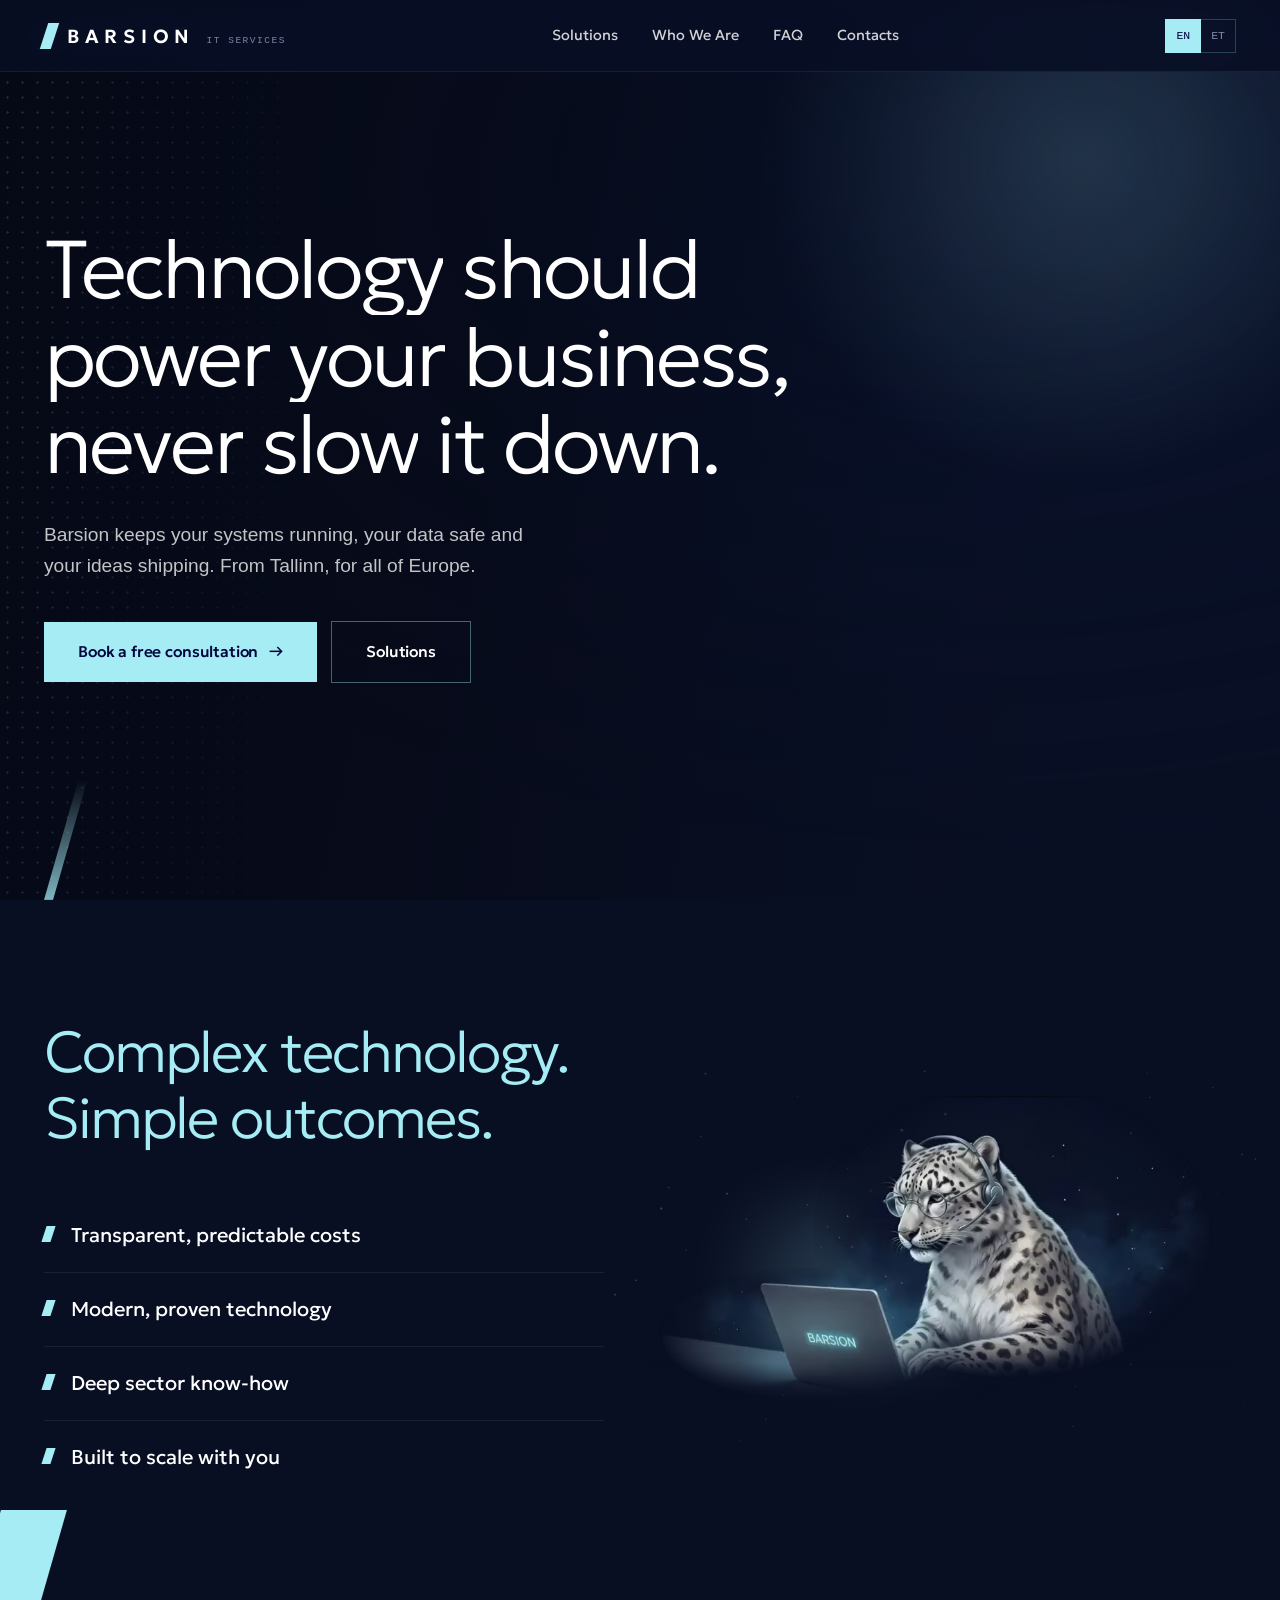
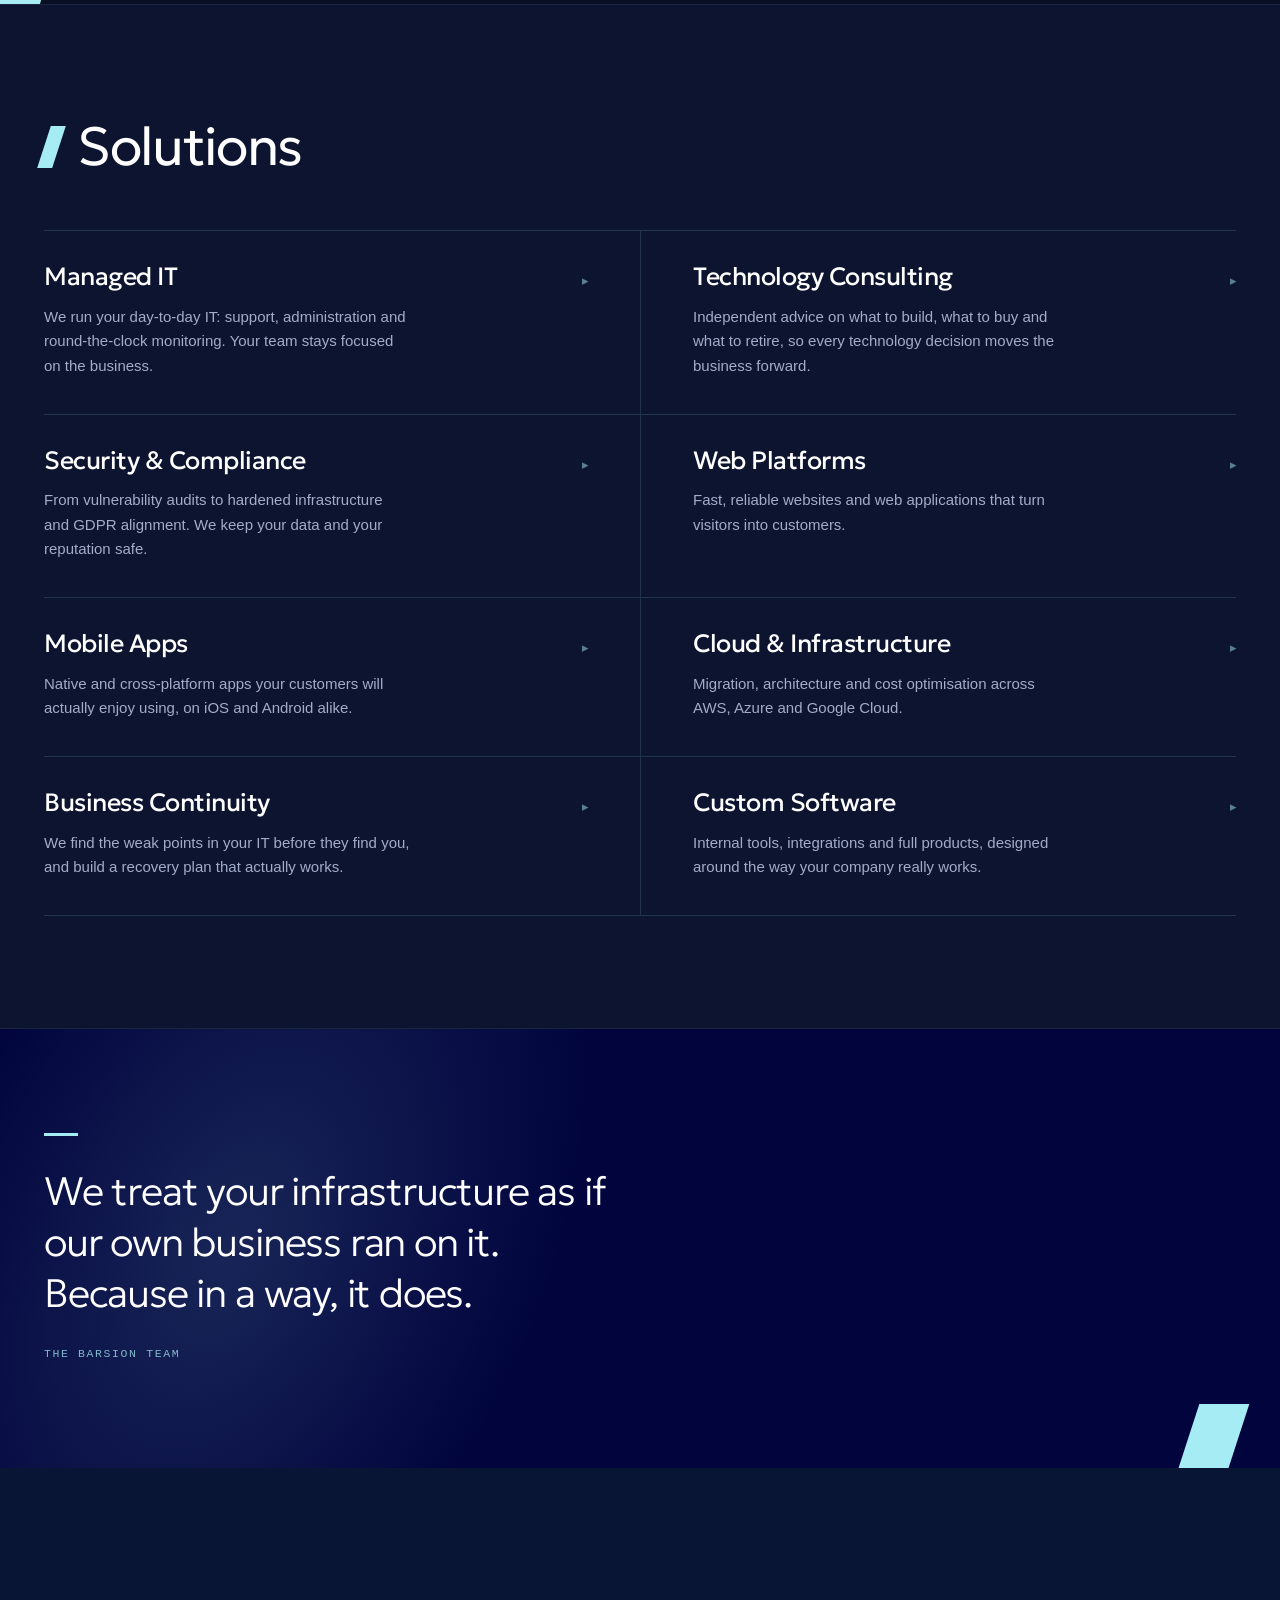
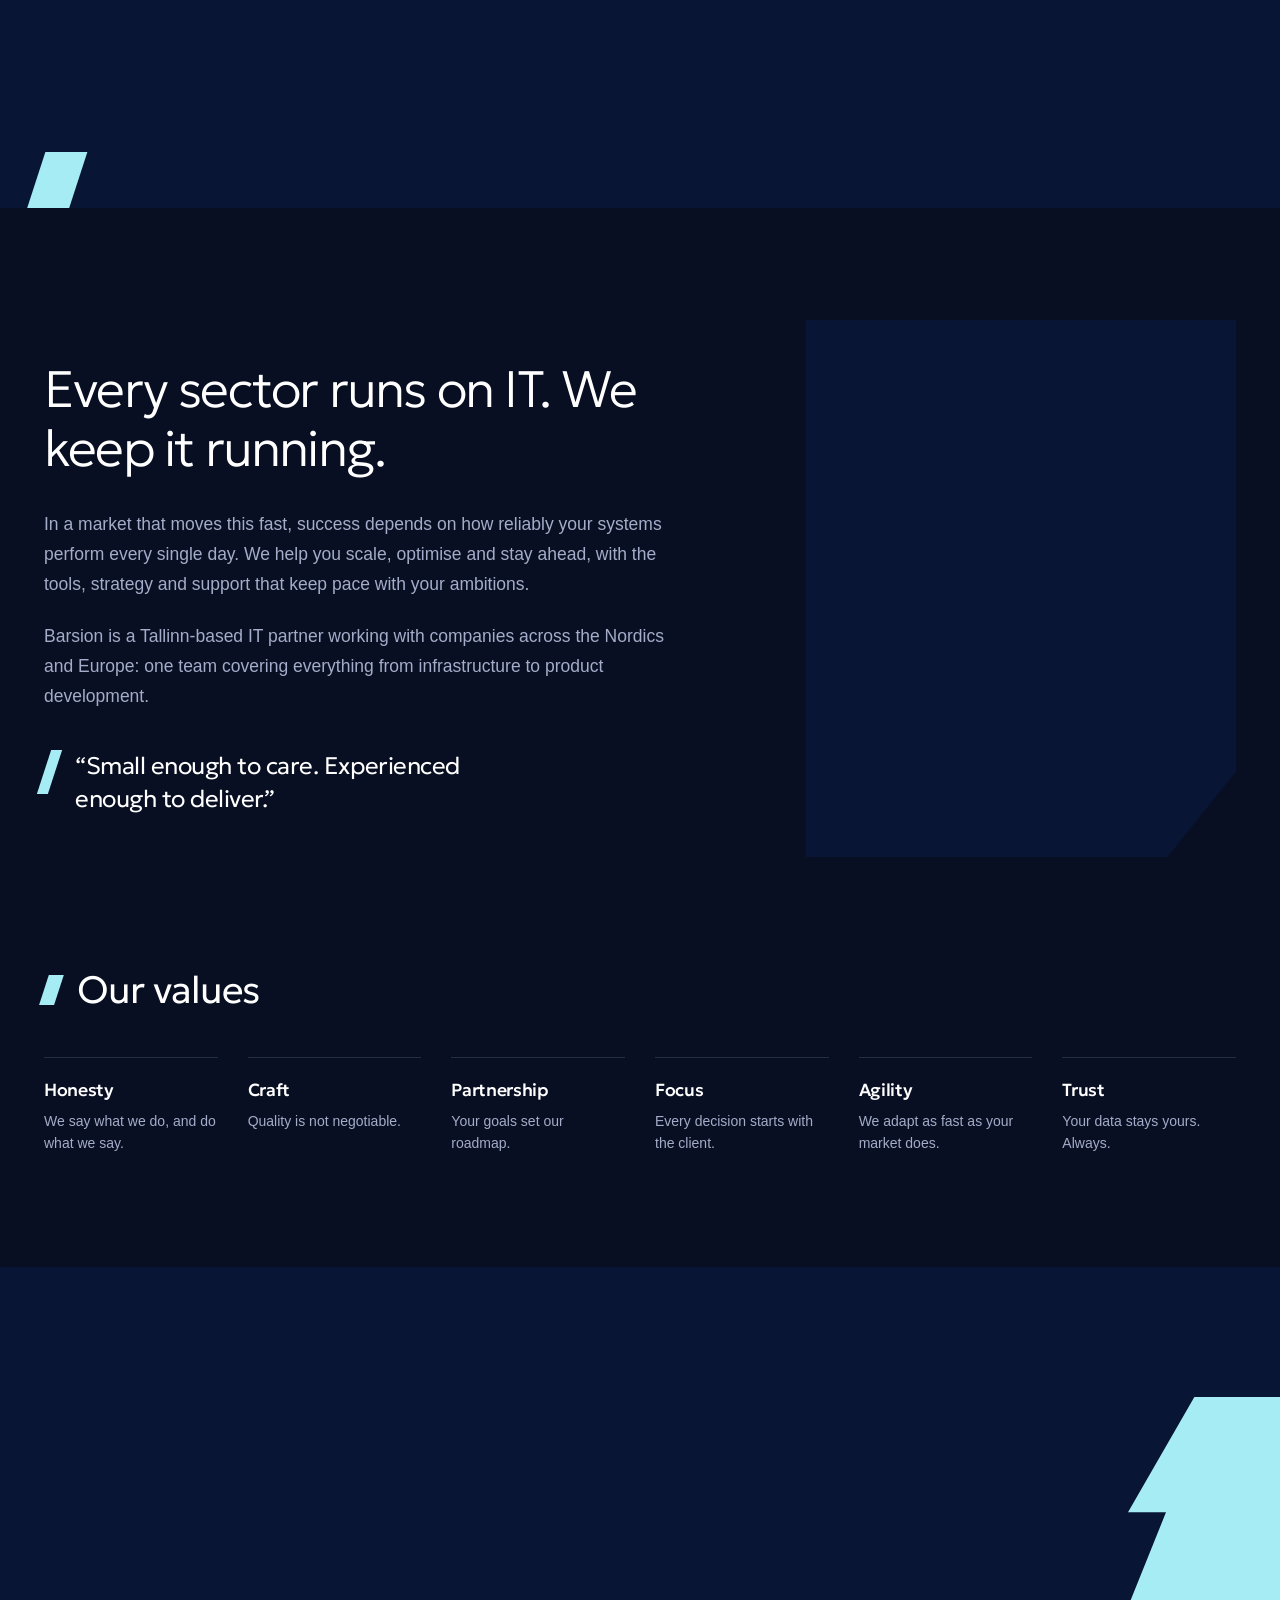
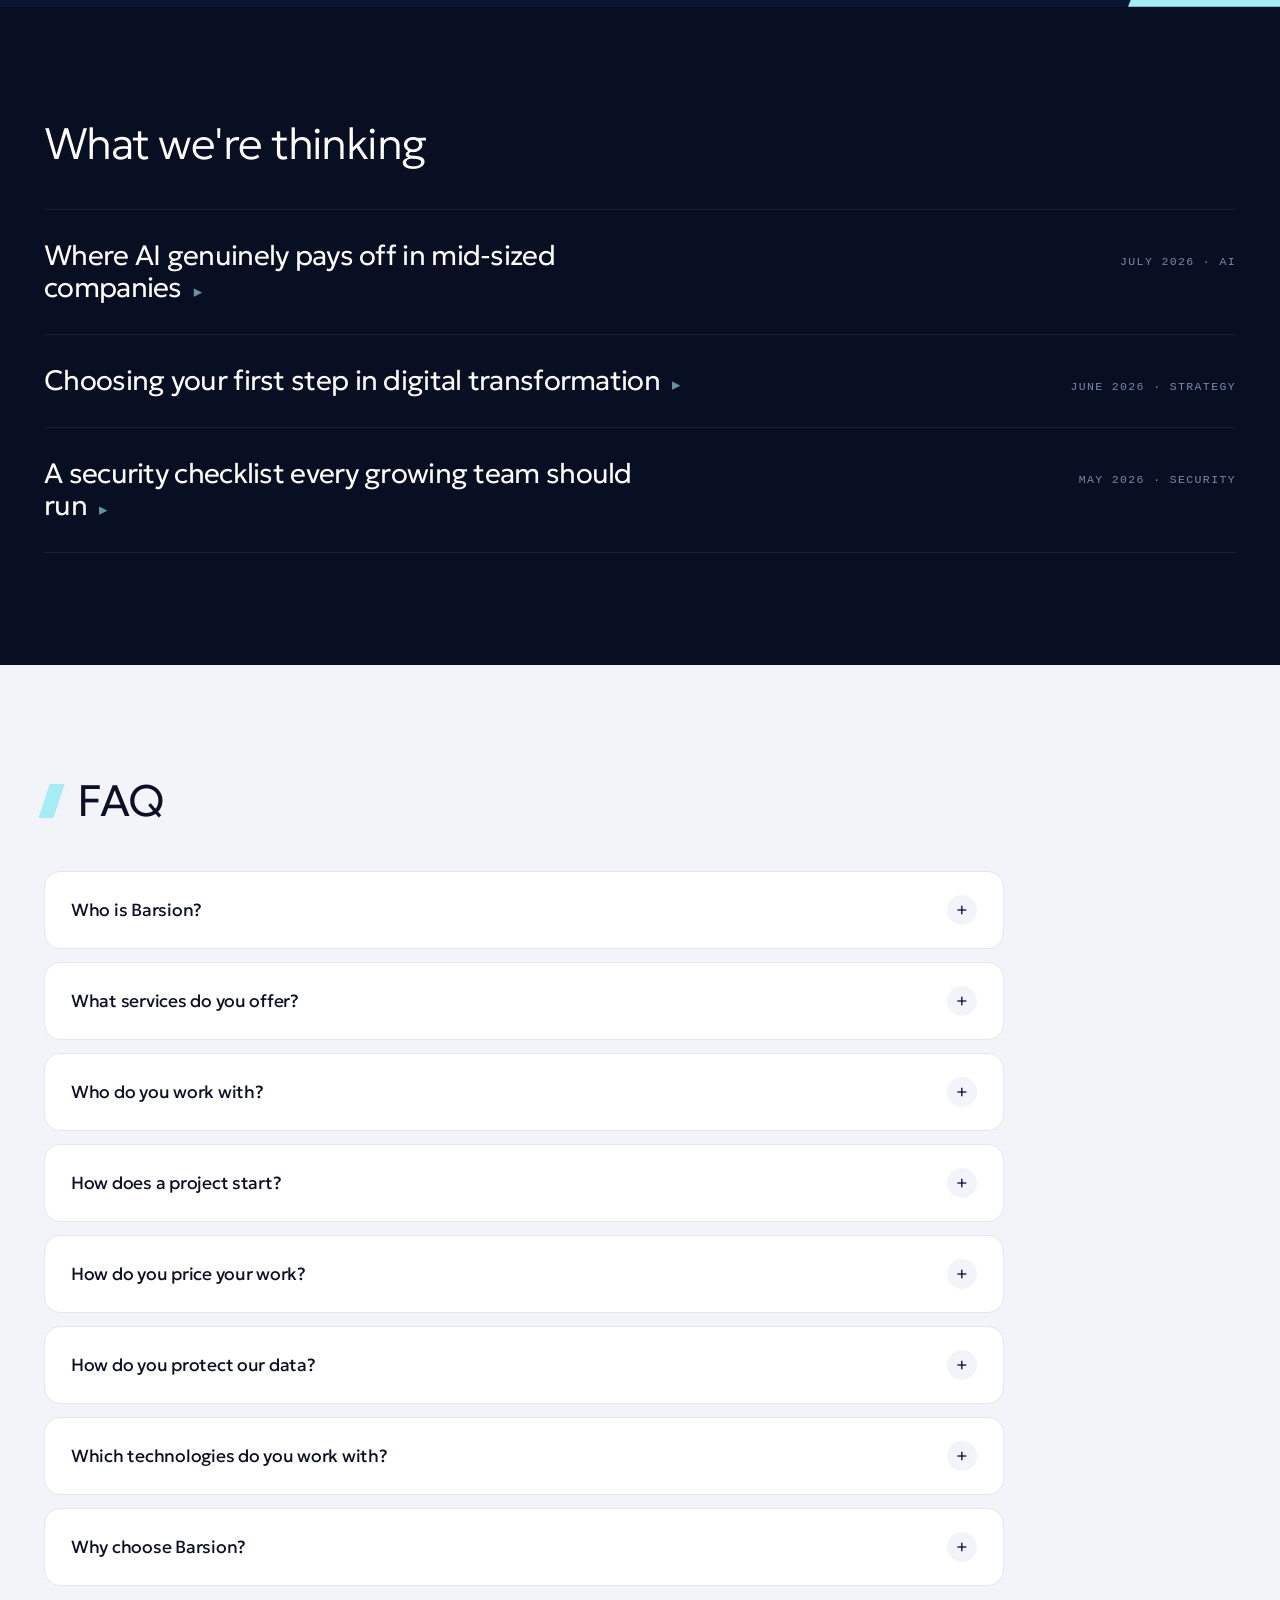
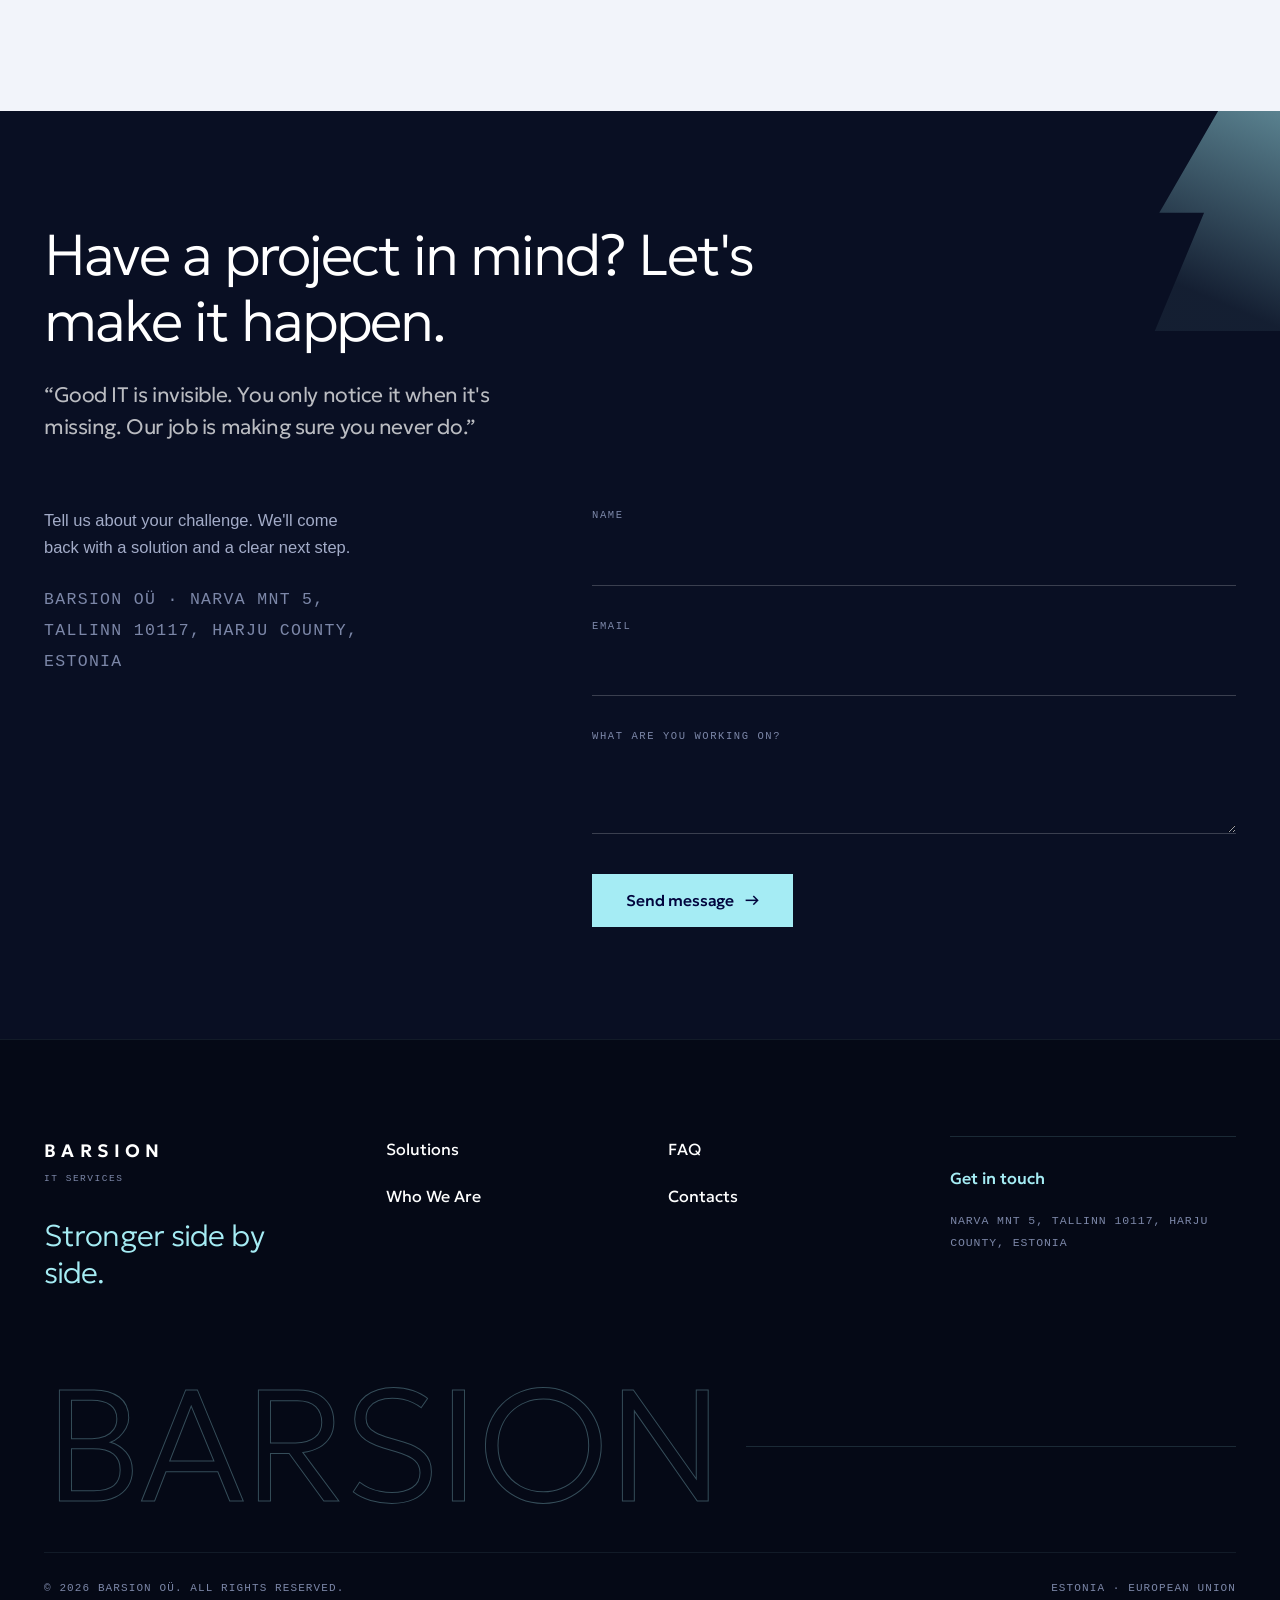
==== index.html @ d5028079 "Mascot becomes a looping clip, masked into the page" ====
<!DOCTYPE html>
<html lang="en">
<head>
<meta charset="UTF-8">
<meta name="viewport" content="width=device-width, initial-scale=1.0">
<title>Barsion | IT Solutions &amp; Services, Estonia</title>
<meta name="description" content="Barsion OÜ is a Tallinn-based IT company: managed IT, technology consulting, security, web & mobile development, cloud and custom software for businesses across Europe.">
<meta name="theme-color" content="#090F23">
<script>document.documentElement.classList.add('js')</script>
<link rel="icon" href="data:image/svg+xml,%3Csvg xmlns='http://www.w3.org/2000/svg' viewBox='0 0 64 64'%3E%3Crect width='64' height='64' fill='%23090F23'/%3E%3Cpath d='M20 12h16l-8 40H12z' fill='%23A5ECF4'/%3E%3C/svg%3E">
<link rel="preconnect" href="https://fonts.googleapis.com">
<link rel="preconnect" href="https://fonts.gstatic.com" crossorigin>
<link href="https://fonts.googleapis.com/css2?family=Geologica:wght@200;300;400;500;600;700&display=swap" rel="stylesheet">
<style>
  :root{
    --void:#050916;
    --bg:#090F23;
    --panel:#0D1430;
    --navy:#01043D;
    --cyan:#A5ECF4;
    --ink:#FFFFFF;
    --text:#A3ACC8;
    --dim:#7C87A8;
    --line:rgba(165,236,244,.14);
    --line-soft:rgba(165,236,244,.08);
    --lite:#F2F4FA;
    --lite-ink:#0B1026;
    --lite-text:#4C5570;
    --ease-out:cubic-bezier(0.23,1,0.32,1);
    --ease-in-out:cubic-bezier(0.77,0,0.175,1);
    --d-press:.16s;
    --d-hover:.24s;
    --d-ui:.28s;
    --d-enter:.8s;
    --fh:'Geologica',system-ui,sans-serif;
    --fb:-apple-system,BlinkMacSystemFont,'Segoe UI',Roboto,Helvetica,Arial,sans-serif;
    --fm:ui-monospace,'SF Mono',SFMono-Regular,Menlo,Consolas,monospace;
    --hh:72px;
  }
  *{margin:0;padding:0;box-sizing:border-box}
  html{scroll-behavior:smooth;background:var(--bg)}
  body{font-family:var(--fb);color:var(--text);background:var(--bg);line-height:1.65;font-size:16.5px;-webkit-font-smoothing:antialiased;overflow-x:hidden}
  img,svg{max-width:100%;display:block}
  a{color:inherit;text-decoration:none}
  ul{list-style:none}
  ::selection{background:var(--cyan);color:var(--navy)}
  :focus-visible{outline:2px solid var(--cyan);outline-offset:3px;border-radius:2px}
  .wrap{max-width:1260px;margin:0 auto;padding:0 34px}
  h1,h2,h3{font-family:var(--fh);color:var(--ink);line-height:1.14;font-weight:500;letter-spacing:-.02em}
  p{max-width:64ch}
  section{padding:112px 0;scroll-margin-top:var(--hh)}

  /* ── the cyan chip: DNA motif, now a light source ───────── */
  .chip{background:var(--cyan);transform:skewX(-18deg)}

  .shead{display:flex;align-items:center;gap:18px;font-family:var(--fh);font-weight:300;color:var(--ink);letter-spacing:-.025em;line-height:1.1}
  .shead::before{content:"";flex:none;width:15px;height:.78em;background:var(--cyan);transform:skewX(-18deg)}

  .btn{display:inline-flex;align-items:center;gap:11px;font-family:var(--fh);font-weight:500;font-size:15.5px;background:var(--cyan);color:var(--navy);padding:17px 34px;border:0;cursor:pointer;letter-spacing:-.01em;
    transition:background var(--d-hover) ease,color var(--d-hover) ease,transform var(--d-press) var(--ease-out)}
  .btn{transform:translateY(0)}
  .btn:hover{background:#C9F5FB}
  .btn:active{transform:translateY(0) scale(.985)}
  .btn .ar{transition:transform var(--d-hover) var(--ease-out)}
  .btn.line{background:transparent;color:var(--ink);border:1px solid rgba(165,236,244,.4)}
  .btn.line:hover{background:rgba(165,236,244,.1);border-color:var(--cyan)}

  /* ── header ─────────────────────────────────────────────── */
  header{position:fixed;top:0;left:0;right:0;z-index:60;height:var(--hh);
    background:rgba(9,15,35,.86);backdrop-filter:blur(20px) saturate(1.5);-webkit-backdrop-filter:blur(20px) saturate(1.5);
    border-bottom:1px solid var(--line-soft)}
  .nav{display:flex;align-items:center;justify-content:space-between;height:var(--hh)}
  .logo{line-height:1;display:flex;align-items:center;gap:12px}
  .logo .mk{width:11px;height:26px;background:var(--cyan);transform:skewX(-18deg);flex:none}
  .logo .b{font-family:var(--fh);font-weight:600;font-size:19px;letter-spacing:.3em;color:#fff}
  .logo .s{font-family:var(--fm);font-size:9.5px;letter-spacing:.16em;text-transform:uppercase;color:var(--dim);margin-left:7px;white-space:nowrap}
  .nav-links{display:flex;gap:34px;font-family:var(--fh);font-size:14.5px;font-weight:400;color:rgba(255,255,255,.82)}
  .nav-links a{position:relative;padding:8px 0;transition:color .25s ease}
  .nav-links a::after{content:"";position:absolute;left:0;right:0;bottom:0;height:1px;background:var(--cyan);transform:scaleX(0);transform-origin:0 50%;transition:transform var(--d-hover) var(--ease-out)}
  .nav-links a:hover{color:#fff}
  .nav-right{display:flex;align-items:center;gap:18px}
  .lang{display:flex;font-family:var(--fm);font-size:11.5px;letter-spacing:.08em}
  .lang button{border:1px solid rgba(165,236,244,.22);background:transparent;padding:7px 10px;cursor:pointer;font:inherit;color:var(--dim);transition:color .25s ease,background .25s ease,border-color .25s ease}
  .lang button+button{border-left:0}
  .lang button:hover{color:#fff}
  .lang button.active{background:var(--cyan);border-color:var(--cyan);color:var(--navy)}
  .burger{display:none;border:0;background:none;cursor:pointer;padding:8px}
  .burger span{display:block;width:22px;height:1.5px;background:#fff;margin:5px 0;transition:transform .3s var(--ease-out),opacity .2s ease}
  .burger[aria-expanded="true"] span:nth-child(1){transform:translateY(6.5px) rotate(45deg)}
  .burger[aria-expanded="true"] span:nth-child(2){opacity:0}
  .burger[aria-expanded="true"] span:nth-child(3){transform:translateY(-6.5px) rotate(-45deg)}
  .prog{position:absolute;left:0;bottom:-1px;height:2px;width:100%;background:var(--cyan);transform:scaleX(0);transform-origin:0 50%}
  @supports (animation-timeline:scroll()){
    .prog{animation:prog linear;animation-timeline:scroll(root)}
  }
  @keyframes prog{from{transform:scaleX(0)}to{transform:scaleX(1)}}

  /* ── duotone image treatment ────────────────────────────── */
  .duo{position:relative;isolation:isolate;overflow:hidden;background:#050A1E}
  .duo .im{position:absolute;inset:0;background-position:center;background-size:cover;background-repeat:no-repeat;filter:grayscale(1) contrast(1.04) brightness(.97);z-index:0}
  .duo .ld{position:absolute;inset:0;background:#0C1838;mix-blend-mode:lighten;z-index:1;pointer-events:none}
  .duo .ll{position:absolute;inset:0;background:#B4DFEB;mix-blend-mode:multiply;z-index:2;pointer-events:none}

  /* ── hero ───────────────────────────────────────────────── */
  .hero{position:relative;min-height:min(940px,100svh);display:flex;align-items:center;padding-top:var(--hh);overflow:hidden;background:var(--bg)}
  .hb{position:absolute;inset:0;z-index:1;opacity:.44;pointer-events:none;
    -webkit-mask-image:radial-gradient(118% 100% at 76% 20%,#000 6%,transparent 74%);
    mask-image:radial-gradient(118% 100% at 76% 20%,#000 6%,transparent 74%)}
  .hb .im{inset:-6% 0 0}
  .hero::before{content:"";position:absolute;inset:0;z-index:3;pointer-events:none;
    background:linear-gradient(102deg,rgba(5,8,20,.88) 0%,rgba(5,8,20,.62) 40%,rgba(5,8,20,.1) 68%,transparent 82%)}
  .hero .grid-l{position:absolute;left:0;top:0;bottom:0;width:290px;z-index:3;
    background-image:radial-gradient(rgba(165,236,244,.5) 1.1px,transparent 1.1px);background-size:15px 15px;
    -webkit-mask-image:linear-gradient(95deg,#000,transparent);mask-image:linear-gradient(95deg,#000,transparent);
    opacity:.3;pointer-events:none}
  .hero .aur{position:absolute;z-index:2;width:720px;height:720px;right:-160px;top:-200px;pointer-events:none;
    background:radial-gradient(circle,rgba(165,236,244,.17),transparent 64%);filter:blur(16px)}
  .hero .sweep{position:absolute;z-index:4;top:-25%;bottom:-25%;left:0;width:34vw;pointer-events:none;
    background:linear-gradient(90deg,transparent,rgba(165,236,244,.13),transparent);
    transform:translateX(-60vw) skewX(-16deg);animation:sweep 1.9s var(--ease-out) .25s both}
  @keyframes sweep{to{transform:translateX(125vw) skewX(-16deg)}}
  .hero .wrap{position:relative;z-index:5;width:100%;padding-top:34px;padding-bottom:96px}
  .hero h1{color:#fff;font-weight:200;font-size:clamp(34px,6.4vw,86px);line-height:1.05;letter-spacing:-.035em;max-width:16ch;margin-bottom:30px}
  .hero .sub{color:rgba(255,255,255,.76);font-size:clamp(16.5px,1.5vw,19.5px);max-width:47ch;margin-bottom:40px;line-height:1.6;
    opacity:0;transform:translateY(16px);animation:rise .7s var(--ease-out) .5s both}
  .hero .cta{opacity:0;transform:translateY(16px);animation:rise .7s var(--ease-out) .62s both;display:flex;flex-wrap:wrap;gap:14px;align-items:center}
  .hero .beam{position:absolute;z-index:4;left:max(34px,calc((100% - 1260px)/2 + 34px));bottom:0;width:9px;height:120px;
    background:linear-gradient(180deg,transparent,var(--cyan));transform-origin:50% 100%;
    animation:beamin 1s var(--ease-out) .75s both}
  @keyframes beamin{from{transform:skewX(-16deg) scaleY(0);opacity:0}to{transform:skewX(-16deg) scaleY(1);opacity:.75}}
  @keyframes rise{to{opacity:1;transform:none}}
  /* word-mask reveal: the one authored moment */
  .w{display:inline-block;overflow:hidden;vertical-align:bottom;padding-bottom:.02em}
  .wi{display:inline-block;transform:translateY(112%);opacity:0;transition:transform .85s var(--ease-out),opacity .55s var(--ease-out)}
  .lit .wi{transform:none;opacity:1}

  /* ── manifesto + mascot ─────────────────────────────────── */
  .mani{background:var(--bg);position:relative;overflow:hidden;padding:120px 0 110px}
  .mani .wrap{display:grid;grid-template-columns:1fr 1.05fr;gap:44px;align-items:center;position:relative;z-index:2}
  .mani h2{color:var(--cyan);font-size:clamp(31px,4.5vw,60px);font-weight:200;letter-spacing:-.035em;margin-bottom:48px;max-width:15ch}
  .m-list li{display:flex;align-items:baseline;gap:18px;font-family:var(--fh);font-weight:400;font-size:clamp(16.5px,1.6vw,20px);color:#fff;padding:20px 0;
    transition:opacity var(--d-enter) var(--ease-out),transform var(--d-enter) var(--ease-out)}
  .js .m-list li{opacity:0;transform:translateX(-14px)}
  .m-list li+li{border-top:1px solid var(--line-soft)}
  .on .m-list li{opacity:1;transform:none}
  .on .m-list li:nth-child(1){transition-delay:.04s}
  .on .m-list li:nth-child(2){transition-delay:.11s}
  .on .m-list li:nth-child(3){transition-delay:.18s}
  .on .m-list li:nth-child(4){transition-delay:.25s}
  .m-list .tick{flex:none;width:9px;height:16px;background:var(--cyan);transform:skewX(-18deg)}
  .mwrap{position:relative;justify-self:end;width:min(640px,100%)}
  /* the page's own night sky: the image boundary disappears because the
     content is continuous across it, not merely because it is masked */
  .sky{position:absolute;inset:-9% -7%;z-index:0;pointer-events:none;opacity:.6;
    background-image:url("data:image/svg+xml,%3Csvg xmlns='http://www.w3.org/2000/svg' viewBox='0 0 1000 700' preserveAspectRatio='none'%3E%3Ccircle cx='69.6%25' cy='94.5%25' r='1.1' fill='%23C6E0F0' opacity='0.65'/%3E%3Ccircle cx='4.3%25' cy='56.1%25' r='1.5' fill='%23C6E0F0' opacity='0.68'/%3E%3Ccircle cx='17.9%25' cy='33.3%25' r='1.5' fill='%23C6E0F0' opacity='0.63'/%3E%3Ccircle cx='81.0%25' cy='8.0%25' r='1.5' fill='%23C6E0F0' opacity='0.48'/%3E%3Ccircle cx='29.9%25' cy='36.2%25' r='1.0' fill='%23C6E0F0' opacity='0.57'/%3E%3Ccircle cx='28.4%25' cy='7.8%25' r='0.9' fill='%23C6E0F0' opacity='0.62'/%3E%3Ccircle cx='39.5%25' cy='41.9%25' r='1.3' fill='%23C6E0F0' opacity='0.73'/%3E%3Ccircle cx='70.6%25' cy='53.5%25' r='1.3' fill='%23C6E0F0' opacity='0.37'/%3E%3Ccircle cx='35.0%25' cy='69.6%25' r='1.0' fill='%23C6E0F0' opacity='0.5'/%3E%3Ccircle cx='26.3%25' cy='58.2%25' r='0.9' fill='%23C6E0F0' opacity='0.45'/%3E%3Ccircle cx='1.2%25' cy='59.9%25' r='1.8' fill='%23C6E0F0' opacity='0.73'/%3E%3Ccircle cx='8.1%25' cy='37.2%25' r='1.8' fill='%23C6E0F0' opacity='0.75'/%3E%3Ccircle cx='9.2%25' cy='31.7%25' r='1.3' fill='%23C6E0F0' opacity='0.56'/%3E%3Ccircle cx='94.8%25' cy='23.0%25' r='1.5' fill='%23C6E0F0' opacity='0.7'/%3E%3Ccircle cx='90.4%25' cy='5.4%25' r='1.5' fill='%23C6E0F0' opacity='0.79'/%3E%3Ccircle cx='79.5%25' cy='27.1%25' r='1.3' fill='%23C6E0F0' opacity='0.79'/%3E%3Ccircle cx='20.8%25' cy='40.0%25' r='1.3' fill='%23C6E0F0' opacity='0.47'/%3E%3Ccircle cx='95.1%25' cy='88.1%25' r='1.1' fill='%23C6E0F0' opacity='0.59'/%3E%3Ccircle cx='62.3%25' cy='92.2%25' r='1.3' fill='%23C6E0F0' opacity='0.39'/%3E%3Ccircle cx='14.7%25' cy='1.8%25' r='1.8' fill='%23C6E0F0' opacity='0.9'/%3E%3Ccircle cx='84.3%25' cy='38.9%25' r='1.5' fill='%23C6E0F0' opacity='0.41'/%3E%3Ccircle cx='11.8%25' cy='48.1%25' r='1.0' fill='%23C6E0F0' opacity='0.69'/%3E%3Ccircle cx='47.4%25' cy='1.2%25' r='1.3' fill='%23C6E0F0' opacity='0.69'/%3E%3Ccircle cx='65.3%25' cy='38.5%25' r='1.3' fill='%23C6E0F0' opacity='0.53'/%3E%3Ccircle cx='78.2%25' cy='78.2%25' r='1.1' fill='%23C6E0F0' opacity='0.5'/%3E%3Ccircle cx='23.7%25' cy='92.6%25' r='1.3' fill='%23C6E0F0' opacity='0.56'/%3E%3Ccircle cx='85.5%25' cy='30.5%25' r='0.9' fill='%23C6E0F0' opacity='0.64'/%3E%3Ccircle cx='10.3%25' cy='90.2%25' r='1.5' fill='%23C6E0F0' opacity='0.35'/%3E%3Ccircle cx='47.1%25' cy='29.4%25' r='0.9' fill='%23C6E0F0' opacity='0.43'/%3E%3Ccircle cx='35.6%25' cy='67.0%25' r='0.9' fill='%23C6E0F0' opacity='0.85'/%3E%3Ccircle cx='32.8%25' cy='73.2%25' r='1.0' fill='%23C6E0F0' opacity='0.88'/%3E%3Ccircle cx='80.6%25' cy='1.6%25' r='1.0' fill='%23C6E0F0' opacity='0.73'/%3E%3Ccircle cx='70.3%25' cy='51.8%25' r='1.5' fill='%23C6E0F0' opacity='0.73'/%3E%3Ccircle cx='59.1%25' cy='45.4%25' r='1.8' fill='%23C6E0F0' opacity='0.53'/%3E%3Ccircle cx='26.3%25' cy='86.2%25' r='1.8' fill='%23C6E0F0' opacity='0.43'/%3E%3Ccircle cx='71.9%25' cy='42.8%25' r='1.0' fill='%23C6E0F0' opacity='0.39'/%3E%3Ccircle cx='91.0%25' cy='33.1%25' r='0.9' fill='%23C6E0F0' opacity='0.37'/%3E%3Ccircle cx='39.4%25' cy='32.6%25' r='1.8' fill='%23C6E0F0' opacity='0.53'/%3E%3Ccircle cx='96.8%25' cy='24.2%25' r='1.3' fill='%23C6E0F0' opacity='0.83'/%3E%3Ccircle cx='19.9%25' cy='98.3%25' r='1.5' fill='%23C6E0F0' opacity='0.39'/%3E%3Ccircle cx='66.8%25' cy='49.2%25' r='1.5' fill='%23C6E0F0' opacity='0.46'/%3E%3Ccircle cx='14.0%25' cy='18.3%25' r='1.1' fill='%23C6E0F0' opacity='0.7'/%3E%3Ccircle cx='60.9%25' cy='41.0%25' r='1.1' fill='%23C6E0F0' opacity='0.55'/%3E%3Ccircle cx='93.7%25' cy='11.7%25' r='1.0' fill='%23C6E0F0' opacity='0.43'/%3E%3Ccircle cx='69.9%25' cy='84.0%25' r='1.0' fill='%23C6E0F0' opacity='0.61'/%3E%3Ccircle cx='19.8%25' cy='15.7%25' r='0.9' fill='%23C6E0F0' opacity='0.39'/%3E%3Ccircle cx='57.7%25' cy='41.1%25' r='2.4' fill='%23DCEEF8' opacity='0.5'/%3E%3Ccircle cx='44.0%25' cy='16.6%25' r='2.4' fill='%23DCEEF8' opacity='0.5'/%3E%3Ccircle cx='50.5%25' cy='12.4%25' r='2.4' fill='%23DCEEF8' opacity='0.5'/%3E%3Ccircle cx='36.6%25' cy='47.3%25' r='2.4' fill='%23DCEEF8' opacity='0.5'/%3E%3Ccircle cx='57.5%25' cy='68.5%25' r='2.4' fill='%23DCEEF8' opacity='0.5'/%3E%3C/svg%3E");
    background-size:100% 100%;background-repeat:no-repeat;
    -webkit-mask-image:radial-gradient(72% 72% at 50% 48%,#000 26%,transparent 100%);
    mask-image:radial-gradient(72% 72% at 50% 48%,#000 26%,transparent 100%)}
  .live .sky{animation:twinkle 7.5s var(--ease-in-out) infinite}
  @keyframes twinkle{50%{opacity:.3}}
  .mwrap::before{content:"";position:absolute;left:2%;bottom:14%;width:66%;height:54%;z-index:0;
    background:radial-gradient(circle,rgba(165,236,244,.26),transparent 66%);filter:blur(28px)}
  .mstage{position:relative;z-index:1;transform:translate3d(0,0,0);
    transition:transform .55s var(--ease-out)}
  /* Mask tuned to the video's framing (the poster is frame 0 of the same clip,
     so still and video share one mask). Layer 1 is the vignette, layer 2 is a
     narrow tall ellipse that pinches the desk's straight far edge out of the
     lower half, layer 3 dissolves the bottom. Verified against frames 20/90/150/215. */
  /* The leopard sits high-right and the laptop low-left, so no single ellipse
     hugs both without also keeping a bright slab of sky between them. The mask
     is therefore the UNION of one ellipse per subject, intersected with a bottom
     dissolve. Layers read bottom-up: laptop, then cat added to it, then the
     bottom fade intersected with that union. Verified frame-by-frame. */
  .mascot{display:block;width:100%;height:auto;
    mask-image:linear-gradient(180deg,#000 82%,rgba(0,0,0,.35) 91%,transparent 100%),radial-gradient(ellipse 34% 46% at 62% 42%,#000 55%,transparent 100%),radial-gradient(ellipse 25% 21% at 27% 74%,#000 44%,transparent 100%);
    mask-composite:intersect,add,add}
  /* -webkit-mask-image without a matching -webkit-mask-composite makes Chromium
     union every layer and the image's box comes straight back, so both prefixed
     properties ship together and only where the standard one is missing. */
  @supports not (mask-composite: intersect){
    .mascot{-webkit-mask-image:linear-gradient(180deg,#000 82%,rgba(0,0,0,.35) 91%,transparent 100%),radial-gradient(ellipse 34% 46% at 62% 42%,#000 55%,transparent 100%),radial-gradient(ellipse 25% 21% at 27% 74%,#000 44%,transparent 100%);-webkit-mask-composite:source-in,source-over}
  }
  video.mascot{position:absolute;inset:0;width:100%;height:100%;z-index:2;object-fit:cover;
    opacity:0;transition:opacity .7s var(--ease-out)}
  video.mascot.on{opacity:1}
  /* the clip carries its own life: stop doubling it with our own motion */
  .playing .mascot,.playing .mglow{animation:none}
  .live .mascot{animation:mfloat 9s var(--ease-in-out) infinite}
  @keyframes mfloat{50%{transform:translateY(-9px)}}
  .mfade{position:absolute;inset:0;z-index:3;pointer-events:none;
    background:linear-gradient(180deg,transparent 74%,rgba(9,15,35,.28) 90%,var(--bg) 100%)}
  .mglow{position:absolute;left:8%;top:56%;width:42%;height:32%;z-index:4;pointer-events:none;opacity:.85;
    background:radial-gradient(closest-side,rgba(165,236,244,.32),transparent 72%);filter:blur(14px)}
  .live .mglow{animation:mbreathe 5.2s var(--ease-in-out) infinite}
  @keyframes mbreathe{50%{opacity:.52;transform:scale(1.07)}}
  .mani .corner{position:absolute;left:-16px;bottom:-24px;width:66px;height:118px;background:var(--cyan);transform:skewX(-16deg);z-index:1}

  /* ── solutions: engineered cage ─────────────────────────── */
  .sol-sec{background:var(--panel);border-top:1px solid var(--line-soft);border-bottom:1px solid var(--line-soft)}
  .sol-sec .shead{font-size:clamp(30px,4.2vw,54px);margin-bottom:54px}
  .cage{position:relative;display:grid;grid-template-columns:1fr 1fr;border-top:1px solid var(--line)}
  .glow{--mx:50%;--my:50%;position:absolute;inset:0;z-index:0;pointer-events:none;opacity:0;transition:opacity var(--d-ui) ease;
    background:radial-gradient(430px circle at var(--mx) var(--my),rgba(165,236,244,.075),transparent 68%)}
  @media (hover:hover) and (pointer:fine){.cage:hover .glow{opacity:1}}
  .cell{position:relative;z-index:1;border-bottom:1px solid var(--line);padding:32px 0 36px}
  .cell:nth-of-type(odd){padding-right:52px}
  .cell:nth-of-type(even){padding-left:52px;border-left:1px solid var(--line)}
  .cell::after{content:"";position:absolute;left:0;right:0;bottom:-1px;height:1px;background:var(--cyan);
    transform:scaleX(0);transform-origin:0 50%;transition:transform var(--d-hover) var(--ease-out)}
  .cell h3{font-size:clamp(19px,2vw,25px);font-weight:400;display:flex;justify-content:space-between;align-items:baseline;gap:14px;margin-bottom:13px;color:#fff;transition:color .25s ease}
  .cell h3 .ar{color:var(--cyan);font-size:13px;flex:none;opacity:.5;transition:transform var(--d-hover) var(--ease-out),opacity var(--d-hover) ease}
  .cell p{font-size:15px;line-height:1.62;max-width:44ch}

  /* ── statement panels ───────────────────────────────────── */
  .stmt{background:var(--navy);position:relative;overflow:hidden}
  .stmt .wrap{padding:104px 34px;position:relative;z-index:2}
  .stmt::before{content:"";position:absolute;z-index:1;left:-8%;top:-60%;width:52%;height:220%;pointer-events:none;
    background:radial-gradient(closest-side,rgba(165,236,244,.14),transparent);transform:skewX(-16deg)}
  .stmt .qm{display:block;width:34px;height:3px;background:var(--cyan);margin-bottom:30px;
    transform-origin:0 50%;transition:transform var(--d-enter) var(--ease-out)}
  .js .stmt .qm{transform:scaleX(0)}
  .on .stmt .qm,.stmt.on .qm{transform:none}
  .stmt p{font-family:var(--fh);font-weight:200;font-size:clamp(23px,3.1vw,42px);line-height:1.28;letter-spacing:-.03em;max-width:22ch;color:#fff;
    transition:opacity var(--d-enter) var(--ease-out),filter var(--d-enter) var(--ease-out),transform var(--d-enter) var(--ease-out)}
  .js .stmt p{opacity:0;filter:blur(9px);transform:translateY(12px)}
  .stmt.on p{opacity:1;filter:blur(0);transform:none}
  .stmt .by{margin-top:26px;font-family:var(--fm);font-size:11.5px;letter-spacing:.14em;text-transform:uppercase;color:rgba(165,236,244,.75)}
  .stmt .chip{position:absolute;right:44px;bottom:-18px;width:50px;height:82px;z-index:2}

  /* ── photo bands ────────────────────────────────────────── */
  .band{height:340px;position:relative}
  .band .im{inset:-13% 0}
  .band .ap,.band .chip{z-index:4}
  @supports (animation-timeline:view()){
    .band .im{animation:bandpar linear both;animation-timeline:view();animation-range:cover}
  }
  @keyframes bandpar{from{transform:translateY(-3.2%)}to{transform:translateY(3.2%)}}
  .band .ap{position:absolute;right:0;bottom:0;width:190px;height:210px;background:var(--cyan);
    clip-path:polygon(55% 0,100% 0,100% 100%,20% 100%,40% 55%,20% 55%)}
  .band .chip{position:absolute;left:34px;bottom:-14px;width:42px;height:70px}

  /* ── who we are ─────────────────────────────────────────── */
  .who-grid{display:grid;grid-template-columns:1.12fr .88fr;gap:66px;align-items:center}
  .who-grid h2{font-size:clamp(29px,4vw,52px);font-weight:200;letter-spacing:-.035em;margin-bottom:32px;max-width:19ch}
  .who-grid p{font-size:17.5px;line-height:1.72}
  .who-ph{position:relative;justify-self:end;width:min(430px,100%);aspect-ratio:4/5;
    clip-path:polygon(0 0,100% 0,100% 84%,84% 100%,0 100%)}
  .who-ph .im{inset:0}
  .pull{margin-top:38px;display:flex;gap:20px;align-items:flex-start}
  .pull::before{content:"";flex:none;width:11px;height:44px;background:var(--cyan);transform:skewX(-18deg)}
  .pull span{font-family:var(--fh);font-weight:300;font-size:clamp(18px,2.1vw,24px);line-height:1.4;letter-spacing:-.02em;color:#fff;max-width:26ch}

  /* ── values ─────────────────────────────────────────────── */
  .values .shead{font-size:clamp(25px,3.1vw,38px);margin-bottom:46px}
  .val-grid{display:grid;grid-template-columns:repeat(6,1fr);gap:30px}
  .val{position:relative;padding-top:24px}
  .val::before{content:"";position:absolute;left:0;right:0;top:0;height:1px;background:var(--line);
    transform-origin:0 50%;transition:transform var(--d-enter) var(--ease-out)}
  .js .val::before{transform:scaleX(0)}
  .val.on::before{transform:none}
  .val h3{font-size:17.5px;font-weight:500;margin-bottom:9px;color:#fff}
  .val p{font-size:14px;line-height:1.6;color:var(--text)}
  .val-grid .val:nth-child(2)::before{transition-delay:.07s}
  .val-grid .val:nth-child(3)::before{transition-delay:.14s}
  .val-grid .val:nth-child(4)::before{transition-delay:.21s}
  .val-grid .val:nth-child(5)::before{transition-delay:.28s}
  .val-grid .val:nth-child(6)::before{transition-delay:.35s}

  /* ── thinking: editorial rows ───────────────────────────── */
  .think h2{font-size:clamp(27px,3.5vw,44px);font-weight:200;letter-spacing:-.035em;margin-bottom:40px;max-width:18ch}
  .row{position:relative;display:flex;justify-content:space-between;align-items:baseline;gap:30px;
    border-top:1px solid var(--line-soft);padding:30px 0;transition:transform var(--d-ui) var(--ease-out)}
  .row:last-child{border-bottom:1px solid var(--line-soft)}
  .row::after{content:"";position:absolute;left:0;right:0;top:-1px;height:1px;background:var(--cyan);
    transform:scaleX(0);transform-origin:0 50%;transition:transform var(--d-hover) var(--ease-out)}
  @media (hover:hover) and (pointer:fine){
    .row:hover{transform:translateX(10px)}
    .row:hover::after{transform:scaleX(1)}
  }
  .row h3{font-size:clamp(18px,2.2vw,28px);font-weight:300;letter-spacing:-.025em;max-width:34ch;color:#fff}
  .row h3 .ar{color:var(--cyan);margin-left:12px;font-size:.6em;opacity:.6}
  .row .meta{font-family:var(--fm);font-size:11.5px;letter-spacing:.12em;text-transform:uppercase;color:var(--dim);flex:none}

  /* ── faq: the light inversion ───────────────────────────── */
  .faq{background:var(--lite);color:var(--lite-text)}
  .faq .shead{color:var(--lite-ink);font-size:clamp(27px,3.5vw,44px);margin-bottom:46px}
  .faq-list{max-width:960px}
  details{background:#fff;border:1px solid #E2E6F0;border-radius:16px;margin-bottom:13px;overflow:hidden;
    transition:border-color .3s ease,box-shadow .35s var(--ease-out)}
  details:hover{border-color:#C9D2E4}
  details[open]{border-color:transparent;box-shadow:0 20px 48px -22px rgba(6,11,32,.42)}
  summary{cursor:pointer;list-style:none;display:flex;justify-content:space-between;align-items:center;gap:22px;
    padding:23px 26px;font-family:var(--fh);font-weight:400;font-size:17.5px;color:var(--lite-ink);letter-spacing:-.015em}
  summary::-webkit-details-marker{display:none}
  summary .plus{flex:none;width:30px;height:30px;border-radius:50%;background:var(--lite);display:grid;place-items:center;
    color:var(--navy);font-size:18px;font-weight:300;line-height:1;transition:transform .4s var(--ease-out),background .3s ease}
  details[open] .plus{transform:rotate(135deg);background:var(--cyan)}
  .faq-body{display:grid;grid-template-rows:1fr;transition:grid-template-rows .35s var(--ease-out)}
  @starting-style{details[open] .faq-body{grid-template-rows:0fr}}
  .faq-a{overflow:hidden;min-height:0;padding:0 26px 25px;max-width:70ch;font-size:15.5px;line-height:1.68;color:var(--lite-text)}

  /* ── contact ────────────────────────────────────────────── */
  .contact{position:relative;overflow:hidden;background:var(--bg)}
  .contact .ap{position:absolute;right:-54px;top:-26px;width:224px;height:246px;
    background:linear-gradient(203deg,rgba(165,236,244,.62),rgba(165,236,244,.07) 78%);
    clip-path:polygon(55% 0,100% 0,100% 100%,20% 100%,42% 52%,22% 52%)}
  .contact h2{font-size:clamp(30px,4.5vw,58px);font-weight:200;letter-spacing:-.035em;max-width:19ch;margin-bottom:26px;position:relative}
  .ct-lead{font-family:var(--fh);font-weight:300;font-size:clamp(17px,1.8vw,21px);line-height:1.5;letter-spacing:-.02em;
    color:rgba(255,255,255,.72);max-width:34ch;margin-bottom:64px;position:relative}
  .ct-grid{display:grid;grid-template-columns:.85fr 1.15fr;gap:72px;align-items:start}
  .ct-left p{font-size:16.5px;max-width:34ch}
  .ct-addr{margin-top:22px;font-family:var(--fm);font-size:11.5px;line-height:1.9;letter-spacing:.08em;color:var(--dim);text-transform:uppercase}
  .form label{display:block;font-family:var(--fm);font-size:10.5px;font-weight:400;letter-spacing:.15em;text-transform:uppercase;color:var(--dim);margin-bottom:9px}
  .form input,.form textarea{width:100%;border:0;border-bottom:1px solid rgba(255,255,255,.2);padding:11px 2px 13px;
    font:inherit;font-size:16.5px;color:#fff;margin-bottom:32px;background:transparent;
    transition:border-color .3s ease,box-shadow .3s var(--ease-out)}
  .form input:focus,.form textarea:focus{outline:none;border-color:var(--cyan);box-shadow:0 1px 0 0 var(--cyan)}
  .form textarea{resize:vertical;min-height:76px}
  .sent{display:none;padding:32px 0}
  .sent.show{display:block;animation:rise2 .6s var(--ease-out) both}
  @keyframes rise2{from{opacity:0;transform:translateY(18px)}to{opacity:1;transform:none}}
  .sent-check{width:58px;height:58px;margin-bottom:18px}
  .sent-check circle{stroke:var(--cyan);stroke-width:2;fill:none;stroke-dasharray:158;stroke-dashoffset:158;animation:dash .55s var(--ease-out) .15s forwards}
  .sent-check path{stroke:#fff;stroke-width:3.5;fill:none;stroke-linecap:round;stroke-linejoin:round;stroke-dasharray:40;stroke-dashoffset:40;animation:dash .35s var(--ease-out) .6s forwards}
  @keyframes dash{to{stroke-dashoffset:0}}
  .sent h3{font-size:25px;font-weight:400;margin-bottom:11px}

  /* ── footer ─────────────────────────────────────────────── */
  footer{background:var(--void);color:var(--text);padding:96px 0 0;font-size:15.5px;border-top:1px solid var(--line-soft)}
  .ft-grid{display:grid;grid-template-columns:1.25fr 1fr 1fr 1.2fr;gap:44px;padding-bottom:78px}
  .ft-logo .b{font-family:var(--fh);font-weight:600;font-size:18px;letter-spacing:.3em;color:#fff}
  .ft-logo .s{font-family:var(--fm);font-size:9.5px;letter-spacing:.16em;text-transform:uppercase;color:var(--dim);margin-top:5px}
  .ft-tag{font-family:var(--fh);font-weight:200;font-size:clamp(22px,2.4vw,30px);line-height:1.24;letter-spacing:-.03em;color:var(--cyan);margin-top:30px;max-width:12ch}
  .ft-col a{display:block;font-family:var(--fh);font-size:16px;font-weight:400;color:#fff;margin-bottom:20px;width:fit-content;position:relative;transition:color .25s ease}
  .ft-col a::after{content:"";position:absolute;left:0;right:0;bottom:-3px;height:1px;background:var(--cyan);transform:scaleX(0);transform-origin:0 50%;transition:transform var(--d-hover) var(--ease-out)}
  .ft-touch{border-top:1px solid var(--line);padding-top:28px}
  .ft-touch .gt{font-family:var(--fh);font-weight:500;font-size:16px;color:var(--cyan);display:inline-block;margin-bottom:18px}
  .ft-touch p{font-family:var(--fm);font-size:11.5px;line-height:1.95;letter-spacing:.08em;text-transform:uppercase;color:var(--dim)}
  .ft-mark{display:flex;align-items:center;gap:clamp(10px,2vw,26px);padding:6px 0 34px;overflow:hidden}
  .ft-mark span{font-family:var(--fh);font-weight:200;font-size:clamp(38px,12.4vw,168px);line-height:.9;letter-spacing:-.02em;
    color:transparent;-webkit-text-stroke:1px rgba(165,236,244,.3);white-space:nowrap}
  .ft-mark i{flex:1;height:1px;background:var(--line);min-width:20px}
  .ft-bottom{border-top:1px solid var(--line-soft);padding:26px 0;display:flex;justify-content:space-between;gap:16px;flex-wrap:wrap;
    font-family:var(--fm);font-size:11px;letter-spacing:.1em;text-transform:uppercase;color:var(--dim)}

  /* ── hover motion: gated so a tap never leaves a stuck state ── */
  @media (hover:hover) and (pointer:fine){
    .btn:hover{transform:translateY(-2px)}
    .btn:hover .ar{transform:translateX(4px)}
    .nav-links a:hover::after{transform:scaleX(1)}
    .cell:hover::after{transform:scaleX(1)}
    .cell:hover h3 .ar{transform:translateX(6px);opacity:1}
    .ft-col a:hover::after{transform:scaleX(1)}
  }

  /* ── entrance families ──────────────────────────────────── */
  .rise{transition:opacity var(--d-enter) var(--ease-out),transform var(--d-enter) var(--ease-out)}
  .js .rise{opacity:0;transform:translateY(20px)}
  .rise.on{opacity:1;transform:none}
  .cell.rise:nth-of-type(2){transition-delay:.07s}
  .cell.rise:nth-of-type(4){transition-delay:.07s}
  .cell.rise:nth-of-type(6){transition-delay:.07s}
  .cell.rise:nth-of-type(8){transition-delay:.07s}

  @media(max-width:1020px){
    .mani .wrap{grid-template-columns:1fr;gap:52px}
    .mwrap{justify-self:center}
    .who-grid,.ct-grid{grid-template-columns:1fr;gap:48px}
    .who-ph{justify-self:start}
    .val-grid{grid-template-columns:repeat(3,1fr)}
    .ft-grid{grid-template-columns:1fr 1fr}
  }
  @media(max-width:760px){
    :root{--hh:64px}
    section{padding:78px 0}
    .wrap{padding:0 22px}
    .nav-links{display:flex;position:fixed;top:var(--hh);left:0;right:0;background:#070C1D;
      flex-direction:column;padding:26px 22px 34px;gap:22px;
      border-bottom:1px solid var(--line);box-shadow:0 28px 64px -22px rgba(0,0,0,.75);font-size:17px;
      opacity:0;transform:translateY(-10px);pointer-events:none;visibility:hidden;
      transition:opacity var(--d-ui) var(--ease-out),transform var(--d-ui) var(--ease-out),visibility 0s linear var(--d-ui)}
    .nav-links.open{opacity:1;transform:none;pointer-events:auto;visibility:visible;
      transition:opacity var(--d-ui) var(--ease-out),transform var(--d-ui) var(--ease-out),visibility 0s}
    .burger{display:block}
    .logo .b{font-size:17px;letter-spacing:.26em}
    .cage{grid-template-columns:1fr}
    .cell,.cell:nth-of-type(odd),.cell:nth-of-type(even){padding:26px 0 28px;border-left:0}
    .mani .corner{left:-20px;bottom:auto;top:-30px;width:52px;height:92px}
    .val-grid{grid-template-columns:1fr 1fr;gap:24px}
    .ft-grid{grid-template-columns:1fr;gap:38px}
    .mani{padding:86px 0 78px}
    .hero{min-height:auto;padding-bottom:0}
    .hero .wrap{padding-top:64px;padding-bottom:80px}
    .hero .grid-l{width:150px}
    .hero::before{background:linear-gradient(176deg,rgba(5,8,20,.7),rgba(5,8,20,.88) 44%,rgba(5,8,20,.95))}
    .hero .beam,.mani .corner{display:none}
    .logo .s{display:none}
    .band{height:220px}
    .band .ap{width:130px;height:150px}
    .contact .ap{width:142px;height:158px;right:-40px;top:-48px}
    .stmt .wrap{padding:76px 22px}
    .row{padding:22px 0;flex-direction:column;align-items:flex-start;gap:9px}
    .row .meta{order:-1}
    .stmt .chip{right:22px;width:38px;height:64px}
    .pull{gap:15px}
    .ft-mark{padding-bottom:26px}
  }
  @media(prefers-reduced-motion:reduce){
    html{scroll-behavior:auto}
    *{animation:none!important;transition-property:color,background-color,border-color,opacity,box-shadow,outline-color!important;transition-duration:.2s!important}
    .rise,.m-list li,.wi,.hero .sub,.hero .cta{opacity:1!important;transform:none!important;filter:none!important}
    .stmt p{opacity:1!important;filter:none!important;transform:none!important}
    .prog,.val::before,.stmt .qm,.cell::after,.row::after,.hero .beam{transform:none!important}
    .hero .beam{opacity:.75!important}
    .sent-check circle,.sent-check path{stroke-dashoffset:0!important}
    .mstage{transform:none!important}
    video.mascot{display:none!important}
    .prog{opacity:0}
    .faq-body{transition:none!important}
  }
</style>
</head>
<body>

<!-- header -->
<header>
  <div class="wrap nav">
    <a class="logo" href="#top">
      <span class="mk" aria-hidden="true"></span>
      <span>
        <span class="b">BARSION</span>
        <span class="s" data-i18n="logo_s">IT services</span>
      </span>
    </a>
    <nav class="nav-links" id="navLinks">
      <a href="#solutions" data-i18n="nav_solutions">Solutions</a>
      <a href="#who" data-i18n="nav_about">Who We Are</a>
      <a href="#faq" data-i18n="nav_faq">FAQ</a>
      <a href="#contact" data-i18n="nav_contact">Contacts</a>
    </nav>
    <div class="nav-right">
      <div class="lang" role="group" aria-label="Language">
        <button id="btnEN" class="active" onclick="setLang('en')">EN</button>
        <button id="btnET" onclick="setLang('et')">ET</button>
      </div>
      <button class="burger" id="burger" aria-label="Menu" aria-expanded="false" aria-controls="navLinks"><span></span><span></span><span></span></button>
    </div>
  </div>
  <div class="prog" aria-hidden="true"></div>
</header>

<!-- hero -->
<div class="hero" id="top">
  <span class="hb duo" aria-hidden="true">
    <span class="im" style="background-image:url('https://images.unsplash.com/photo-1522071820081-009f0129c71c?auto=format&fit=crop&w=2000&q=80')"></span>
    <span class="ld"></span><span class="ll"></span>
  </span>
  <span class="aur" aria-hidden="true"></span>
  <span class="grid-l" aria-hidden="true"></span>
  <span class="sweep" aria-hidden="true"></span>
  <span class="beam" aria-hidden="true"></span>
  <div class="wrap">
    <h1 id="heroH1" data-i18n="hero_h1">Technology should power your business, never slow it down.</h1>
    <p class="sub" data-i18n="hero_sub">Barsion keeps your systems running, your data safe and your ideas shipping. From Tallinn, for all of Europe.</p>
    <div class="cta">
      <a href="#contact" class="btn"><span data-i18n="hero_cta">Book a free consultation</span><span class="ar" aria-hidden="true">&#8594;</span></a>
      <a href="#solutions" class="btn line" data-i18n="nav_solutions">Solutions</a>
    </div>
  </div>
</div>

<!-- manifesto -->
<div class="mani">
  <div class="wrap rise">
    <div>
      <h2 data-i18n="dark_h">Complex technology. Simple outcomes.</h2>
      <ul class="m-list">
        <li><span class="tick" aria-hidden="true"></span><span data-i18n="ben1">Transparent, predictable costs</span></li>
        <li><span class="tick" aria-hidden="true"></span><span data-i18n="ben2">Modern, proven technology</span></li>
        <li><span class="tick" aria-hidden="true"></span><span data-i18n="ben3">Deep sector know-how</span></li>
        <li><span class="tick" aria-hidden="true"></span><span data-i18n="ben4">Built to scale with you</span></li>
      </ul>
    </div>
    <div class="mwrap">
      <span class="sky" aria-hidden="true"></span>
      <div class="mstage">
        <img class="mascot" src="mascot.jpg" width="848" height="464" alt="Barsion snow leopard mascot working at a laptop" loading="lazy">
        <span class="mfade" aria-hidden="true"></span>
        <span class="mglow" aria-hidden="true"></span>
      </div>
    </div>
  </div>
  <div class="corner" aria-hidden="true"></div>
</div>

<!-- solutions -->
<section id="solutions" class="sol-sec">
  <div class="wrap">
    <h2 class="shead rise"><span data-i18n="sol_label">Solutions</span></h2>
    <div class="cage" id="cage">
      <span class="glow" aria-hidden="true"></span>
      <div class="cell rise"><h3><span data-i18n="s1_h">Managed IT</span><span class="ar" aria-hidden="true">&#9656;</span></h3><p data-i18n="s1_p">We run your day-to-day IT: support, administration and round-the-clock monitoring. Your team stays focused on the business.</p></div>
      <div class="cell rise"><h3><span data-i18n="s2_h">Technology Consulting</span><span class="ar" aria-hidden="true">&#9656;</span></h3><p data-i18n="s2_p">Independent advice on what to build, what to buy and what to retire, so every technology decision moves the business forward.</p></div>
      <div class="cell rise"><h3><span data-i18n="s3_h">Security &amp; Compliance</span><span class="ar" aria-hidden="true">&#9656;</span></h3><p data-i18n="s3_p">From vulnerability audits to hardened infrastructure and GDPR alignment. We keep your data and your reputation safe.</p></div>
      <div class="cell rise"><h3><span data-i18n="s4_h">Web Platforms</span><span class="ar" aria-hidden="true">&#9656;</span></h3><p data-i18n="s4_p">Fast, reliable websites and web applications that turn visitors into customers.</p></div>
      <div class="cell rise"><h3><span data-i18n="s5_h">Mobile Apps</span><span class="ar" aria-hidden="true">&#9656;</span></h3><p data-i18n="s5_p">Native and cross-platform apps your customers will actually enjoy using, on iOS and Android alike.</p></div>
      <div class="cell rise"><h3><span data-i18n="s6_h">Cloud &amp; Infrastructure</span><span class="ar" aria-hidden="true">&#9656;</span></h3><p data-i18n="s6_p">Migration, architecture and cost optimisation across AWS, Azure and Google Cloud.</p></div>
      <div class="cell rise"><h3><span data-i18n="s7_h">Business Continuity</span><span class="ar" aria-hidden="true">&#9656;</span></h3><p data-i18n="s7_p">We find the weak points in your IT before they find you, and build a recovery plan that actually works.</p></div>
      <div class="cell rise"><h3><span data-i18n="s8_h">Custom Software</span><span class="ar" aria-hidden="true">&#9656;</span></h3><p data-i18n="s8_p">Internal tools, integrations and full products, designed around the way your company really works.</p></div>
    </div>
  </div>
</section>

<!-- statement -->
<div class="stmt" data-anim="stmt">
  <div class="wrap">
    <span class="qm" aria-hidden="true"></span>
    <p data-i18n="quote1">We treat your infrastructure as if our own business ran on it. Because in a way, it does.</p>
    <div class="by" data-i18n="quote1_by">The Barsion team</div>
  </div>
  <div class="chip" aria-hidden="true"></div>
</div>

<!-- band 1 -->
<div class="band duo">
  <span class="im" style="background-image:url('https://images.unsplash.com/photo-1558494949-ef010cbdcc31?auto=format&fit=crop&w=2000&q=80')"></span>
  <span class="ld" aria-hidden="true"></span><span class="ll" aria-hidden="true"></span>
  <div class="chip" aria-hidden="true"></div>
</div>

<!-- who we are -->
<section id="who">
  <div class="wrap">
    <div class="who-grid">
      <div class="rise">
        <h2 data-i18n="ind_h">Every sector runs on IT. We keep it running.</h2>
        <p data-i18n="ind_p">In a market that moves this fast, success depends on how reliably your systems perform every single day. We help you scale, optimise and stay ahead, with the tools, strategy and support that keep pace with your ambitions.</p>
        <p style="margin-top:22px" data-i18n="who_p">Barsion is a Tallinn-based IT partner working with companies across the Nordics and Europe: one team covering everything from infrastructure to product development.</p>
        <div class="pull"><span data-i18n="quote2">“Small enough to care. Experienced enough to deliver.”</span></div>
      </div>
      <div class="who-ph duo rise">
        <span class="im" style="background-image:url('https://images.unsplash.com/photo-1521737604893-d14cc237f11d?auto=format&fit=crop&w=1200&q=80')"></span>
        <span class="ld" aria-hidden="true"></span><span class="ll" aria-hidden="true"></span>
      </div>
    </div>
  </div>
</section>

<!-- values -->
<section class="values" style="padding-top:0">
  <div class="wrap">
    <h2 class="shead rise"><span data-i18n="val_label">Our values</span></h2>
    <div class="val-grid">
      <div class="val"><h3 data-i18n="v1_h">Honesty</h3><p data-i18n="v1_p">We say what we do, and do what we say.</p></div>
      <div class="val"><h3 data-i18n="v2_h">Craft</h3><p data-i18n="v2_p">Quality is not negotiable.</p></div>
      <div class="val"><h3 data-i18n="v3_h">Partnership</h3><p data-i18n="v3_p">Your goals set our roadmap.</p></div>
      <div class="val"><h3 data-i18n="v4_h">Focus</h3><p data-i18n="v4_p">Every decision starts with the client.</p></div>
      <div class="val"><h3 data-i18n="v5_h">Agility</h3><p data-i18n="v5_p">We adapt as fast as your market does.</p></div>
      <div class="val"><h3 data-i18n="v6_h">Trust</h3><p data-i18n="v6_p">Your data stays yours. Always.</p></div>
    </div>
  </div>
</section>

<!-- band 2 -->
<div class="band duo">
  <span class="im" style="background-image:url('https://images.unsplash.com/photo-1573164713988-8665fc963095?auto=format&fit=crop&w=2000&q=80')"></span>
  <span class="ld" aria-hidden="true"></span><span class="ll" aria-hidden="true"></span>
  <div class="ap" aria-hidden="true"></div>
</div>

<!-- what we're thinking -->
<section class="think">
  <div class="wrap">
    <h2 class="rise" data-i18n="think_h">What we're thinking</h2>
    <div>
      <div class="row rise"><h3><span data-i18n="i1_h">Where AI genuinely pays off in mid-sized companies</span><span class="ar" aria-hidden="true">&#9656;</span></h3><div class="meta" data-i18n="i1_meta">July 2026 · AI</div></div>
      <div class="row rise"><h3><span data-i18n="i2_h">Choosing your first step in digital transformation</span><span class="ar" aria-hidden="true">&#9656;</span></h3><div class="meta" data-i18n="i2_meta">June 2026 · Strategy</div></div>
      <div class="row rise"><h3><span data-i18n="i3_h">A security checklist every growing team should run</span><span class="ar" aria-hidden="true">&#9656;</span></h3><div class="meta" data-i18n="i3_meta">May 2026 · Security</div></div>
    </div>
  </div>
</section>

<!-- faq -->
<section class="faq" id="faq">
  <div class="wrap">
    <h2 class="shead rise"><span>FAQ</span></h2>
    <div class="faq-list">
      <details class="rise"><summary><span data-i18n="q1">Who is Barsion?</span><span class="plus" aria-hidden="true">+</span></summary><div class="faq-body"><p class="faq-a" data-i18n="a1">Barsion OÜ is an Estonian IT company covering the full technology lifecycle: from advisory and infrastructure management to development, cloud and security.</p></div></details>
      <details class="rise"><summary><span data-i18n="q2">What services do you offer?</span><span class="plus" aria-hidden="true">+</span></summary><div class="faq-body"><p class="faq-a" data-i18n="a2">Managed IT with 24/7 monitoring, technology consulting, security &amp; compliance, web and mobile development, cloud services, business continuity and custom software.</p></div></details>
      <details class="rise"><summary><span data-i18n="q3">Who do you work with?</span><span class="plus" aria-hidden="true">+</span></summary><div class="faq-body"><p class="faq-a" data-i18n="a3">Our clients work in finance, healthcare, commerce, manufacturing, logistics and tourism, in Estonia and across Europe.</p></div></details>
      <details class="rise"><summary><span data-i18n="q4">How does a project start?</span><span class="plus" aria-hidden="true">+</span></summary><div class="faq-body"><p class="faq-a" data-i18n="a4">Write to us through the form and we'll set up a free intro call. We then agree on scope, pricing and timeline, and get to work.</p></div></details>
      <details class="rise"><summary><span data-i18n="q5">How do you price your work?</span><span class="plus" aria-hidden="true">+</span></summary><div class="faq-body"><p class="faq-a" data-i18n="a5">Depending on the project: fixed price, time &amp; materials, or a monthly subscription. You always know exactly what you're paying for before we start.</p></div></details>
      <details class="rise"><summary><span data-i18n="q6">How do you protect our data?</span><span class="plus" aria-hidden="true">+</span></summary><div class="faq-body"><p class="faq-a" data-i18n="a6">We work to ISO/IEC 27001 principles and in full compliance with the GDPR. As an EU company, your data stays in Europe, under European rules.</p></div></details>
      <details class="rise"><summary><span data-i18n="q7">Which technologies do you work with?</span><span class="plus" aria-hidden="true">+</span></summary><div class="faq-body"><p class="faq-a" data-i18n="a7">Node.js, Python, Java and .NET; React, Vue and Flutter; AWS, Azure and Google Cloud; PostgreSQL, MongoDB and Redis. The choice always follows your needs.</p></div></details>
      <details class="rise"><summary><span data-i18n="q8">Why choose Barsion?</span><span class="plus" aria-hidden="true">+</span></summary><div class="faq-body"><p class="faq-a" data-i18n="a8">One partner for all of your IT, transparent pricing and the experience of Estonia's digital state, without big-firm bureaucracy.</p></div></details>
    </div>
  </div>
</section>

<!-- contact -->
<section class="contact" id="contact">
  <div class="ap" aria-hidden="true"></div>
  <div class="wrap">
    <h2 class="rise" data-i18n="ct_h">Have a project in mind? Let's make it happen.</h2>
    <p class="ct-lead rise" data-i18n="quote3">“Good IT is invisible. You only notice it when it's missing. Our job is making sure you never do.”</p>
    <div class="ct-grid">
      <div class="ct-left rise">
        <p data-i18n="ct_p">Tell us about your challenge. We'll come back with a solution and a clear next step.</p>
        <p class="ct-addr" data-i18n="ct_addr">Barsion OÜ · Narva mnt 5, Tallinn 10117, Harju County, Estonia</p>
      </div>
      <div class="rise">
        <form class="form" id="contactForm" onsubmit="return sendForm(event)">
          <label for="fName" data-i18n="f_name">Name</label>
          <input id="fName" type="text" autocomplete="name" required>
          <label for="fEmail" data-i18n="f_email">Email</label>
          <input id="fEmail" type="email" autocomplete="email" required>
          <label for="fMsg" data-i18n="f_msg">What are you working on?</label>
          <textarea id="fMsg" required></textarea>
          <button class="btn" type="submit"><span data-i18n="f_send">Send message</span><span class="ar" aria-hidden="true">&#8594;</span></button>
        </form>
        <div class="sent" id="sentBox" role="status">
          <svg class="sent-check" viewBox="0 0 56 56" aria-hidden="true"><circle cx="28" cy="28" r="25"/><path d="M18 29l7 7 14-15"/></svg>
          <h3 data-i18n="f_sent_h">Thank you!</h3>
          <p data-i18n="f_sent_p">Your message is on its way. We'll get back to you within one business day.</p>
        </div>
      </div>
    </div>
  </div>
</section>

<!-- footer -->
<footer>
  <div class="wrap">
    <div class="ft-grid">
      <div class="ft-logo">
        <div class="b">BARSION</div>
        <div class="s" data-i18n="logo_s">IT services</div>
        <div class="ft-tag" data-i18n="ft_tag">Stronger side by side.</div>
      </div>
      <div class="ft-col">
        <a href="#solutions" data-i18n="nav_solutions">Solutions</a>
        <a href="#who" data-i18n="nav_about">Who We Are</a>
      </div>
      <div class="ft-col">
        <a href="#faq" data-i18n="nav_faq">FAQ</a>
        <a href="#contact" data-i18n="nav_contact">Contacts</a>
      </div>
      <div class="ft-touch">
        <span class="gt" data-i18n="ft_touch">Get in touch</span>
        <p data-i18n="ft_addr">Narva mnt 5, Tallinn 10117, Harju County, Estonia</p>
      </div>
    </div>
    <div class="ft-mark" aria-hidden="true"><span>BARSION</span><i></i></div>
    <div class="ft-bottom">
      <span data-i18n="ft_copy">© 2026 Barsion OÜ. All rights reserved.</span>
      <span data-i18n="ft_loc">Estonia · European Union</span>
    </div>
  </div>
</footer>

<script>
const T = {
en:{
  logo_s:"IT services",
  nav_solutions:"Solutions", nav_about:"Who We Are", nav_faq:"FAQ", nav_contact:"Contacts",
  hero_h1:"Technology should power your business, never slow it down.",
  hero_sub:"Barsion keeps your systems running, your data safe and your ideas shipping. From Tallinn, for all of Europe.",
  hero_cta:"Book a free consultation",
  dark_h:"Complex technology. Simple outcomes.",
  ben1:"Transparent, predictable costs", ben2:"Modern, proven technology", ben3:"Deep sector know-how", ben4:"Built to scale with you",
  sol_label:"Solutions",
  s1_h:"Managed IT", s1_p:"We run your day-to-day IT: support, administration and round-the-clock monitoring. Your team stays focused on the business.",
  s2_h:"Technology Consulting", s2_p:"Independent advice on what to build, what to buy and what to retire, so every technology decision moves the business forward.",
  s3_h:"Security & Compliance", s3_p:"From vulnerability audits to hardened infrastructure and GDPR alignment. We keep your data and your reputation safe.",
  s4_h:"Web Platforms", s4_p:"Fast, reliable websites and web applications that turn visitors into customers.",
  s5_h:"Mobile Apps", s5_p:"Native and cross-platform apps your customers will actually enjoy using, on iOS and Android alike.",
  s6_h:"Cloud & Infrastructure", s6_p:"Migration, architecture and cost optimisation across AWS, Azure and Google Cloud.",
  s7_h:"Business Continuity", s7_p:"We find the weak points in your IT before they find you, and build a recovery plan that actually works.",
  s8_h:"Custom Software", s8_p:"Internal tools, integrations and full products, designed around the way your company really works.",
  quote1:"We treat your infrastructure as if our own business ran on it. Because in a way, it does.",
  quote1_by:"The Barsion team",
  ind_h:"Every sector runs on IT. We keep it running.",
  ind_p:"In a market that moves this fast, success depends on how reliably your systems perform every single day. We help you scale, optimise and stay ahead, with the tools, strategy and support that keep pace with your ambitions.",
  who_p:"Barsion is a Tallinn-based IT partner working with companies across the Nordics and Europe: one team covering everything from infrastructure to product development.",
  quote2:"“Small enough to care. Experienced enough to deliver.”",
  val_label:"Our values",
  v1_h:"Honesty", v1_p:"We say what we do, and do what we say.",
  v2_h:"Craft", v2_p:"Quality is not negotiable.",
  v3_h:"Partnership", v3_p:"Your goals set our roadmap.",
  v4_h:"Focus", v4_p:"Every decision starts with the client.",
  v5_h:"Agility", v5_p:"We adapt as fast as your market does.",
  v6_h:"Trust", v6_p:"Your data stays yours. Always.",
  think_h:"What we're thinking",
  i1_h:"Where AI genuinely pays off in mid-sized companies", i1_meta:"July 2026 · AI",
  i2_h:"Choosing your first step in digital transformation", i2_meta:"June 2026 · Strategy",
  i3_h:"A security checklist every growing team should run", i3_meta:"May 2026 · Security",
  q1:"Who is Barsion?",
  a1:"Barsion OÜ is an Estonian IT company covering the full technology lifecycle: from advisory and infrastructure management to development, cloud and security.",
  q2:"What services do you offer?",
  a2:"Managed IT with 24/7 monitoring, technology consulting, security & compliance, web and mobile development, cloud services, business continuity and custom software.",
  q3:"Who do you work with?",
  a3:"Our clients work in finance, healthcare, commerce, manufacturing, logistics and tourism, in Estonia and across Europe.",
  q4:"How does a project start?",
  a4:"Write to us through the form and we'll set up a free intro call. We then agree on scope, pricing and timeline, and get to work.",
  q5:"How do you price your work?",
  a5:"Depending on the project: fixed price, time & materials, or a monthly subscription. You always know exactly what you're paying for before we start.",
  q6:"How do you protect our data?",
  a6:"We work to ISO/IEC 27001 principles and in full compliance with the GDPR. As an EU company, your data stays in Europe, under European rules.",
  q7:"Which technologies do you work with?",
  a7:"Node.js, Python, Java and .NET; React, Vue and Flutter; AWS, Azure and Google Cloud; PostgreSQL, MongoDB and Redis. The choice always follows your needs.",
  q8:"Why choose Barsion?",
  a8:"One partner for all of your IT, transparent pricing and the experience of Estonia's digital state, without big-firm bureaucracy.",
  ct_h:"Have a project in mind? Let's make it happen.",
  quote3:"“Good IT is invisible. You only notice it when it's missing. Our job is making sure you never do.”",
  ct_p:"Tell us about your challenge. We'll come back with a solution and a clear next step.",
  ct_addr:"Barsion OÜ · Narva mnt 5, Tallinn 10117, Harju County, Estonia",
  f_name:"Name", f_email:"Email", f_msg:"What are you working on?", f_send:"Send message",
  f_sent_h:"Thank you!", f_sent_p:"Your message is on its way. We'll get back to you within one business day.",
  ft_tag:"Stronger side by side.", ft_touch:"Get in touch",
  ft_addr:"Narva mnt 5, Tallinn 10117, Harju County, Estonia",
  ft_copy:"© 2026 Barsion OÜ. All rights reserved.", ft_loc:"Estonia · European Union"
},
et:{
  logo_s:"IT-teenused",
  nav_solutions:"Lahendused", nav_about:"Meist", nav_faq:"KKK", nav_contact:"Kontakt",
  hero_h1:"Tehnoloogia peab teie äri edasi viima, mitte pidurdama.",
  hero_sub:"Barsion hoiab teie süsteemid töös, andmed kaitstuna ja ideed liikumas. Tallinnast, kogu Euroopa jaoks.",
  hero_cta:"Broneeri tasuta konsultatsioon",
  dark_h:"Keeruline tehnoloogia. Selged tulemused.",
  ben1:"Läbipaistvad ja prognoositavad kulud", ben2:"Kaasaegne, end tõestanud tehnoloogia", ben3:"Põhjalik valdkonnatundmine", ben4:"Valmis teiega koos kasvama",
  sol_label:"Lahendused",
  s1_h:"IT haldus", s1_p:"Hoolitseme teie igapäevase IT eest: tugi, haldus ja ööpäevaringne seire. Nii saab teie meeskond keskenduda ärile.",
  s2_h:"Tehnoloogianõustamine", s2_p:"Sõltumatu nõu, mida ehitada, mida osta ja millest loobuda, et iga tehnoloogiaotsus viiks äri edasi.",
  s3_h:"Turvalisus ja vastavus", s3_p:"Haavatavusauditist tugevdatud taristu ja GDPR-i vastavuseni. Hoiame teie andmed ja maine kaitstuna.",
  s4_h:"Veebiplatvormid", s4_p:"Kiired ja töökindlad veebilehed ning -rakendused, mis muudavad külastajad klientideks.",
  s5_h:"Mobiilirakendused", s5_p:"Natiivsed ja platvormiülesed rakendused, mida teie kliendid päriselt kasutada tahavad, nii iOS-il kui Androidil.",
  s6_h:"Pilv ja taristu", s6_p:"Migratsioon, arhitektuur ja kulude optimeerimine AWS-is, Azure'is ja Google Cloudis.",
  s7_h:"Äri järjepidevus", s7_p:"Leiame teie IT nõrgad kohad enne, kui need end ise näitavad, ja koostame taasteplaani, mis päriselt toimib.",
  s8_h:"Eritarkvara", s8_p:"Sisetööriistad, liidestused ja terviklikud tooted, loodud selle järgi, kuidas teie ettevõte päriselt töötab.",
  quote1:"Hoolitseme teie taristu eest nii, nagu töötaks sellel meie enda äri. Sest teatud mõttes töötabki.",
  quote1_by:"Barsioni meeskond",
  ind_h:"Iga valdkond töötab IT peal. Meie hoiame selle töös.",
  ind_p:"Nii kiiresti liikuval turul sõltub edu sellest, kui kindlalt teie süsteemid iga päev toimivad. Aitame teil kasvada, optimeerida ja ees püsida, tööriistade, strateegia ja toega, mis käivad teie ambitsioonidega ühte sammu.",
  who_p:"Barsion on Tallinnas asuv IT-partner, kes töötab ettevõtetega üle Põhjamaade ja Euroopa: üks meeskond, mis katab kõik taristust tootearenduseni.",
  quote2:"„Piisavalt väikesed, et hoolida. Piisavalt kogenud, et tulemusi anda.“",
  val_label:"Meie väärtused",
  v1_h:"Ausus", v1_p:"Ütleme, mida teeme, ja teeme, mida ütleme.",
  v2_h:"Meisterlikkus", v2_p:"Kvaliteedis me ei kauple.",
  v3_h:"Partnerlus", v3_p:"Teie eesmärgid on meie teekaart.",
  v4_h:"Fookus", v4_p:"Iga otsus algab kliendist.",
  v5_h:"Paindlikkus", v5_p:"Kohandume sama kiiresti kui teie turg.",
  v6_h:"Usaldus", v6_p:"Teie andmed jäävad teie omaks. Alati.",
  think_h:"Millest me mõtleme",
  i1_h:"Kus tehisintellekt end keskmise suurusega ettevõttes päriselt ära tasub", i1_meta:"Juuli 2026 · AI",
  i2_h:"Kuidas valida digipöörde esimest sammu", i2_meta:"Juuni 2026 · Strateegia",
  i3_h:"Turvakontrollnimekiri, mille iga kasvav meeskond peaks läbi käima", i3_meta:"Mai 2026 · Turvalisus",
  q1:"Kes on Barsion?",
  a1:"Barsion OÜ on Eesti IT-ettevõte, mis katab kogu tehnoloogia elukaare: nõustamisest ja taristu haldusest kuni arenduse, pilve ja turvalisuseni.",
  q2:"Milliseid teenuseid pakute?",
  a2:"IT haldus ööpäevaringse seirega, tehnoloogianõustamine, turvalisus ja vastavus, veebi- ja mobiiliarendus, pilveteenused, äri järjepidevus ning eritarkvara.",
  q3:"Kellega te töötate?",
  a3:"Meie kliendid tegutsevad rahanduses, tervishoius, kaubanduses, tootmises, logistikas ja turismis, nii Eestis kui mujal Euroopas.",
  q4:"Kuidas koostöö algab?",
  a4:"Kirjutage meile vormi kaudu ja lepime kokku tasuta tutvumiskõne. Seejärel täpsustame töömahu, hinna ja ajakava ning asume tööle.",
  q5:"Kuidas te oma tööd hinnastate?",
  a5:"Sõltuvalt projektist: fikseeritud hind, tunnipõhine arveldus või kuutasu. Enne alustamist teate alati täpselt, mille eest maksate.",
  q6:"Kuidas te meie andmeid kaitsete?",
  a6:"Töötame ISO/IEC 27001 põhimõtete järgi ja täies vastavuses GDPR-iga. EL-i ettevõttena püsivad teie andmed Euroopas, Euroopa reeglite järgi.",
  q7:"Milliste tehnoloogiatega te töötate?",
  a7:"Node.js, Python, Java ja .NET; React, Vue ja Flutter; AWS, Azure ja Google Cloud; PostgreSQL, MongoDB ja Redis. Valik lähtub alati teie vajadustest.",
  q8:"Miks valida just Barsion?",
  a8:"Üks partner kogu teie IT jaoks, läbipaistev hinnastus ja Eesti digiriigi kogemus, ilma suurfirma bürokraatiata.",
  ct_h:"On teil projekt mõttes? Viime selle ellu.",
  quote3:"„Hea IT on nähtamatu. Seda märkad alles siis, kui see puudub. Meie töö on hoolitseda, et te seda kunagi ei märkaks.“",
  ct_p:"Kirjeldage oma väljakutset. Pakume välja lahenduse ja selge järgmise sammu.",
  ct_addr:"Barsion OÜ · Narva mnt 5, Tallinn 10117, Harju maakond, Eesti",
  f_name:"Nimi", f_email:"E-post", f_msg:"Millega te parasjagu tegelete?", f_send:"Saada sõnum",
  f_sent_h:"Aitäh!", f_sent_p:"Teie sõnum on teel. Vastame ühe tööpäeva jooksul.",
  ft_tag:"Üheskoos tugevamad.", ft_touch:"Võta ühendust",
  ft_addr:"Narva mnt 5, Tallinn 10117, Harju maakond, Eesti",
  ft_copy:"© 2026 Barsion OÜ. Kõik õigused kaitstud.", ft_loc:"Eesti · Euroopa Liit"
}
};

/* ── the authored moment: word-mask reveal on the hero line ── */
const h1 = document.getElementById('heroH1');
function splitWords(el, step, lead){
  const text = el.textContent;
  el.textContent = '';
  let i = 0;
  text.split(/(\s+)/).forEach(part=>{
    if(part === '') return;
    if(/^\s+$/.test(part)){ el.appendChild(document.createTextNode(' ')); return; }
    const outer = document.createElement('span'); outer.className = 'w';
    const inner = document.createElement('span'); inner.className = 'wi';
    inner.textContent = part;
    inner.style.transitionDelay = (lead + step*i) + 's';
    outer.appendChild(inner); el.appendChild(outer);
    i++;
  });
  el.classList.remove('lit');
  const light=()=>el.classList.add('lit');
  // rAF gives a frame-accurate start; the timer guarantees the words appear even
  // when the page loads in a background tab, where rAF never fires.
  requestAnimationFrame(()=>requestAnimationFrame(light));
  setTimeout(light,260);
}
splitWords(h1, .055, .25);

/* ── language ─────────────────────────────────────────────── */
let lang = 'en';
function setLang(l){
  lang = l;
  document.documentElement.lang = l;
  document.getElementById('btnEN').classList.toggle('active', l === 'en');
  document.getElementById('btnET').classList.toggle('active', l === 'et');
  const d = T[l];
  document.querySelectorAll('[data-i18n]').forEach(el=>{
    const k = el.getAttribute('data-i18n');
    if(d[k] !== undefined) el.textContent = d[k];
  });
  splitWords(h1, .022, 0);
}

function sendForm(e){
  e.preventDefault();
  document.getElementById('contactForm').style.display = 'none';
  document.getElementById('sentBox').classList.add('show');
  return false;
}

/* ── entrances ────────────────────────────────────────────── */
const io = new IntersectionObserver(es=>{
  es.forEach(en=>{
    if(en.isIntersecting){ en.target.classList.add('on'); io.unobserve(en.target); }
  });
},{threshold:.12, rootMargin:'0px 0px -6% 0px'});
document.querySelectorAll('.rise,.val,[data-anim="stmt"]').forEach(el=>io.observe(el));

/* ── menu ─────────────────────────────────────────────────── */
const burger = document.getElementById('burger'), navLinks = document.getElementById('navLinks');
burger.addEventListener('click',()=>{
  const open = navLinks.classList.toggle('open');
  burger.setAttribute('aria-expanded', open ? 'true' : 'false');
});
navLinks.querySelectorAll('a').forEach(a=>a.addEventListener('click',()=>{
  navLinks.classList.remove('open');
  burger.setAttribute('aria-expanded','false');
}));

/* ── cursor light on the solutions cage (fine pointers only) ─ */
const cage = document.getElementById('cage');
const glow = cage && cage.querySelector('.glow');
const fine = window.matchMedia('(hover:hover) and (pointer:fine)').matches;
const calm = window.matchMedia('(prefers-reduced-motion:reduce)').matches;
if(cage && glow && fine){
  let raf = 0, mx = 0, my = 0;
  cage.addEventListener('pointermove', e=>{
    const r = cage.getBoundingClientRect();
    mx = e.clientX - r.left; my = e.clientY - r.top;
    // written on .glow, not .cage: a variable on the parent would recalc
    // style for all eight cells and their children on every pointer frame
    if(!raf) raf = requestAnimationFrame(()=>{
      glow.style.setProperty('--mx', mx + 'px');
      glow.style.setProperty('--my', my + 'px');
      raf = 0;
    });
  });
}

/* ── the mascot: alive only while it is on screen ─────────── */
const mwrap = document.querySelector('.mwrap');
const mstage = document.querySelector('.mstage');
if(mwrap){
  // toggles, never unobserves: the float and the breathing glow must stop
  // when the section leaves the viewport
  new IntersectionObserver(es=>{
    es.forEach(en=>en.target.classList.toggle('live', en.isIntersecting));
  },{threshold:0}).observe(mwrap);

  if(mstage && fine && !calm){
    let mraf = 0, tx = 0, ty = 0, rx = 0, ry = 0;
    mwrap.addEventListener('pointermove', e=>{
      const r = mwrap.getBoundingClientRect();
      const px = (e.clientX - r.left) / r.width - .5;
      const py = (e.clientY - r.top) / r.height - .5;
      tx = px * 20; ty = py * 12; ry = px * 6.4; rx = -py * 4.4;
      if(!mraf) mraf = requestAnimationFrame(()=>{
        mstage.style.transform =
          'perspective(1000px) translate3d(' + tx.toFixed(2) + 'px,' + ty.toFixed(2) + 'px,0)' +
          ' rotateX(' + rx.toFixed(2) + 'deg) rotateY(' + ry.toFixed(2) + 'deg)';
        mraf = 0;
      });
    });
    mwrap.addEventListener('pointerleave', ()=>{ mstage.style.transform = ''; });
  }

  /* The looping clip is an enhancement layered over the poster, never a
     dependency: the markup ships the still, and the video is only built when
     the visitor has not opted out and the section is nearly in view. If any
     of it fails, the still is already on screen and nothing looks broken. */
  const conn = navigator.connection || {};
  const thrifty = conn.saveData === true || /(^|-)2g$/.test(conn.effectiveType || '');
  if(mstage && !calm && !thrifty){
    new IntersectionObserver((es, obs)=>{
      if(!es.some(e=>e.isIntersecting)) return;
      obs.disconnect();
      const v = document.createElement('video');
      v.className = 'mascot';
      v.muted = true; v.defaultMuted = true; v.loop = true; v.autoplay = true;
      v.playsInline = true;
      v.setAttribute('muted',''); v.setAttribute('playsinline',''); v.setAttribute('webkit-playsinline','');
      v.setAttribute('aria-hidden','true'); v.tabIndex = -1;
      v.preload = 'auto'; v.poster = 'mascot.jpg'; v.width = 848; v.height = 464;
      [['mascot.webm','video/webm'],['mascot.mp4','video/mp4']].forEach(([src,type])=>{
        const so = document.createElement('source'); so.src = src; so.type = type; v.appendChild(so);
      });
      v.addEventListener('playing', ()=>{
        v.classList.add('on'); mstage.classList.add('playing');
      }, {once:true});
      mstage.insertBefore(v, mstage.querySelector('.mfade'));
      const tryPlay = ()=>{ const pr = v.play(); if(pr && pr.catch) pr.catch(()=>{}); };
      tryPlay();
      // never burn frames or battery on a section nobody is looking at
      new IntersectionObserver(vs=>{
        vs.forEach(e=>{ if(e.isIntersecting) tryPlay(); else v.pause(); });
      },{threshold:0}).observe(mwrap);
    },{rootMargin:'600px 0px'}).observe(mwrap);
  }
}
</script>
</body>
</html>
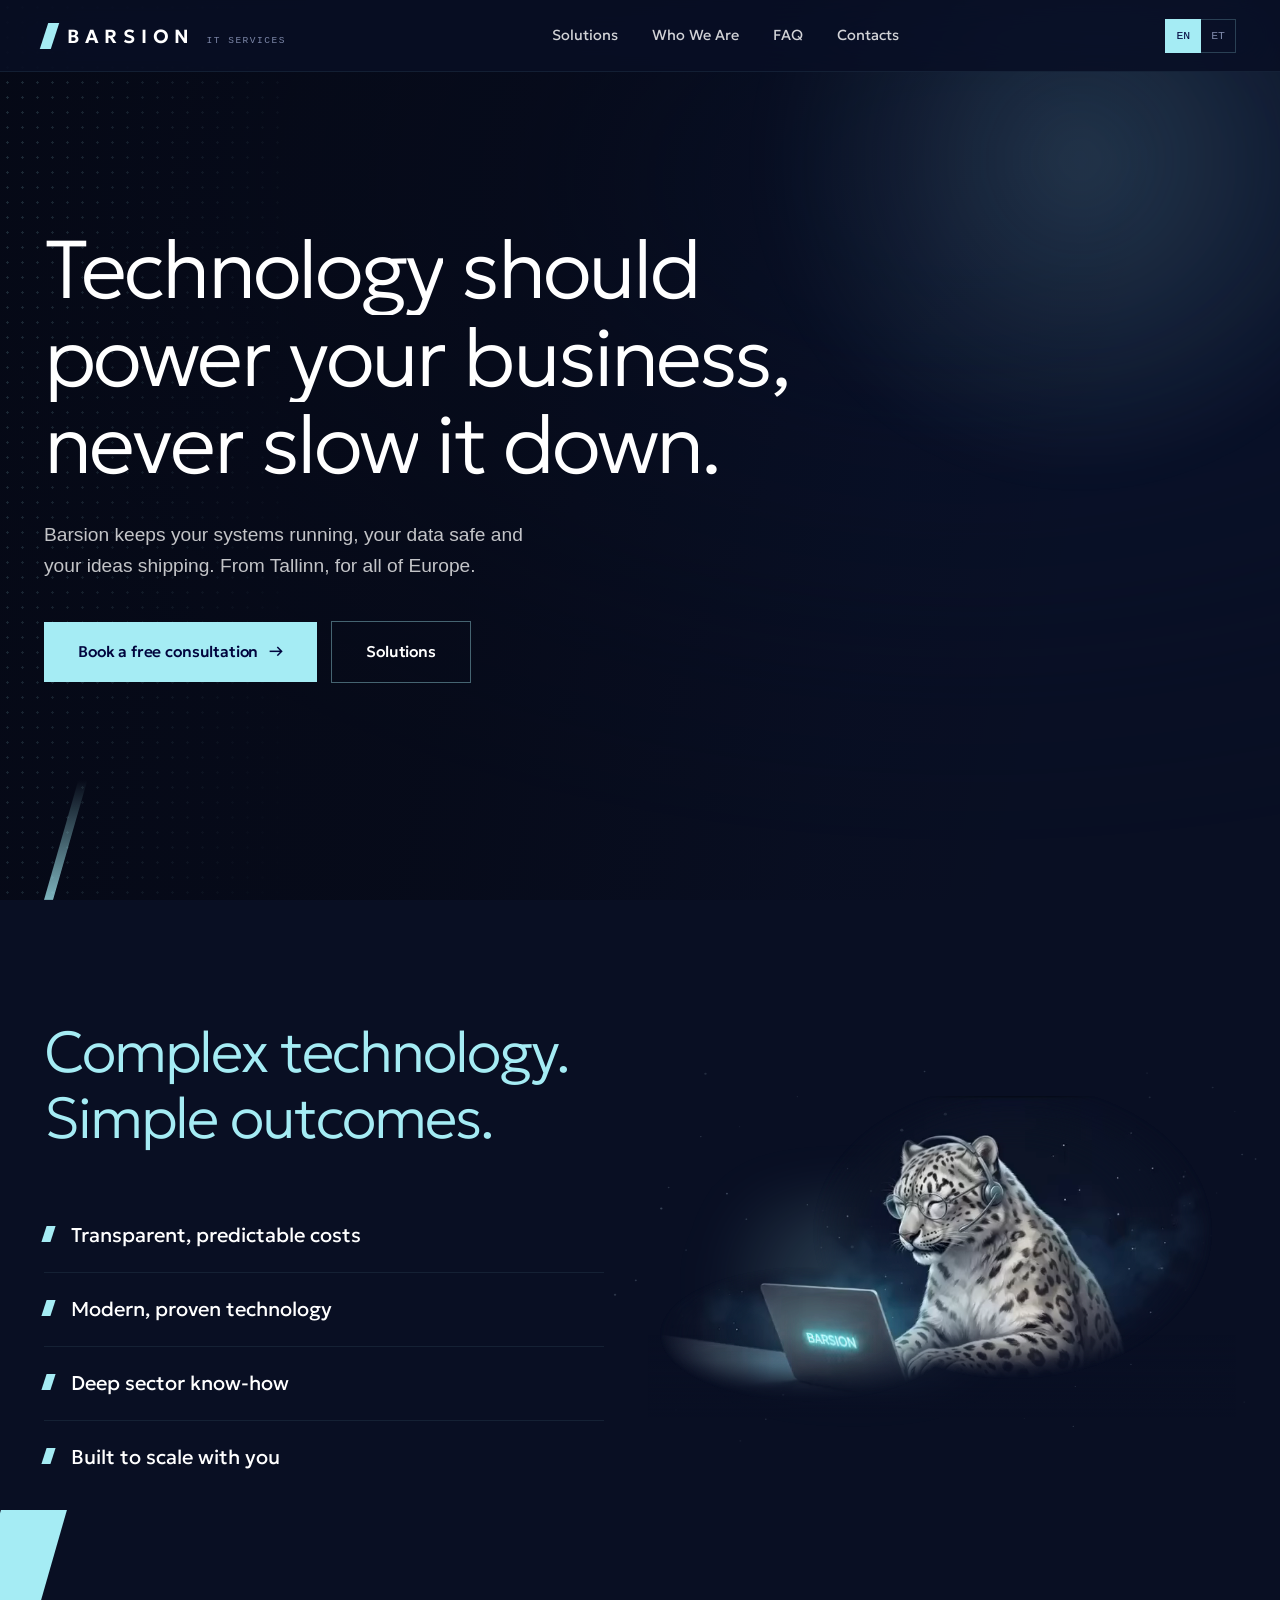
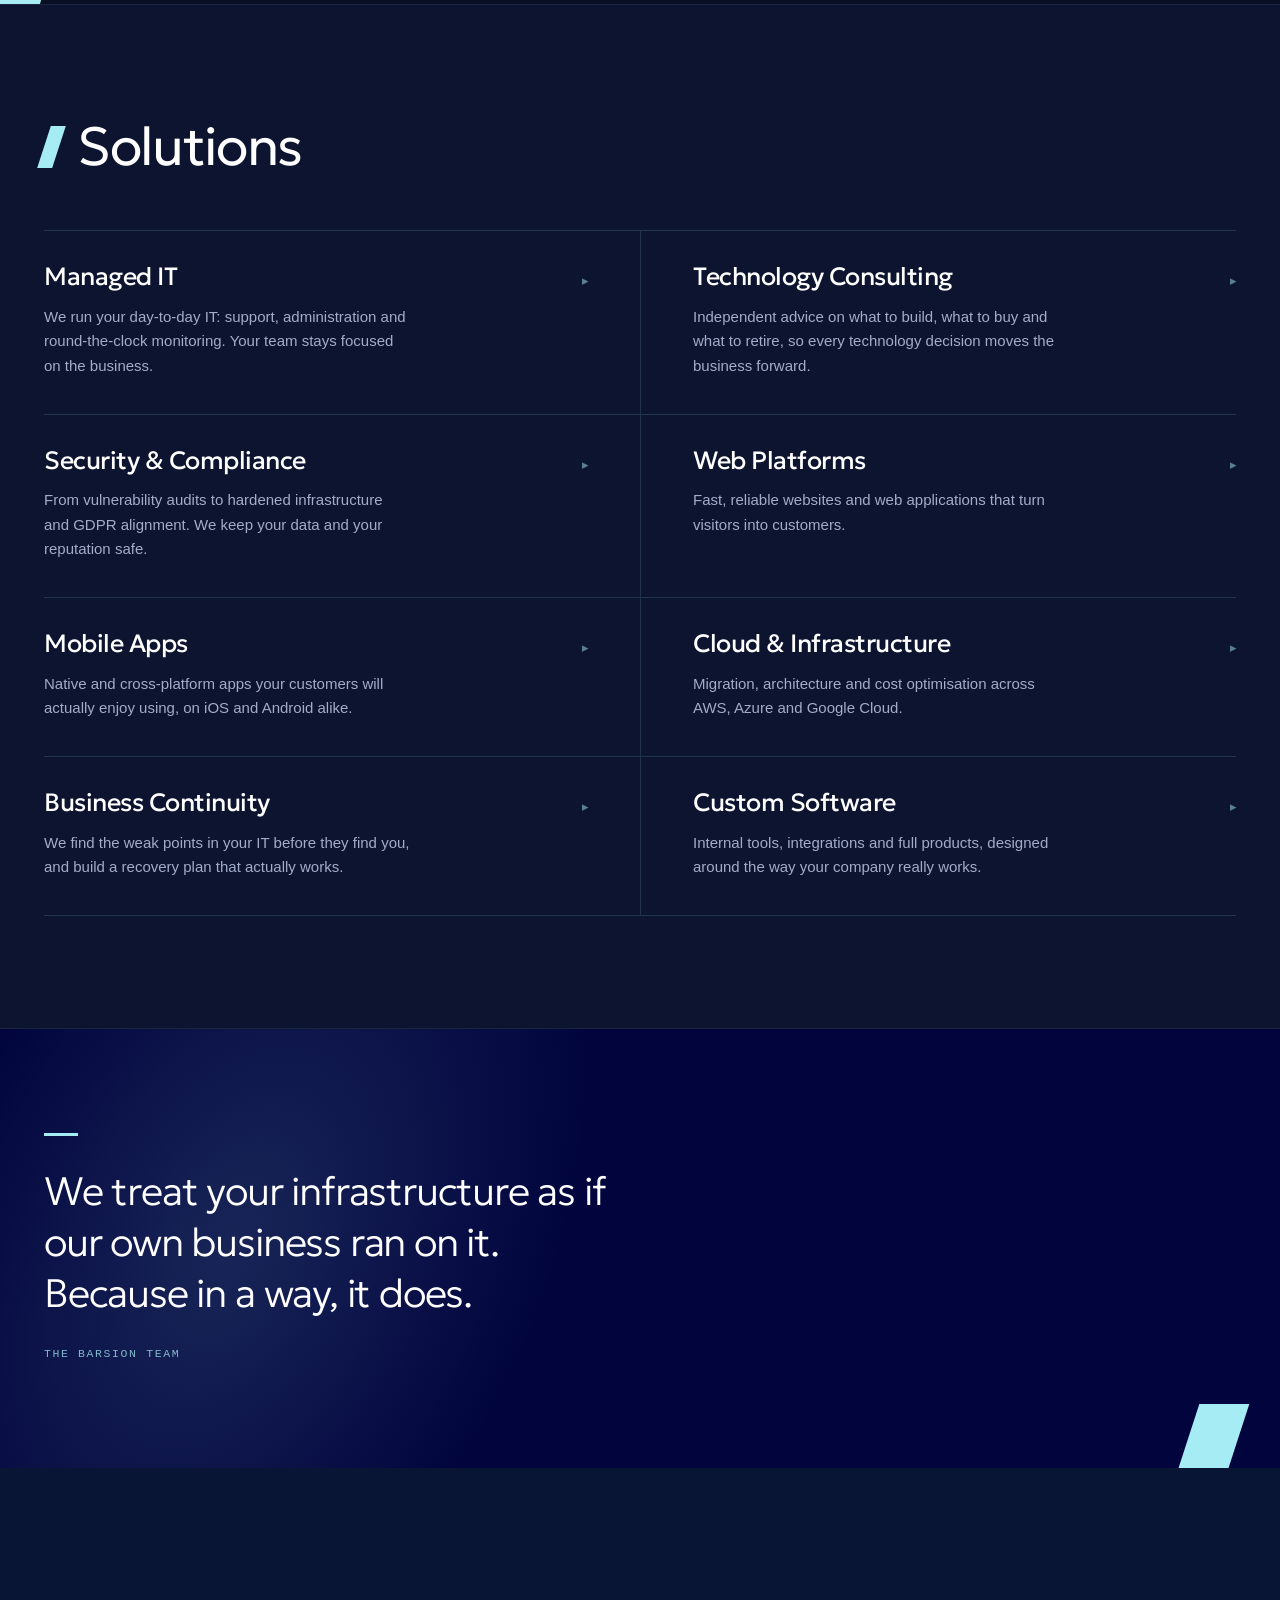
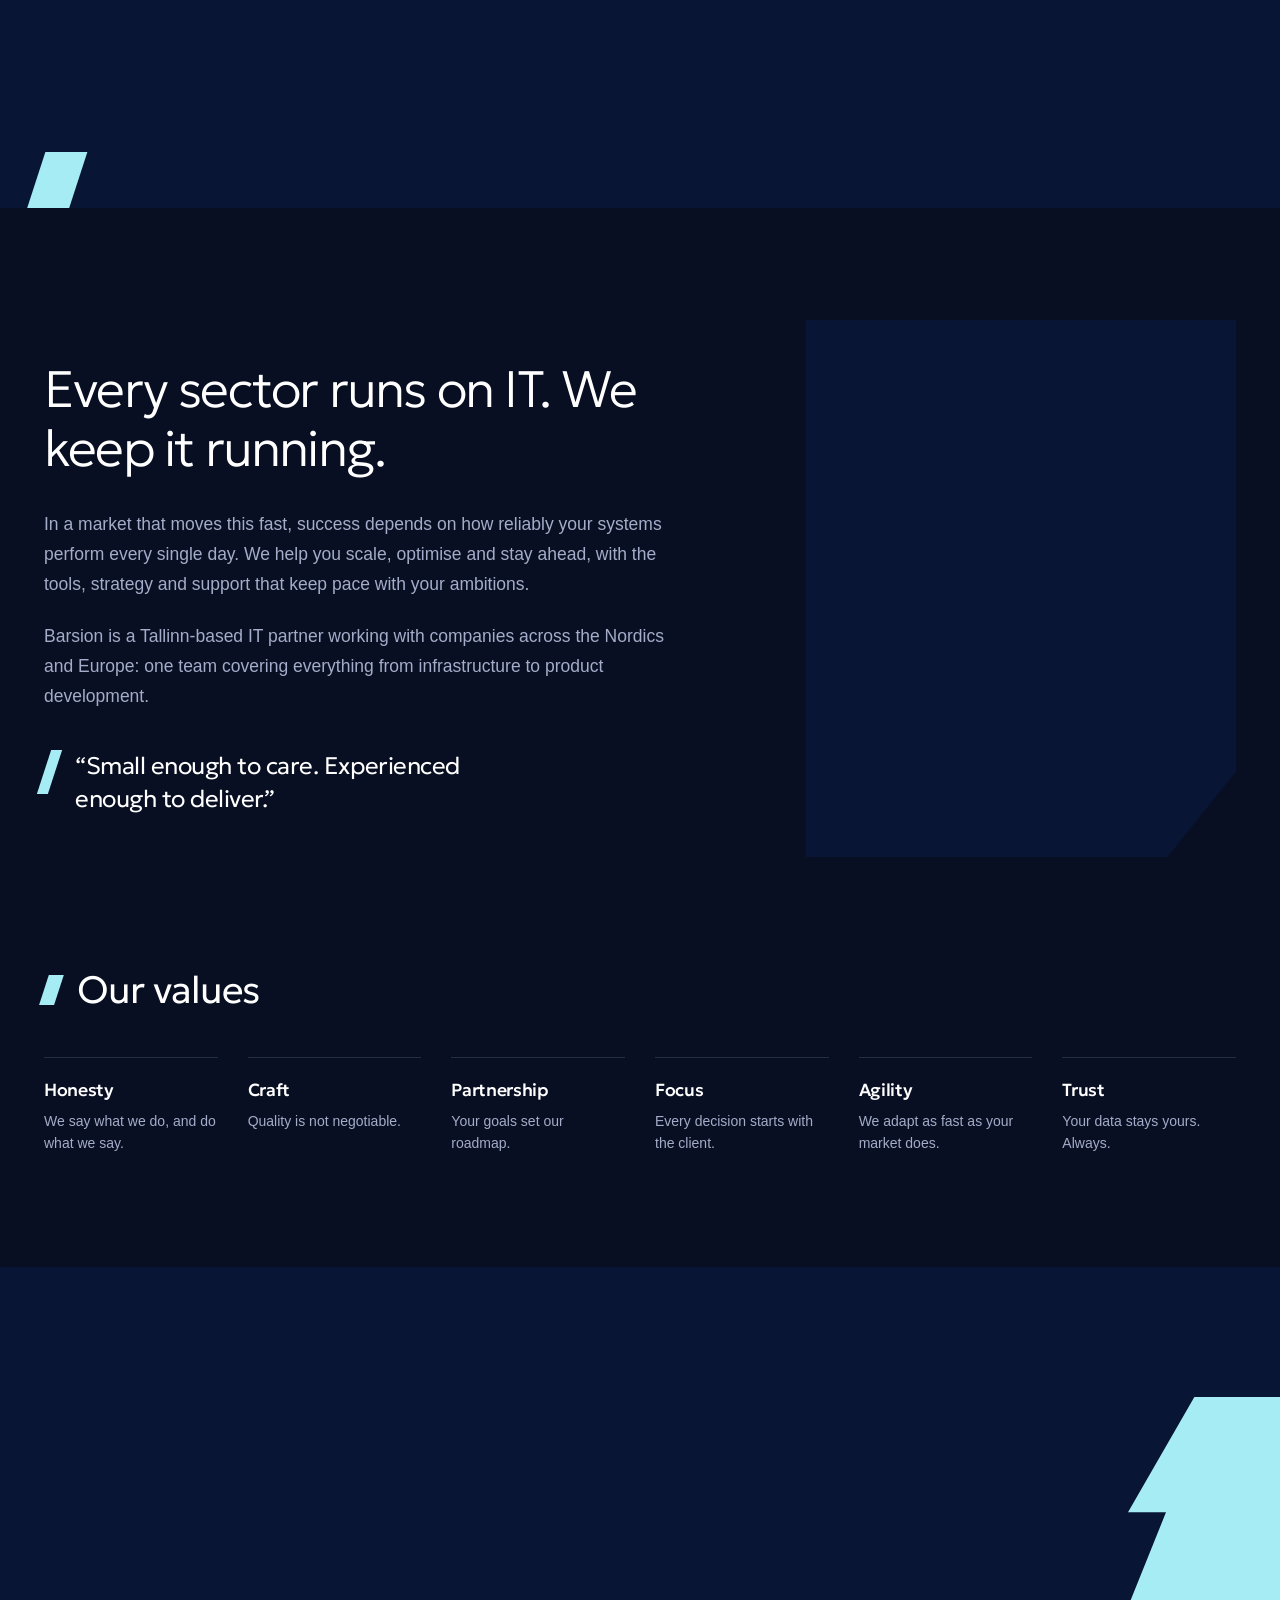
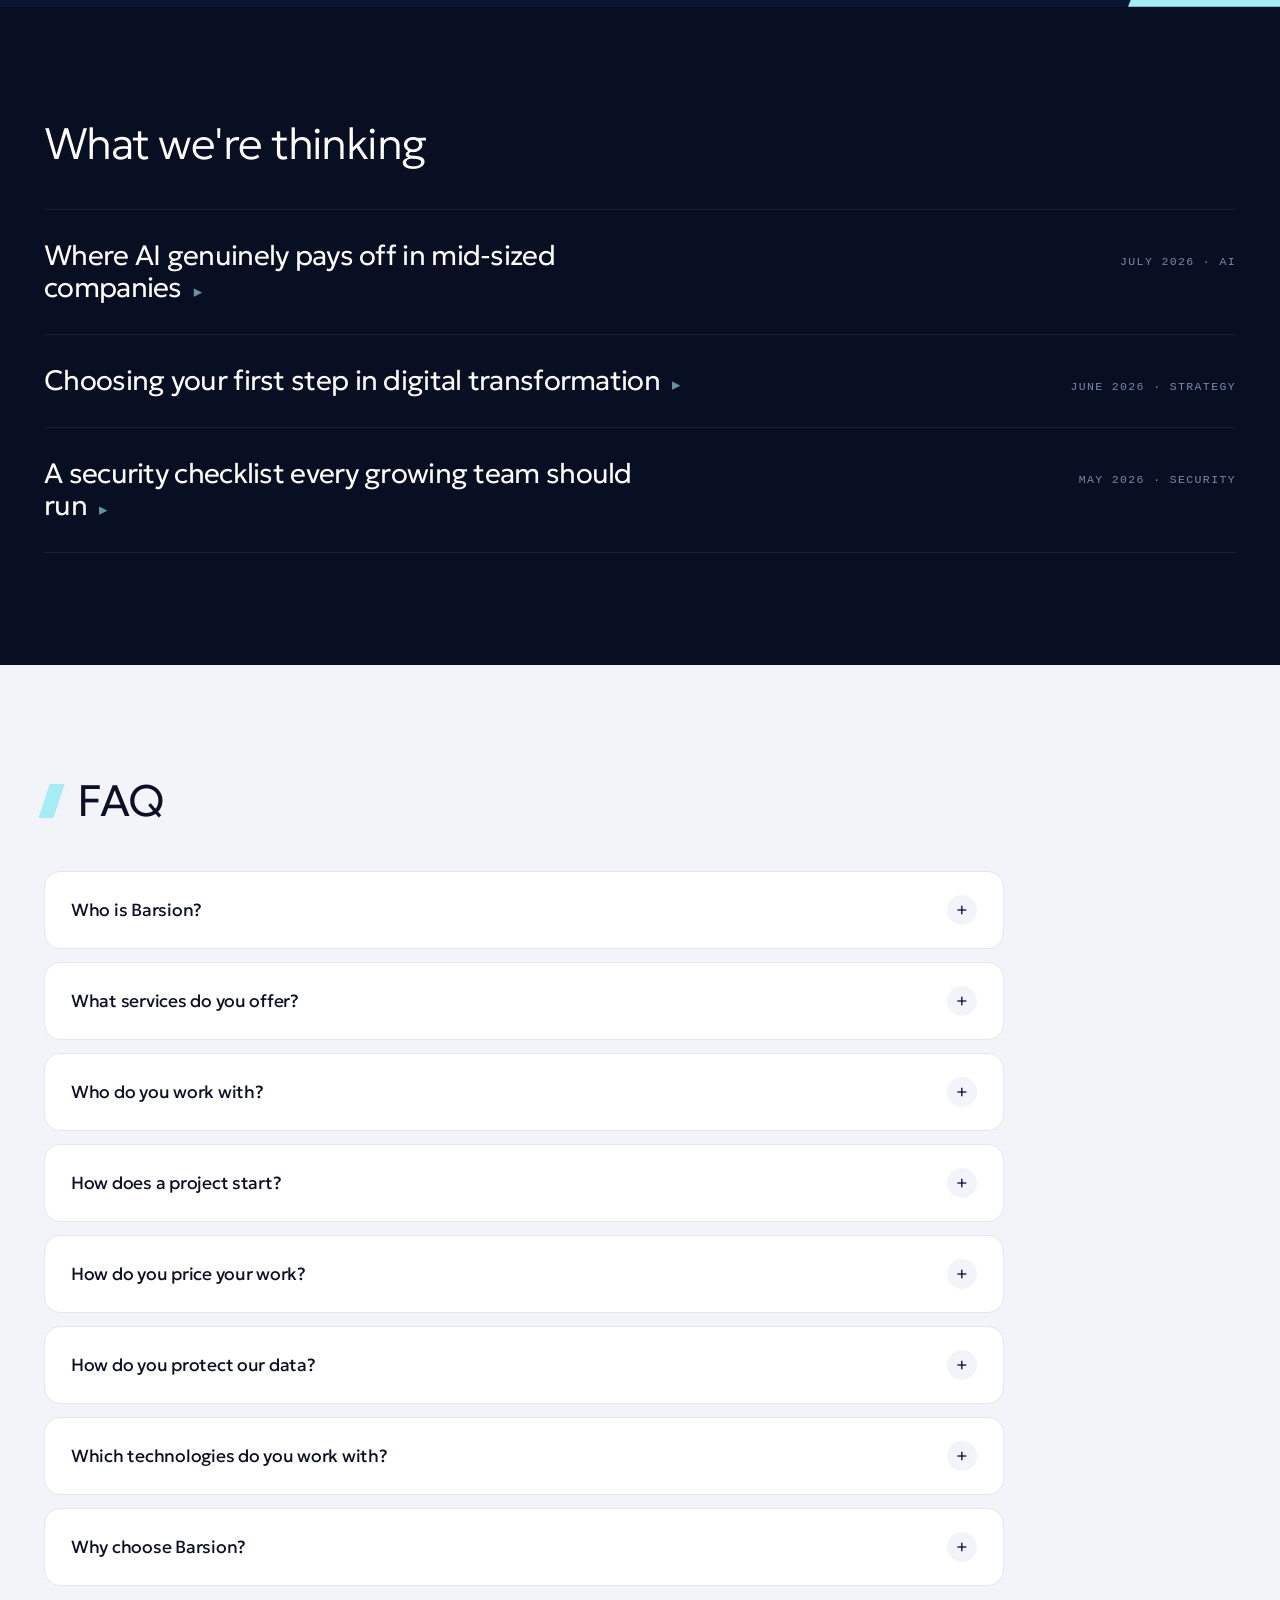
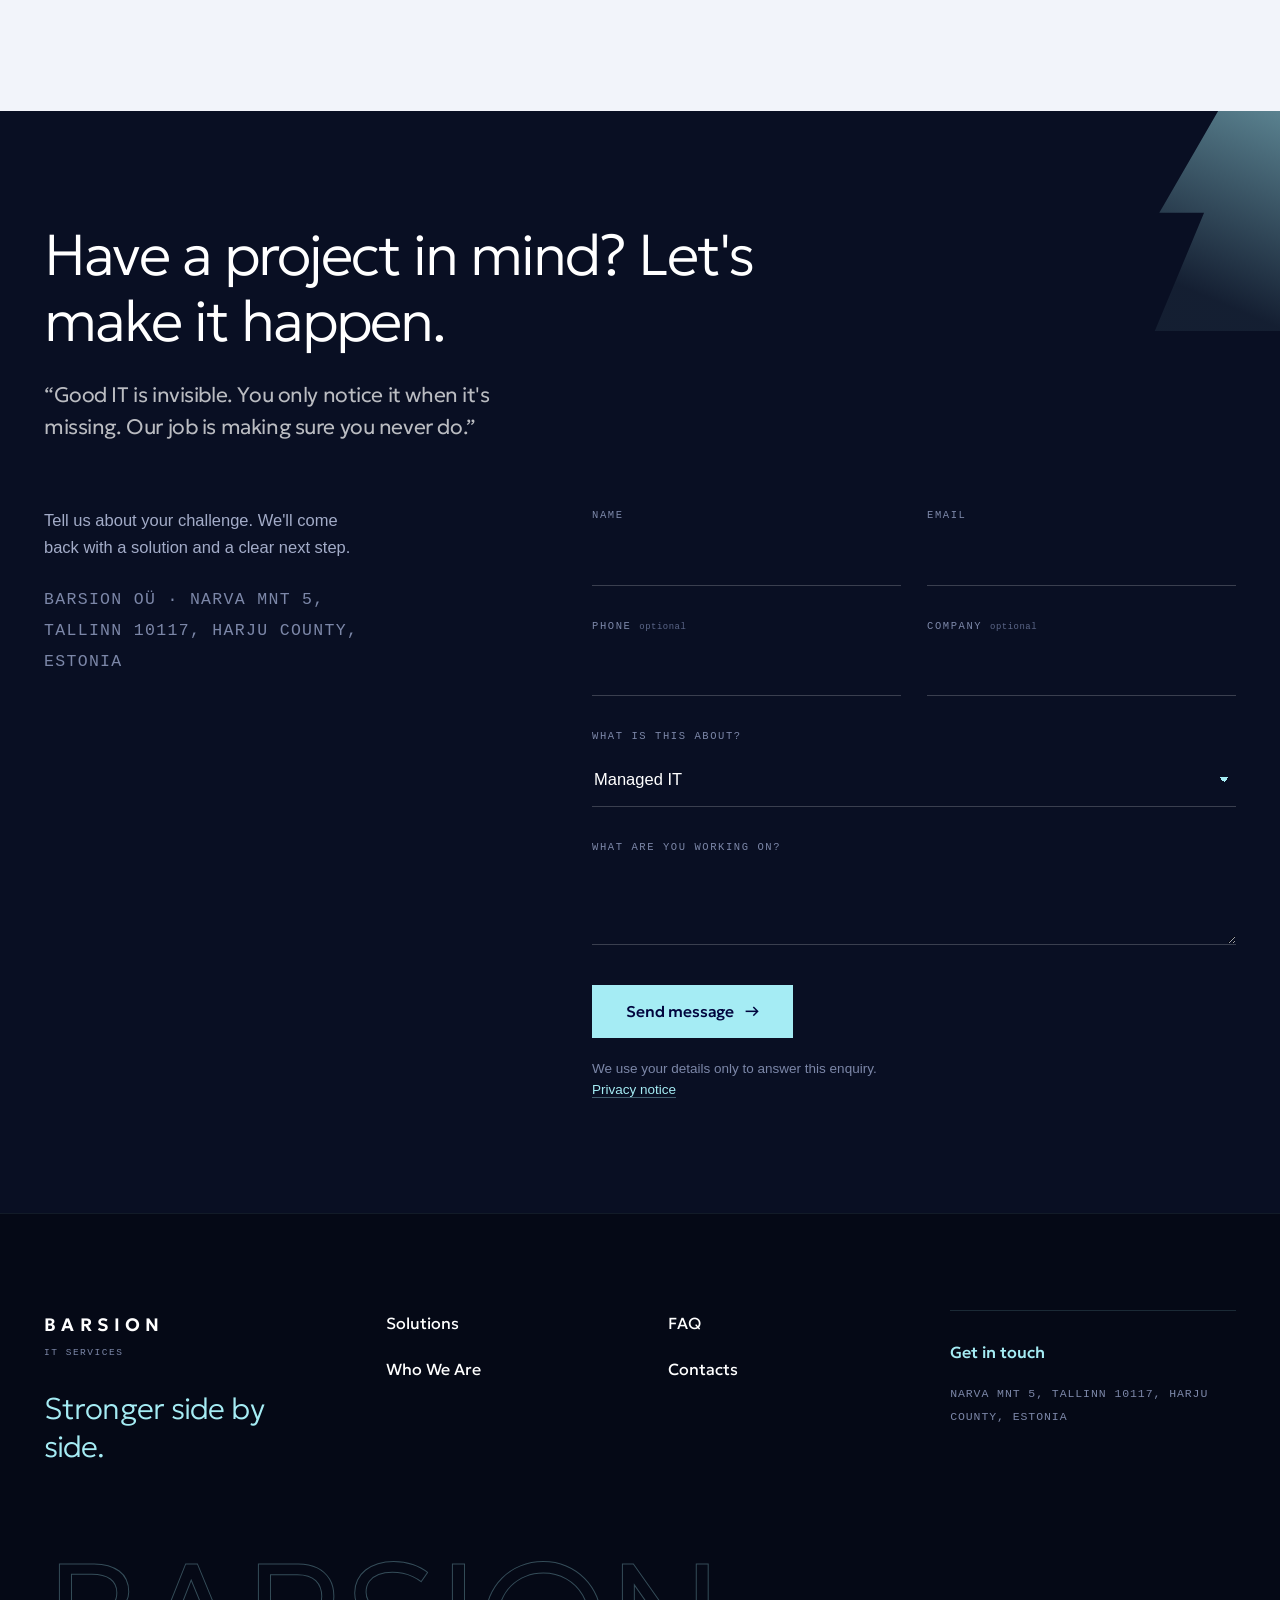
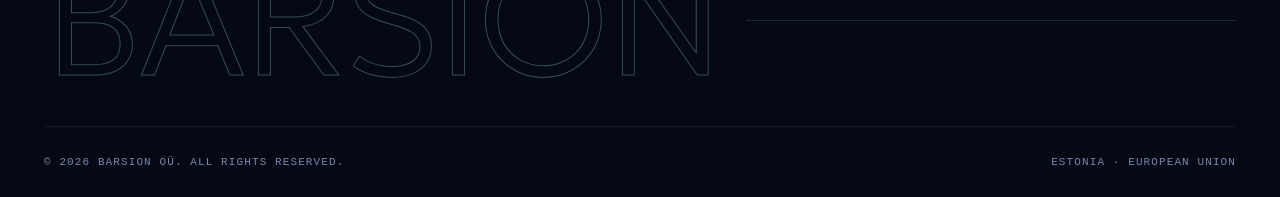
==== commit c810dbcb: "Real contact form, privacy notice, split CSS/JS, SEO basics" ====
--- a/index.html
+++ b/index.html
@@ -6,419 +6,47 @@
 <title>Barsion | IT Solutions &amp; Services, Estonia</title>
 <meta name="description" content="Barsion OÜ is a Tallinn-based IT company: managed IT, technology consulting, security, web & mobile development, cloud and custom software for businesses across Europe.">
 <meta name="theme-color" content="#090F23">
+<link rel="canonical" href="https://akela1308.github.io/barsiko/">
+<meta property="og:type" content="website">
+<meta property="og:site_name" content="Barsion OÜ">
+<meta property="og:title" content="Barsion | IT Solutions &amp; Services, Estonia">
+<meta property="og:description" content="Managed IT, technology consulting, security, development and cloud for businesses across Europe. From Tallinn.">
+<meta property="og:url" content="https://akela1308.github.io/barsiko/">
+<meta property="og:image" content="https://akela1308.github.io/barsiko/mascot.jpg">
+<meta property="og:image:width" content="848">
+<meta property="og:image:height" content="464">
+<meta property="og:locale" content="en">
+<meta property="og:locale:alternate" content="et">
+<meta name="twitter:card" content="summary_large_image">
+<meta name="twitter:title" content="Barsion | IT Solutions &amp; Services, Estonia">
+<meta name="twitter:description" content="Managed IT, technology consulting, security, development and cloud for businesses across Europe. From Tallinn.">
+<meta name="twitter:image" content="https://akela1308.github.io/barsiko/mascot.jpg">
+<script type="application/ld+json">
+{
+  "@context": "https://schema.org",
+  "@type": "Organization",
+  "name": "Barsion OÜ",
+  "url": "https://akela1308.github.io/barsiko/",
+  "logo": "https://akela1308.github.io/barsiko/mascot.jpg",
+  "description": "Tallinn-based IT company: managed IT, technology consulting, security, web and mobile development, cloud and custom software.",
+  "address": {
+    "@type": "PostalAddress",
+    "streetAddress": "Narva mnt 5",
+    "addressLocality": "Tallinn",
+    "postalCode": "10117",
+    "addressRegion": "Harju maakond",
+    "addressCountry": "EE"
+  },
+  "areaServed": "EU",
+  "knowsLanguage": ["en", "et"]
+}
+</script>
 <script>document.documentElement.classList.add('js')</script>
 <link rel="icon" href="data:image/svg+xml,%3Csvg xmlns='http://www.w3.org/2000/svg' viewBox='0 0 64 64'%3E%3Crect width='64' height='64' fill='%23090F23'/%3E%3Cpath d='M20 12h16l-8 40H12z' fill='%23A5ECF4'/%3E%3C/svg%3E">
 <link rel="preconnect" href="https://fonts.googleapis.com">
 <link rel="preconnect" href="https://fonts.gstatic.com" crossorigin>
 <link href="https://fonts.googleapis.com/css2?family=Geologica:wght@200;300;400;500;600;700&display=swap" rel="stylesheet">
-<style>
-  :root{
-    --void:#050916;
-    --bg:#090F23;
-    --panel:#0D1430;
-    --navy:#01043D;
-    --cyan:#A5ECF4;
-    --ink:#FFFFFF;
-    --text:#A3ACC8;
-    --dim:#7C87A8;
-    --line:rgba(165,236,244,.14);
-    --line-soft:rgba(165,236,244,.08);
-    --lite:#F2F4FA;
-    --lite-ink:#0B1026;
-    --lite-text:#4C5570;
-    --ease-out:cubic-bezier(0.23,1,0.32,1);
-    --ease-in-out:cubic-bezier(0.77,0,0.175,1);
-    --d-press:.16s;
-    --d-hover:.24s;
-    --d-ui:.28s;
-    --d-enter:.8s;
-    --fh:'Geologica',system-ui,sans-serif;
-    --fb:-apple-system,BlinkMacSystemFont,'Segoe UI',Roboto,Helvetica,Arial,sans-serif;
-    --fm:ui-monospace,'SF Mono',SFMono-Regular,Menlo,Consolas,monospace;
-    --hh:72px;
-  }
-  *{margin:0;padding:0;box-sizing:border-box}
-  html{scroll-behavior:smooth;background:var(--bg)}
-  body{font-family:var(--fb);color:var(--text);background:var(--bg);line-height:1.65;font-size:16.5px;-webkit-font-smoothing:antialiased;overflow-x:hidden}
-  img,svg{max-width:100%;display:block}
-  a{color:inherit;text-decoration:none}
-  ul{list-style:none}
-  ::selection{background:var(--cyan);color:var(--navy)}
-  :focus-visible{outline:2px solid var(--cyan);outline-offset:3px;border-radius:2px}
-  .wrap{max-width:1260px;margin:0 auto;padding:0 34px}
-  h1,h2,h3{font-family:var(--fh);color:var(--ink);line-height:1.14;font-weight:500;letter-spacing:-.02em}
-  p{max-width:64ch}
-  section{padding:112px 0;scroll-margin-top:var(--hh)}
-
-  /* ── the cyan chip: DNA motif, now a light source ───────── */
-  .chip{background:var(--cyan);transform:skewX(-18deg)}
-
-  .shead{display:flex;align-items:center;gap:18px;font-family:var(--fh);font-weight:300;color:var(--ink);letter-spacing:-.025em;line-height:1.1}
-  .shead::before{content:"";flex:none;width:15px;height:.78em;background:var(--cyan);transform:skewX(-18deg)}
-
-  .btn{display:inline-flex;align-items:center;gap:11px;font-family:var(--fh);font-weight:500;font-size:15.5px;background:var(--cyan);color:var(--navy);padding:17px 34px;border:0;cursor:pointer;letter-spacing:-.01em;
-    transition:background var(--d-hover) ease,color var(--d-hover) ease,transform var(--d-press) var(--ease-out)}
-  .btn{transform:translateY(0)}
-  .btn:hover{background:#C9F5FB}
-  .btn:active{transform:translateY(0) scale(.985)}
-  .btn .ar{transition:transform var(--d-hover) var(--ease-out)}
-  .btn.line{background:transparent;color:var(--ink);border:1px solid rgba(165,236,244,.4)}
-  .btn.line:hover{background:rgba(165,236,244,.1);border-color:var(--cyan)}
-
-  /* ── header ─────────────────────────────────────────────── */
-  header{position:fixed;top:0;left:0;right:0;z-index:60;height:var(--hh);
-    background:rgba(9,15,35,.86);backdrop-filter:blur(20px) saturate(1.5);-webkit-backdrop-filter:blur(20px) saturate(1.5);
-    border-bottom:1px solid var(--line-soft)}
-  .nav{display:flex;align-items:center;justify-content:space-between;height:var(--hh)}
-  .logo{line-height:1;display:flex;align-items:center;gap:12px}
-  .logo .mk{width:11px;height:26px;background:var(--cyan);transform:skewX(-18deg);flex:none}
-  .logo .b{font-family:var(--fh);font-weight:600;font-size:19px;letter-spacing:.3em;color:#fff}
-  .logo .s{font-family:var(--fm);font-size:9.5px;letter-spacing:.16em;text-transform:uppercase;color:var(--dim);margin-left:7px;white-space:nowrap}
-  .nav-links{display:flex;gap:34px;font-family:var(--fh);font-size:14.5px;font-weight:400;color:rgba(255,255,255,.82)}
-  .nav-links a{position:relative;padding:8px 0;transition:color .25s ease}
-  .nav-links a::after{content:"";position:absolute;left:0;right:0;bottom:0;height:1px;background:var(--cyan);transform:scaleX(0);transform-origin:0 50%;transition:transform var(--d-hover) var(--ease-out)}
-  .nav-links a:hover{color:#fff}
-  .nav-right{display:flex;align-items:center;gap:18px}
-  .lang{display:flex;font-family:var(--fm);font-size:11.5px;letter-spacing:.08em}
-  .lang button{border:1px solid rgba(165,236,244,.22);background:transparent;padding:7px 10px;cursor:pointer;font:inherit;color:var(--dim);transition:color .25s ease,background .25s ease,border-color .25s ease}
-  .lang button+button{border-left:0}
-  .lang button:hover{color:#fff}
-  .lang button.active{background:var(--cyan);border-color:var(--cyan);color:var(--navy)}
-  .burger{display:none;border:0;background:none;cursor:pointer;padding:8px}
-  .burger span{display:block;width:22px;height:1.5px;background:#fff;margin:5px 0;transition:transform .3s var(--ease-out),opacity .2s ease}
-  .burger[aria-expanded="true"] span:nth-child(1){transform:translateY(6.5px) rotate(45deg)}
-  .burger[aria-expanded="true"] span:nth-child(2){opacity:0}
-  .burger[aria-expanded="true"] span:nth-child(3){transform:translateY(-6.5px) rotate(-45deg)}
-  .prog{position:absolute;left:0;bottom:-1px;height:2px;width:100%;background:var(--cyan);transform:scaleX(0);transform-origin:0 50%}
-  @supports (animation-timeline:scroll()){
-    .prog{animation:prog linear;animation-timeline:scroll(root)}
-  }
-  @keyframes prog{from{transform:scaleX(0)}to{transform:scaleX(1)}}
-
-  /* ── duotone image treatment ────────────────────────────── */
-  .duo{position:relative;isolation:isolate;overflow:hidden;background:#050A1E}
-  .duo .im{position:absolute;inset:0;background-position:center;background-size:cover;background-repeat:no-repeat;filter:grayscale(1) contrast(1.04) brightness(.97);z-index:0}
-  .duo .ld{position:absolute;inset:0;background:#0C1838;mix-blend-mode:lighten;z-index:1;pointer-events:none}
-  .duo .ll{position:absolute;inset:0;background:#B4DFEB;mix-blend-mode:multiply;z-index:2;pointer-events:none}
-
-  /* ── hero ───────────────────────────────────────────────── */
-  .hero{position:relative;min-height:min(940px,100svh);display:flex;align-items:center;padding-top:var(--hh);overflow:hidden;background:var(--bg)}
-  .hb{position:absolute;inset:0;z-index:1;opacity:.44;pointer-events:none;
-    -webkit-mask-image:radial-gradient(118% 100% at 76% 20%,#000 6%,transparent 74%);
-    mask-image:radial-gradient(118% 100% at 76% 20%,#000 6%,transparent 74%)}
-  .hb .im{inset:-6% 0 0}
-  .hero::before{content:"";position:absolute;inset:0;z-index:3;pointer-events:none;
-    background:linear-gradient(102deg,rgba(5,8,20,.88) 0%,rgba(5,8,20,.62) 40%,rgba(5,8,20,.1) 68%,transparent 82%)}
-  .hero .grid-l{position:absolute;left:0;top:0;bottom:0;width:290px;z-index:3;
-    background-image:radial-gradient(rgba(165,236,244,.5) 1.1px,transparent 1.1px);background-size:15px 15px;
-    -webkit-mask-image:linear-gradient(95deg,#000,transparent);mask-image:linear-gradient(95deg,#000,transparent);
-    opacity:.3;pointer-events:none}
-  .hero .aur{position:absolute;z-index:2;width:720px;height:720px;right:-160px;top:-200px;pointer-events:none;
-    background:radial-gradient(circle,rgba(165,236,244,.17),transparent 64%);filter:blur(16px)}
-  .hero .sweep{position:absolute;z-index:4;top:-25%;bottom:-25%;left:0;width:34vw;pointer-events:none;
-    background:linear-gradient(90deg,transparent,rgba(165,236,244,.13),transparent);
-    transform:translateX(-60vw) skewX(-16deg);animation:sweep 1.9s var(--ease-out) .25s both}
-  @keyframes sweep{to{transform:translateX(125vw) skewX(-16deg)}}
-  .hero .wrap{position:relative;z-index:5;width:100%;padding-top:34px;padding-bottom:96px}
-  .hero h1{color:#fff;font-weight:200;font-size:clamp(34px,6.4vw,86px);line-height:1.05;letter-spacing:-.035em;max-width:16ch;margin-bottom:30px}
-  .hero .sub{color:rgba(255,255,255,.76);font-size:clamp(16.5px,1.5vw,19.5px);max-width:47ch;margin-bottom:40px;line-height:1.6;
-    opacity:0;transform:translateY(16px);animation:rise .7s var(--ease-out) .5s both}
-  .hero .cta{opacity:0;transform:translateY(16px);animation:rise .7s var(--ease-out) .62s both;display:flex;flex-wrap:wrap;gap:14px;align-items:center}
-  .hero .beam{position:absolute;z-index:4;left:max(34px,calc((100% - 1260px)/2 + 34px));bottom:0;width:9px;height:120px;
-    background:linear-gradient(180deg,transparent,var(--cyan));transform-origin:50% 100%;
-    animation:beamin 1s var(--ease-out) .75s both}
-  @keyframes beamin{from{transform:skewX(-16deg) scaleY(0);opacity:0}to{transform:skewX(-16deg) scaleY(1);opacity:.75}}
-  @keyframes rise{to{opacity:1;transform:none}}
-  /* word-mask reveal: the one authored moment */
-  .w{display:inline-block;overflow:hidden;vertical-align:bottom;padding-bottom:.02em}
-  .wi{display:inline-block;transform:translateY(112%);opacity:0;transition:transform .85s var(--ease-out),opacity .55s var(--ease-out)}
-  .lit .wi{transform:none;opacity:1}
-
-  /* ── manifesto + mascot ─────────────────────────────────── */
-  .mani{background:var(--bg);position:relative;overflow:hidden;padding:120px 0 110px}
-  .mani .wrap{display:grid;grid-template-columns:1fr 1.05fr;gap:44px;align-items:center;position:relative;z-index:2}
-  .mani h2{color:var(--cyan);font-size:clamp(31px,4.5vw,60px);font-weight:200;letter-spacing:-.035em;margin-bottom:48px;max-width:15ch}
-  .m-list li{display:flex;align-items:baseline;gap:18px;font-family:var(--fh);font-weight:400;font-size:clamp(16.5px,1.6vw,20px);color:#fff;padding:20px 0;
-    transition:opacity var(--d-enter) var(--ease-out),transform var(--d-enter) var(--ease-out)}
-  .js .m-list li{opacity:0;transform:translateX(-14px)}
-  .m-list li+li{border-top:1px solid var(--line-soft)}
-  .on .m-list li{opacity:1;transform:none}
-  .on .m-list li:nth-child(1){transition-delay:.04s}
-  .on .m-list li:nth-child(2){transition-delay:.11s}
-  .on .m-list li:nth-child(3){transition-delay:.18s}
-  .on .m-list li:nth-child(4){transition-delay:.25s}
-  .m-list .tick{flex:none;width:9px;height:16px;background:var(--cyan);transform:skewX(-18deg)}
-  .mwrap{position:relative;justify-self:end;width:min(640px,100%)}
-  /* the page's own night sky: the image boundary disappears because the
-     content is continuous across it, not merely because it is masked */
-  .sky{position:absolute;inset:-9% -7%;z-index:0;pointer-events:none;opacity:.6;
-    background-image:url("data:image/svg+xml,%3Csvg xmlns='http://www.w3.org/2000/svg' viewBox='0 0 1000 700' preserveAspectRatio='none'%3E%3Ccircle cx='69.6%25' cy='94.5%25' r='1.1' fill='%23C6E0F0' opacity='0.65'/%3E%3Ccircle cx='4.3%25' cy='56.1%25' r='1.5' fill='%23C6E0F0' opacity='0.68'/%3E%3Ccircle cx='17.9%25' cy='33.3%25' r='1.5' fill='%23C6E0F0' opacity='0.63'/%3E%3Ccircle cx='81.0%25' cy='8.0%25' r='1.5' fill='%23C6E0F0' opacity='0.48'/%3E%3Ccircle cx='29.9%25' cy='36.2%25' r='1.0' fill='%23C6E0F0' opacity='0.57'/%3E%3Ccircle cx='28.4%25' cy='7.8%25' r='0.9' fill='%23C6E0F0' opacity='0.62'/%3E%3Ccircle cx='39.5%25' cy='41.9%25' r='1.3' fill='%23C6E0F0' opacity='0.73'/%3E%3Ccircle cx='70.6%25' cy='53.5%25' r='1.3' fill='%23C6E0F0' opacity='0.37'/%3E%3Ccircle cx='35.0%25' cy='69.6%25' r='1.0' fill='%23C6E0F0' opacity='0.5'/%3E%3Ccircle cx='26.3%25' cy='58.2%25' r='0.9' fill='%23C6E0F0' opacity='0.45'/%3E%3Ccircle cx='1.2%25' cy='59.9%25' r='1.8' fill='%23C6E0F0' opacity='0.73'/%3E%3Ccircle cx='8.1%25' cy='37.2%25' r='1.8' fill='%23C6E0F0' opacity='0.75'/%3E%3Ccircle cx='9.2%25' cy='31.7%25' r='1.3' fill='%23C6E0F0' opacity='0.56'/%3E%3Ccircle cx='94.8%25' cy='23.0%25' r='1.5' fill='%23C6E0F0' opacity='0.7'/%3E%3Ccircle cx='90.4%25' cy='5.4%25' r='1.5' fill='%23C6E0F0' opacity='0.79'/%3E%3Ccircle cx='79.5%25' cy='27.1%25' r='1.3' fill='%23C6E0F0' opacity='0.79'/%3E%3Ccircle cx='20.8%25' cy='40.0%25' r='1.3' fill='%23C6E0F0' opacity='0.47'/%3E%3Ccircle cx='95.1%25' cy='88.1%25' r='1.1' fill='%23C6E0F0' opacity='0.59'/%3E%3Ccircle cx='62.3%25' cy='92.2%25' r='1.3' fill='%23C6E0F0' opacity='0.39'/%3E%3Ccircle cx='14.7%25' cy='1.8%25' r='1.8' fill='%23C6E0F0' opacity='0.9'/%3E%3Ccircle cx='84.3%25' cy='38.9%25' r='1.5' fill='%23C6E0F0' opacity='0.41'/%3E%3Ccircle cx='11.8%25' cy='48.1%25' r='1.0' fill='%23C6E0F0' opacity='0.69'/%3E%3Ccircle cx='47.4%25' cy='1.2%25' r='1.3' fill='%23C6E0F0' opacity='0.69'/%3E%3Ccircle cx='65.3%25' cy='38.5%25' r='1.3' fill='%23C6E0F0' opacity='0.53'/%3E%3Ccircle cx='78.2%25' cy='78.2%25' r='1.1' fill='%23C6E0F0' opacity='0.5'/%3E%3Ccircle cx='23.7%25' cy='92.6%25' r='1.3' fill='%23C6E0F0' opacity='0.56'/%3E%3Ccircle cx='85.5%25' cy='30.5%25' r='0.9' fill='%23C6E0F0' opacity='0.64'/%3E%3Ccircle cx='10.3%25' cy='90.2%25' r='1.5' fill='%23C6E0F0' opacity='0.35'/%3E%3Ccircle cx='47.1%25' cy='29.4%25' r='0.9' fill='%23C6E0F0' opacity='0.43'/%3E%3Ccircle cx='35.6%25' cy='67.0%25' r='0.9' fill='%23C6E0F0' opacity='0.85'/%3E%3Ccircle cx='32.8%25' cy='73.2%25' r='1.0' fill='%23C6E0F0' opacity='0.88'/%3E%3Ccircle cx='80.6%25' cy='1.6%25' r='1.0' fill='%23C6E0F0' opacity='0.73'/%3E%3Ccircle cx='70.3%25' cy='51.8%25' r='1.5' fill='%23C6E0F0' opacity='0.73'/%3E%3Ccircle cx='59.1%25' cy='45.4%25' r='1.8' fill='%23C6E0F0' opacity='0.53'/%3E%3Ccircle cx='26.3%25' cy='86.2%25' r='1.8' fill='%23C6E0F0' opacity='0.43'/%3E%3Ccircle cx='71.9%25' cy='42.8%25' r='1.0' fill='%23C6E0F0' opacity='0.39'/%3E%3Ccircle cx='91.0%25' cy='33.1%25' r='0.9' fill='%23C6E0F0' opacity='0.37'/%3E%3Ccircle cx='39.4%25' cy='32.6%25' r='1.8' fill='%23C6E0F0' opacity='0.53'/%3E%3Ccircle cx='96.8%25' cy='24.2%25' r='1.3' fill='%23C6E0F0' opacity='0.83'/%3E%3Ccircle cx='19.9%25' cy='98.3%25' r='1.5' fill='%23C6E0F0' opacity='0.39'/%3E%3Ccircle cx='66.8%25' cy='49.2%25' r='1.5' fill='%23C6E0F0' opacity='0.46'/%3E%3Ccircle cx='14.0%25' cy='18.3%25' r='1.1' fill='%23C6E0F0' opacity='0.7'/%3E%3Ccircle cx='60.9%25' cy='41.0%25' r='1.1' fill='%23C6E0F0' opacity='0.55'/%3E%3Ccircle cx='93.7%25' cy='11.7%25' r='1.0' fill='%23C6E0F0' opacity='0.43'/%3E%3Ccircle cx='69.9%25' cy='84.0%25' r='1.0' fill='%23C6E0F0' opacity='0.61'/%3E%3Ccircle cx='19.8%25' cy='15.7%25' r='0.9' fill='%23C6E0F0' opacity='0.39'/%3E%3Ccircle cx='57.7%25' cy='41.1%25' r='2.4' fill='%23DCEEF8' opacity='0.5'/%3E%3Ccircle cx='44.0%25' cy='16.6%25' r='2.4' fill='%23DCEEF8' opacity='0.5'/%3E%3Ccircle cx='50.5%25' cy='12.4%25' r='2.4' fill='%23DCEEF8' opacity='0.5'/%3E%3Ccircle cx='36.6%25' cy='47.3%25' r='2.4' fill='%23DCEEF8' opacity='0.5'/%3E%3Ccircle cx='57.5%25' cy='68.5%25' r='2.4' fill='%23DCEEF8' opacity='0.5'/%3E%3C/svg%3E");
-    background-size:100% 100%;background-repeat:no-repeat;
-    -webkit-mask-image:radial-gradient(72% 72% at 50% 48%,#000 26%,transparent 100%);
-    mask-image:radial-gradient(72% 72% at 50% 48%,#000 26%,transparent 100%)}
-  .live .sky{animation:twinkle 7.5s var(--ease-in-out) infinite}
-  @keyframes twinkle{50%{opacity:.3}}
-  .mwrap::before{content:"";position:absolute;left:2%;bottom:14%;width:66%;height:54%;z-index:0;
-    background:radial-gradient(circle,rgba(165,236,244,.26),transparent 66%);filter:blur(28px)}
-  .mstage{position:relative;z-index:1;transform:translate3d(0,0,0);
-    transition:transform .55s var(--ease-out)}
-  /* Mask tuned to the video's framing (the poster is frame 0 of the same clip,
-     so still and video share one mask). Layer 1 is the vignette, layer 2 is a
-     narrow tall ellipse that pinches the desk's straight far edge out of the
-     lower half, layer 3 dissolves the bottom. Verified against frames 20/90/150/215. */
-  /* The leopard sits high-right and the laptop low-left, so no single ellipse
-     hugs both without also keeping a bright slab of sky between them. The mask
-     is therefore the UNION of one ellipse per subject, intersected with a bottom
-     dissolve. Layers read bottom-up: laptop, then cat added to it, then the
-     bottom fade intersected with that union. Verified frame-by-frame. */
-  .mascot{display:block;width:100%;height:auto;
-    mask-image:linear-gradient(180deg,#000 82%,rgba(0,0,0,.35) 91%,transparent 100%),radial-gradient(ellipse 34% 46% at 62% 42%,#000 55%,transparent 100%),radial-gradient(ellipse 25% 21% at 27% 74%,#000 44%,transparent 100%);
-    mask-composite:intersect,add,add}
-  /* -webkit-mask-image without a matching -webkit-mask-composite makes Chromium
-     union every layer and the image's box comes straight back, so both prefixed
-     properties ship together and only where the standard one is missing. */
-  @supports not (mask-composite: intersect){
-    .mascot{-webkit-mask-image:linear-gradient(180deg,#000 82%,rgba(0,0,0,.35) 91%,transparent 100%),radial-gradient(ellipse 34% 46% at 62% 42%,#000 55%,transparent 100%),radial-gradient(ellipse 25% 21% at 27% 74%,#000 44%,transparent 100%);-webkit-mask-composite:source-in,source-over}
-  }
-  video.mascot{position:absolute;inset:0;width:100%;height:100%;z-index:2;object-fit:cover;
-    opacity:0;transition:opacity .7s var(--ease-out)}
-  video.mascot.on{opacity:1}
-  /* the clip carries its own life: stop doubling it with our own motion */
-  .playing .mascot,.playing .mglow{animation:none}
-  .live .mascot{animation:mfloat 9s var(--ease-in-out) infinite}
-  @keyframes mfloat{50%{transform:translateY(-9px)}}
-  .mfade{position:absolute;inset:0;z-index:3;pointer-events:none;
-    background:linear-gradient(180deg,transparent 74%,rgba(9,15,35,.28) 90%,var(--bg) 100%)}
-  .mglow{position:absolute;left:8%;top:56%;width:42%;height:32%;z-index:4;pointer-events:none;opacity:.85;
-    background:radial-gradient(closest-side,rgba(165,236,244,.32),transparent 72%);filter:blur(14px)}
-  .live .mglow{animation:mbreathe 5.2s var(--ease-in-out) infinite}
-  @keyframes mbreathe{50%{opacity:.52;transform:scale(1.07)}}
-  .mani .corner{position:absolute;left:-16px;bottom:-24px;width:66px;height:118px;background:var(--cyan);transform:skewX(-16deg);z-index:1}
-
-  /* ── solutions: engineered cage ─────────────────────────── */
-  .sol-sec{background:var(--panel);border-top:1px solid var(--line-soft);border-bottom:1px solid var(--line-soft)}
-  .sol-sec .shead{font-size:clamp(30px,4.2vw,54px);margin-bottom:54px}
-  .cage{position:relative;display:grid;grid-template-columns:1fr 1fr;border-top:1px solid var(--line)}
-  .glow{--mx:50%;--my:50%;position:absolute;inset:0;z-index:0;pointer-events:none;opacity:0;transition:opacity var(--d-ui) ease;
-    background:radial-gradient(430px circle at var(--mx) var(--my),rgba(165,236,244,.075),transparent 68%)}
-  @media (hover:hover) and (pointer:fine){.cage:hover .glow{opacity:1}}
-  .cell{position:relative;z-index:1;border-bottom:1px solid var(--line);padding:32px 0 36px}
-  .cell:nth-of-type(odd){padding-right:52px}
-  .cell:nth-of-type(even){padding-left:52px;border-left:1px solid var(--line)}
-  .cell::after{content:"";position:absolute;left:0;right:0;bottom:-1px;height:1px;background:var(--cyan);
-    transform:scaleX(0);transform-origin:0 50%;transition:transform var(--d-hover) var(--ease-out)}
-  .cell h3{font-size:clamp(19px,2vw,25px);font-weight:400;display:flex;justify-content:space-between;align-items:baseline;gap:14px;margin-bottom:13px;color:#fff;transition:color .25s ease}
-  .cell h3 .ar{color:var(--cyan);font-size:13px;flex:none;opacity:.5;transition:transform var(--d-hover) var(--ease-out),opacity var(--d-hover) ease}
-  .cell p{font-size:15px;line-height:1.62;max-width:44ch}
-
-  /* ── statement panels ───────────────────────────────────── */
-  .stmt{background:var(--navy);position:relative;overflow:hidden}
-  .stmt .wrap{padding:104px 34px;position:relative;z-index:2}
-  .stmt::before{content:"";position:absolute;z-index:1;left:-8%;top:-60%;width:52%;height:220%;pointer-events:none;
-    background:radial-gradient(closest-side,rgba(165,236,244,.14),transparent);transform:skewX(-16deg)}
-  .stmt .qm{display:block;width:34px;height:3px;background:var(--cyan);margin-bottom:30px;
-    transform-origin:0 50%;transition:transform var(--d-enter) var(--ease-out)}
-  .js .stmt .qm{transform:scaleX(0)}
-  .on .stmt .qm,.stmt.on .qm{transform:none}
-  .stmt p{font-family:var(--fh);font-weight:200;font-size:clamp(23px,3.1vw,42px);line-height:1.28;letter-spacing:-.03em;max-width:22ch;color:#fff;
-    transition:opacity var(--d-enter) var(--ease-out),filter var(--d-enter) var(--ease-out),transform var(--d-enter) var(--ease-out)}
-  .js .stmt p{opacity:0;filter:blur(9px);transform:translateY(12px)}
-  .stmt.on p{opacity:1;filter:blur(0);transform:none}
-  .stmt .by{margin-top:26px;font-family:var(--fm);font-size:11.5px;letter-spacing:.14em;text-transform:uppercase;color:rgba(165,236,244,.75)}
-  .stmt .chip{position:absolute;right:44px;bottom:-18px;width:50px;height:82px;z-index:2}
-
-  /* ── photo bands ────────────────────────────────────────── */
-  .band{height:340px;position:relative}
-  .band .im{inset:-13% 0}
-  .band .ap,.band .chip{z-index:4}
-  @supports (animation-timeline:view()){
-    .band .im{animation:bandpar linear both;animation-timeline:view();animation-range:cover}
-  }
-  @keyframes bandpar{from{transform:translateY(-3.2%)}to{transform:translateY(3.2%)}}
-  .band .ap{position:absolute;right:0;bottom:0;width:190px;height:210px;background:var(--cyan);
-    clip-path:polygon(55% 0,100% 0,100% 100%,20% 100%,40% 55%,20% 55%)}
-  .band .chip{position:absolute;left:34px;bottom:-14px;width:42px;height:70px}
-
-  /* ── who we are ─────────────────────────────────────────── */
-  .who-grid{display:grid;grid-template-columns:1.12fr .88fr;gap:66px;align-items:center}
-  .who-grid h2{font-size:clamp(29px,4vw,52px);font-weight:200;letter-spacing:-.035em;margin-bottom:32px;max-width:19ch}
-  .who-grid p{font-size:17.5px;line-height:1.72}
-  .who-ph{position:relative;justify-self:end;width:min(430px,100%);aspect-ratio:4/5;
-    clip-path:polygon(0 0,100% 0,100% 84%,84% 100%,0 100%)}
-  .who-ph .im{inset:0}
-  .pull{margin-top:38px;display:flex;gap:20px;align-items:flex-start}
-  .pull::before{content:"";flex:none;width:11px;height:44px;background:var(--cyan);transform:skewX(-18deg)}
-  .pull span{font-family:var(--fh);font-weight:300;font-size:clamp(18px,2.1vw,24px);line-height:1.4;letter-spacing:-.02em;color:#fff;max-width:26ch}
-
-  /* ── values ─────────────────────────────────────────────── */
-  .values .shead{font-size:clamp(25px,3.1vw,38px);margin-bottom:46px}
-  .val-grid{display:grid;grid-template-columns:repeat(6,1fr);gap:30px}
-  .val{position:relative;padding-top:24px}
-  .val::before{content:"";position:absolute;left:0;right:0;top:0;height:1px;background:var(--line);
-    transform-origin:0 50%;transition:transform var(--d-enter) var(--ease-out)}
-  .js .val::before{transform:scaleX(0)}
-  .val.on::before{transform:none}
-  .val h3{font-size:17.5px;font-weight:500;margin-bottom:9px;color:#fff}
-  .val p{font-size:14px;line-height:1.6;color:var(--text)}
-  .val-grid .val:nth-child(2)::before{transition-delay:.07s}
-  .val-grid .val:nth-child(3)::before{transition-delay:.14s}
-  .val-grid .val:nth-child(4)::before{transition-delay:.21s}
-  .val-grid .val:nth-child(5)::before{transition-delay:.28s}
-  .val-grid .val:nth-child(6)::before{transition-delay:.35s}
-
-  /* ── thinking: editorial rows ───────────────────────────── */
-  .think h2{font-size:clamp(27px,3.5vw,44px);font-weight:200;letter-spacing:-.035em;margin-bottom:40px;max-width:18ch}
-  .row{position:relative;display:flex;justify-content:space-between;align-items:baseline;gap:30px;
-    border-top:1px solid var(--line-soft);padding:30px 0;transition:transform var(--d-ui) var(--ease-out)}
-  .row:last-child{border-bottom:1px solid var(--line-soft)}
-  .row::after{content:"";position:absolute;left:0;right:0;top:-1px;height:1px;background:var(--cyan);
-    transform:scaleX(0);transform-origin:0 50%;transition:transform var(--d-hover) var(--ease-out)}
-  @media (hover:hover) and (pointer:fine){
-    .row:hover{transform:translateX(10px)}
-    .row:hover::after{transform:scaleX(1)}
-  }
-  .row h3{font-size:clamp(18px,2.2vw,28px);font-weight:300;letter-spacing:-.025em;max-width:34ch;color:#fff}
-  .row h3 .ar{color:var(--cyan);margin-left:12px;font-size:.6em;opacity:.6}
-  .row .meta{font-family:var(--fm);font-size:11.5px;letter-spacing:.12em;text-transform:uppercase;color:var(--dim);flex:none}
-
-  /* ── faq: the light inversion ───────────────────────────── */
-  .faq{background:var(--lite);color:var(--lite-text)}
-  .faq .shead{color:var(--lite-ink);font-size:clamp(27px,3.5vw,44px);margin-bottom:46px}
-  .faq-list{max-width:960px}
-  details{background:#fff;border:1px solid #E2E6F0;border-radius:16px;margin-bottom:13px;overflow:hidden;
-    transition:border-color .3s ease,box-shadow .35s var(--ease-out)}
-  details:hover{border-color:#C9D2E4}
-  details[open]{border-color:transparent;box-shadow:0 20px 48px -22px rgba(6,11,32,.42)}
-  summary{cursor:pointer;list-style:none;display:flex;justify-content:space-between;align-items:center;gap:22px;
-    padding:23px 26px;font-family:var(--fh);font-weight:400;font-size:17.5px;color:var(--lite-ink);letter-spacing:-.015em}
-  summary::-webkit-details-marker{display:none}
-  summary .plus{flex:none;width:30px;height:30px;border-radius:50%;background:var(--lite);display:grid;place-items:center;
-    color:var(--navy);font-size:18px;font-weight:300;line-height:1;transition:transform .4s var(--ease-out),background .3s ease}
-  details[open] .plus{transform:rotate(135deg);background:var(--cyan)}
-  .faq-body{display:grid;grid-template-rows:1fr;transition:grid-template-rows .35s var(--ease-out)}
-  @starting-style{details[open] .faq-body{grid-template-rows:0fr}}
-  .faq-a{overflow:hidden;min-height:0;padding:0 26px 25px;max-width:70ch;font-size:15.5px;line-height:1.68;color:var(--lite-text)}
-
-  /* ── contact ────────────────────────────────────────────── */
-  .contact{position:relative;overflow:hidden;background:var(--bg)}
-  .contact .ap{position:absolute;right:-54px;top:-26px;width:224px;height:246px;
-    background:linear-gradient(203deg,rgba(165,236,244,.62),rgba(165,236,244,.07) 78%);
-    clip-path:polygon(55% 0,100% 0,100% 100%,20% 100%,42% 52%,22% 52%)}
-  .contact h2{font-size:clamp(30px,4.5vw,58px);font-weight:200;letter-spacing:-.035em;max-width:19ch;margin-bottom:26px;position:relative}
-  .ct-lead{font-family:var(--fh);font-weight:300;font-size:clamp(17px,1.8vw,21px);line-height:1.5;letter-spacing:-.02em;
-    color:rgba(255,255,255,.72);max-width:34ch;margin-bottom:64px;position:relative}
-  .ct-grid{display:grid;grid-template-columns:.85fr 1.15fr;gap:72px;align-items:start}
-  .ct-left p{font-size:16.5px;max-width:34ch}
-  .ct-addr{margin-top:22px;font-family:var(--fm);font-size:11.5px;line-height:1.9;letter-spacing:.08em;color:var(--dim);text-transform:uppercase}
-  .form label{display:block;font-family:var(--fm);font-size:10.5px;font-weight:400;letter-spacing:.15em;text-transform:uppercase;color:var(--dim);margin-bottom:9px}
-  .form input,.form textarea{width:100%;border:0;border-bottom:1px solid rgba(255,255,255,.2);padding:11px 2px 13px;
-    font:inherit;font-size:16.5px;color:#fff;margin-bottom:32px;background:transparent;
-    transition:border-color .3s ease,box-shadow .3s var(--ease-out)}
-  .form input:focus,.form textarea:focus{outline:none;border-color:var(--cyan);box-shadow:0 1px 0 0 var(--cyan)}
-  .form textarea{resize:vertical;min-height:76px}
-  .sent{display:none;padding:32px 0}
-  .sent.show{display:block;animation:rise2 .6s var(--ease-out) both}
-  @keyframes rise2{from{opacity:0;transform:translateY(18px)}to{opacity:1;transform:none}}
-  .sent-check{width:58px;height:58px;margin-bottom:18px}
-  .sent-check circle{stroke:var(--cyan);stroke-width:2;fill:none;stroke-dasharray:158;stroke-dashoffset:158;animation:dash .55s var(--ease-out) .15s forwards}
-  .sent-check path{stroke:#fff;stroke-width:3.5;fill:none;stroke-linecap:round;stroke-linejoin:round;stroke-dasharray:40;stroke-dashoffset:40;animation:dash .35s var(--ease-out) .6s forwards}
-  @keyframes dash{to{stroke-dashoffset:0}}
-  .sent h3{font-size:25px;font-weight:400;margin-bottom:11px}
-
-  /* ── footer ─────────────────────────────────────────────── */
-  footer{background:var(--void);color:var(--text);padding:96px 0 0;font-size:15.5px;border-top:1px solid var(--line-soft)}
-  .ft-grid{display:grid;grid-template-columns:1.25fr 1fr 1fr 1.2fr;gap:44px;padding-bottom:78px}
-  .ft-logo .b{font-family:var(--fh);font-weight:600;font-size:18px;letter-spacing:.3em;color:#fff}
-  .ft-logo .s{font-family:var(--fm);font-size:9.5px;letter-spacing:.16em;text-transform:uppercase;color:var(--dim);margin-top:5px}
-  .ft-tag{font-family:var(--fh);font-weight:200;font-size:clamp(22px,2.4vw,30px);line-height:1.24;letter-spacing:-.03em;color:var(--cyan);margin-top:30px;max-width:12ch}
-  .ft-col a{display:block;font-family:var(--fh);font-size:16px;font-weight:400;color:#fff;margin-bottom:20px;width:fit-content;position:relative;transition:color .25s ease}
-  .ft-col a::after{content:"";position:absolute;left:0;right:0;bottom:-3px;height:1px;background:var(--cyan);transform:scaleX(0);transform-origin:0 50%;transition:transform var(--d-hover) var(--ease-out)}
-  .ft-touch{border-top:1px solid var(--line);padding-top:28px}
-  .ft-touch .gt{font-family:var(--fh);font-weight:500;font-size:16px;color:var(--cyan);display:inline-block;margin-bottom:18px}
-  .ft-touch p{font-family:var(--fm);font-size:11.5px;line-height:1.95;letter-spacing:.08em;text-transform:uppercase;color:var(--dim)}
-  .ft-mark{display:flex;align-items:center;gap:clamp(10px,2vw,26px);padding:6px 0 34px;overflow:hidden}
-  .ft-mark span{font-family:var(--fh);font-weight:200;font-size:clamp(38px,12.4vw,168px);line-height:.9;letter-spacing:-.02em;
-    color:transparent;-webkit-text-stroke:1px rgba(165,236,244,.3);white-space:nowrap}
-  .ft-mark i{flex:1;height:1px;background:var(--line);min-width:20px}
-  .ft-bottom{border-top:1px solid var(--line-soft);padding:26px 0;display:flex;justify-content:space-between;gap:16px;flex-wrap:wrap;
-    font-family:var(--fm);font-size:11px;letter-spacing:.1em;text-transform:uppercase;color:var(--dim)}
-
-  /* ── hover motion: gated so a tap never leaves a stuck state ── */
-  @media (hover:hover) and (pointer:fine){
-    .btn:hover{transform:translateY(-2px)}
-    .btn:hover .ar{transform:translateX(4px)}
-    .nav-links a:hover::after{transform:scaleX(1)}
-    .cell:hover::after{transform:scaleX(1)}
-    .cell:hover h3 .ar{transform:translateX(6px);opacity:1}
-    .ft-col a:hover::after{transform:scaleX(1)}
-  }
-
-  /* ── entrance families ──────────────────────────────────── */
-  .rise{transition:opacity var(--d-enter) var(--ease-out),transform var(--d-enter) var(--ease-out)}
-  .js .rise{opacity:0;transform:translateY(20px)}
-  .rise.on{opacity:1;transform:none}
-  .cell.rise:nth-of-type(2){transition-delay:.07s}
-  .cell.rise:nth-of-type(4){transition-delay:.07s}
-  .cell.rise:nth-of-type(6){transition-delay:.07s}
-  .cell.rise:nth-of-type(8){transition-delay:.07s}
-
-  @media(max-width:1020px){
-    .mani .wrap{grid-template-columns:1fr;gap:52px}
-    .mwrap{justify-self:center}
-    .who-grid,.ct-grid{grid-template-columns:1fr;gap:48px}
-    .who-ph{justify-self:start}
-    .val-grid{grid-template-columns:repeat(3,1fr)}
-    .ft-grid{grid-template-columns:1fr 1fr}
-  }
-  @media(max-width:760px){
-    :root{--hh:64px}
-    section{padding:78px 0}
-    .wrap{padding:0 22px}
-    .nav-links{display:flex;position:fixed;top:var(--hh);left:0;right:0;background:#070C1D;
-      flex-direction:column;padding:26px 22px 34px;gap:22px;
-      border-bottom:1px solid var(--line);box-shadow:0 28px 64px -22px rgba(0,0,0,.75);font-size:17px;
-      opacity:0;transform:translateY(-10px);pointer-events:none;visibility:hidden;
-      transition:opacity var(--d-ui) var(--ease-out),transform var(--d-ui) var(--ease-out),visibility 0s linear var(--d-ui)}
-    .nav-links.open{opacity:1;transform:none;pointer-events:auto;visibility:visible;
-      transition:opacity var(--d-ui) var(--ease-out),transform var(--d-ui) var(--ease-out),visibility 0s}
-    .burger{display:block}
-    .logo .b{font-size:17px;letter-spacing:.26em}
-    .cage{grid-template-columns:1fr}
-    .cell,.cell:nth-of-type(odd),.cell:nth-of-type(even){padding:26px 0 28px;border-left:0}
-    .mani .corner{left:-20px;bottom:auto;top:-30px;width:52px;height:92px}
-    .val-grid{grid-template-columns:1fr 1fr;gap:24px}
-    .ft-grid{grid-template-columns:1fr;gap:38px}
-    .mani{padding:86px 0 78px}
-    .hero{min-height:auto;padding-bottom:0}
-    .hero .wrap{padding-top:64px;padding-bottom:80px}
-    .hero .grid-l{width:150px}
-    .hero::before{background:linear-gradient(176deg,rgba(5,8,20,.7),rgba(5,8,20,.88) 44%,rgba(5,8,20,.95))}
-    .hero .beam,.mani .corner{display:none}
-    .logo .s{display:none}
-    .band{height:220px}
-    .band .ap{width:130px;height:150px}
-    .contact .ap{width:142px;height:158px;right:-40px;top:-48px}
-    .stmt .wrap{padding:76px 22px}
-    .row{padding:22px 0;flex-direction:column;align-items:flex-start;gap:9px}
-    .row .meta{order:-1}
-    .stmt .chip{right:22px;width:38px;height:64px}
-    .pull{gap:15px}
-    .ft-mark{padding-bottom:26px}
-  }
-  @media(prefers-reduced-motion:reduce){
-    html{scroll-behavior:auto}
-    *{animation:none!important;transition-property:color,background-color,border-color,opacity,box-shadow,outline-color!important;transition-duration:.2s!important}
-    .rise,.m-list li,.wi,.hero .sub,.hero .cta{opacity:1!important;transform:none!important;filter:none!important}
-    .stmt p{opacity:1!important;filter:none!important;transform:none!important}
-    .prog,.val::before,.stmt .qm,.cell::after,.row::after,.hero .beam{transform:none!important}
-    .hero .beam{opacity:.75!important}
-    .sent-check circle,.sent-check path{stroke-dashoffset:0!important}
-    .mstage{transform:none!important}
-    video.mascot{display:none!important}
-    .prog{opacity:0}
-    .faq-body{transition:none!important}
-  }
-</style>
+<link rel="stylesheet" href="styles.css">
 </head>
 <body>
 
@@ -609,20 +237,57 @@
         <p class="ct-addr" data-i18n="ct_addr">Barsion OÜ · Narva mnt 5, Tallinn 10117, Harju County, Estonia</p>
       </div>
       <div class="rise">
-        <form class="form" id="contactForm" onsubmit="return sendForm(event)">
-          <label for="fName" data-i18n="f_name">Name</label>
-          <input id="fName" type="text" autocomplete="name" required>
-          <label for="fEmail" data-i18n="f_email">Email</label>
-          <input id="fEmail" type="email" autocomplete="email" required>
+        <form class="form" id="contactForm" novalidate>
+          <div class="f-row">
+            <div class="f-field">
+              <label for="fName" data-i18n="f_name">Name</label>
+              <input id="fName" name="name" type="text" autocomplete="name" required aria-describedby="eName">
+              <p class="f-err" id="eName" data-i18n="e_name">Please tell us your name.</p>
+            </div>
+            <div class="f-field">
+              <label for="fEmail" data-i18n="f_email">Email</label>
+              <input id="fEmail" name="email" type="email" autocomplete="email" required aria-describedby="eEmail">
+              <p class="f-err" id="eEmail" data-i18n="e_email">Please enter a valid email address.</p>
+            </div>
+          </div>
+          <div class="f-row">
+            <div class="f-field">
+              <label for="fPhone" data-i18n="f_phone">Phone <span class="f-opt" data-i18n="f_optional">optional</span></label>
+              <input id="fPhone" name="phone" type="tel" autocomplete="tel">
+            </div>
+            <div class="f-field">
+              <label for="fCompany" data-i18n="f_company">Company <span class="f-opt" data-i18n="f_optional">optional</span></label>
+              <input id="fCompany" name="company" type="text" autocomplete="organization">
+            </div>
+          </div>
+          <label for="fTopic" data-i18n="f_topic">What is this about?</label>
+          <select id="fTopic" name="topic">
+            <option value="managed" data-i18n="t_managed">Managed IT</option>
+            <option value="consulting" data-i18n="t_consulting">Technology consulting</option>
+            <option value="security" data-i18n="t_security">Security &amp; compliance</option>
+            <option value="development" data-i18n="t_development">Web, mobile or custom software</option>
+            <option value="cloud" data-i18n="t_cloud">Cloud &amp; infrastructure</option>
+            <option value="other" data-i18n="t_other">Something else</option>
+          </select>
           <label for="fMsg" data-i18n="f_msg">What are you working on?</label>
-          <textarea id="fMsg" required></textarea>
-          <button class="btn" type="submit"><span data-i18n="f_send">Send message</span><span class="ar" aria-hidden="true">&#8594;</span></button>
+          <textarea id="fMsg" name="message" required aria-describedby="eMsg"></textarea>
+          <p class="f-err" id="eMsg" data-i18n="e_msg">Please tell us a little about your project.</p>
+          <div class="f-hp" aria-hidden="true">
+            <label for="fWebsite">Leave this field empty</label>
+            <input id="fWebsite" name="website" type="text" tabindex="-1" autocomplete="off">
+          </div>
+          <button class="btn" type="submit" id="fSubmit">
+            <span data-i18n="f_send">Send message</span><span class="ar" aria-hidden="true">&#8594;</span>
+          </button>
+          <p class="f-note"><span data-i18n="f_privacy_note">We use your details only to answer this enquiry.</span> <a href="privacy.html" data-i18n="f_privacy_link">Privacy notice</a></p>
+          <p class="f-fail" id="fFail" role="alert"></p>
         </form>
         <div class="sent" id="sentBox" role="status">
           <svg class="sent-check" viewBox="0 0 56 56" aria-hidden="true"><circle cx="28" cy="28" r="25"/><path d="M18 29l7 7 14-15"/></svg>
           <h3 data-i18n="f_sent_h">Thank you!</h3>
           <p data-i18n="f_sent_p">Your message is on its way. We'll get back to you within one business day.</p>
         </div>
+        </div>
       </div>
     </div>
   </div>
@@ -658,276 +323,6 @@
   </div>
 </footer>
 
-<script>
-const T = {
-en:{
-  logo_s:"IT services",
-  nav_solutions:"Solutions", nav_about:"Who We Are", nav_faq:"FAQ", nav_contact:"Contacts",
-  hero_h1:"Technology should power your business, never slow it down.",
-  hero_sub:"Barsion keeps your systems running, your data safe and your ideas shipping. From Tallinn, for all of Europe.",
-  hero_cta:"Book a free consultation",
-  dark_h:"Complex technology. Simple outcomes.",
-  ben1:"Transparent, predictable costs", ben2:"Modern, proven technology", ben3:"Deep sector know-how", ben4:"Built to scale with you",
-  sol_label:"Solutions",
-  s1_h:"Managed IT", s1_p:"We run your day-to-day IT: support, administration and round-the-clock monitoring. Your team stays focused on the business.",
-  s2_h:"Technology Consulting", s2_p:"Independent advice on what to build, what to buy and what to retire, so every technology decision moves the business forward.",
-  s3_h:"Security & Compliance", s3_p:"From vulnerability audits to hardened infrastructure and GDPR alignment. We keep your data and your reputation safe.",
-  s4_h:"Web Platforms", s4_p:"Fast, reliable websites and web applications that turn visitors into customers.",
-  s5_h:"Mobile Apps", s5_p:"Native and cross-platform apps your customers will actually enjoy using, on iOS and Android alike.",
-  s6_h:"Cloud & Infrastructure", s6_p:"Migration, architecture and cost optimisation across AWS, Azure and Google Cloud.",
-  s7_h:"Business Continuity", s7_p:"We find the weak points in your IT before they find you, and build a recovery plan that actually works.",
-  s8_h:"Custom Software", s8_p:"Internal tools, integrations and full products, designed around the way your company really works.",
-  quote1:"We treat your infrastructure as if our own business ran on it. Because in a way, it does.",
-  quote1_by:"The Barsion team",
-  ind_h:"Every sector runs on IT. We keep it running.",
-  ind_p:"In a market that moves this fast, success depends on how reliably your systems perform every single day. We help you scale, optimise and stay ahead, with the tools, strategy and support that keep pace with your ambitions.",
-  who_p:"Barsion is a Tallinn-based IT partner working with companies across the Nordics and Europe: one team covering everything from infrastructure to product development.",
-  quote2:"“Small enough to care. Experienced enough to deliver.”",
-  val_label:"Our values",
-  v1_h:"Honesty", v1_p:"We say what we do, and do what we say.",
-  v2_h:"Craft", v2_p:"Quality is not negotiable.",
-  v3_h:"Partnership", v3_p:"Your goals set our roadmap.",
-  v4_h:"Focus", v4_p:"Every decision starts with the client.",
-  v5_h:"Agility", v5_p:"We adapt as fast as your market does.",
-  v6_h:"Trust", v6_p:"Your data stays yours. Always.",
-  think_h:"What we're thinking",
-  i1_h:"Where AI genuinely pays off in mid-sized companies", i1_meta:"July 2026 · AI",
-  i2_h:"Choosing your first step in digital transformation", i2_meta:"June 2026 · Strategy",
-  i3_h:"A security checklist every growing team should run", i3_meta:"May 2026 · Security",
-  q1:"Who is Barsion?",
-  a1:"Barsion OÜ is an Estonian IT company covering the full technology lifecycle: from advisory and infrastructure management to development, cloud and security.",
-  q2:"What services do you offer?",
-  a2:"Managed IT with 24/7 monitoring, technology consulting, security & compliance, web and mobile development, cloud services, business continuity and custom software.",
-  q3:"Who do you work with?",
-  a3:"Our clients work in finance, healthcare, commerce, manufacturing, logistics and tourism, in Estonia and across Europe.",
-  q4:"How does a project start?",
-  a4:"Write to us through the form and we'll set up a free intro call. We then agree on scope, pricing and timeline, and get to work.",
-  q5:"How do you price your work?",
-  a5:"Depending on the project: fixed price, time & materials, or a monthly subscription. You always know exactly what you're paying for before we start.",
-  q6:"How do you protect our data?",
-  a6:"We work to ISO/IEC 27001 principles and in full compliance with the GDPR. As an EU company, your data stays in Europe, under European rules.",
-  q7:"Which technologies do you work with?",
-  a7:"Node.js, Python, Java and .NET; React, Vue and Flutter; AWS, Azure and Google Cloud; PostgreSQL, MongoDB and Redis. The choice always follows your needs.",
-  q8:"Why choose Barsion?",
-  a8:"One partner for all of your IT, transparent pricing and the experience of Estonia's digital state, without big-firm bureaucracy.",
-  ct_h:"Have a project in mind? Let's make it happen.",
-  quote3:"“Good IT is invisible. You only notice it when it's missing. Our job is making sure you never do.”",
-  ct_p:"Tell us about your challenge. We'll come back with a solution and a clear next step.",
-  ct_addr:"Barsion OÜ · Narva mnt 5, Tallinn 10117, Harju County, Estonia",
-  f_name:"Name", f_email:"Email", f_msg:"What are you working on?", f_send:"Send message",
-  f_sent_h:"Thank you!", f_sent_p:"Your message is on its way. We'll get back to you within one business day.",
-  ft_tag:"Stronger side by side.", ft_touch:"Get in touch",
-  ft_addr:"Narva mnt 5, Tallinn 10117, Harju County, Estonia",
-  ft_copy:"© 2026 Barsion OÜ. All rights reserved.", ft_loc:"Estonia · European Union"
-},
-et:{
-  logo_s:"IT-teenused",
-  nav_solutions:"Lahendused", nav_about:"Meist", nav_faq:"KKK", nav_contact:"Kontakt",
-  hero_h1:"Tehnoloogia peab teie äri edasi viima, mitte pidurdama.",
-  hero_sub:"Barsion hoiab teie süsteemid töös, andmed kaitstuna ja ideed liikumas. Tallinnast, kogu Euroopa jaoks.",
-  hero_cta:"Broneeri tasuta konsultatsioon",
-  dark_h:"Keeruline tehnoloogia. Selged tulemused.",
-  ben1:"Läbipaistvad ja prognoositavad kulud", ben2:"Kaasaegne, end tõestanud tehnoloogia", ben3:"Põhjalik valdkonnatundmine", ben4:"Valmis teiega koos kasvama",
-  sol_label:"Lahendused",
-  s1_h:"IT haldus", s1_p:"Hoolitseme teie igapäevase IT eest: tugi, haldus ja ööpäevaringne seire. Nii saab teie meeskond keskenduda ärile.",
-  s2_h:"Tehnoloogianõustamine", s2_p:"Sõltumatu nõu, mida ehitada, mida osta ja millest loobuda, et iga tehnoloogiaotsus viiks äri edasi.",
-  s3_h:"Turvalisus ja vastavus", s3_p:"Haavatavusauditist tugevdatud taristu ja GDPR-i vastavuseni. Hoiame teie andmed ja maine kaitstuna.",
-  s4_h:"Veebiplatvormid", s4_p:"Kiired ja töökindlad veebilehed ning -rakendused, mis muudavad külastajad klientideks.",
-  s5_h:"Mobiilirakendused", s5_p:"Natiivsed ja platvormiülesed rakendused, mida teie kliendid päriselt kasutada tahavad, nii iOS-il kui Androidil.",
-  s6_h:"Pilv ja taristu", s6_p:"Migratsioon, arhitektuur ja kulude optimeerimine AWS-is, Azure'is ja Google Cloudis.",
-  s7_h:"Äri järjepidevus", s7_p:"Leiame teie IT nõrgad kohad enne, kui need end ise näitavad, ja koostame taasteplaani, mis päriselt toimib.",
-  s8_h:"Eritarkvara", s8_p:"Sisetööriistad, liidestused ja terviklikud tooted, loodud selle järgi, kuidas teie ettevõte päriselt töötab.",
-  quote1:"Hoolitseme teie taristu eest nii, nagu töötaks sellel meie enda äri. Sest teatud mõttes töötabki.",
-  quote1_by:"Barsioni meeskond",
-  ind_h:"Iga valdkond töötab IT peal. Meie hoiame selle töös.",
-  ind_p:"Nii kiiresti liikuval turul sõltub edu sellest, kui kindlalt teie süsteemid iga päev toimivad. Aitame teil kasvada, optimeerida ja ees püsida, tööriistade, strateegia ja toega, mis käivad teie ambitsioonidega ühte sammu.",
-  who_p:"Barsion on Tallinnas asuv IT-partner, kes töötab ettevõtetega üle Põhjamaade ja Euroopa: üks meeskond, mis katab kõik taristust tootearenduseni.",
-  quote2:"„Piisavalt väikesed, et hoolida. Piisavalt kogenud, et tulemusi anda.“",
-  val_label:"Meie väärtused",
-  v1_h:"Ausus", v1_p:"Ütleme, mida teeme, ja teeme, mida ütleme.",
-  v2_h:"Meisterlikkus", v2_p:"Kvaliteedis me ei kauple.",
-  v3_h:"Partnerlus", v3_p:"Teie eesmärgid on meie teekaart.",
-  v4_h:"Fookus", v4_p:"Iga otsus algab kliendist.",
-  v5_h:"Paindlikkus", v5_p:"Kohandume sama kiiresti kui teie turg.",
-  v6_h:"Usaldus", v6_p:"Teie andmed jäävad teie omaks. Alati.",
-  think_h:"Millest me mõtleme",
-  i1_h:"Kus tehisintellekt end keskmise suurusega ettevõttes päriselt ära tasub", i1_meta:"Juuli 2026 · AI",
-  i2_h:"Kuidas valida digipöörde esimest sammu", i2_meta:"Juuni 2026 · Strateegia",
-  i3_h:"Turvakontrollnimekiri, mille iga kasvav meeskond peaks läbi käima", i3_meta:"Mai 2026 · Turvalisus",
-  q1:"Kes on Barsion?",
-  a1:"Barsion OÜ on Eesti IT-ettevõte, mis katab kogu tehnoloogia elukaare: nõustamisest ja taristu haldusest kuni arenduse, pilve ja turvalisuseni.",
-  q2:"Milliseid teenuseid pakute?",
-  a2:"IT haldus ööpäevaringse seirega, tehnoloogianõustamine, turvalisus ja vastavus, veebi- ja mobiiliarendus, pilveteenused, äri järjepidevus ning eritarkvara.",
-  q3:"Kellega te töötate?",
-  a3:"Meie kliendid tegutsevad rahanduses, tervishoius, kaubanduses, tootmises, logistikas ja turismis, nii Eestis kui mujal Euroopas.",
-  q4:"Kuidas koostöö algab?",
-  a4:"Kirjutage meile vormi kaudu ja lepime kokku tasuta tutvumiskõne. Seejärel täpsustame töömahu, hinna ja ajakava ning asume tööle.",
-  q5:"Kuidas te oma tööd hinnastate?",
-  a5:"Sõltuvalt projektist: fikseeritud hind, tunnipõhine arveldus või kuutasu. Enne alustamist teate alati täpselt, mille eest maksate.",
-  q6:"Kuidas te meie andmeid kaitsete?",
-  a6:"Töötame ISO/IEC 27001 põhimõtete järgi ja täies vastavuses GDPR-iga. EL-i ettevõttena püsivad teie andmed Euroopas, Euroopa reeglite järgi.",
-  q7:"Milliste tehnoloogiatega te töötate?",
-  a7:"Node.js, Python, Java ja .NET; React, Vue ja Flutter; AWS, Azure ja Google Cloud; PostgreSQL, MongoDB ja Redis. Valik lähtub alati teie vajadustest.",
-  q8:"Miks valida just Barsion?",
-  a8:"Üks partner kogu teie IT jaoks, läbipaistev hinnastus ja Eesti digiriigi kogemus, ilma suurfirma bürokraatiata.",
-  ct_h:"On teil projekt mõttes? Viime selle ellu.",
-  quote3:"„Hea IT on nähtamatu. Seda märkad alles siis, kui see puudub. Meie töö on hoolitseda, et te seda kunagi ei märkaks.“",
-  ct_p:"Kirjeldage oma väljakutset. Pakume välja lahenduse ja selge järgmise sammu.",
-  ct_addr:"Barsion OÜ · Narva mnt 5, Tallinn 10117, Harju maakond, Eesti",
-  f_name:"Nimi", f_email:"E-post", f_msg:"Millega te parasjagu tegelete?", f_send:"Saada sõnum",
-  f_sent_h:"Aitäh!", f_sent_p:"Teie sõnum on teel. Vastame ühe tööpäeva jooksul.",
-  ft_tag:"Üheskoos tugevamad.", ft_touch:"Võta ühendust",
-  ft_addr:"Narva mnt 5, Tallinn 10117, Harju maakond, Eesti",
-  ft_copy:"© 2026 Barsion OÜ. Kõik õigused kaitstud.", ft_loc:"Eesti · Euroopa Liit"
-}
-};
-
-/* ── the authored moment: word-mask reveal on the hero line ── */
-const h1 = document.getElementById('heroH1');
-function splitWords(el, step, lead){
-  const text = el.textContent;
-  el.textContent = '';
-  let i = 0;
-  text.split(/(\s+)/).forEach(part=>{
-    if(part === '') return;
-    if(/^\s+$/.test(part)){ el.appendChild(document.createTextNode(' ')); return; }
-    const outer = document.createElement('span'); outer.className = 'w';
-    const inner = document.createElement('span'); inner.className = 'wi';
-    inner.textContent = part;
-    inner.style.transitionDelay = (lead + step*i) + 's';
-    outer.appendChild(inner); el.appendChild(outer);
-    i++;
-  });
-  el.classList.remove('lit');
-  const light=()=>el.classList.add('lit');
-  // rAF gives a frame-accurate start; the timer guarantees the words appear even
-  // when the page loads in a background tab, where rAF never fires.
-  requestAnimationFrame(()=>requestAnimationFrame(light));
-  setTimeout(light,260);
-}
-splitWords(h1, .055, .25);
-
-/* ── language ─────────────────────────────────────────────── */
-let lang = 'en';
-function setLang(l){
-  lang = l;
-  document.documentElement.lang = l;
-  document.getElementById('btnEN').classList.toggle('active', l === 'en');
-  document.getElementById('btnET').classList.toggle('active', l === 'et');
-  const d = T[l];
-  document.querySelectorAll('[data-i18n]').forEach(el=>{
-    const k = el.getAttribute('data-i18n');
-    if(d[k] !== undefined) el.textContent = d[k];
-  });
-  splitWords(h1, .022, 0);
-}
-
-function sendForm(e){
-  e.preventDefault();
-  document.getElementById('contactForm').style.display = 'none';
-  document.getElementById('sentBox').classList.add('show');
-  return false;
-}
-
-/* ── entrances ────────────────────────────────────────────── */
-const io = new IntersectionObserver(es=>{
-  es.forEach(en=>{
-    if(en.isIntersecting){ en.target.classList.add('on'); io.unobserve(en.target); }
-  });
-},{threshold:.12, rootMargin:'0px 0px -6% 0px'});
-document.querySelectorAll('.rise,.val,[data-anim="stmt"]').forEach(el=>io.observe(el));
-
-/* ── menu ─────────────────────────────────────────────────── */
-const burger = document.getElementById('burger'), navLinks = document.getElementById('navLinks');
-burger.addEventListener('click',()=>{
-  const open = navLinks.classList.toggle('open');
-  burger.setAttribute('aria-expanded', open ? 'true' : 'false');
-});
-navLinks.querySelectorAll('a').forEach(a=>a.addEventListener('click',()=>{
-  navLinks.classList.remove('open');
-  burger.setAttribute('aria-expanded','false');
-}));
-
-/* ── cursor light on the solutions cage (fine pointers only) ─ */
-const cage = document.getElementById('cage');
-const glow = cage && cage.querySelector('.glow');
-const fine = window.matchMedia('(hover:hover) and (pointer:fine)').matches;
-const calm = window.matchMedia('(prefers-reduced-motion:reduce)').matches;
-if(cage && glow && fine){
-  let raf = 0, mx = 0, my = 0;
-  cage.addEventListener('pointermove', e=>{
-    const r = cage.getBoundingClientRect();
-    mx = e.clientX - r.left; my = e.clientY - r.top;
-    // written on .glow, not .cage: a variable on the parent would recalc
-    // style for all eight cells and their children on every pointer frame
-    if(!raf) raf = requestAnimationFrame(()=>{
-      glow.style.setProperty('--mx', mx + 'px');
-      glow.style.setProperty('--my', my + 'px');
-      raf = 0;
-    });
-  });
-}
-
-/* ── the mascot: alive only while it is on screen ─────────── */
-const mwrap = document.querySelector('.mwrap');
-const mstage = document.querySelector('.mstage');
-if(mwrap){
-  // toggles, never unobserves: the float and the breathing glow must stop
-  // when the section leaves the viewport
-  new IntersectionObserver(es=>{
-    es.forEach(en=>en.target.classList.toggle('live', en.isIntersecting));
-  },{threshold:0}).observe(mwrap);
-
-  if(mstage && fine && !calm){
-    let mraf = 0, tx = 0, ty = 0, rx = 0, ry = 0;
-    mwrap.addEventListener('pointermove', e=>{
-      const r = mwrap.getBoundingClientRect();
-      const px = (e.clientX - r.left) / r.width - .5;
-      const py = (e.clientY - r.top) / r.height - .5;
-      tx = px * 20; ty = py * 12; ry = px * 6.4; rx = -py * 4.4;
-      if(!mraf) mraf = requestAnimationFrame(()=>{
-        mstage.style.transform =
-          'perspective(1000px) translate3d(' + tx.toFixed(2) + 'px,' + ty.toFixed(2) + 'px,0)' +
-          ' rotateX(' + rx.toFixed(2) + 'deg) rotateY(' + ry.toFixed(2) + 'deg)';
-        mraf = 0;
-      });
-    });
-    mwrap.addEventListener('pointerleave', ()=>{ mstage.style.transform = ''; });
-  }
-
-  /* The looping clip is an enhancement layered over the poster, never a
-     dependency: the markup ships the still, and the video is only built when
-     the visitor has not opted out and the section is nearly in view. If any
-     of it fails, the still is already on screen and nothing looks broken. */
-  const conn = navigator.connection || {};
-  const thrifty = conn.saveData === true || /(^|-)2g$/.test(conn.effectiveType || '');
-  if(mstage && !calm && !thrifty){
-    new IntersectionObserver((es, obs)=>{
-      if(!es.some(e=>e.isIntersecting)) return;
-      obs.disconnect();
-      const v = document.createElement('video');
-      v.className = 'mascot';
-      v.muted = true; v.defaultMuted = true; v.loop = true; v.autoplay = true;
-      v.playsInline = true;
-      v.setAttribute('muted',''); v.setAttribute('playsinline',''); v.setAttribute('webkit-playsinline','');
-      v.setAttribute('aria-hidden','true'); v.tabIndex = -1;
-      v.preload = 'auto'; v.poster = 'mascot.jpg'; v.width = 848; v.height = 464;
-      [['mascot.webm','video/webm'],['mascot.mp4','video/mp4']].forEach(([src,type])=>{
-        const so = document.createElement('source'); so.src = src; so.type = type; v.appendChild(so);
-      });
-      v.addEventListener('playing', ()=>{
-        v.classList.add('on'); mstage.classList.add('playing');
-      }, {once:true});
-      mstage.insertBefore(v, mstage.querySelector('.mfade'));
-      const tryPlay = ()=>{ const pr = v.play(); if(pr && pr.catch) pr.catch(()=>{}); };
-      tryPlay();
-      // never burn frames or battery on a section nobody is looking at
-      new IntersectionObserver(vs=>{
-        vs.forEach(e=>{ if(e.isIntersecting) tryPlay(); else v.pause(); });
-      },{threshold:0}).observe(mwrap);
-    },{rootMargin:'600px 0px'}).observe(mwrap);
-  }
-}
-</script>
+<script src="app.js" defer></script>
 </body>
 </html>
--- a/styles.css
+++ b/styles.css
@@ -0,0 +1,432 @@
+  :root{
+  --void:#050916;
+  --bg:#090F23;
+  --panel:#0D1430;
+  --navy:#01043D;
+  --cyan:#A5ECF4;
+  --ink:#FFFFFF;
+  --text:#A3ACC8;
+  --dim:#7C87A8;
+  --line:rgba(165,236,244,.14);
+  --line-soft:rgba(165,236,244,.08);
+  --lite:#F2F4FA;
+  --lite-ink:#0B1026;
+  --lite-text:#4C5570;
+  --ease-out:cubic-bezier(0.23,1,0.32,1);
+  --ease-in-out:cubic-bezier(0.77,0,0.175,1);
+  --d-press:.16s;
+  --d-hover:.24s;
+  --d-ui:.28s;
+  --d-enter:.8s;
+  --fh:'Geologica',system-ui,sans-serif;
+  --fb:-apple-system,BlinkMacSystemFont,'Segoe UI',Roboto,Helvetica,Arial,sans-serif;
+  --fm:ui-monospace,'SF Mono',SFMono-Regular,Menlo,Consolas,monospace;
+  --hh:72px;
+}
+*{margin:0;padding:0;box-sizing:border-box}
+html{scroll-behavior:smooth;background:var(--bg)}
+body{font-family:var(--fb);color:var(--text);background:var(--bg);line-height:1.65;font-size:16.5px;-webkit-font-smoothing:antialiased;overflow-x:hidden}
+img,svg{max-width:100%;display:block}
+a{color:inherit;text-decoration:none}
+ul{list-style:none}
+::selection{background:var(--cyan);color:var(--navy)}
+:focus-visible{outline:2px solid var(--cyan);outline-offset:3px;border-radius:2px}
+.wrap{max-width:1260px;margin:0 auto;padding:0 34px}
+h1,h2,h3{font-family:var(--fh);color:var(--ink);line-height:1.14;font-weight:500;letter-spacing:-.02em}
+p{max-width:64ch}
+section{padding:112px 0;scroll-margin-top:var(--hh)}
+
+/* ── the cyan chip: DNA motif, now a light source ───────── */
+.chip{background:var(--cyan);transform:skewX(-18deg)}
+
+.shead{display:flex;align-items:center;gap:18px;font-family:var(--fh);font-weight:300;color:var(--ink);letter-spacing:-.025em;line-height:1.1}
+.shead::before{content:"";flex:none;width:15px;height:.78em;background:var(--cyan);transform:skewX(-18deg)}
+
+.btn{display:inline-flex;align-items:center;gap:11px;font-family:var(--fh);font-weight:500;font-size:15.5px;background:var(--cyan);color:var(--navy);padding:17px 34px;border:0;cursor:pointer;letter-spacing:-.01em;
+  transition:background var(--d-hover) ease,color var(--d-hover) ease,transform var(--d-press) var(--ease-out)}
+.btn{transform:translateY(0)}
+.btn:hover{background:#C9F5FB}
+.btn:active{transform:translateY(0) scale(.985)}
+.btn .ar{transition:transform var(--d-hover) var(--ease-out)}
+.btn.line{background:transparent;color:var(--ink);border:1px solid rgba(165,236,244,.4)}
+.btn.line:hover{background:rgba(165,236,244,.1);border-color:var(--cyan)}
+
+/* ── header ─────────────────────────────────────────────── */
+header{position:fixed;top:0;left:0;right:0;z-index:60;height:var(--hh);
+  background:rgba(9,15,35,.86);backdrop-filter:blur(20px) saturate(1.5);-webkit-backdrop-filter:blur(20px) saturate(1.5);
+  border-bottom:1px solid var(--line-soft)}
+.nav{display:flex;align-items:center;justify-content:space-between;height:var(--hh)}
+.logo{line-height:1;display:flex;align-items:center;gap:12px}
+.logo .mk{width:11px;height:26px;background:var(--cyan);transform:skewX(-18deg);flex:none}
+.logo .b{font-family:var(--fh);font-weight:600;font-size:19px;letter-spacing:.3em;color:#fff}
+.logo .s{font-family:var(--fm);font-size:9.5px;letter-spacing:.16em;text-transform:uppercase;color:var(--dim);margin-left:7px;white-space:nowrap}
+.nav-links{display:flex;gap:34px;font-family:var(--fh);font-size:14.5px;font-weight:400;color:rgba(255,255,255,.82)}
+.nav-links a{position:relative;padding:8px 0;transition:color .25s ease}
+.nav-links a::after{content:"";position:absolute;left:0;right:0;bottom:0;height:1px;background:var(--cyan);transform:scaleX(0);transform-origin:0 50%;transition:transform var(--d-hover) var(--ease-out)}
+.nav-links a:hover{color:#fff}
+.nav-right{display:flex;align-items:center;gap:18px}
+.lang{display:flex;font-family:var(--fm);font-size:11.5px;letter-spacing:.08em}
+.lang button{border:1px solid rgba(165,236,244,.22);background:transparent;padding:7px 10px;cursor:pointer;font:inherit;color:var(--dim);transition:color .25s ease,background .25s ease,border-color .25s ease}
+.lang button+button{border-left:0}
+.lang button:hover{color:#fff}
+.lang button.active{background:var(--cyan);border-color:var(--cyan);color:var(--navy)}
+.burger{display:none;border:0;background:none;cursor:pointer;padding:8px}
+.burger span{display:block;width:22px;height:1.5px;background:#fff;margin:5px 0;transition:transform .3s var(--ease-out),opacity .2s ease}
+.burger[aria-expanded="true"] span:nth-child(1){transform:translateY(6.5px) rotate(45deg)}
+.burger[aria-expanded="true"] span:nth-child(2){opacity:0}
+.burger[aria-expanded="true"] span:nth-child(3){transform:translateY(-6.5px) rotate(-45deg)}
+.prog{position:absolute;left:0;bottom:-1px;height:2px;width:100%;background:var(--cyan);transform:scaleX(0);transform-origin:0 50%}
+@supports (animation-timeline:scroll()){
+  .prog{animation:prog linear;animation-timeline:scroll(root)}
+}
+@keyframes prog{from{transform:scaleX(0)}to{transform:scaleX(1)}}
+
+/* ── duotone image treatment ────────────────────────────── */
+.duo{position:relative;isolation:isolate;overflow:hidden;background:#050A1E}
+.duo .im{position:absolute;inset:0;background-position:center;background-size:cover;background-repeat:no-repeat;filter:grayscale(1) contrast(1.04) brightness(.97);z-index:0}
+.duo .ld{position:absolute;inset:0;background:#0C1838;mix-blend-mode:lighten;z-index:1;pointer-events:none}
+.duo .ll{position:absolute;inset:0;background:#B4DFEB;mix-blend-mode:multiply;z-index:2;pointer-events:none}
+
+/* ── hero ───────────────────────────────────────────────── */
+.hero{position:relative;min-height:min(940px,100svh);display:flex;align-items:center;padding-top:var(--hh);overflow:hidden;background:var(--bg)}
+.hb{position:absolute;inset:0;z-index:1;opacity:.44;pointer-events:none;
+  -webkit-mask-image:radial-gradient(118% 100% at 76% 20%,#000 6%,transparent 74%);
+  mask-image:radial-gradient(118% 100% at 76% 20%,#000 6%,transparent 74%)}
+.hb .im{inset:-6% 0 0}
+.hero::before{content:"";position:absolute;inset:0;z-index:3;pointer-events:none;
+  background:linear-gradient(102deg,rgba(5,8,20,.88) 0%,rgba(5,8,20,.62) 40%,rgba(5,8,20,.1) 68%,transparent 82%)}
+.hero .grid-l{position:absolute;left:0;top:0;bottom:0;width:290px;z-index:3;
+  background-image:radial-gradient(rgba(165,236,244,.5) 1.1px,transparent 1.1px);background-size:15px 15px;
+  -webkit-mask-image:linear-gradient(95deg,#000,transparent);mask-image:linear-gradient(95deg,#000,transparent);
+  opacity:.3;pointer-events:none}
+.hero .aur{position:absolute;z-index:2;width:720px;height:720px;right:-160px;top:-200px;pointer-events:none;
+  background:radial-gradient(circle,rgba(165,236,244,.17),transparent 64%);filter:blur(16px)}
+.hero .sweep{position:absolute;z-index:4;top:-25%;bottom:-25%;left:0;width:34vw;pointer-events:none;
+  background:linear-gradient(90deg,transparent,rgba(165,236,244,.13),transparent);
+  transform:translateX(-60vw) skewX(-16deg);animation:sweep 1.9s var(--ease-out) .25s both}
+@keyframes sweep{to{transform:translateX(125vw) skewX(-16deg)}}
+.hero .wrap{position:relative;z-index:5;width:100%;padding-top:34px;padding-bottom:96px}
+.hero h1{color:#fff;font-weight:200;font-size:clamp(34px,6.4vw,86px);line-height:1.05;letter-spacing:-.035em;max-width:16ch;margin-bottom:30px}
+.hero .sub{color:rgba(255,255,255,.76);font-size:clamp(16.5px,1.5vw,19.5px);max-width:47ch;margin-bottom:40px;line-height:1.6;
+  opacity:0;transform:translateY(16px);animation:rise .7s var(--ease-out) .5s both}
+.hero .cta{opacity:0;transform:translateY(16px);animation:rise .7s var(--ease-out) .62s both;display:flex;flex-wrap:wrap;gap:14px;align-items:center}
+.hero .beam{position:absolute;z-index:4;left:max(34px,calc((100% - 1260px)/2 + 34px));bottom:0;width:9px;height:120px;
+  background:linear-gradient(180deg,transparent,var(--cyan));transform-origin:50% 100%;
+  animation:beamin 1s var(--ease-out) .75s both}
+@keyframes beamin{from{transform:skewX(-16deg) scaleY(0);opacity:0}to{transform:skewX(-16deg) scaleY(1);opacity:.75}}
+@keyframes rise{to{opacity:1;transform:none}}
+/* word-mask reveal: the one authored moment */
+.w{display:inline-block;overflow:hidden;vertical-align:bottom;padding-bottom:.02em}
+.wi{display:inline-block;transform:translateY(112%);opacity:0;transition:transform .85s var(--ease-out),opacity .55s var(--ease-out)}
+.lit .wi{transform:none;opacity:1}
+
+/* ── manifesto + mascot ─────────────────────────────────── */
+.mani{background:var(--bg);position:relative;overflow:hidden;padding:120px 0 110px}
+.mani .wrap{display:grid;grid-template-columns:1fr 1.05fr;gap:44px;align-items:center;position:relative;z-index:2}
+.mani h2{color:var(--cyan);font-size:clamp(31px,4.5vw,60px);font-weight:200;letter-spacing:-.035em;margin-bottom:48px;max-width:15ch}
+.m-list li{display:flex;align-items:baseline;gap:18px;font-family:var(--fh);font-weight:400;font-size:clamp(16.5px,1.6vw,20px);color:#fff;padding:20px 0;
+  transition:opacity var(--d-enter) var(--ease-out),transform var(--d-enter) var(--ease-out)}
+.js .m-list li{opacity:0;transform:translateX(-14px)}
+.m-list li+li{border-top:1px solid var(--line-soft)}
+.on .m-list li{opacity:1;transform:none}
+.on .m-list li:nth-child(1){transition-delay:.04s}
+.on .m-list li:nth-child(2){transition-delay:.11s}
+.on .m-list li:nth-child(3){transition-delay:.18s}
+.on .m-list li:nth-child(4){transition-delay:.25s}
+.m-list .tick{flex:none;width:9px;height:16px;background:var(--cyan);transform:skewX(-18deg)}
+.mwrap{position:relative;justify-self:end;width:min(640px,100%)}
+/* the page's own night sky: the image boundary disappears because the
+   content is continuous across it, not merely because it is masked */
+.sky{position:absolute;inset:-9% -7%;z-index:0;pointer-events:none;opacity:.6;
+  background-image:url("data:image/svg+xml,%3Csvg xmlns='http://www.w3.org/2000/svg' viewBox='0 0 1000 700' preserveAspectRatio='none'%3E%3Ccircle cx='69.6%25' cy='94.5%25' r='1.1' fill='%23C6E0F0' opacity='0.65'/%3E%3Ccircle cx='4.3%25' cy='56.1%25' r='1.5' fill='%23C6E0F0' opacity='0.68'/%3E%3Ccircle cx='17.9%25' cy='33.3%25' r='1.5' fill='%23C6E0F0' opacity='0.63'/%3E%3Ccircle cx='81.0%25' cy='8.0%25' r='1.5' fill='%23C6E0F0' opacity='0.48'/%3E%3Ccircle cx='29.9%25' cy='36.2%25' r='1.0' fill='%23C6E0F0' opacity='0.57'/%3E%3Ccircle cx='28.4%25' cy='7.8%25' r='0.9' fill='%23C6E0F0' opacity='0.62'/%3E%3Ccircle cx='39.5%25' cy='41.9%25' r='1.3' fill='%23C6E0F0' opacity='0.73'/%3E%3Ccircle cx='70.6%25' cy='53.5%25' r='1.3' fill='%23C6E0F0' opacity='0.37'/%3E%3Ccircle cx='35.0%25' cy='69.6%25' r='1.0' fill='%23C6E0F0' opacity='0.5'/%3E%3Ccircle cx='26.3%25' cy='58.2%25' r='0.9' fill='%23C6E0F0' opacity='0.45'/%3E%3Ccircle cx='1.2%25' cy='59.9%25' r='1.8' fill='%23C6E0F0' opacity='0.73'/%3E%3Ccircle cx='8.1%25' cy='37.2%25' r='1.8' fill='%23C6E0F0' opacity='0.75'/%3E%3Ccircle cx='9.2%25' cy='31.7%25' r='1.3' fill='%23C6E0F0' opacity='0.56'/%3E%3Ccircle cx='94.8%25' cy='23.0%25' r='1.5' fill='%23C6E0F0' opacity='0.7'/%3E%3Ccircle cx='90.4%25' cy='5.4%25' r='1.5' fill='%23C6E0F0' opacity='0.79'/%3E%3Ccircle cx='79.5%25' cy='27.1%25' r='1.3' fill='%23C6E0F0' opacity='0.79'/%3E%3Ccircle cx='20.8%25' cy='40.0%25' r='1.3' fill='%23C6E0F0' opacity='0.47'/%3E%3Ccircle cx='95.1%25' cy='88.1%25' r='1.1' fill='%23C6E0F0' opacity='0.59'/%3E%3Ccircle cx='62.3%25' cy='92.2%25' r='1.3' fill='%23C6E0F0' opacity='0.39'/%3E%3Ccircle cx='14.7%25' cy='1.8%25' r='1.8' fill='%23C6E0F0' opacity='0.9'/%3E%3Ccircle cx='84.3%25' cy='38.9%25' r='1.5' fill='%23C6E0F0' opacity='0.41'/%3E%3Ccircle cx='11.8%25' cy='48.1%25' r='1.0' fill='%23C6E0F0' opacity='0.69'/%3E%3Ccircle cx='47.4%25' cy='1.2%25' r='1.3' fill='%23C6E0F0' opacity='0.69'/%3E%3Ccircle cx='65.3%25' cy='38.5%25' r='1.3' fill='%23C6E0F0' opacity='0.53'/%3E%3Ccircle cx='78.2%25' cy='78.2%25' r='1.1' fill='%23C6E0F0' opacity='0.5'/%3E%3Ccircle cx='23.7%25' cy='92.6%25' r='1.3' fill='%23C6E0F0' opacity='0.56'/%3E%3Ccircle cx='85.5%25' cy='30.5%25' r='0.9' fill='%23C6E0F0' opacity='0.64'/%3E%3Ccircle cx='10.3%25' cy='90.2%25' r='1.5' fill='%23C6E0F0' opacity='0.35'/%3E%3Ccircle cx='47.1%25' cy='29.4%25' r='0.9' fill='%23C6E0F0' opacity='0.43'/%3E%3Ccircle cx='35.6%25' cy='67.0%25' r='0.9' fill='%23C6E0F0' opacity='0.85'/%3E%3Ccircle cx='32.8%25' cy='73.2%25' r='1.0' fill='%23C6E0F0' opacity='0.88'/%3E%3Ccircle cx='80.6%25' cy='1.6%25' r='1.0' fill='%23C6E0F0' opacity='0.73'/%3E%3Ccircle cx='70.3%25' cy='51.8%25' r='1.5' fill='%23C6E0F0' opacity='0.73'/%3E%3Ccircle cx='59.1%25' cy='45.4%25' r='1.8' fill='%23C6E0F0' opacity='0.53'/%3E%3Ccircle cx='26.3%25' cy='86.2%25' r='1.8' fill='%23C6E0F0' opacity='0.43'/%3E%3Ccircle cx='71.9%25' cy='42.8%25' r='1.0' fill='%23C6E0F0' opacity='0.39'/%3E%3Ccircle cx='91.0%25' cy='33.1%25' r='0.9' fill='%23C6E0F0' opacity='0.37'/%3E%3Ccircle cx='39.4%25' cy='32.6%25' r='1.8' fill='%23C6E0F0' opacity='0.53'/%3E%3Ccircle cx='96.8%25' cy='24.2%25' r='1.3' fill='%23C6E0F0' opacity='0.83'/%3E%3Ccircle cx='19.9%25' cy='98.3%25' r='1.5' fill='%23C6E0F0' opacity='0.39'/%3E%3Ccircle cx='66.8%25' cy='49.2%25' r='1.5' fill='%23C6E0F0' opacity='0.46'/%3E%3Ccircle cx='14.0%25' cy='18.3%25' r='1.1' fill='%23C6E0F0' opacity='0.7'/%3E%3Ccircle cx='60.9%25' cy='41.0%25' r='1.1' fill='%23C6E0F0' opacity='0.55'/%3E%3Ccircle cx='93.7%25' cy='11.7%25' r='1.0' fill='%23C6E0F0' opacity='0.43'/%3E%3Ccircle cx='69.9%25' cy='84.0%25' r='1.0' fill='%23C6E0F0' opacity='0.61'/%3E%3Ccircle cx='19.8%25' cy='15.7%25' r='0.9' fill='%23C6E0F0' opacity='0.39'/%3E%3Ccircle cx='57.7%25' cy='41.1%25' r='2.4' fill='%23DCEEF8' opacity='0.5'/%3E%3Ccircle cx='44.0%25' cy='16.6%25' r='2.4' fill='%23DCEEF8' opacity='0.5'/%3E%3Ccircle cx='50.5%25' cy='12.4%25' r='2.4' fill='%23DCEEF8' opacity='0.5'/%3E%3Ccircle cx='36.6%25' cy='47.3%25' r='2.4' fill='%23DCEEF8' opacity='0.5'/%3E%3Ccircle cx='57.5%25' cy='68.5%25' r='2.4' fill='%23DCEEF8' opacity='0.5'/%3E%3C/svg%3E");
+  background-size:100% 100%;background-repeat:no-repeat;
+  -webkit-mask-image:radial-gradient(72% 72% at 50% 48%,#000 26%,transparent 100%);
+  mask-image:radial-gradient(72% 72% at 50% 48%,#000 26%,transparent 100%)}
+.live .sky{animation:twinkle 7.5s var(--ease-in-out) infinite}
+@keyframes twinkle{50%{opacity:.3}}
+.mwrap::before{content:"";position:absolute;left:2%;bottom:14%;width:66%;height:54%;z-index:0;
+  background:radial-gradient(circle,rgba(165,236,244,.26),transparent 66%);filter:blur(28px)}
+.mstage{position:relative;z-index:1;transform:translate3d(0,0,0);
+  transition:transform .55s var(--ease-out)}
+/* Mask tuned to the video's framing (the poster is frame 0 of the same clip,
+   so still and video share one mask). Layer 1 is the vignette, layer 2 is a
+   narrow tall ellipse that pinches the desk's straight far edge out of the
+   lower half, layer 3 dissolves the bottom. Verified against frames 20/90/150/215. */
+/* The leopard sits high-right and the laptop low-left, so no single ellipse
+   hugs both without also keeping a bright slab of sky between them. The mask
+   is therefore the UNION of one ellipse per subject, intersected with a bottom
+   dissolve. Layers read bottom-up: laptop, then cat added to it, then the
+   bottom fade intersected with that union. Verified frame-by-frame. */
+.mascot{display:block;width:100%;height:auto;
+  mask-image:linear-gradient(180deg,#000 82%,rgba(0,0,0,.35) 91%,transparent 100%),radial-gradient(ellipse 34% 46% at 62% 42%,#000 55%,transparent 100%),radial-gradient(ellipse 25% 21% at 27% 74%,#000 44%,transparent 100%);
+  mask-composite:intersect,add,add}
+/* -webkit-mask-image without a matching -webkit-mask-composite makes Chromium
+   union every layer and the image's box comes straight back, so both prefixed
+   properties ship together and only where the standard one is missing. */
+@supports not (mask-composite: intersect){
+  .mascot{-webkit-mask-image:linear-gradient(180deg,#000 82%,rgba(0,0,0,.35) 91%,transparent 100%),radial-gradient(ellipse 34% 46% at 62% 42%,#000 55%,transparent 100%),radial-gradient(ellipse 25% 21% at 27% 74%,#000 44%,transparent 100%);-webkit-mask-composite:source-in,source-over}
+}
+video.mascot{position:absolute;inset:0;width:100%;height:100%;z-index:2;object-fit:cover;
+  opacity:0;transition:opacity .7s var(--ease-out)}
+video.mascot.on{opacity:1}
+/* the clip carries its own life: stop doubling it with our own motion */
+.playing .mascot,.playing .mglow{animation:none}
+.live .mascot{animation:mfloat 9s var(--ease-in-out) infinite}
+@keyframes mfloat{50%{transform:translateY(-9px)}}
+.mfade{position:absolute;inset:0;z-index:3;pointer-events:none;
+  background:linear-gradient(180deg,transparent 74%,rgba(9,15,35,.28) 90%,var(--bg) 100%)}
+.mglow{position:absolute;left:8%;top:56%;width:42%;height:32%;z-index:4;pointer-events:none;opacity:.85;
+  background:radial-gradient(closest-side,rgba(165,236,244,.32),transparent 72%);filter:blur(14px)}
+.live .mglow{animation:mbreathe 5.2s var(--ease-in-out) infinite}
+@keyframes mbreathe{50%{opacity:.52;transform:scale(1.07)}}
+.mani .corner{position:absolute;left:-16px;bottom:-24px;width:66px;height:118px;background:var(--cyan);transform:skewX(-16deg);z-index:1}
+
+/* ── solutions: engineered cage ─────────────────────────── */
+.sol-sec{background:var(--panel);border-top:1px solid var(--line-soft);border-bottom:1px solid var(--line-soft)}
+.sol-sec .shead{font-size:clamp(30px,4.2vw,54px);margin-bottom:54px}
+.cage{position:relative;display:grid;grid-template-columns:1fr 1fr;border-top:1px solid var(--line)}
+.glow{--mx:50%;--my:50%;position:absolute;inset:0;z-index:0;pointer-events:none;opacity:0;transition:opacity var(--d-ui) ease;
+  background:radial-gradient(430px circle at var(--mx) var(--my),rgba(165,236,244,.075),transparent 68%)}
+@media (hover:hover) and (pointer:fine){.cage:hover .glow{opacity:1}}
+.cell{position:relative;z-index:1;border-bottom:1px solid var(--line);padding:32px 0 36px}
+.cell:nth-of-type(odd){padding-right:52px}
+.cell:nth-of-type(even){padding-left:52px;border-left:1px solid var(--line)}
+.cell::after{content:"";position:absolute;left:0;right:0;bottom:-1px;height:1px;background:var(--cyan);
+  transform:scaleX(0);transform-origin:0 50%;transition:transform var(--d-hover) var(--ease-out)}
+.cell h3{font-size:clamp(19px,2vw,25px);font-weight:400;display:flex;justify-content:space-between;align-items:baseline;gap:14px;margin-bottom:13px;color:#fff;transition:color .25s ease}
+.cell h3 .ar{color:var(--cyan);font-size:13px;flex:none;opacity:.5;transition:transform var(--d-hover) var(--ease-out),opacity var(--d-hover) ease}
+.cell p{font-size:15px;line-height:1.62;max-width:44ch}
+
+/* ── statement panels ───────────────────────────────────── */
+.stmt{background:var(--navy);position:relative;overflow:hidden}
+.stmt .wrap{padding:104px 34px;position:relative;z-index:2}
+.stmt::before{content:"";position:absolute;z-index:1;left:-8%;top:-60%;width:52%;height:220%;pointer-events:none;
+  background:radial-gradient(closest-side,rgba(165,236,244,.14),transparent);transform:skewX(-16deg)}
+.stmt .qm{display:block;width:34px;height:3px;background:var(--cyan);margin-bottom:30px;
+  transform-origin:0 50%;transition:transform var(--d-enter) var(--ease-out)}
+.js .stmt .qm{transform:scaleX(0)}
+.on .stmt .qm,.stmt.on .qm{transform:none}
+.stmt p{font-family:var(--fh);font-weight:200;font-size:clamp(23px,3.1vw,42px);line-height:1.28;letter-spacing:-.03em;max-width:22ch;color:#fff;
+  transition:opacity var(--d-enter) var(--ease-out),filter var(--d-enter) var(--ease-out),transform var(--d-enter) var(--ease-out)}
+.js .stmt p{opacity:0;filter:blur(9px);transform:translateY(12px)}
+.stmt.on p{opacity:1;filter:blur(0);transform:none}
+.stmt .by{margin-top:26px;font-family:var(--fm);font-size:11.5px;letter-spacing:.14em;text-transform:uppercase;color:rgba(165,236,244,.75)}
+.stmt .chip{position:absolute;right:44px;bottom:-18px;width:50px;height:82px;z-index:2}
+
+/* ── photo bands ────────────────────────────────────────── */
+.band{height:340px;position:relative}
+.band .im{inset:-13% 0}
+.band .ap,.band .chip{z-index:4}
+@supports (animation-timeline:view()){
+  .band .im{animation:bandpar linear both;animation-timeline:view();animation-range:cover}
+}
+@keyframes bandpar{from{transform:translateY(-3.2%)}to{transform:translateY(3.2%)}}
+.band .ap{position:absolute;right:0;bottom:0;width:190px;height:210px;background:var(--cyan);
+  clip-path:polygon(55% 0,100% 0,100% 100%,20% 100%,40% 55%,20% 55%)}
+.band .chip{position:absolute;left:34px;bottom:-14px;width:42px;height:70px}
+
+/* ── who we are ─────────────────────────────────────────── */
+.who-grid{display:grid;grid-template-columns:1.12fr .88fr;gap:66px;align-items:center}
+.who-grid h2{font-size:clamp(29px,4vw,52px);font-weight:200;letter-spacing:-.035em;margin-bottom:32px;max-width:19ch}
+.who-grid p{font-size:17.5px;line-height:1.72}
+.who-ph{position:relative;justify-self:end;width:min(430px,100%);aspect-ratio:4/5;
+  clip-path:polygon(0 0,100% 0,100% 84%,84% 100%,0 100%)}
+.who-ph .im{inset:0}
+.pull{margin-top:38px;display:flex;gap:20px;align-items:flex-start}
+.pull::before{content:"";flex:none;width:11px;height:44px;background:var(--cyan);transform:skewX(-18deg)}
+.pull span{font-family:var(--fh);font-weight:300;font-size:clamp(18px,2.1vw,24px);line-height:1.4;letter-spacing:-.02em;color:#fff;max-width:26ch}
+
+/* ── values ─────────────────────────────────────────────── */
+.values .shead{font-size:clamp(25px,3.1vw,38px);margin-bottom:46px}
+.val-grid{display:grid;grid-template-columns:repeat(6,1fr);gap:30px}
+.val{position:relative;padding-top:24px}
+.val::before{content:"";position:absolute;left:0;right:0;top:0;height:1px;background:var(--line);
+  transform-origin:0 50%;transition:transform var(--d-enter) var(--ease-out)}
+.js .val::before{transform:scaleX(0)}
+.val.on::before{transform:none}
+.val h3{font-size:17.5px;font-weight:500;margin-bottom:9px;color:#fff}
+.val p{font-size:14px;line-height:1.6;color:var(--text)}
+.val-grid .val:nth-child(2)::before{transition-delay:.07s}
+.val-grid .val:nth-child(3)::before{transition-delay:.14s}
+.val-grid .val:nth-child(4)::before{transition-delay:.21s}
+.val-grid .val:nth-child(5)::before{transition-delay:.28s}
+.val-grid .val:nth-child(6)::before{transition-delay:.35s}
+
+/* ── thinking: editorial rows ───────────────────────────── */
+.think h2{font-size:clamp(27px,3.5vw,44px);font-weight:200;letter-spacing:-.035em;margin-bottom:40px;max-width:18ch}
+.row{position:relative;display:flex;justify-content:space-between;align-items:baseline;gap:30px;
+  border-top:1px solid var(--line-soft);padding:30px 0;transition:transform var(--d-ui) var(--ease-out)}
+.row:last-child{border-bottom:1px solid var(--line-soft)}
+.row::after{content:"";position:absolute;left:0;right:0;top:-1px;height:1px;background:var(--cyan);
+  transform:scaleX(0);transform-origin:0 50%;transition:transform var(--d-hover) var(--ease-out)}
+@media (hover:hover) and (pointer:fine){
+  .row:hover{transform:translateX(10px)}
+  .row:hover::after{transform:scaleX(1)}
+}
+.row h3{font-size:clamp(18px,2.2vw,28px);font-weight:300;letter-spacing:-.025em;max-width:34ch;color:#fff}
+.row h3 .ar{color:var(--cyan);margin-left:12px;font-size:.6em;opacity:.6}
+.row .meta{font-family:var(--fm);font-size:11.5px;letter-spacing:.12em;text-transform:uppercase;color:var(--dim);flex:none}
+
+/* ── faq: the light inversion ───────────────────────────── */
+.faq{background:var(--lite);color:var(--lite-text)}
+.faq .shead{color:var(--lite-ink);font-size:clamp(27px,3.5vw,44px);margin-bottom:46px}
+.faq-list{max-width:960px}
+details{background:#fff;border:1px solid #E2E6F0;border-radius:16px;margin-bottom:13px;overflow:hidden;
+  transition:border-color .3s ease,box-shadow .35s var(--ease-out)}
+details:hover{border-color:#C9D2E4}
+details[open]{border-color:transparent;box-shadow:0 20px 48px -22px rgba(6,11,32,.42)}
+summary{cursor:pointer;list-style:none;display:flex;justify-content:space-between;align-items:center;gap:22px;
+  padding:23px 26px;font-family:var(--fh);font-weight:400;font-size:17.5px;color:var(--lite-ink);letter-spacing:-.015em}
+summary::-webkit-details-marker{display:none}
+summary .plus{flex:none;width:30px;height:30px;border-radius:50%;background:var(--lite);display:grid;place-items:center;
+  color:var(--navy);font-size:18px;font-weight:300;line-height:1;transition:transform .4s var(--ease-out),background .3s ease}
+details[open] .plus{transform:rotate(135deg);background:var(--cyan)}
+.faq-body{display:grid;grid-template-rows:1fr;transition:grid-template-rows .35s var(--ease-out)}
+@starting-style{details[open] .faq-body{grid-template-rows:0fr}}
+.faq-a{overflow:hidden;min-height:0;padding:0 26px 25px;max-width:70ch;font-size:15.5px;line-height:1.68;color:var(--lite-text)}
+
+/* ── contact ────────────────────────────────────────────── */
+.contact{position:relative;overflow:hidden;background:var(--bg)}
+.contact .ap{position:absolute;right:-54px;top:-26px;width:224px;height:246px;
+  background:linear-gradient(203deg,rgba(165,236,244,.62),rgba(165,236,244,.07) 78%);
+  clip-path:polygon(55% 0,100% 0,100% 100%,20% 100%,42% 52%,22% 52%)}
+.contact h2{font-size:clamp(30px,4.5vw,58px);font-weight:200;letter-spacing:-.035em;max-width:19ch;margin-bottom:26px;position:relative}
+.ct-lead{font-family:var(--fh);font-weight:300;font-size:clamp(17px,1.8vw,21px);line-height:1.5;letter-spacing:-.02em;
+  color:rgba(255,255,255,.72);max-width:34ch;margin-bottom:64px;position:relative}
+.ct-grid{display:grid;grid-template-columns:.85fr 1.15fr;gap:72px;align-items:start}
+.ct-left p{font-size:16.5px;max-width:34ch}
+.ct-addr{margin-top:22px;font-family:var(--fm);font-size:11.5px;line-height:1.9;letter-spacing:.08em;color:var(--dim);text-transform:uppercase}
+.form label{display:block;font-family:var(--fm);font-size:10.5px;font-weight:400;letter-spacing:.15em;text-transform:uppercase;color:var(--dim);margin-bottom:9px}
+.form input,.form textarea{width:100%;border:0;border-bottom:1px solid rgba(255,255,255,.2);padding:11px 2px 13px;
+  font:inherit;font-size:16.5px;color:#fff;margin-bottom:32px;background:transparent;
+  transition:border-color .3s ease,box-shadow .3s var(--ease-out)}
+.form input:focus,.form textarea:focus{outline:none;border-color:var(--cyan);box-shadow:0 1px 0 0 var(--cyan)}
+.form textarea{resize:vertical;min-height:76px}
+/* form: real fields, real validation, honest states */
+.f-row{display:grid;grid-template-columns:1fr 1fr;gap:0 26px}
+.f-field{min-width:0}
+.f-opt{font-size:.85em;letter-spacing:.06em;color:#5C6789;text-transform:none}
+.form select{width:100%;border:0;border-bottom:1px solid rgba(255,255,255,.2);padding:11px 2px 13px;
+  font:inherit;font-size:16.5px;color:#fff;margin-bottom:32px;background:transparent;cursor:pointer;
+  appearance:none;-webkit-appearance:none;
+  background-image:linear-gradient(45deg,transparent 50%,var(--cyan) 50%),linear-gradient(135deg,var(--cyan) 50%,transparent 50%);
+  background-position:calc(100% - 12px) 22px,calc(100% - 7px) 22px;background-size:5px 5px;background-repeat:no-repeat;
+  transition:border-color .3s ease,box-shadow .3s var(--ease-out)}
+.form select:focus{outline:none;border-color:var(--cyan);box-shadow:0 1px 0 0 var(--cyan)}
+.form select option{background:var(--panel);color:#fff}
+.f-err{font-family:var(--fm);font-size:11.5px;letter-spacing:.06em;color:#FF9B9B;
+  margin:-26px 0 22px;max-width:none;display:none}
+.f-field .f-err{margin:-26px 0 22px}
+.invalid .f-err,.f-err.show{display:block}
+.form .invalid input,.form .invalid textarea,.form input.invalid,.form textarea.invalid{border-bottom-color:#FF9B9B}
+.f-hp{position:absolute;left:-9999px;width:1px;height:1px;overflow:hidden}
+.f-note{font-size:13.5px;line-height:1.6;color:var(--dim);max-width:46ch;margin-top:20px}
+.f-note a{white-space:nowrap;color:var(--cyan);border-bottom:1px solid rgba(165,236,244,.35);transition:border-color .24s ease}
+.f-note a:hover{border-color:var(--cyan)}
+.f-fail{display:none;margin-top:20px;padding:14px 16px;border:1px solid rgba(255,155,155,.4);
+  font-size:14.5px;line-height:1.55;color:#FFC9C9;max-width:46ch}
+.f-fail.show{display:block}
+.btn[aria-busy="true"]{opacity:.7;pointer-events:none}
+.sent{display:none;padding:32px 0}
+.sent.show{display:block;animation:rise2 .6s var(--ease-out) both}
+@keyframes rise2{from{opacity:0;transform:translateY(18px)}to{opacity:1;transform:none}}
+.sent-check{width:58px;height:58px;margin-bottom:18px}
+.sent-check circle{stroke:var(--cyan);stroke-width:2;fill:none;stroke-dasharray:158;stroke-dashoffset:158;animation:dash .55s var(--ease-out) .15s forwards}
+.sent-check path{stroke:#fff;stroke-width:3.5;fill:none;stroke-linecap:round;stroke-linejoin:round;stroke-dasharray:40;stroke-dashoffset:40;animation:dash .35s var(--ease-out) .6s forwards}
+@keyframes dash{to{stroke-dashoffset:0}}
+.sent h3{font-size:25px;font-weight:400;margin-bottom:11px}
+
+/* ── footer ─────────────────────────────────────────────── */
+footer{background:var(--void);color:var(--text);padding:96px 0 0;font-size:15.5px;border-top:1px solid var(--line-soft)}
+.ft-grid{display:grid;grid-template-columns:1.25fr 1fr 1fr 1.2fr;gap:44px;padding-bottom:78px}
+.ft-logo .b{font-family:var(--fh);font-weight:600;font-size:18px;letter-spacing:.3em;color:#fff}
+.ft-logo .s{font-family:var(--fm);font-size:9.5px;letter-spacing:.16em;text-transform:uppercase;color:var(--dim);margin-top:5px}
+.ft-tag{font-family:var(--fh);font-weight:200;font-size:clamp(22px,2.4vw,30px);line-height:1.24;letter-spacing:-.03em;color:var(--cyan);margin-top:30px;max-width:12ch}
+.ft-col a{display:block;font-family:var(--fh);font-size:16px;font-weight:400;color:#fff;margin-bottom:20px;width:fit-content;position:relative;transition:color .25s ease}
+.ft-col a::after{content:"";position:absolute;left:0;right:0;bottom:-3px;height:1px;background:var(--cyan);transform:scaleX(0);transform-origin:0 50%;transition:transform var(--d-hover) var(--ease-out)}
+.ft-touch{border-top:1px solid var(--line);padding-top:28px}
+.ft-touch .gt{font-family:var(--fh);font-weight:500;font-size:16px;color:var(--cyan);display:inline-block;margin-bottom:18px}
+.ft-touch p{font-family:var(--fm);font-size:11.5px;line-height:1.95;letter-spacing:.08em;text-transform:uppercase;color:var(--dim)}
+.ft-mark{display:flex;align-items:center;gap:clamp(10px,2vw,26px);padding:6px 0 34px;overflow:hidden}
+.ft-mark span{font-family:var(--fh);font-weight:200;font-size:clamp(38px,12.4vw,168px);line-height:.9;letter-spacing:-.02em;
+  color:transparent;-webkit-text-stroke:1px rgba(165,236,244,.3);white-space:nowrap}
+.ft-mark i{flex:1;height:1px;background:var(--line);min-width:20px}
+.ft-bottom{border-top:1px solid var(--line-soft);padding:26px 0;display:flex;justify-content:space-between;gap:16px;flex-wrap:wrap;
+  font-family:var(--fm);font-size:11px;letter-spacing:.1em;text-transform:uppercase;color:var(--dim)}
+
+/* ── hover motion: gated so a tap never leaves a stuck state ── */
+@media (hover:hover) and (pointer:fine){
+  .btn:hover{transform:translateY(-2px)}
+  .btn:hover .ar{transform:translateX(4px)}
+  .nav-links a:hover::after{transform:scaleX(1)}
+  .cell:hover::after{transform:scaleX(1)}
+  .cell:hover h3 .ar{transform:translateX(6px);opacity:1}
+  .ft-col a:hover::after{transform:scaleX(1)}
+}
+
+/* ── entrance families ──────────────────────────────────── */
+.rise{transition:opacity var(--d-enter) var(--ease-out),transform var(--d-enter) var(--ease-out)}
+.js .rise{opacity:0;transform:translateY(20px)}
+.rise.on{opacity:1;transform:none}
+.cell.rise:nth-of-type(2){transition-delay:.07s}
+.cell.rise:nth-of-type(4){transition-delay:.07s}
+.cell.rise:nth-of-type(6){transition-delay:.07s}
+.cell.rise:nth-of-type(8){transition-delay:.07s}
+
+@media(max-width:1020px){
+  .mani .wrap{grid-template-columns:1fr;gap:52px}
+  .mwrap{justify-self:center}
+  .who-grid,.ct-grid{grid-template-columns:1fr;gap:48px}
+  .who-ph{justify-self:start}
+  .val-grid{grid-template-columns:repeat(3,1fr)}
+  .ft-grid{grid-template-columns:1fr 1fr}
+}
+@media(max-width:760px){
+.f-row{grid-template-columns:1fr;gap:0}
+  :root{--hh:64px}
+  section{padding:78px 0}
+  .wrap{padding:0 22px}
+  .nav-links{display:flex;position:fixed;top:var(--hh);left:0;right:0;background:#070C1D;
+    flex-direction:column;padding:26px 22px 34px;gap:22px;
+    border-bottom:1px solid var(--line);box-shadow:0 28px 64px -22px rgba(0,0,0,.75);font-size:17px;
+    opacity:0;transform:translateY(-10px);pointer-events:none;visibility:hidden;
+    transition:opacity var(--d-ui) var(--ease-out),transform var(--d-ui) var(--ease-out),visibility 0s linear var(--d-ui)}
+  .nav-links.open{opacity:1;transform:none;pointer-events:auto;visibility:visible;
+    transition:opacity var(--d-ui) var(--ease-out),transform var(--d-ui) var(--ease-out),visibility 0s}
+  .burger{display:block}
+  .logo .b{font-size:17px;letter-spacing:.26em}
+  .cage{grid-template-columns:1fr}
+  .cell,.cell:nth-of-type(odd),.cell:nth-of-type(even){padding:26px 0 28px;border-left:0}
+  .mani .corner{left:-20px;bottom:auto;top:-30px;width:52px;height:92px}
+  .val-grid{grid-template-columns:1fr 1fr;gap:24px}
+  .ft-grid{grid-template-columns:1fr;gap:38px}
+  .mani{padding:86px 0 78px}
+  .hero{min-height:auto;padding-bottom:0}
+  .hero .wrap{padding-top:64px;padding-bottom:80px}
+  .hero .grid-l{width:150px}
+  .hero::before{background:linear-gradient(176deg,rgba(5,8,20,.7),rgba(5,8,20,.88) 44%,rgba(5,8,20,.95))}
+  .hero .beam,.mani .corner{display:none}
+  .logo .s{display:none}
+  .band{height:220px}
+  .band .ap{width:130px;height:150px}
+  .contact .ap{width:142px;height:158px;right:-40px;top:-48px}
+  .stmt .wrap{padding:76px 22px}
+  .row{padding:22px 0;flex-direction:column;align-items:flex-start;gap:9px}
+  .row .meta{order:-1}
+  .stmt .chip{right:22px;width:38px;height:64px}
+  .pull{gap:15px}
+  .ft-mark{padding-bottom:26px}
+}
+@media(prefers-reduced-motion:reduce){
+  html{scroll-behavior:auto}
+  *{animation:none!important;transition-property:color,background-color,border-color,opacity,box-shadow,outline-color!important;transition-duration:.2s!important}
+  .rise,.m-list li,.wi,.hero .sub,.hero .cta{opacity:1!important;transform:none!important;filter:none!important}
+  .stmt p{opacity:1!important;filter:none!important;transform:none!important}
+  .prog,.val::before,.stmt .qm,.cell::after,.row::after,.hero .beam{transform:none!important}
+  .hero .beam{opacity:.75!important}
+  .sent-check circle,.sent-check path{stroke-dashoffset:0!important}
+  .mstage{transform:none!important}
+  video.mascot{display:none!important}
+  .prog{opacity:0}
+  .faq-body{transition:none!important}
+}
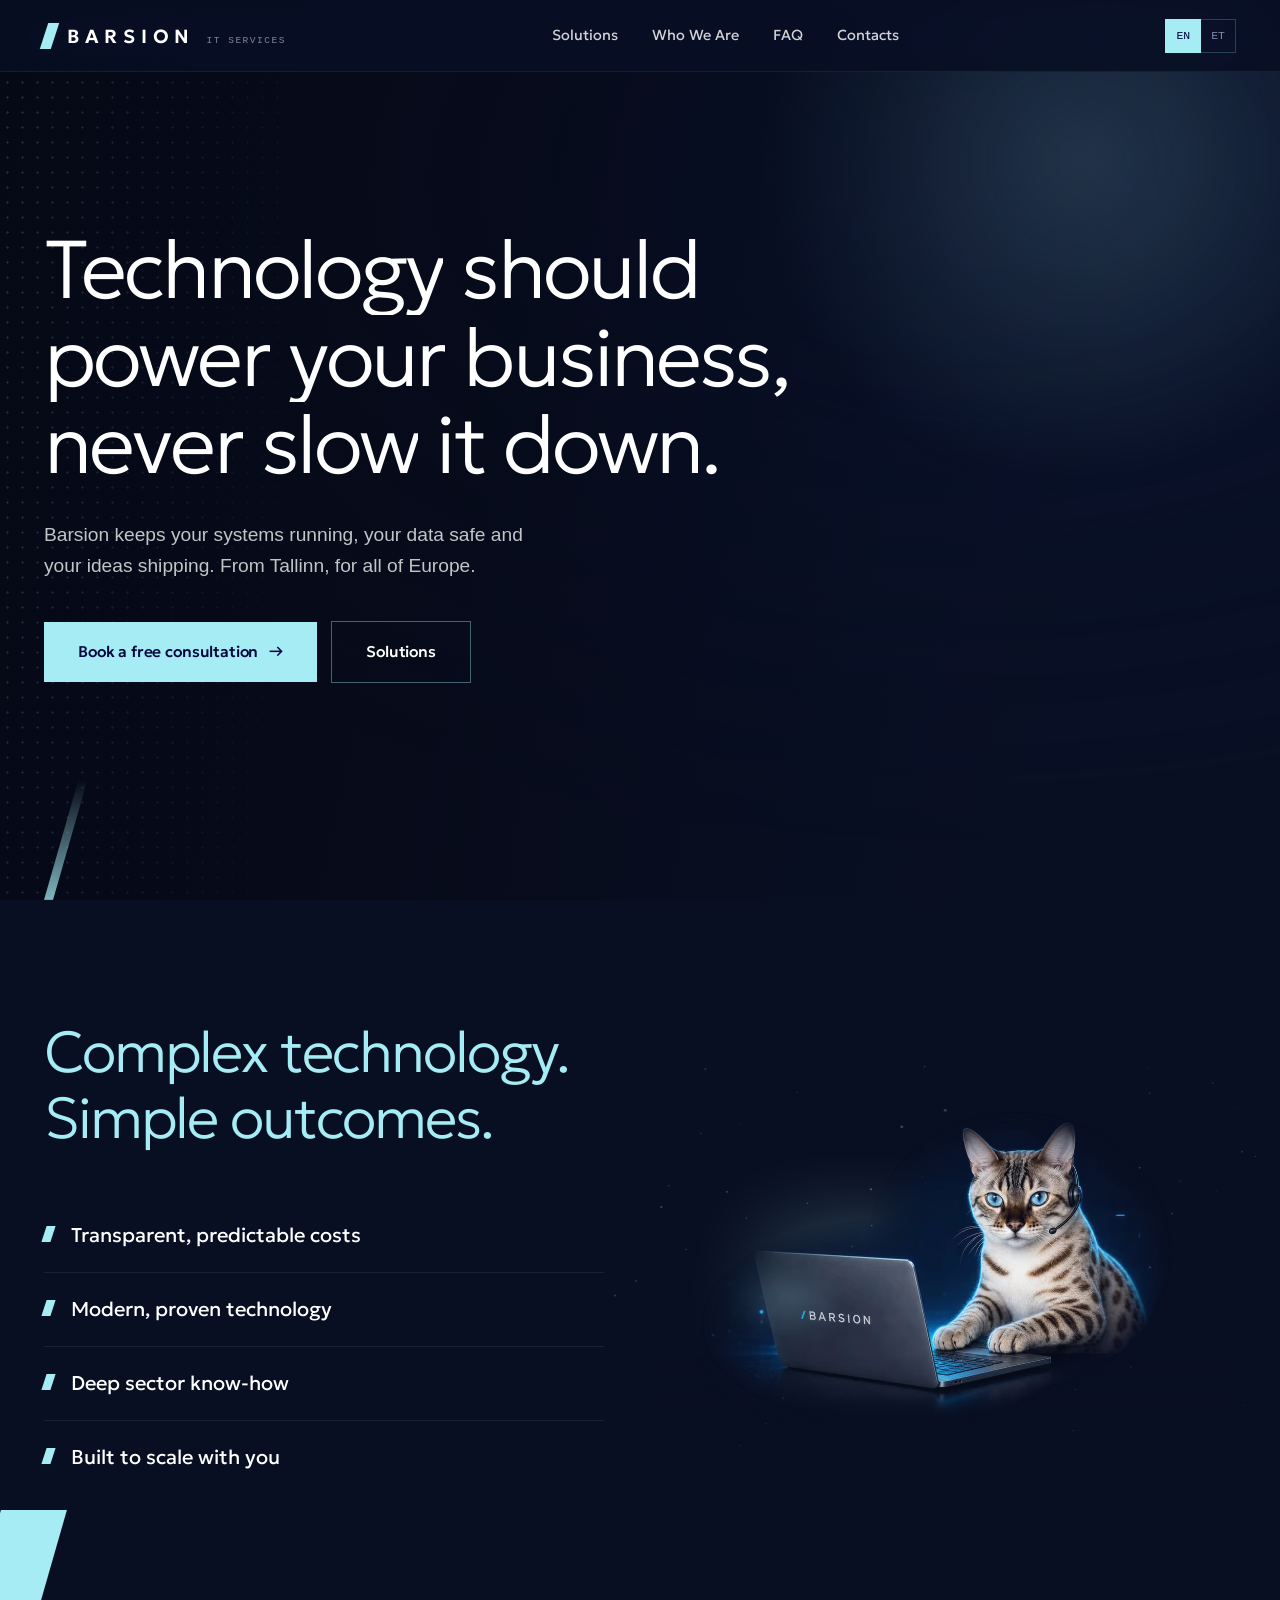
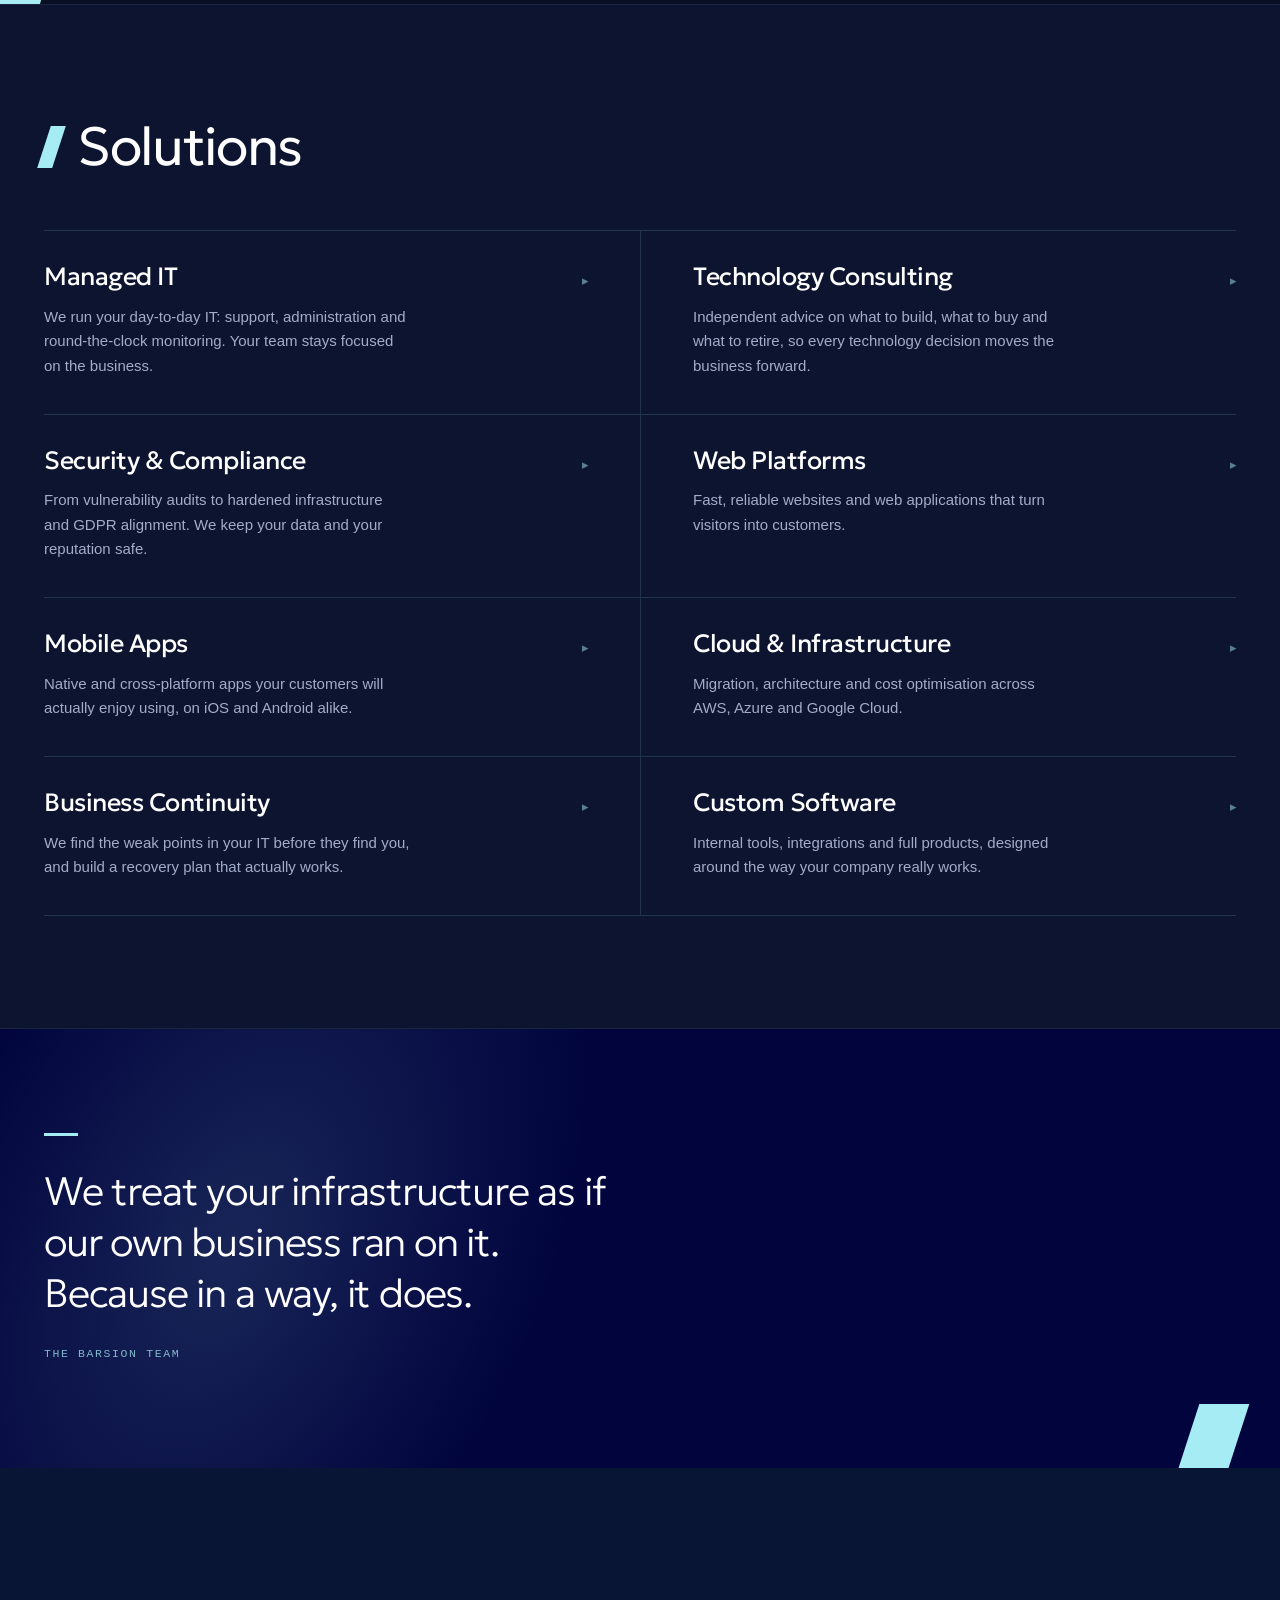
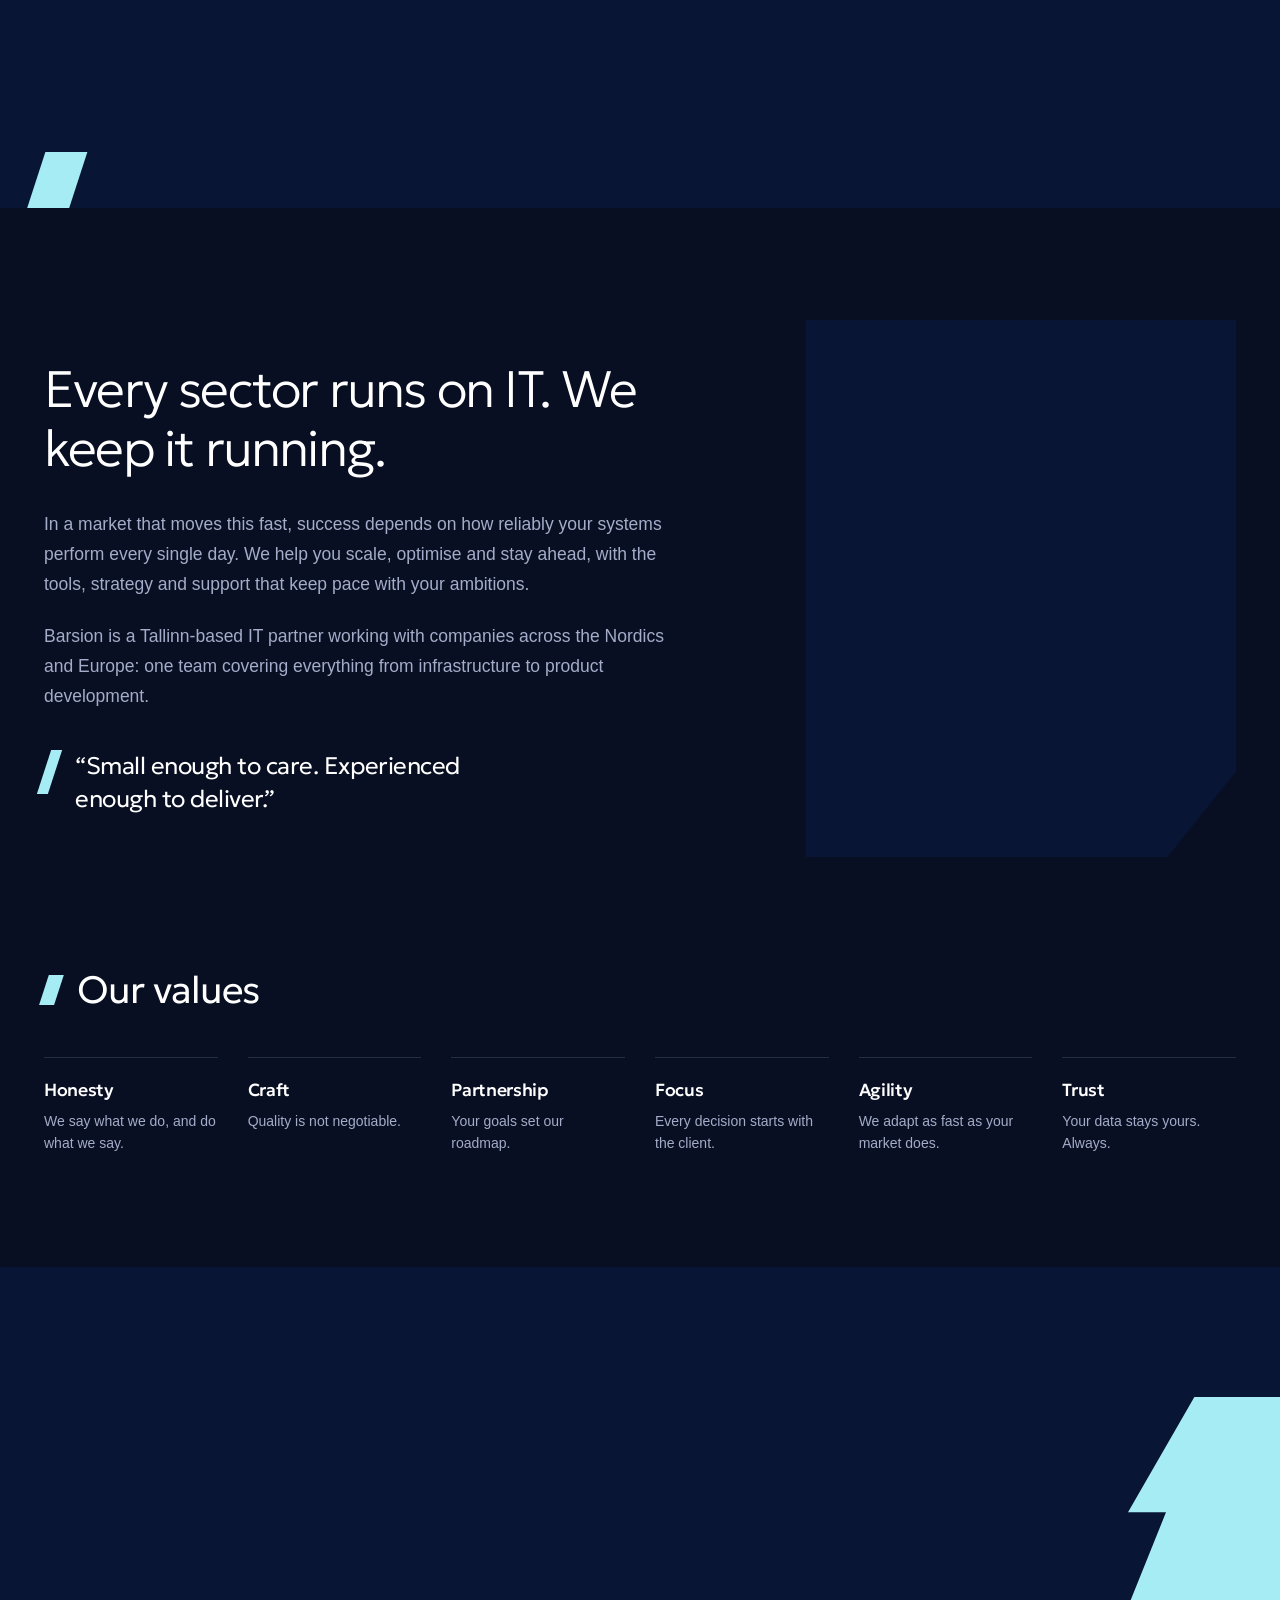
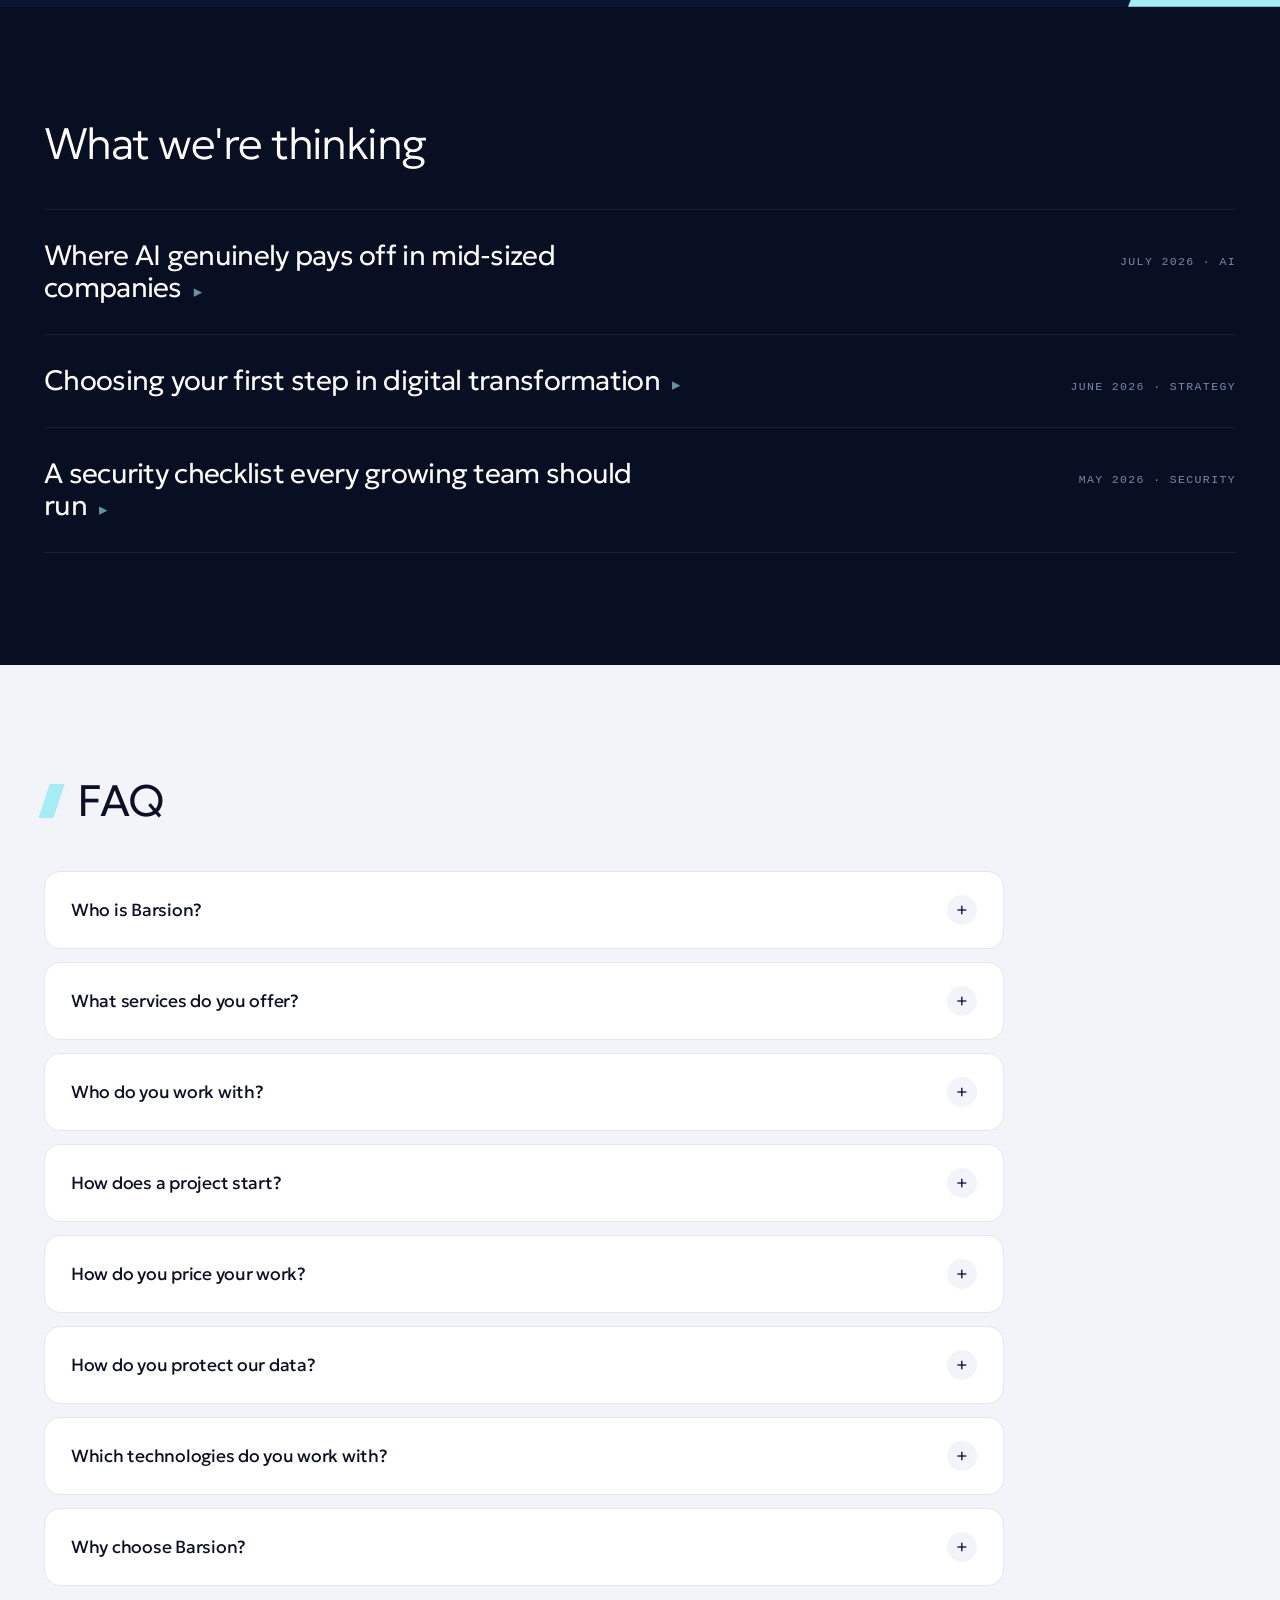
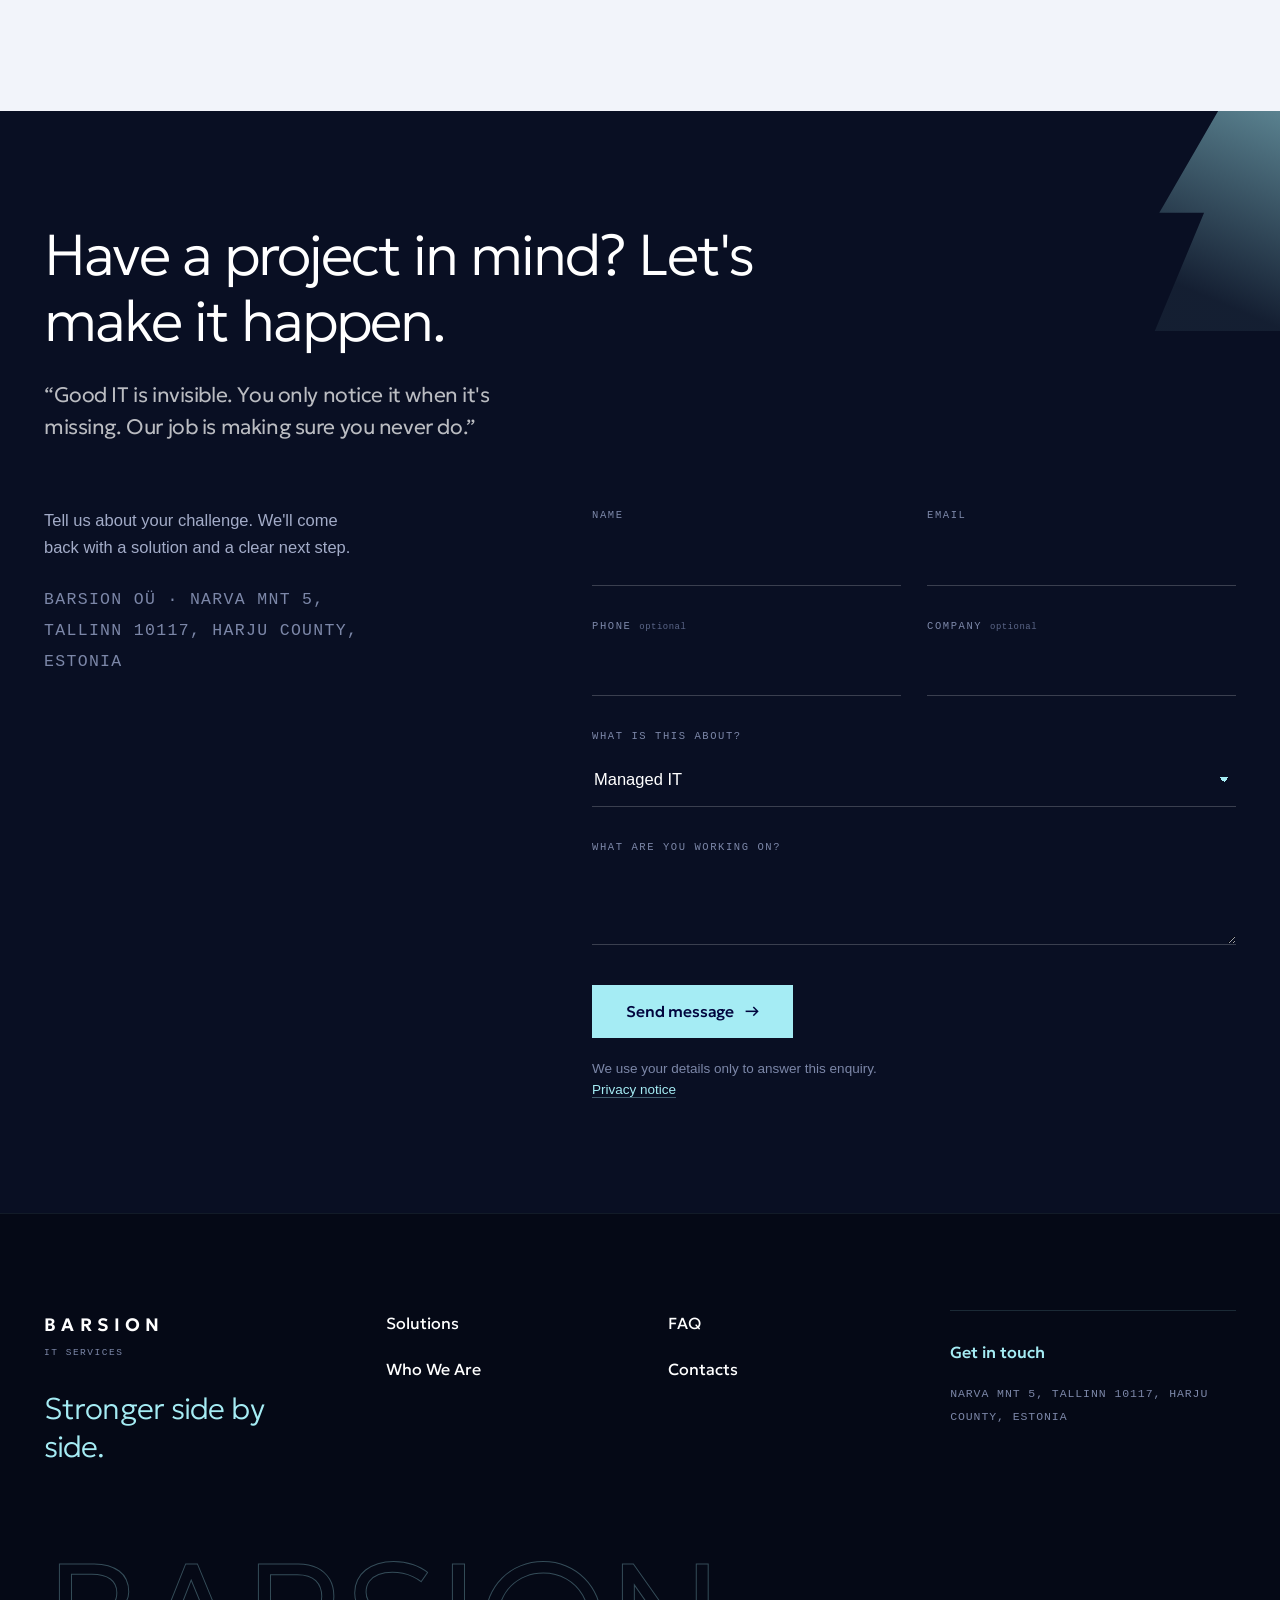
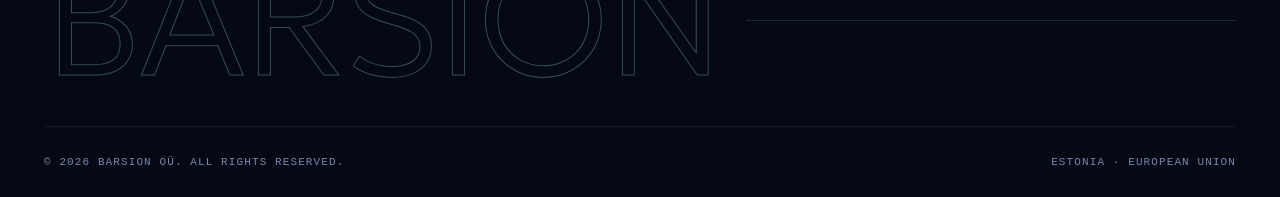
==== commit cde35aee: "New mascot: Bengal cat clip, black point matched to the page" ====
--- a/index.html
+++ b/index.html
@@ -112,7 +112,7 @@
     <div class="mwrap">
       <span class="sky" aria-hidden="true"></span>
       <div class="mstage">
-        <img class="mascot" src="mascot.jpg" width="848" height="464" alt="Barsion snow leopard mascot working at a laptop" loading="lazy">
+        <img class="mascot" src="mascot.jpg" width="1152" height="648" alt="Barsion mascot, a Bengal cat in a headset working at a laptop" loading="lazy">
         <span class="mfade" aria-hidden="true"></span>
         <span class="mglow" aria-hidden="true"></span>
       </div>
--- a/styles.css
+++ b/styles.css
@@ -152,19 +152,21 @@
    so still and video share one mask). Layer 1 is the vignette, layer 2 is a
    narrow tall ellipse that pinches the desk's straight far edge out of the
    lower half, layer 3 dissolves the bottom. Verified against frames 20/90/150/215. */
-/* The leopard sits high-right and the laptop low-left, so no single ellipse
-   hugs both without also keeping a bright slab of sky between them. The mask
-   is therefore the UNION of one ellipse per subject, intersected with a bottom
-   dissolve. Layers read bottom-up: laptop, then cat added to it, then the
-   bottom fade intersected with that union. Verified frame-by-frame. */
+/* The cat sits right-of-centre and the laptop low-left, so no single ellipse
+hugs both without keeping a slab of background between them. The mask is the
+UNION of one ellipse per subject, intersected with a bottom dissolve. Layers
+read bottom-up: laptop, cat added to it, bottom fade intersected with the union.
+The clip's black point was raised at encode time to match --bg, so the edges
+already agree with the page and the mask only has to hide the desk and glow.
+Values verified frame-by-frame against the encoded video, not guessed. */
 .mascot{display:block;width:100%;height:auto;
-  mask-image:linear-gradient(180deg,#000 82%,rgba(0,0,0,.35) 91%,transparent 100%),radial-gradient(ellipse 34% 46% at 62% 42%,#000 55%,transparent 100%),radial-gradient(ellipse 25% 21% at 27% 74%,#000 44%,transparent 100%);
-  mask-composite:intersect,add,add}
+mask-image:linear-gradient(180deg,#000 88%,rgba(0,0,0,.35) 94%,transparent 100%),radial-gradient(ellipse 26% 42% at 63% 48%,#000 52%,transparent 100%),radial-gradient(ellipse 33% 32% at 42% 70%,#000 50%,transparent 100%);
+mask-composite:intersect,add,add}
 /* -webkit-mask-image without a matching -webkit-mask-composite makes Chromium
-   union every layer and the image's box comes straight back, so both prefixed
-   properties ship together and only where the standard one is missing. */
+union every layer and the video's box comes straight back, so both prefixed
+properties ship together and only where the standard one is missing. */
 @supports not (mask-composite: intersect){
-  .mascot{-webkit-mask-image:linear-gradient(180deg,#000 82%,rgba(0,0,0,.35) 91%,transparent 100%),radial-gradient(ellipse 34% 46% at 62% 42%,#000 55%,transparent 100%),radial-gradient(ellipse 25% 21% at 27% 74%,#000 44%,transparent 100%);-webkit-mask-composite:source-in,source-over}
+.mascot{-webkit-mask-image:linear-gradient(180deg,#000 88%,rgba(0,0,0,.35) 94%,transparent 100%),radial-gradient(ellipse 26% 42% at 63% 48%,#000 52%,transparent 100%),radial-gradient(ellipse 33% 32% at 42% 70%,#000 50%,transparent 100%);-webkit-mask-composite:source-in,source-over}
 }
 video.mascot{position:absolute;inset:0;width:100%;height:100%;z-index:2;object-fit:cover;
   opacity:0;transition:opacity .7s var(--ease-out)}
@@ -174,8 +176,8 @@
 .live .mascot{animation:mfloat 9s var(--ease-in-out) infinite}
 @keyframes mfloat{50%{transform:translateY(-9px)}}
 .mfade{position:absolute;inset:0;z-index:3;pointer-events:none;
-  background:linear-gradient(180deg,transparent 74%,rgba(9,15,35,.28) 90%,var(--bg) 100%)}
-.mglow{position:absolute;left:8%;top:56%;width:42%;height:32%;z-index:4;pointer-events:none;opacity:.85;
+  background:linear-gradient(180deg,transparent 80%,rgba(9,15,35,.22) 92%,var(--bg) 100%)}
+.mglow{position:absolute;left:10%;top:48%;width:28%;height:30%;z-index:4;pointer-events:none;opacity:.85;
   background:radial-gradient(closest-side,rgba(165,236,244,.32),transparent 72%);filter:blur(14px)}
 .live .mglow{animation:mbreathe 5.2s var(--ease-in-out) infinite}
 @keyframes mbreathe{50%{opacity:.52;transform:scale(1.07)}}
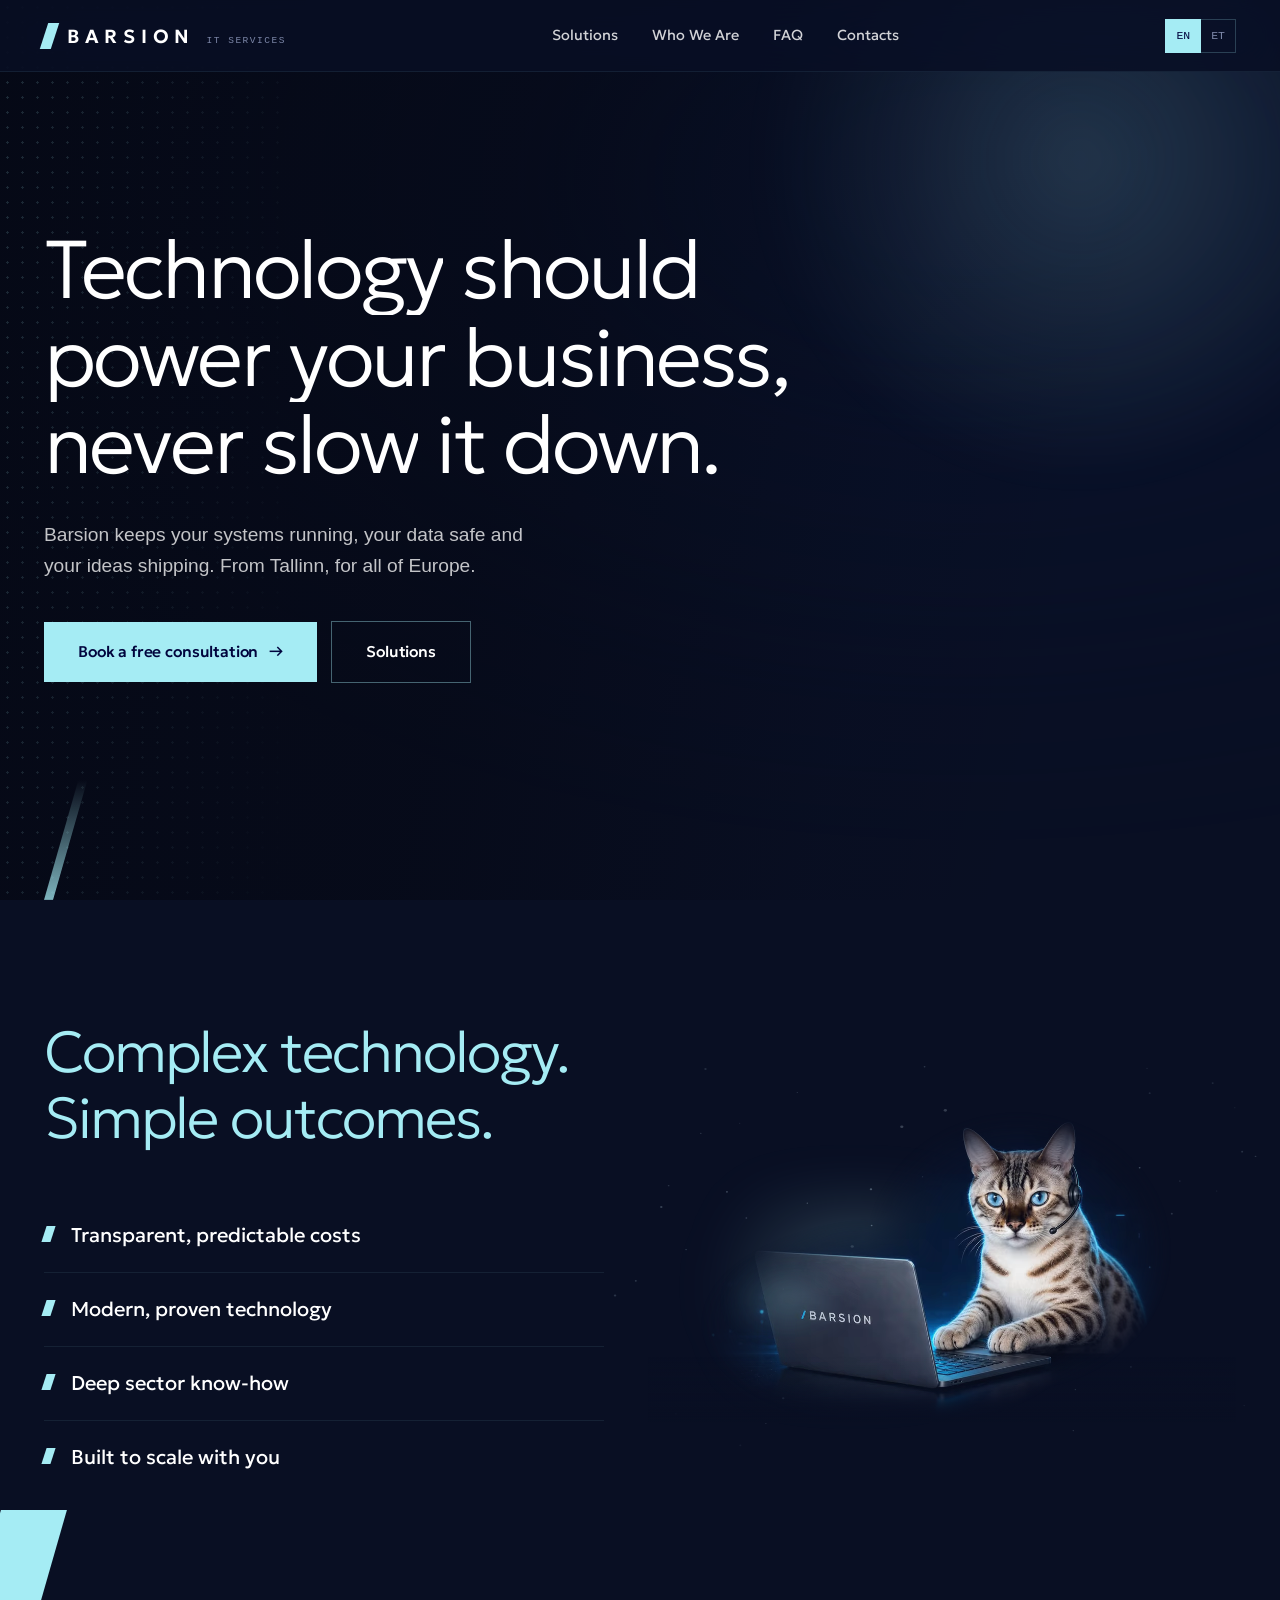
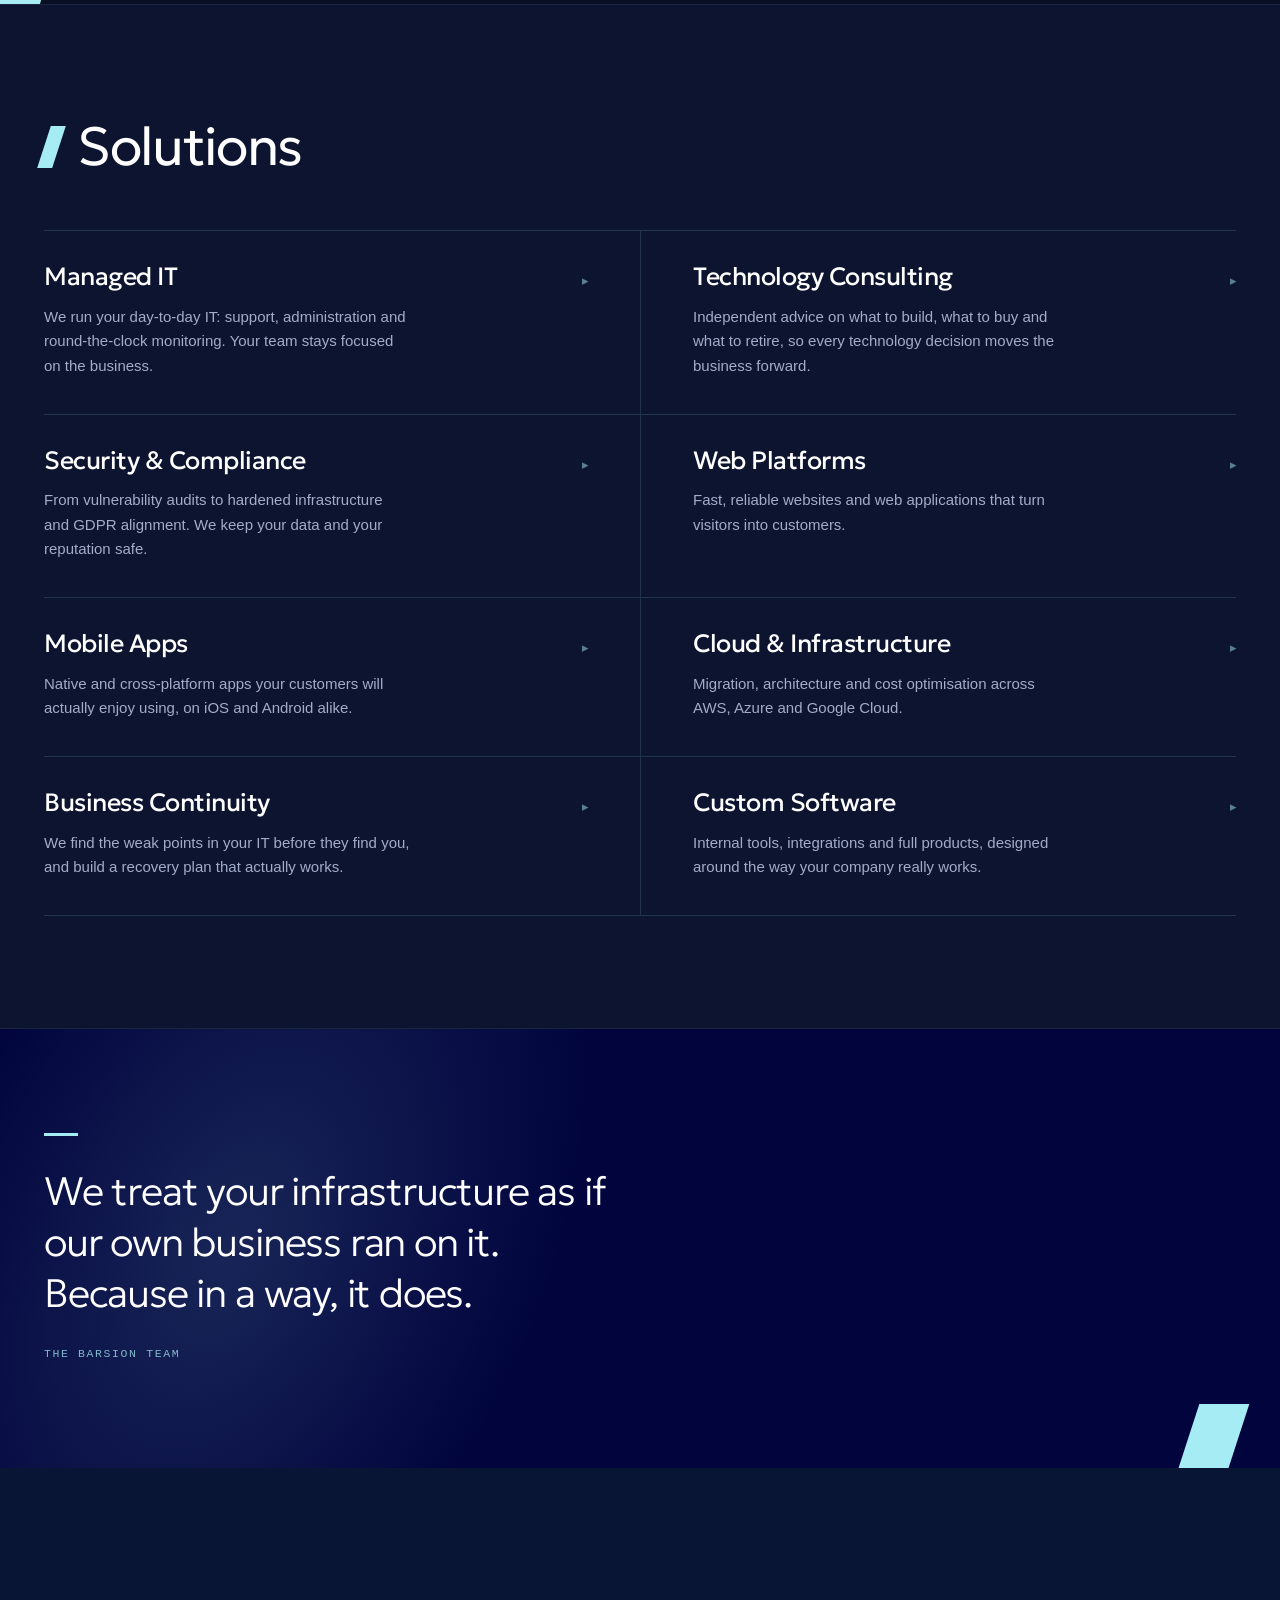
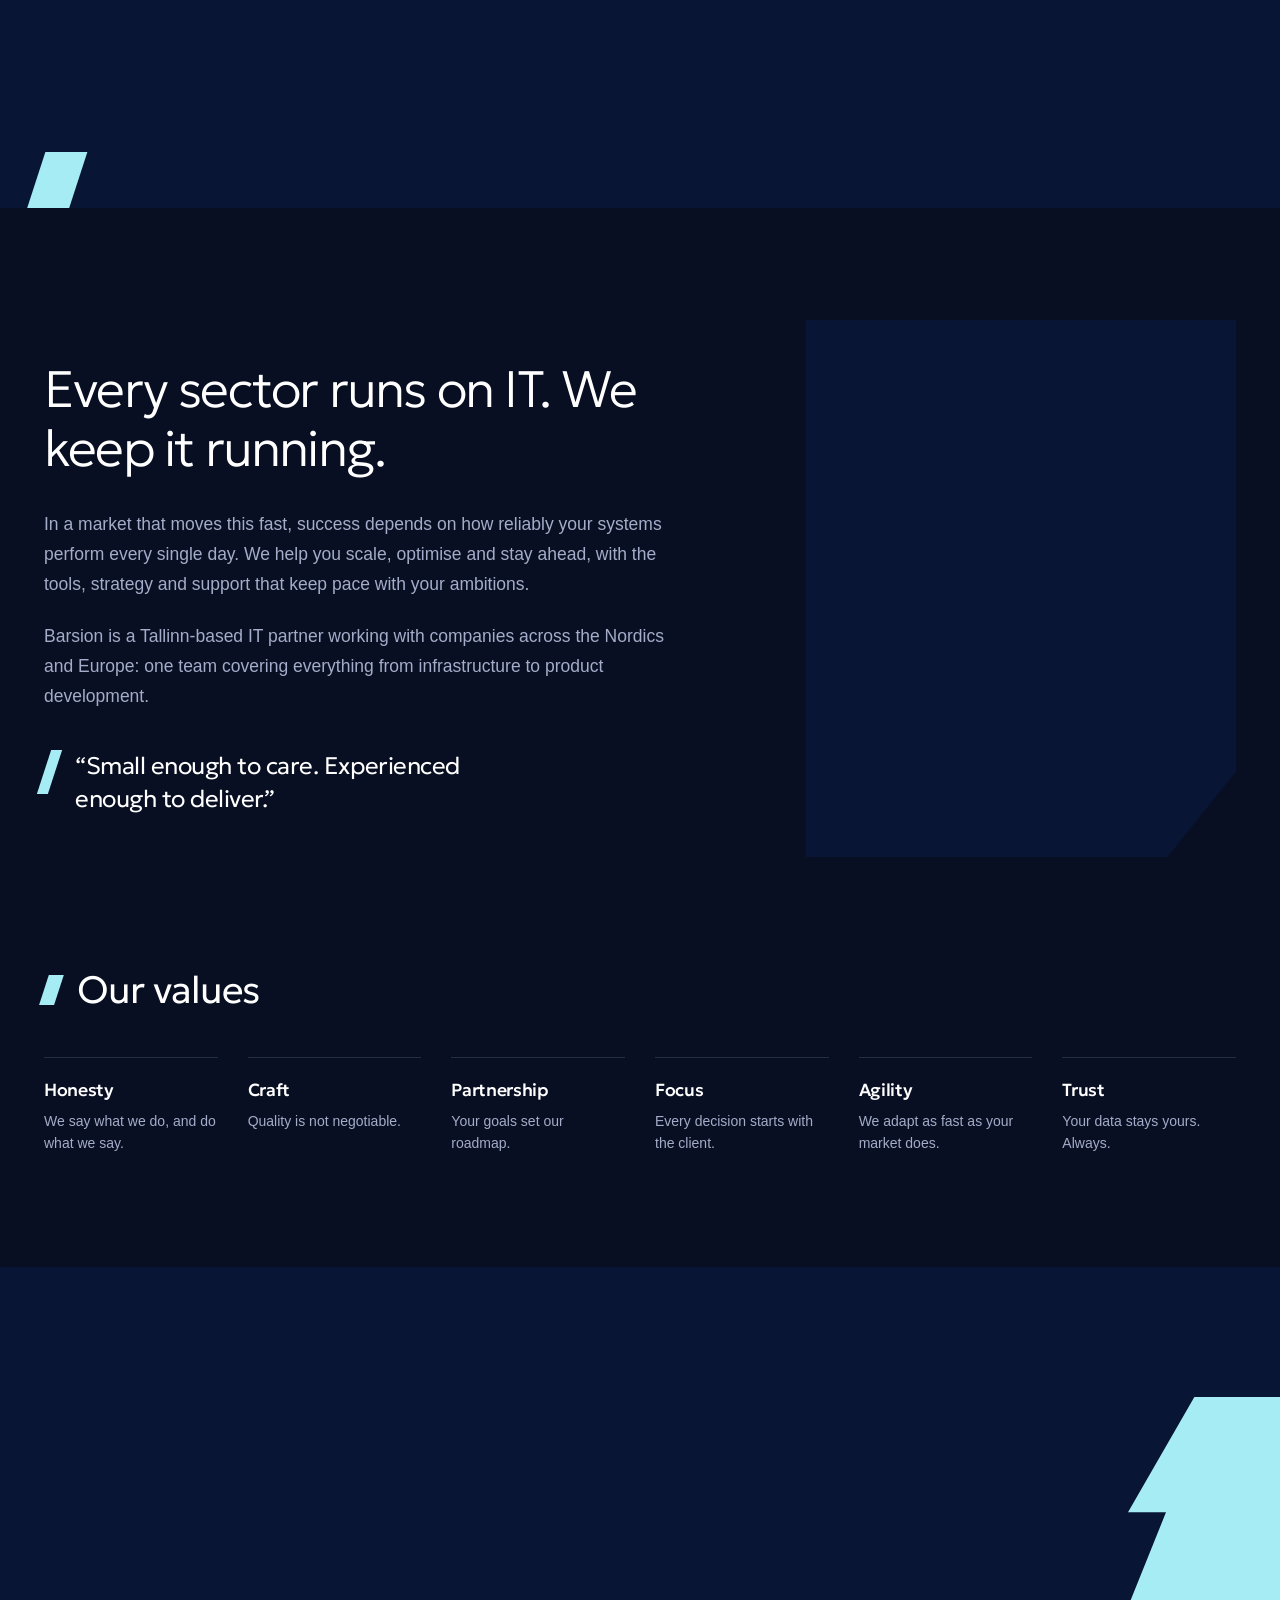
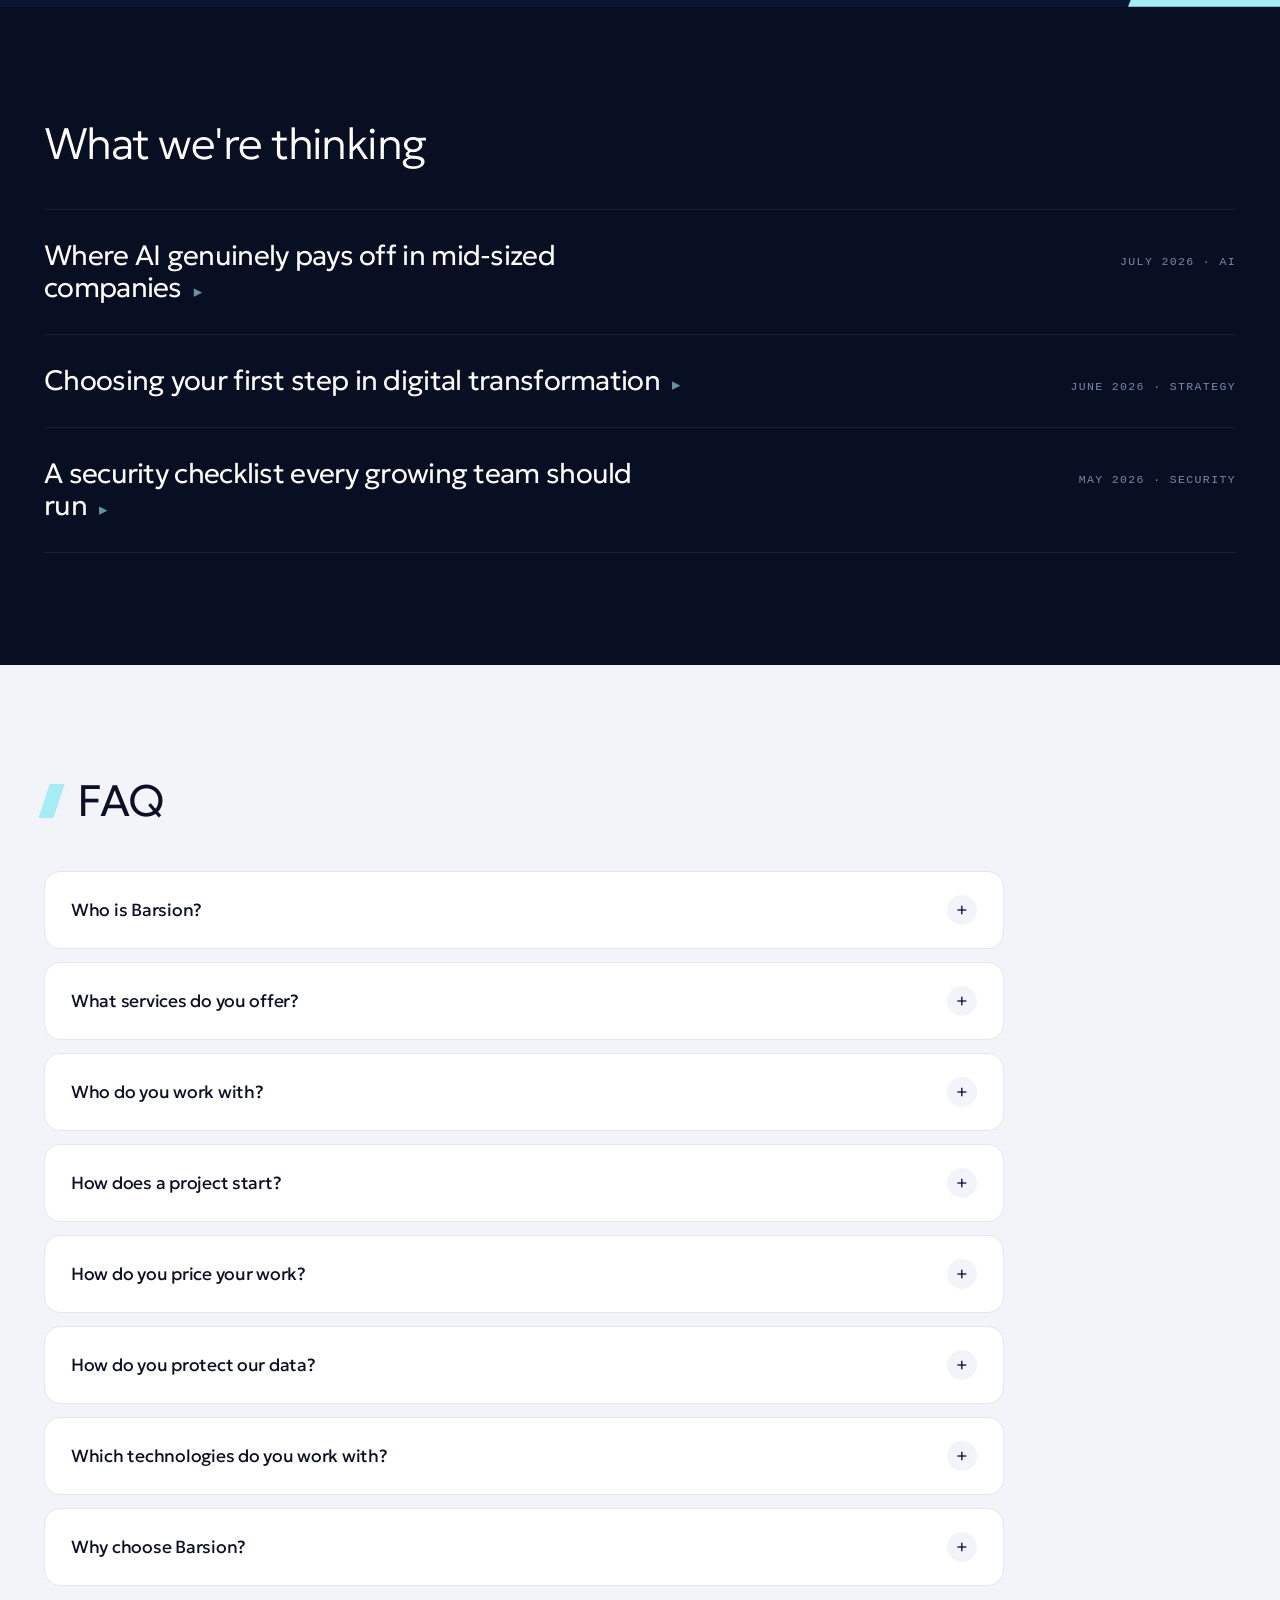
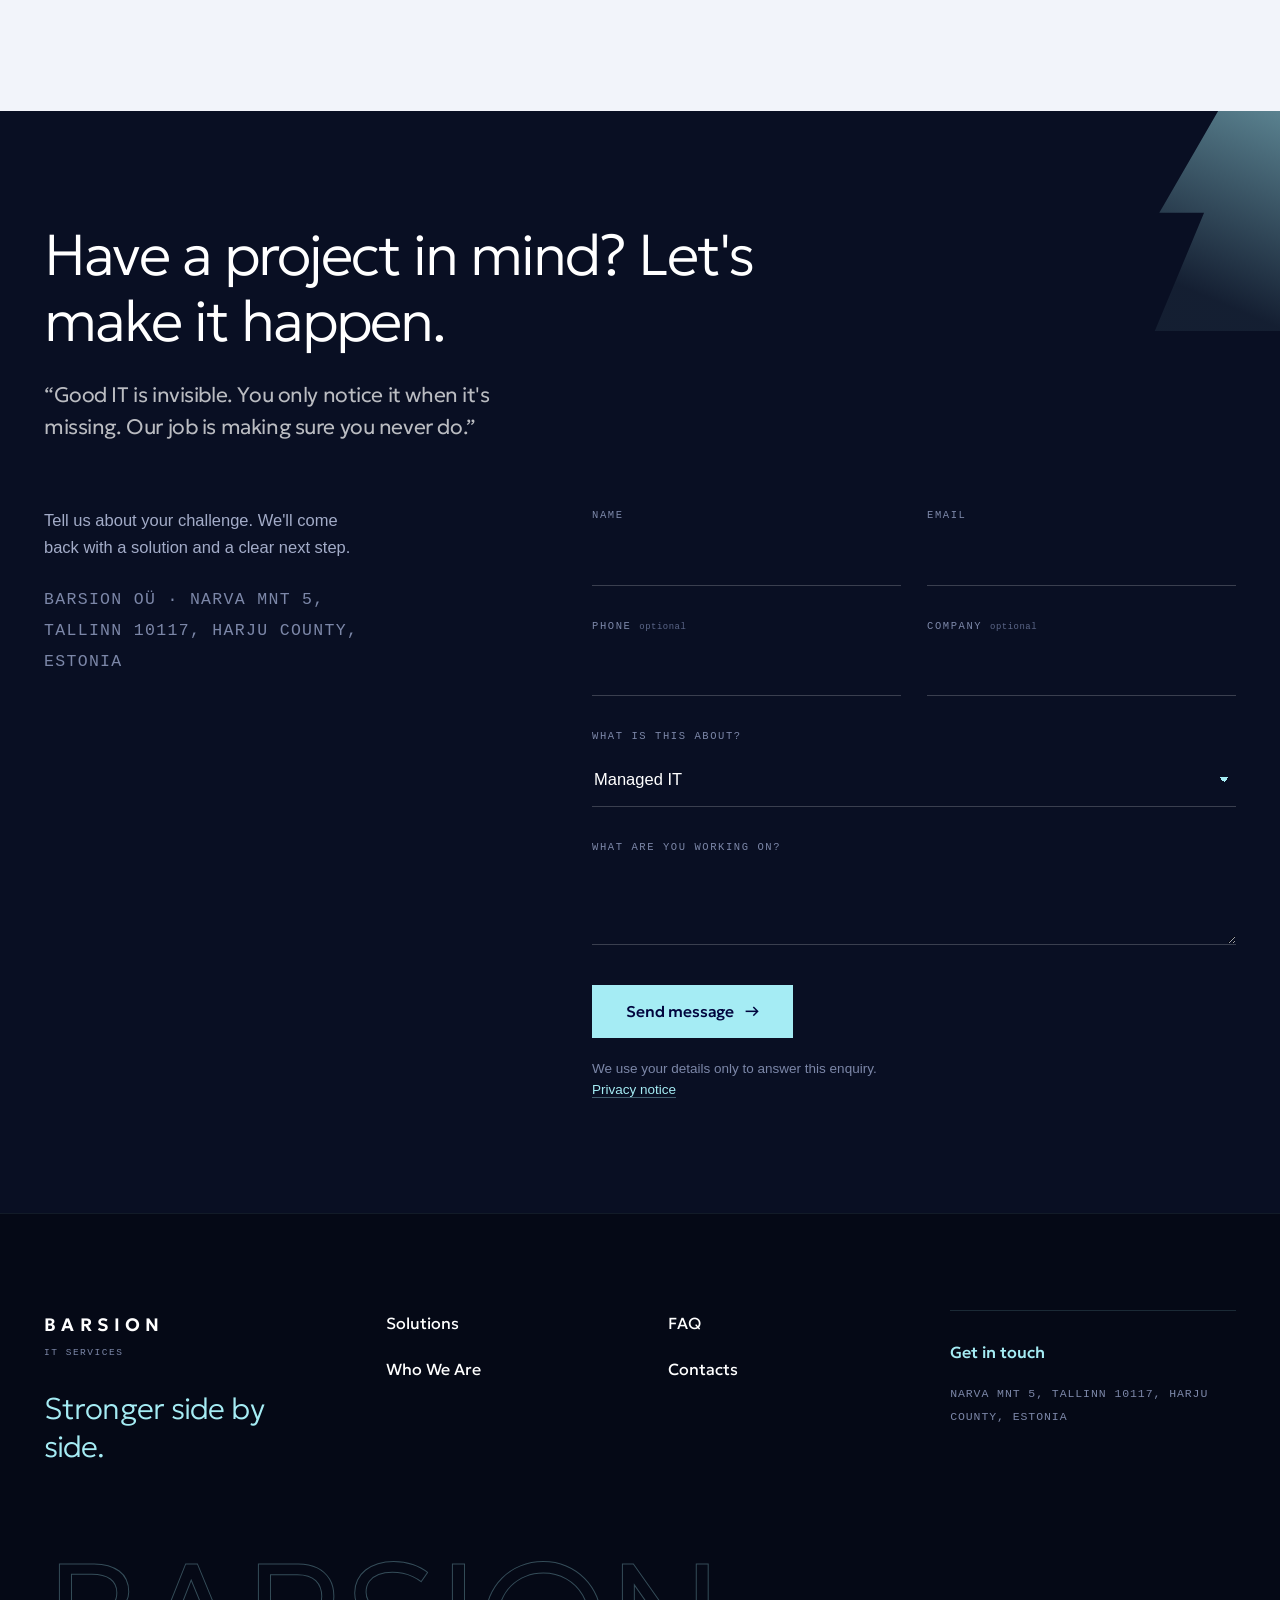
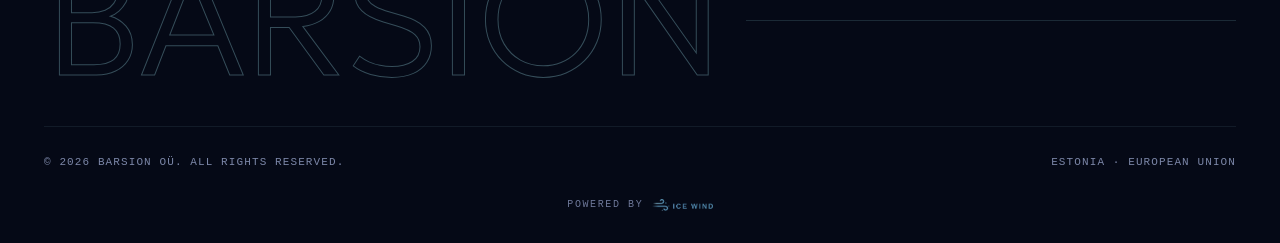
==== commit 4af9aefa: "Add Ice Wind agency credit to the footer" ====
--- a/index.html
+++ b/index.html
@@ -320,6 +320,10 @@
       <span data-i18n="ft_copy">© 2026 Barsion OÜ. All rights reserved.</span>
       <span data-i18n="ft_loc">Estonia · European Union</span>
     </div>
+    <a class="pb" href="https://www.icewinddaleconsulting.com/" target="_blank" rel="noopener noreferrer">
+      <span>Powered by</span>
+      <img src="icewind.png" width="322" height="64" alt="Ice Wind Dale Consulting" loading="lazy">
+    </a>
   </div>
 </footer>
 
--- a/styles.css
+++ b/styles.css
@@ -146,8 +146,7 @@
 @keyframes twinkle{50%{opacity:.3}}
 .mwrap::before{content:"";position:absolute;left:2%;bottom:14%;width:66%;height:54%;z-index:0;
   background:radial-gradient(circle,rgba(165,236,244,.26),transparent 66%);filter:blur(28px)}
-.mstage{position:relative;z-index:1;transform:translate3d(0,0,0);
-  transition:transform .55s var(--ease-out)}
+.mstage{position:relative;z-index:1}
 /* Mask tuned to the video's framing (the poster is frame 0 of the same clip,
    so still and video share one mask). Layer 1 is the vignette, layer 2 is a
    narrow tall ellipse that pinches the desk's straight far edge out of the
@@ -168,19 +167,23 @@
 @supports not (mask-composite: intersect){
 .mascot{-webkit-mask-image:linear-gradient(180deg,#000 88%,rgba(0,0,0,.35) 94%,transparent 100%),radial-gradient(ellipse 26% 42% at 63% 48%,#000 52%,transparent 100%),radial-gradient(ellipse 33% 32% at 42% 70%,#000 50%,transparent 100%);-webkit-mask-composite:source-in,source-over}
 }
-video.mascot{position:absolute;inset:0;width:100%;height:100%;z-index:2;object-fit:cover;
-  opacity:0;transition:opacity .7s var(--ease-out)}
+video.mascot{position:absolute;inset:0;width:100%;height:100%;z-index:2;object-fit:cover;opacity:0}
 video.mascot.on{opacity:1}
-/* the clip carries its own life: stop doubling it with our own motion */
-.playing .mascot,.playing .mglow{animation:none}
-.live .mascot{animation:mfloat 9s var(--ease-in-out) infinite}
-@keyframes mfloat{50%{transform:translateY(-9px)}}
+/* The poster is frame 0 of this very clip, so the swap needs no crossfade — and must
+   not have one: a fade composites the already-moving video over the frozen poster and
+   the cat appears doubled. For the same reason the still is hidden outright once the
+   clip runs: the mask is feathered at its edges, so anywhere its alpha is below 1 the
+   video is semi-transparent and the frozen still shows through behind it. */
+.playing img.mascot{visibility:hidden}
+/* The clip carries all of its own motion. Nothing may move the element itself:
+   an overriding rule is not enough here — `.playing .mascot{animation:none}` and
+   `.live .mascot{animation:mfloat}` had equal specificity, so the later one won
+   and the float ran the whole time. The animations are therefore deleted, not
+   overridden, and the glow is a constant light rather than a pulsing one. */
 .mfade{position:absolute;inset:0;z-index:3;pointer-events:none;
   background:linear-gradient(180deg,transparent 80%,rgba(9,15,35,.22) 92%,var(--bg) 100%)}
 .mglow{position:absolute;left:10%;top:48%;width:28%;height:30%;z-index:4;pointer-events:none;opacity:.85;
   background:radial-gradient(closest-side,rgba(165,236,244,.32),transparent 72%);filter:blur(14px)}
-.live .mglow{animation:mbreathe 5.2s var(--ease-in-out) infinite}
-@keyframes mbreathe{50%{opacity:.52;transform:scale(1.07)}}
 .mani .corner{position:absolute;left:-16px;bottom:-24px;width:66px;height:118px;background:var(--cyan);transform:skewX(-16deg);z-index:1}
 
 /* ── solutions: engineered cage ─────────────────────────── */
@@ -355,6 +358,17 @@
 .ft-mark i{flex:1;height:1px;background:var(--line);min-width:20px}
 .ft-bottom{border-top:1px solid var(--line-soft);padding:26px 0;display:flex;justify-content:space-between;gap:16px;flex-wrap:wrap;
   font-family:var(--fm);font-size:11px;letter-spacing:.1em;text-transform:uppercase;color:var(--dim)}
+/* Agency credit. Deliberately quiet — small, wide-tracked, low in the page — but the
+   colour still clears 4.5:1 on the footer, because this is a real text link and
+   dimming it further would be an accessibility failure rather than restraint.
+   It recedes through size and spacing, and comes to full strength on hover. */
+.pb{display:flex;align-items:center;justify-content:center;gap:9px;padding:0 0 30px;
+  font-family:var(--fm);font-size:10px;letter-spacing:.16em;text-transform:uppercase;
+  color:#6E7899;width:fit-content;margin:0 auto;transition:color var(--d-hover) ease}
+.pb img{height:12px;width:auto;opacity:.72;transition:opacity var(--d-hover) ease}
+.pb:hover{color:#A3ACC8}
+.pb:hover img{opacity:1}
+.pb:focus-visible{outline-offset:6px}
 
 /* ── hover motion: gated so a tap never leaves a stuck state ── */
 @media (hover:hover) and (pointer:fine){
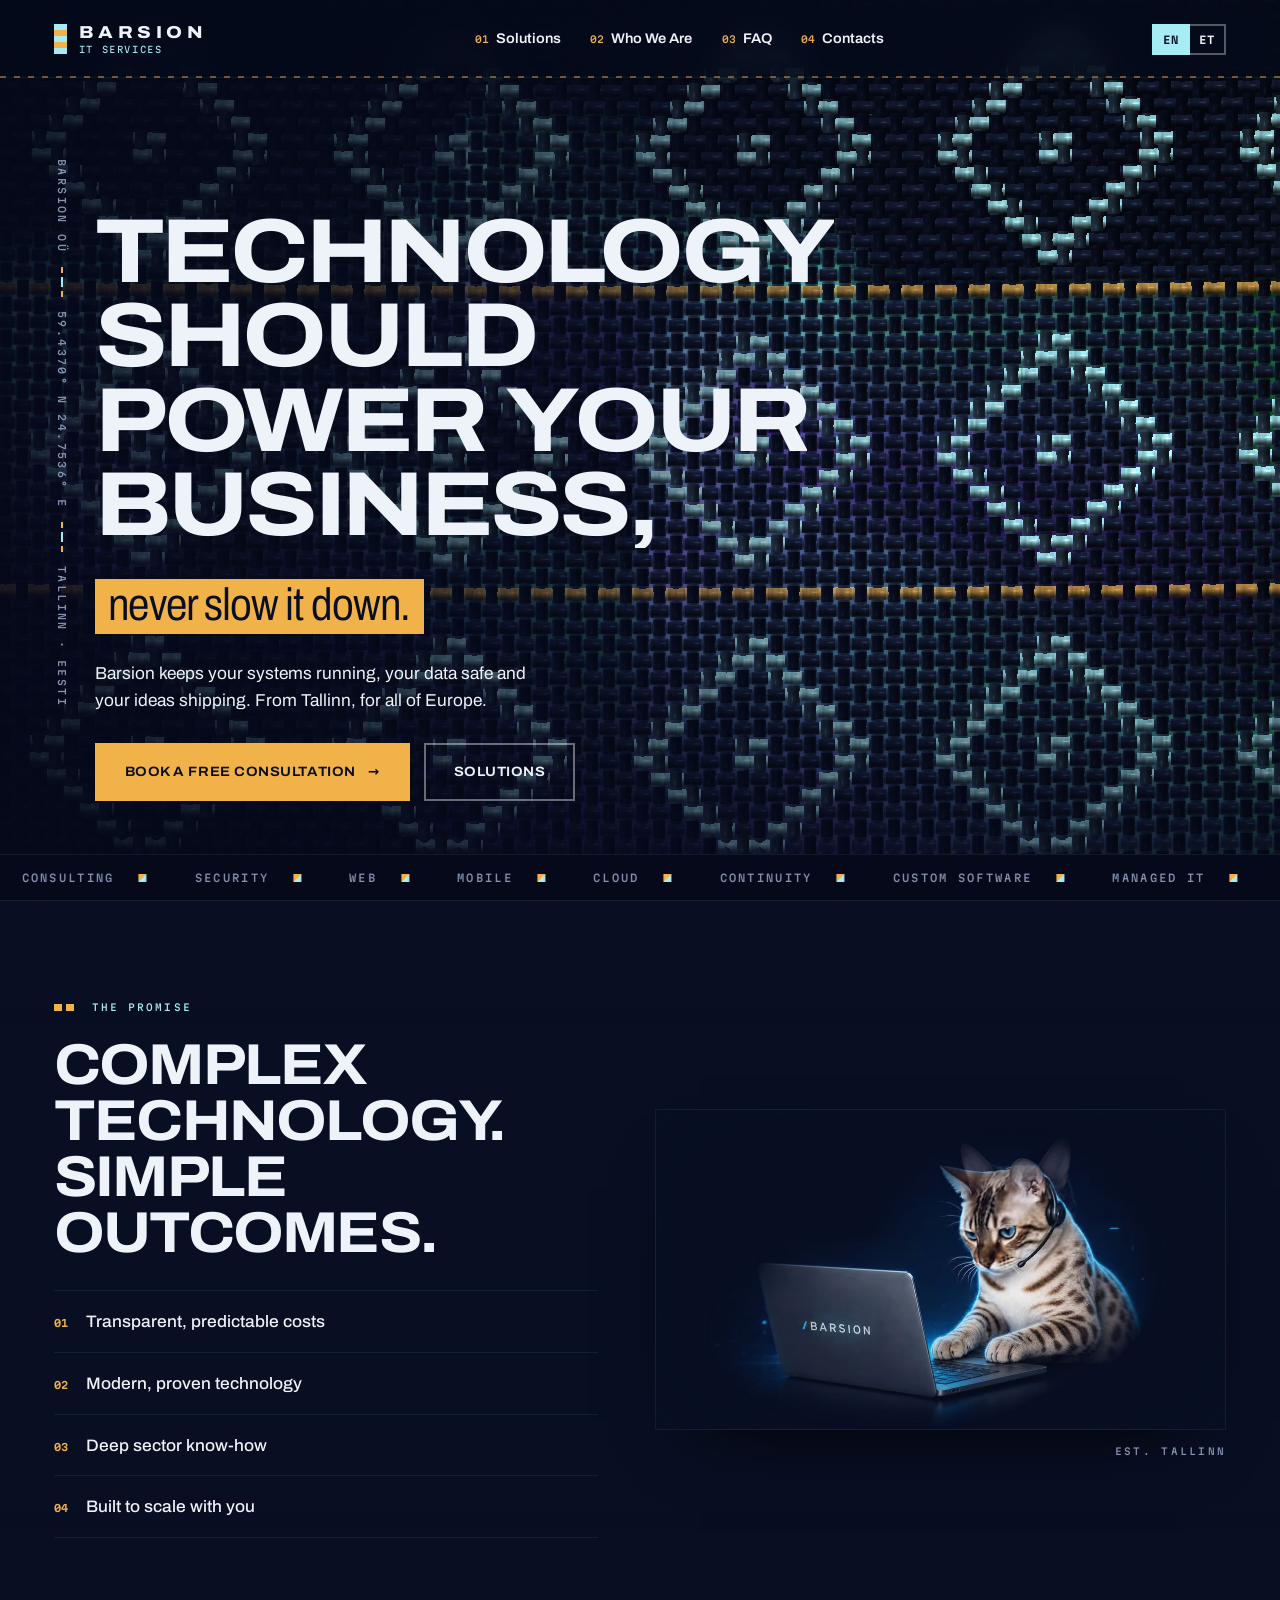
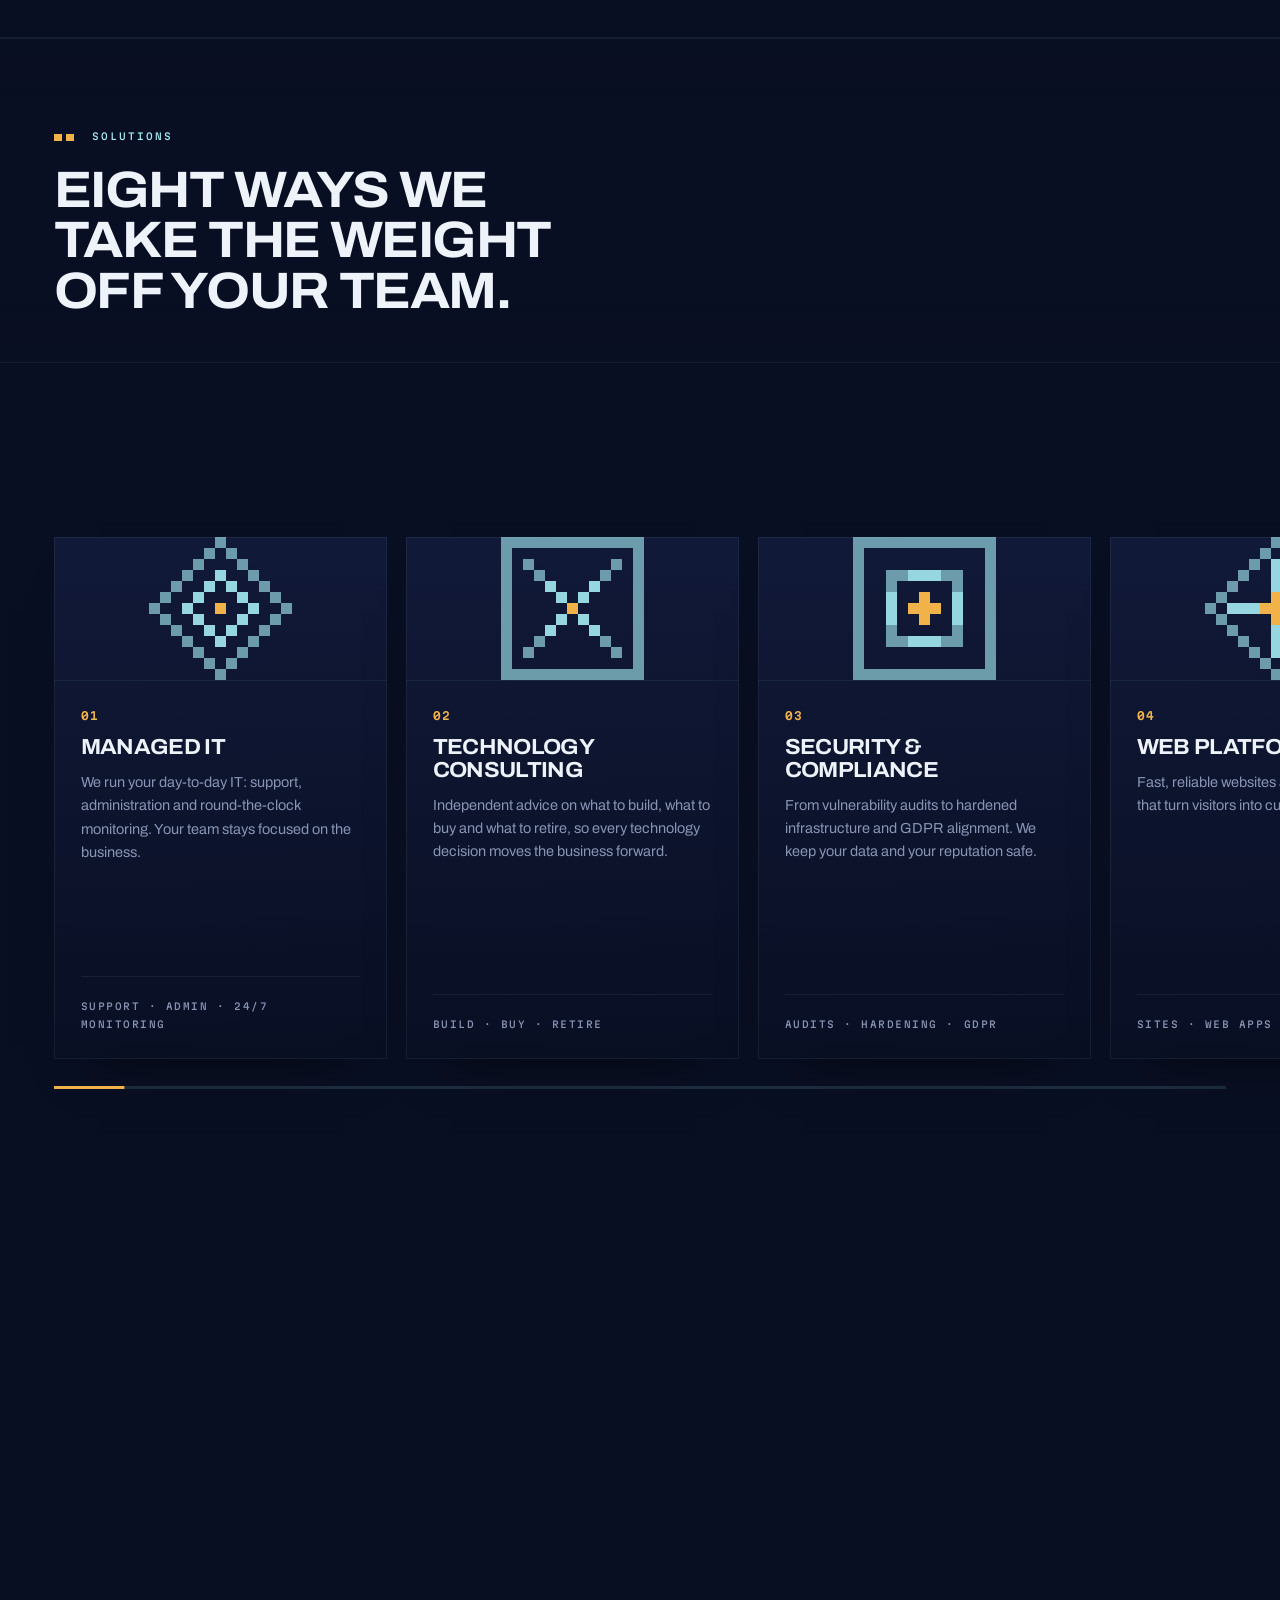
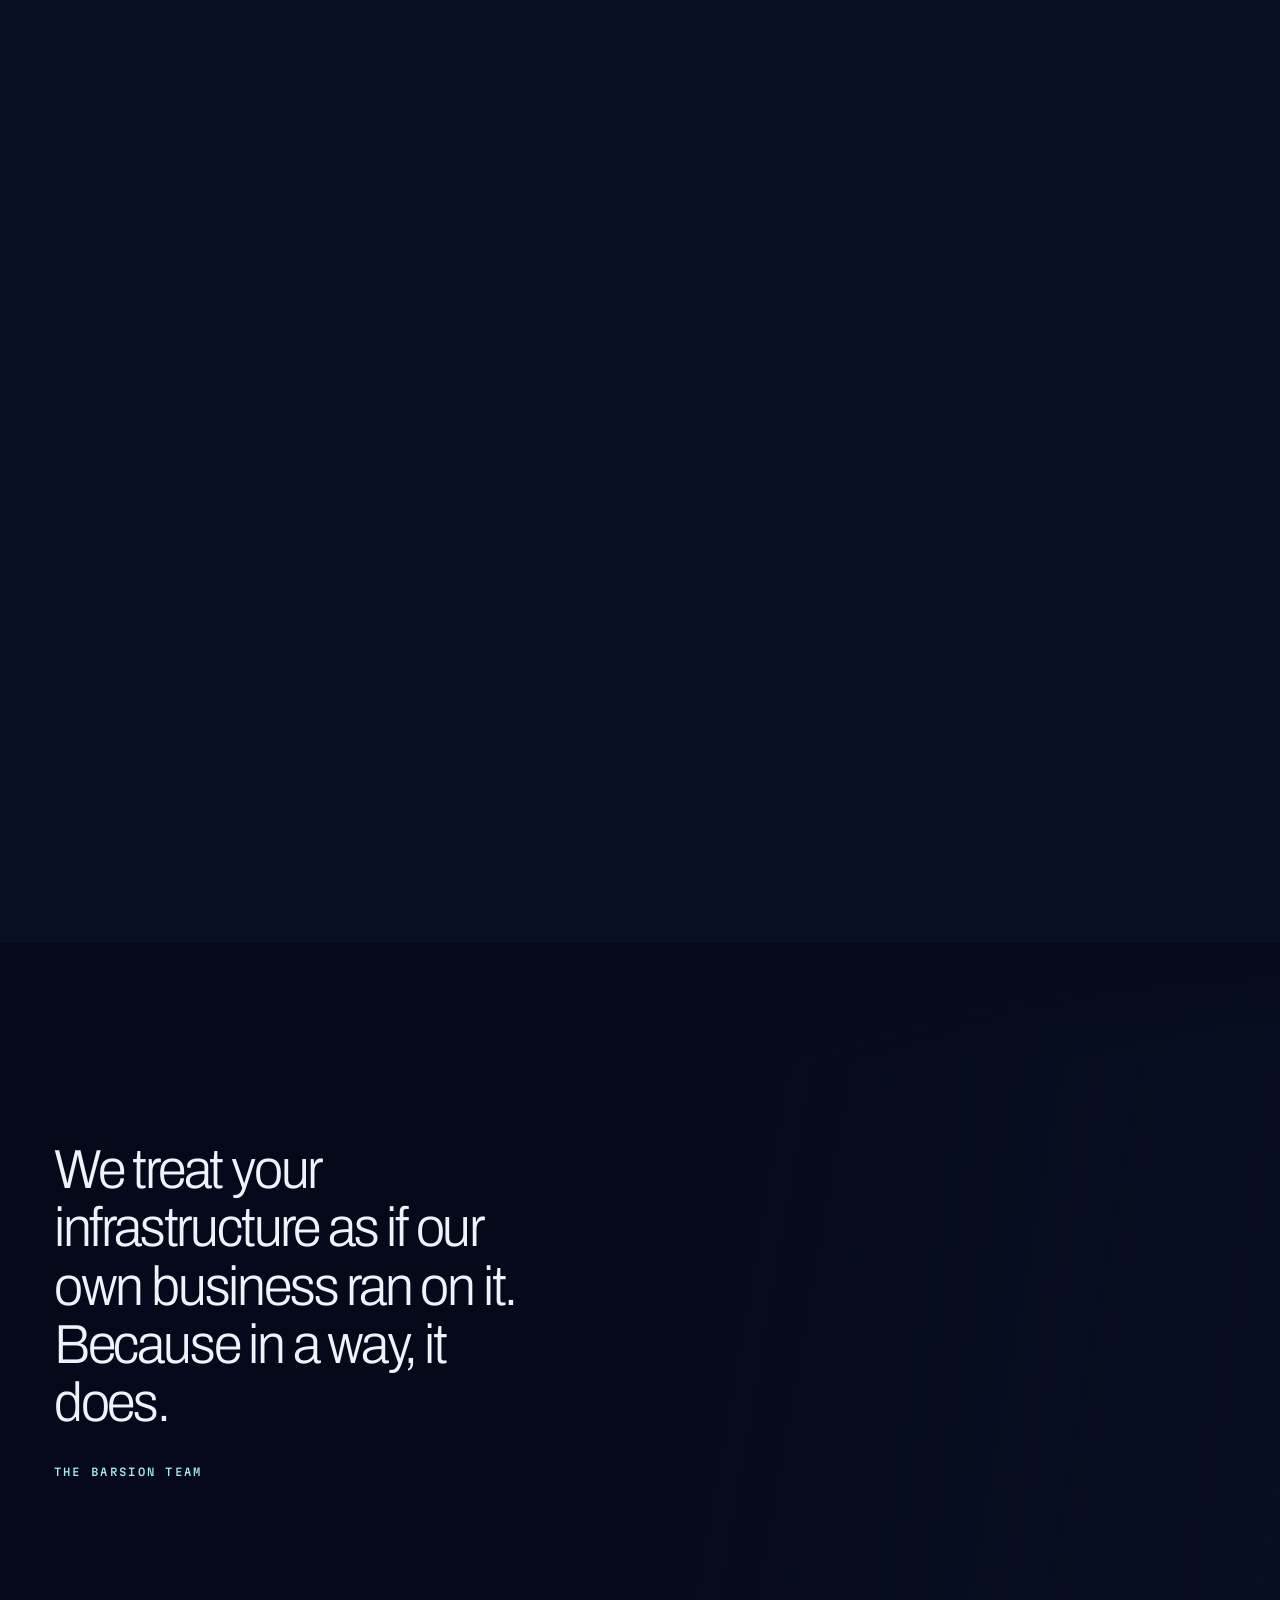
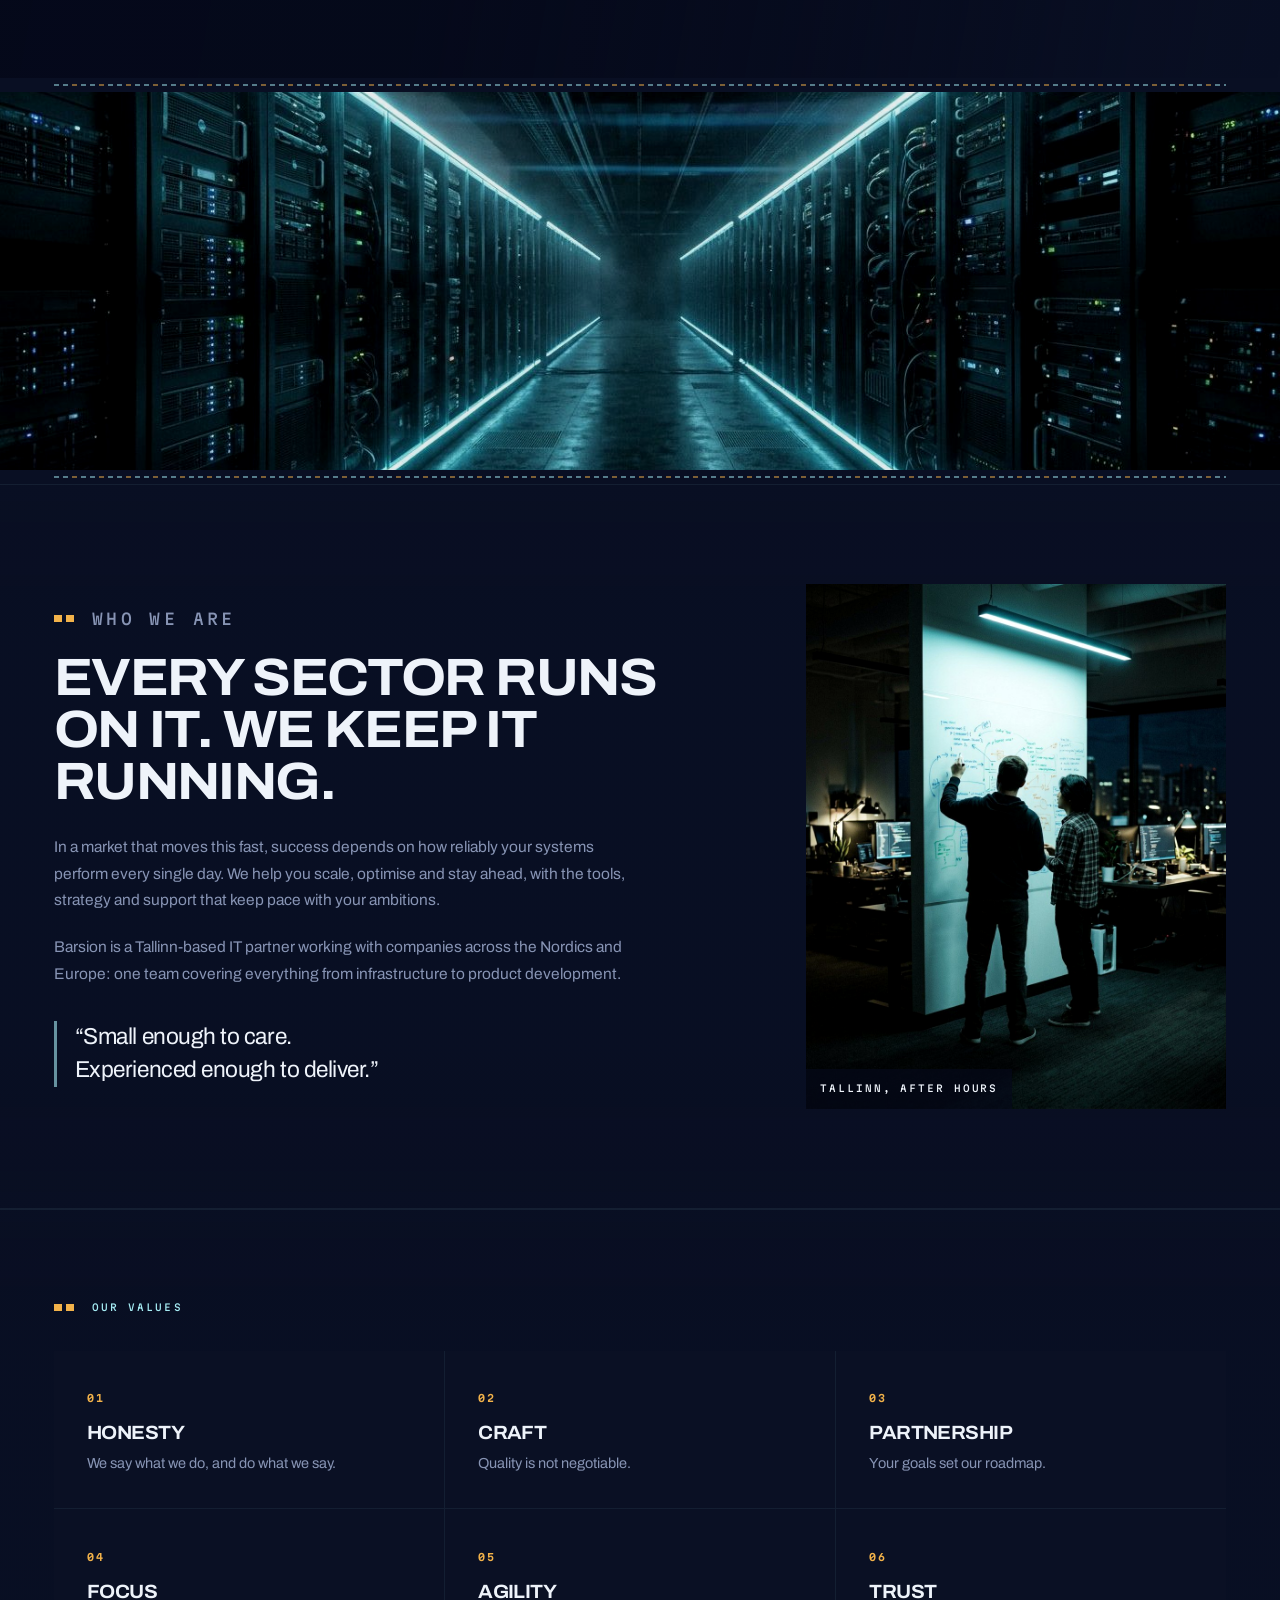
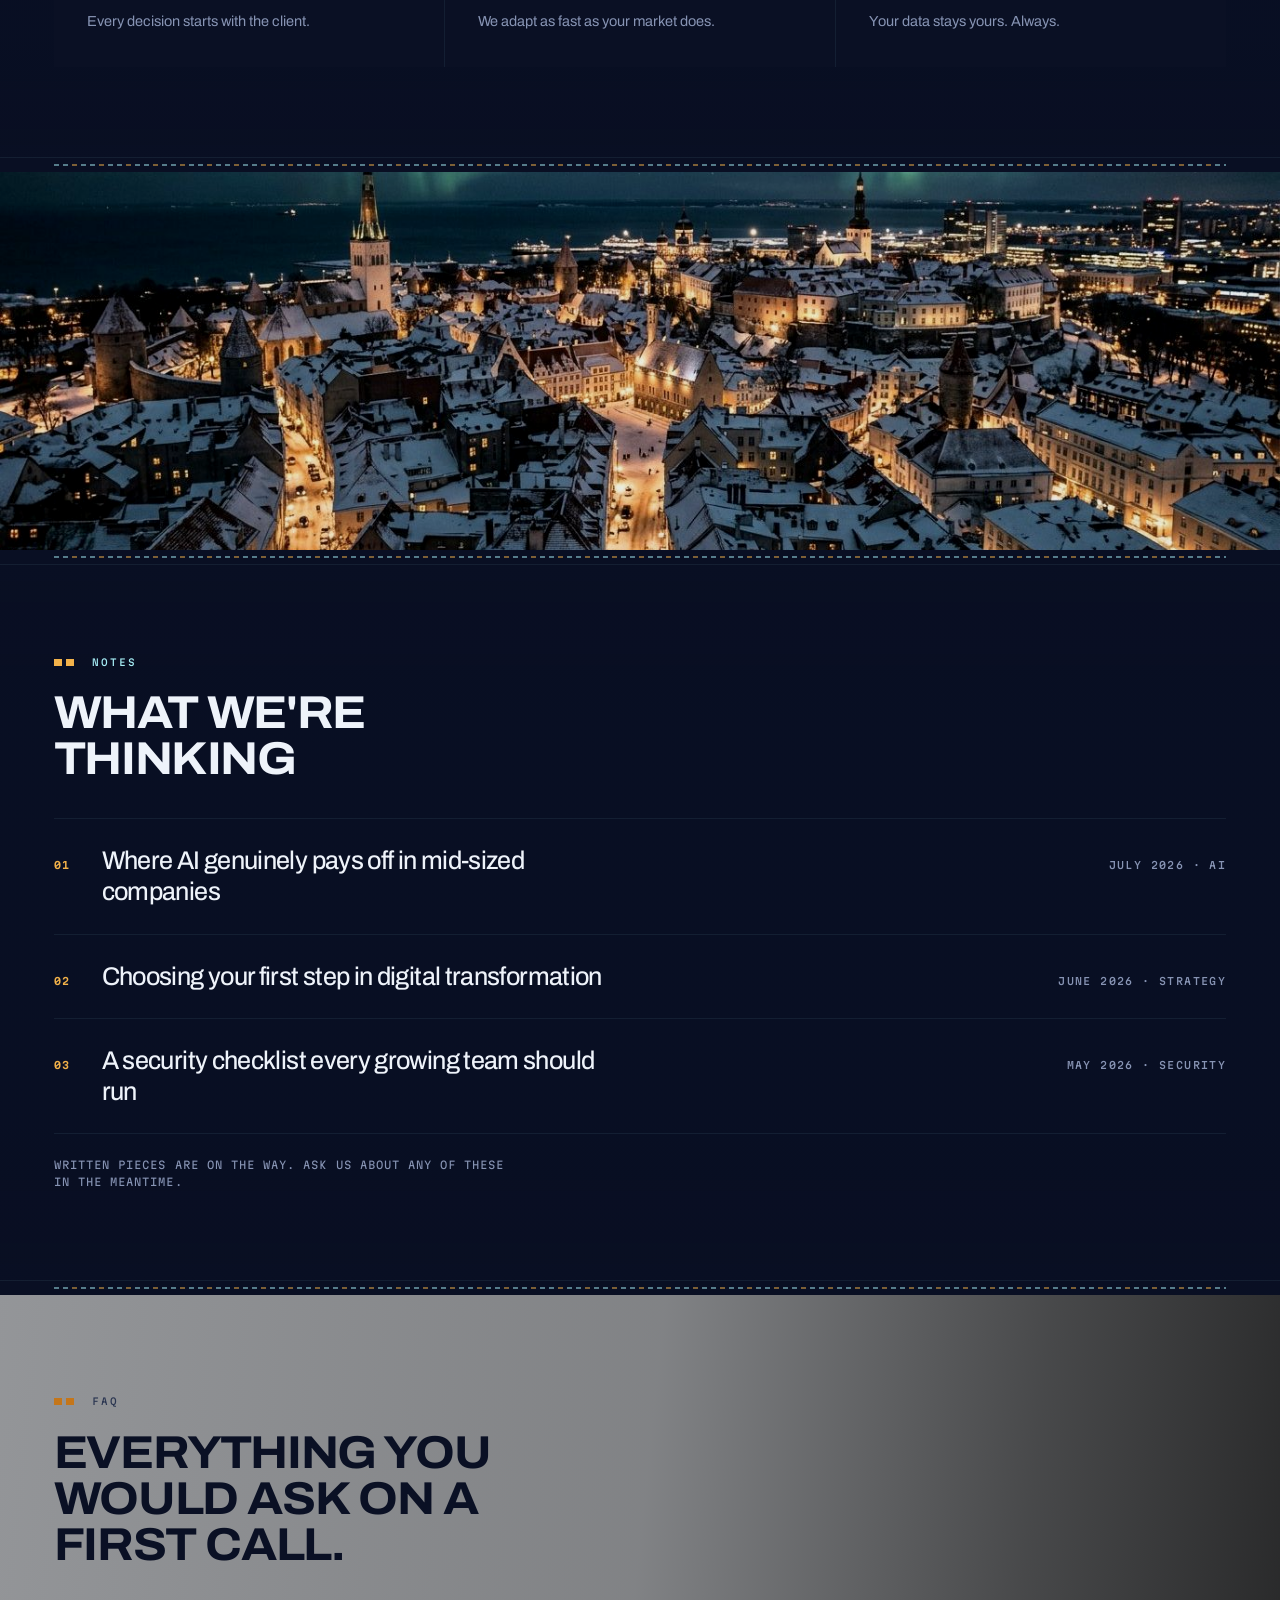
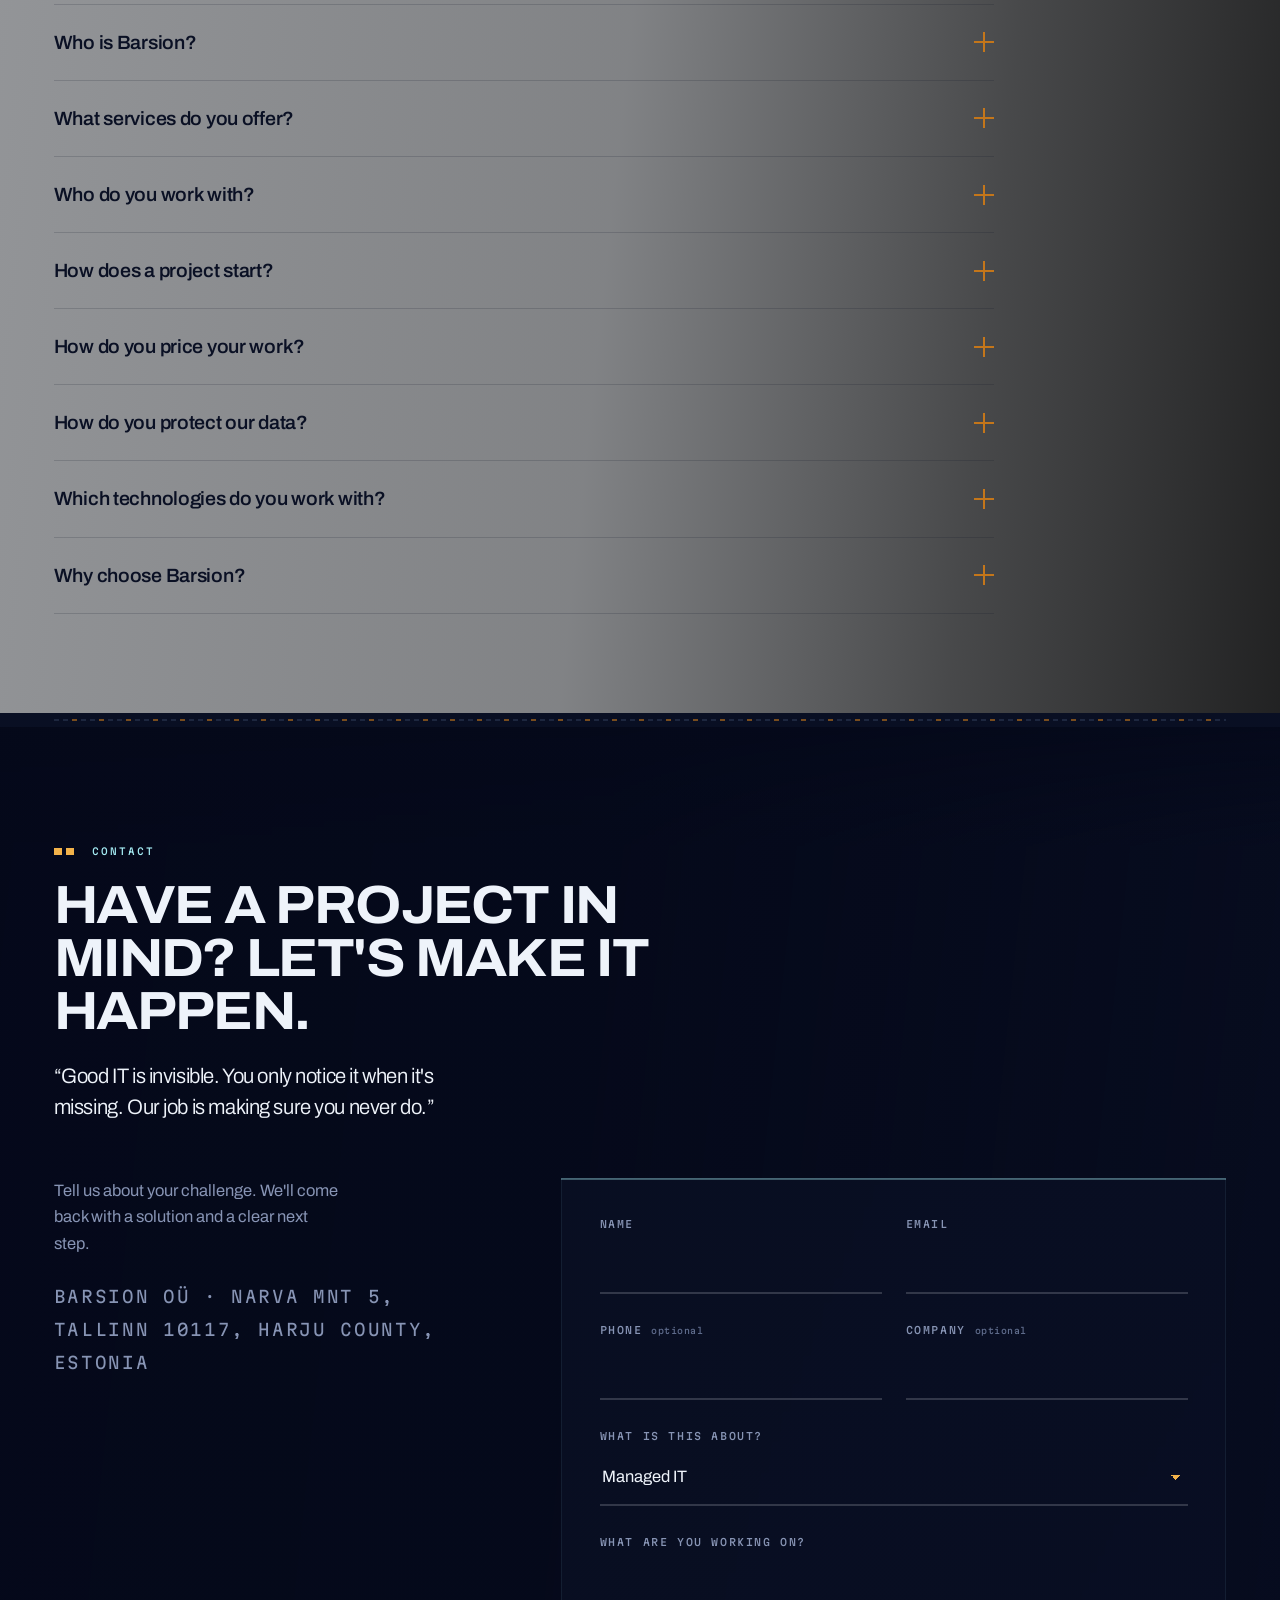
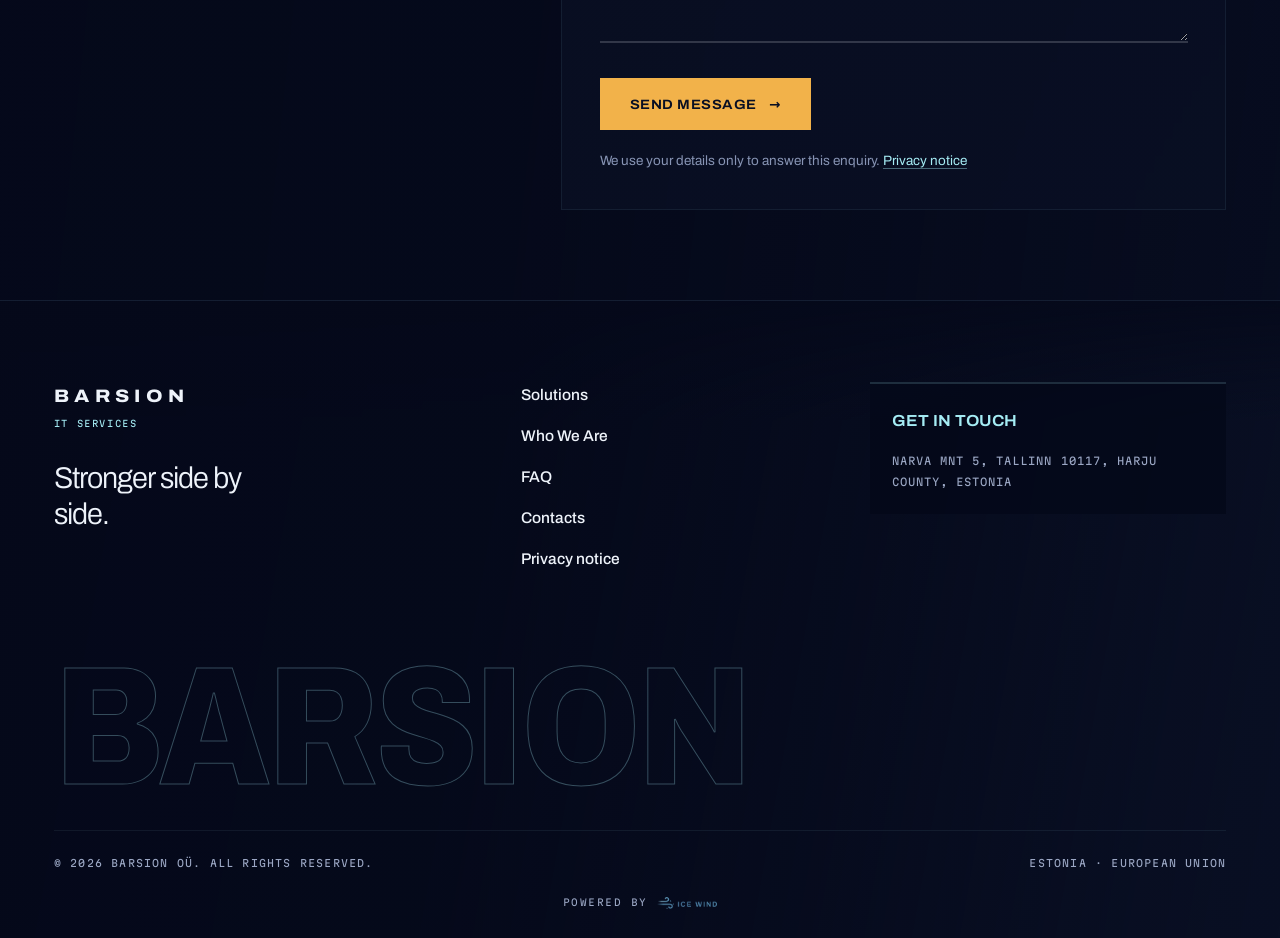
==== commit 47686f72: "Kirivoo redesign; previous site frozen at /v1/" ====
--- a/index.html
+++ b/index.html
@@ -7,236 +7,260 @@
 <meta name="description" content="Barsion OÜ is a Tallinn-based IT company: managed IT, technology consulting, security, web & mobile development, cloud and custom software for businesses across Europe.">
 <meta name="theme-color" content="#090F23">
 <link rel="canonical" href="https://akela1308.github.io/barsiko/">
+<script>document.documentElement.classList.add('js')</script>
+<link rel="icon" href="data:image/svg+xml,%3Csvg xmlns='http://www.w3.org/2000/svg' viewBox='0 0 64 64'%3E%3Crect width='64' height='64' fill='%23090F23'/%3E%3Crect x='26' y='16' width='12' height='36' fill='%23A5ECF4'/%3E%3Crect x='10' y='8' width='44' height='6' fill='%23F2B24A'/%3E%3C/svg%3E">
+<link rel="preload" as="font" type="font/woff2" href="fonts/archivo-latin-wdth-normal.woff2" crossorigin>
 <meta property="og:type" content="website">
 <meta property="og:site_name" content="Barsion OÜ">
 <meta property="og:title" content="Barsion | IT Solutions &amp; Services, Estonia">
 <meta property="og:description" content="Managed IT, technology consulting, security, development and cloud for businesses across Europe. From Tallinn.">
 <meta property="og:url" content="https://akela1308.github.io/barsiko/">
-<meta property="og:image" content="https://akela1308.github.io/barsiko/mascot.jpg">
-<meta property="og:image:width" content="848">
-<meta property="og:image:height" content="464">
+<meta property="og:image" content="https://akela1308.github.io/barsiko/img/og.jpg">
+<meta property="og:image:width" content="1200">
+<meta property="og:image:height" content="630">
 <meta property="og:locale" content="en">
 <meta property="og:locale:alternate" content="et">
 <meta name="twitter:card" content="summary_large_image">
 <meta name="twitter:title" content="Barsion | IT Solutions &amp; Services, Estonia">
 <meta name="twitter:description" content="Managed IT, technology consulting, security, development and cloud for businesses across Europe. From Tallinn.">
-<meta name="twitter:image" content="https://akela1308.github.io/barsiko/mascot.jpg">
+<meta name="twitter:image" content="https://akela1308.github.io/barsiko/img/og.jpg">
 <script type="application/ld+json">
-{
-  "@context": "https://schema.org",
-  "@type": "Organization",
-  "name": "Barsion OÜ",
-  "url": "https://akela1308.github.io/barsiko/",
-  "logo": "https://akela1308.github.io/barsiko/mascot.jpg",
-  "description": "Tallinn-based IT company: managed IT, technology consulting, security, web and mobile development, cloud and custom software.",
-  "address": {
-    "@type": "PostalAddress",
-    "streetAddress": "Narva mnt 5",
-    "addressLocality": "Tallinn",
-    "postalCode": "10117",
-    "addressRegion": "Harju maakond",
-    "addressCountry": "EE"
-  },
-  "areaServed": "EU",
-  "knowsLanguage": ["en", "et"]
-}
+{"@context":"https://schema.org","@type":"Organization","name":"Barsion OÜ",
+"url":"https://akela1308.github.io/barsiko/","logo":"https://akela1308.github.io/barsiko/img/og.jpg",
+"description":"Tallinn-based IT company: managed IT, technology consulting, security, web and mobile development, cloud and custom software.",
+"address":{"@type":"PostalAddress","streetAddress":"Narva mnt 5","addressLocality":"Tallinn","postalCode":"10117","addressRegion":"Harju maakond","addressCountry":"EE"},
+"areaServed":"EU","knowsLanguage":["en","et"]}
 </script>
-<script>document.documentElement.classList.add('js')</script>
-<link rel="icon" href="data:image/svg+xml,%3Csvg xmlns='http://www.w3.org/2000/svg' viewBox='0 0 64 64'%3E%3Crect width='64' height='64' fill='%23090F23'/%3E%3Cpath d='M20 12h16l-8 40H12z' fill='%23A5ECF4'/%3E%3C/svg%3E">
-<link rel="preconnect" href="https://fonts.googleapis.com">
-<link rel="preconnect" href="https://fonts.gstatic.com" crossorigin>
-<link href="https://fonts.googleapis.com/css2?family=Geologica:wght@200;300;400;500;600;700&display=swap" rel="stylesheet">
 <link rel="stylesheet" href="styles.css">
 </head>
 <body>
-
-<!-- header -->
-<header>
+<!--
+  THESIS: An Estonian patterned belt is a grid of binary decisions made
+  physical, so the page is that belt, woven live. It refuses the category
+  default this very site used to be, a flat near-black page with one neon
+  accent and a particle field behind it.
+  OWN-WORLD: A per-pixel woven cloth on #090F23 with real thread geometry,
+  cyan #A5ECF4 as the bright thread, amber #F2B24A as the single warm
+  thread that every action wears, undyed wool for the cloth's reverse, and
+  the client's aurora clip burning through the gaps as the light behind it.
+  Archivo on its width axis for display, because the axis is thread tension
+  made typographic, and Martian Mono for notation. The belt's traditional
+  madder red is deliberately absent: cyan is a confirmed brand commitment in
+  PRODUCT.md and every photograph the client supplied is cold-lit, so the
+  warm thread is carried by amber alone.
+  STORY: Stronger side by side, shown rather than said. The visitor sees a
+  fabric where every thread is bound to its neighbours, presses it, watches
+  it open, and reads the offer through it.
+  FIRST VIEWPORT: Full-bleed cloth. The headline is cut across the left in
+  wide caps, the closing line on an amber plate, the primary action
+  directly beneath it. A cast plaque runs up the left margin; the service
+  ticker runs along the base.
+  FORM: Estonian kirivöö, candidate 7 of 7, staged as a cloth that weaves
+  itself in and loosens as you descend. Seed key b76edde2. The roll ran
+  degraded: no challenger cards and no quality-bar boards were reachable.
+  FINISH: unreviewed and undocumented is unfinished; this build ends with
+  the finish review, the verdict, and DESIGN.md
+-->
+
+<canvas id="cloth" aria-hidden="true"></canvas>
+
+<header id="hdr">
   <div class="wrap nav">
     <a class="logo" href="#top">
       <span class="mk" aria-hidden="true"></span>
-      <span>
+      <span class="lw">
         <span class="b">BARSION</span>
         <span class="s" data-i18n="logo_s">IT services</span>
       </span>
     </a>
     <nav class="nav-links" id="navLinks">
-      <a href="#solutions" data-i18n="nav_solutions">Solutions</a>
-      <a href="#who" data-i18n="nav_about">Who We Are</a>
-      <a href="#faq" data-i18n="nav_faq">FAQ</a>
-      <a href="#contact" data-i18n="nav_contact">Contacts</a>
+      <a href="#solutions"><i aria-hidden="true">01</i><span data-i18n="nav_solutions">Solutions</span></a>
+      <a href="#who"><i aria-hidden="true">02</i><span data-i18n="nav_about">Who We Are</span></a>
+      <a href="#faq"><i aria-hidden="true">03</i><span data-i18n="nav_faq">FAQ</span></a>
+      <a href="#contact"><i aria-hidden="true">04</i><span data-i18n="nav_contact">Contacts</span></a>
     </nav>
     <div class="nav-right">
       <div class="lang" role="group" aria-label="Language">
-        <button id="btnEN" class="active" onclick="setLang('en')">EN</button>
-        <button id="btnET" onclick="setLang('et')">ET</button>
+        <button id="btnEN" class="active" type="button">EN</button>
+        <button id="btnET" type="button">ET</button>
       </div>
       <button class="burger" id="burger" aria-label="Menu" aria-expanded="false" aria-controls="navLinks"><span></span><span></span><span></span></button>
     </div>
   </div>
-  <div class="prog" aria-hidden="true"></div>
 </header>
 
-<!-- hero -->
+<!-- ══ HERO ══════════════════════════════════════════════════ -->
 <div class="hero" id="top">
-  <span class="hb duo" aria-hidden="true">
-    <span class="im" style="background-image:url('https://images.unsplash.com/photo-1522071820081-009f0129c71c?auto=format&fit=crop&w=2000&q=80')"></span>
-    <span class="ld"></span><span class="ll"></span>
-  </span>
-  <span class="aur" aria-hidden="true"></span>
-  <span class="grid-l" aria-hidden="true"></span>
-  <span class="sweep" aria-hidden="true"></span>
-  <span class="beam" aria-hidden="true"></span>
-  <div class="wrap">
-    <h1 id="heroH1" data-i18n="hero_h1">Technology should power your business, never slow it down.</h1>
+  <div class="plaque" aria-hidden="true">
+    <span>BARSION OÜ</span><b></b><span>59.4370&deg; N 24.7536&deg; E</span><b></b><span>TALLINN &middot; EESTI</span>
+  </div>
+
+  <div class="wrap hero-in">
+    <h1 id="heroH1"><span class="l1" data-i18n="hero_h1a">Technology should power your business,</span> <span class="l2" data-i18n="hero_h1b">never slow it down.</span></h1>
     <p class="sub" data-i18n="hero_sub">Barsion keeps your systems running, your data safe and your ideas shipping. From Tallinn, for all of Europe.</p>
     <div class="cta">
-      <a href="#contact" class="btn"><span data-i18n="hero_cta">Book a free consultation</span><span class="ar" aria-hidden="true">&#8594;</span></a>
-      <a href="#solutions" class="btn line" data-i18n="nav_solutions">Solutions</a>
-    </div>
-  </div>
+      <a href="#contact" class="btn mag"><span data-i18n="hero_cta">Book a free consultation</span><span class="ar" aria-hidden="true">&#8594;</span></a>
+      <a href="#solutions" class="btn line mag" data-i18n="nav_solutions">Solutions</a>
+    </div>
+  </div>
+
+  <div class="ticker" aria-hidden="true"><div class="tick-run" id="tickRun"></div></div>
 </div>
 
-<!-- manifesto -->
-<div class="mani">
-  <div class="wrap rise">
-    <div>
-      <h2 data-i18n="dark_h">Complex technology. Simple outcomes.</h2>
-      <ul class="m-list">
-        <li><span class="tick" aria-hidden="true"></span><span data-i18n="ben1">Transparent, predictable costs</span></li>
-        <li><span class="tick" aria-hidden="true"></span><span data-i18n="ben2">Modern, proven technology</span></li>
-        <li><span class="tick" aria-hidden="true"></span><span data-i18n="ben3">Deep sector know-how</span></li>
-        <li><span class="tick" aria-hidden="true"></span><span data-i18n="ben4">Built to scale with you</span></li>
+<!-- ══ MANIFESTO + MASCOT ════════════════════════════════════ -->
+<section class="mani pnl">
+  <div class="wrap mani-in">
+    <div class="mani-txt">
+      <p class="plate rv"><span data-i18n="mani_label">The promise</span></p>
+      <h2 class="rv" data-rv-d="80" data-i18n="dark_h">Complex technology. Simple outcomes.</h2>
+      <ul class="m-list rv" data-rv-d="140">
+        <li><i aria-hidden="true">01</i><span data-i18n="ben1">Transparent, predictable costs</span></li>
+        <li><i aria-hidden="true">02</i><span data-i18n="ben2">Modern, proven technology</span></li>
+        <li><i aria-hidden="true">03</i><span data-i18n="ben3">Deep sector know-how</span></li>
+        <li><i aria-hidden="true">04</i><span data-i18n="ben4">Built to scale with you</span></li>
       </ul>
     </div>
-    <div class="mwrap">
-      <span class="sky" aria-hidden="true"></span>
-      <div class="mstage">
+    <div class="win rv" id="mwrap" data-rv-d="120">
+      <div class="win-in">
         <img class="mascot" src="mascot.jpg" width="1152" height="648" alt="Barsion mascot, a Bengal cat in a headset working at a laptop" loading="lazy">
-        <span class="mfade" aria-hidden="true"></span>
-        <span class="mglow" aria-hidden="true"></span>
-      </div>
-    </div>
-  </div>
-  <div class="corner" aria-hidden="true"></div>
+      </div>
+      <span class="win-cap" aria-hidden="true">EST. TALLINN</span>
+    </div>
+  </div>
+</section>
+
+<!-- ══ SOLUTIONS: THE FACADE ═════════════════════════════════ -->
+<section id="solutions" class="fac">
+  <div class="fac-head pnl">
+    <div class="wrap">
+      <p class="plate rv"><span data-i18n="sol_label">Solutions</span></p>
+      <h2 class="rv" data-rv-d="80" data-i18n="sol_h">Eight ways we take the weight off your team.</h2>
+    </div>
+  </div>
+  <div class="fac-stage" id="facStage">
+    <div class="fac-pin">
+      <div class="fac-track" id="facTrack">
+        <article class="pan"><span class="pan-win" aria-hidden="true"><svg viewBox="0 0 13 13" preserveAspectRatio="xMidYMid meet" shape-rendering="crispEdges"><rect x="0" y="6" width="1" height="1" fill="var(--cyan)" opacity=".62"/><rect x="1" y="5" width="1" height="1" fill="var(--cyan)" opacity=".62"/><rect x="1" y="7" width="1" height="1" fill="var(--cyan)" opacity=".62"/><rect x="2" y="4" width="1" height="1" fill="var(--cyan)" opacity=".62"/><rect x="2" y="8" width="1" height="1" fill="var(--cyan)" opacity=".62"/><rect x="3" y="3" width="1" height="1" fill="var(--cyan)" opacity=".62"/><rect x="3" y="6" width="1" height="1" fill="var(--cyan)" opacity=".9"/><rect x="3" y="9" width="1" height="1" fill="var(--cyan)" opacity=".62"/><rect x="4" y="2" width="1" height="1" fill="var(--cyan)" opacity=".62"/><rect x="4" y="5" width="1" height="1" fill="var(--cyan)" opacity=".9"/><rect x="4" y="7" width="1" height="1" fill="var(--cyan)" opacity=".9"/><rect x="4" y="10" width="1" height="1" fill="var(--cyan)" opacity=".62"/><rect x="5" y="1" width="1" height="1" fill="var(--cyan)" opacity=".62"/><rect x="5" y="4" width="1" height="1" fill="var(--cyan)" opacity=".9"/><rect x="5" y="8" width="1" height="1" fill="var(--cyan)" opacity=".9"/><rect x="5" y="11" width="1" height="1" fill="var(--cyan)" opacity=".62"/><rect x="6" y="0" width="1" height="1" fill="var(--cyan)" opacity=".62"/><rect x="6" y="3" width="1" height="1" fill="var(--cyan)" opacity=".9"/><rect x="6" y="6" width="1" height="1" fill="var(--amber)" opacity="1"/><rect x="6" y="9" width="1" height="1" fill="var(--cyan)" opacity=".9"/><rect x="6" y="12" width="1" height="1" fill="var(--cyan)" opacity=".62"/><rect x="7" y="1" width="1" height="1" fill="var(--cyan)" opacity=".62"/><rect x="7" y="4" width="1" height="1" fill="var(--cyan)" opacity=".9"/><rect x="7" y="8" width="1" height="1" fill="var(--cyan)" opacity=".9"/><rect x="7" y="11" width="1" height="1" fill="var(--cyan)" opacity=".62"/><rect x="8" y="2" width="1" height="1" fill="var(--cyan)" opacity=".62"/><rect x="8" y="5" width="1" height="1" fill="var(--cyan)" opacity=".9"/><rect x="8" y="7" width="1" height="1" fill="var(--cyan)" opacity=".9"/><rect x="8" y="10" width="1" height="1" fill="var(--cyan)" opacity=".62"/><rect x="9" y="3" width="1" height="1" fill="var(--cyan)" opacity=".62"/><rect x="9" y="6" width="1" height="1" fill="var(--cyan)" opacity=".9"/><rect x="9" y="9" width="1" height="1" fill="var(--cyan)" opacity=".62"/><rect x="10" y="4" width="1" height="1" fill="var(--cyan)" opacity=".62"/><rect x="10" y="8" width="1" height="1" fill="var(--cyan)" opacity=".62"/><rect x="11" y="5" width="1" height="1" fill="var(--cyan)" opacity=".62"/><rect x="11" y="7" width="1" height="1" fill="var(--cyan)" opacity=".62"/><rect x="12" y="6" width="1" height="1" fill="var(--cyan)" opacity=".62"/></svg></span><div class="pan-body"><i aria-hidden="true">01</i><h3 data-i18n="s1_h">Managed IT</h3><p data-i18n="s1_p">We run your day-to-day IT: support, administration and round-the-clock monitoring. Your team stays focused on the business.</p><span class="pan-tag" data-i18n="s1_t">Support &middot; Admin &middot; 24/7 monitoring</span></div></article>
+        <article class="pan"><span class="pan-win" aria-hidden="true"><svg viewBox="0 0 13 13" preserveAspectRatio="xMidYMid meet" shape-rendering="crispEdges"><rect x="0" y="0" width="1" height="1" fill="var(--cyan)" opacity=".62"/><rect x="0" y="1" width="1" height="1" fill="var(--cyan)" opacity=".62"/><rect x="0" y="2" width="1" height="1" fill="var(--cyan)" opacity=".62"/><rect x="0" y="3" width="1" height="1" fill="var(--cyan)" opacity=".62"/><rect x="0" y="4" width="1" height="1" fill="var(--cyan)" opacity=".62"/><rect x="0" y="5" width="1" height="1" fill="var(--cyan)" opacity=".62"/><rect x="0" y="6" width="1" height="1" fill="var(--cyan)" opacity=".62"/><rect x="0" y="7" width="1" height="1" fill="var(--cyan)" opacity=".62"/><rect x="0" y="8" width="1" height="1" fill="var(--cyan)" opacity=".62"/><rect x="0" y="9" width="1" height="1" fill="var(--cyan)" opacity=".62"/><rect x="0" y="10" width="1" height="1" fill="var(--cyan)" opacity=".62"/><rect x="0" y="11" width="1" height="1" fill="var(--cyan)" opacity=".62"/><rect x="0" y="12" width="1" height="1" fill="var(--cyan)" opacity=".62"/><rect x="1" y="0" width="1" height="1" fill="var(--cyan)" opacity=".62"/><rect x="1" y="12" width="1" height="1" fill="var(--cyan)" opacity=".62"/><rect x="2" y="0" width="1" height="1" fill="var(--cyan)" opacity=".62"/><rect x="2" y="2" width="1" height="1" fill="var(--cyan)" opacity=".62"/><rect x="2" y="10" width="1" height="1" fill="var(--cyan)" opacity=".62"/><rect x="2" y="12" width="1" height="1" fill="var(--cyan)" opacity=".62"/><rect x="3" y="0" width="1" height="1" fill="var(--cyan)" opacity=".62"/><rect x="3" y="3" width="1" height="1" fill="var(--cyan)" opacity=".62"/><rect x="3" y="9" width="1" height="1" fill="var(--cyan)" opacity=".62"/><rect x="3" y="12" width="1" height="1" fill="var(--cyan)" opacity=".62"/><rect x="4" y="0" width="1" height="1" fill="var(--cyan)" opacity=".62"/><rect x="4" y="4" width="1" height="1" fill="var(--cyan)" opacity=".9"/><rect x="4" y="8" width="1" height="1" fill="var(--cyan)" opacity=".9"/><rect x="4" y="12" width="1" height="1" fill="var(--cyan)" opacity=".62"/><rect x="5" y="0" width="1" height="1" fill="var(--cyan)" opacity=".62"/><rect x="5" y="5" width="1" height="1" fill="var(--cyan)" opacity=".9"/><rect x="5" y="7" width="1" height="1" fill="var(--cyan)" opacity=".9"/><rect x="5" y="12" width="1" height="1" fill="var(--cyan)" opacity=".62"/><rect x="6" y="0" width="1" height="1" fill="var(--cyan)" opacity=".62"/><rect x="6" y="6" width="1" height="1" fill="var(--amber)" opacity="1"/><rect x="6" y="12" width="1" height="1" fill="var(--cyan)" opacity=".62"/><rect x="7" y="0" width="1" height="1" fill="var(--cyan)" opacity=".62"/><rect x="7" y="5" width="1" height="1" fill="var(--cyan)" opacity=".9"/><rect x="7" y="7" width="1" height="1" fill="var(--cyan)" opacity=".9"/><rect x="7" y="12" width="1" height="1" fill="var(--cyan)" opacity=".62"/><rect x="8" y="0" width="1" height="1" fill="var(--cyan)" opacity=".62"/><rect x="8" y="4" width="1" height="1" fill="var(--cyan)" opacity=".9"/><rect x="8" y="8" width="1" height="1" fill="var(--cyan)" opacity=".9"/><rect x="8" y="12" width="1" height="1" fill="var(--cyan)" opacity=".62"/><rect x="9" y="0" width="1" height="1" fill="var(--cyan)" opacity=".62"/><rect x="9" y="3" width="1" height="1" fill="var(--cyan)" opacity=".62"/><rect x="9" y="9" width="1" height="1" fill="var(--cyan)" opacity=".62"/><rect x="9" y="12" width="1" height="1" fill="var(--cyan)" opacity=".62"/><rect x="10" y="0" width="1" height="1" fill="var(--cyan)" opacity=".62"/><rect x="10" y="2" width="1" height="1" fill="var(--cyan)" opacity=".62"/><rect x="10" y="10" width="1" height="1" fill="var(--cyan)" opacity=".62"/><rect x="10" y="12" width="1" height="1" fill="var(--cyan)" opacity=".62"/><rect x="11" y="0" width="1" height="1" fill="var(--cyan)" opacity=".62"/><rect x="11" y="12" width="1" height="1" fill="var(--cyan)" opacity=".62"/><rect x="12" y="0" width="1" height="1" fill="var(--cyan)" opacity=".62"/><rect x="12" y="1" width="1" height="1" fill="var(--cyan)" opacity=".62"/><rect x="12" y="2" width="1" height="1" fill="var(--cyan)" opacity=".62"/><rect x="12" y="3" width="1" height="1" fill="var(--cyan)" opacity=".62"/><rect x="12" y="4" width="1" height="1" fill="var(--cyan)" opacity=".62"/><rect x="12" y="5" width="1" height="1" fill="var(--cyan)" opacity=".62"/><rect x="12" y="6" width="1" height="1" fill="var(--cyan)" opacity=".62"/><rect x="12" y="7" width="1" height="1" fill="var(--cyan)" opacity=".62"/><rect x="12" y="8" width="1" height="1" fill="var(--cyan)" opacity=".62"/><rect x="12" y="9" width="1" height="1" fill="var(--cyan)" opacity=".62"/><rect x="12" y="10" width="1" height="1" fill="var(--cyan)" opacity=".62"/><rect x="12" y="11" width="1" height="1" fill="var(--cyan)" opacity=".62"/><rect x="12" y="12" width="1" height="1" fill="var(--cyan)" opacity=".62"/></svg></span><div class="pan-body"><i aria-hidden="true">02</i><h3 data-i18n="s2_h">Technology Consulting</h3><p data-i18n="s2_p">Independent advice on what to build, what to buy and what to retire, so every technology decision moves the business forward.</p><span class="pan-tag" data-i18n="s2_t">Build &middot; Buy &middot; Retire</span></div></article>
+        <article class="pan"><span class="pan-win" aria-hidden="true"><svg viewBox="0 0 13 13" preserveAspectRatio="xMidYMid meet" shape-rendering="crispEdges"><rect x="0" y="0" width="1" height="1" fill="var(--cyan)" opacity=".62"/><rect x="0" y="1" width="1" height="1" fill="var(--cyan)" opacity=".62"/><rect x="0" y="2" width="1" height="1" fill="var(--cyan)" opacity=".62"/><rect x="0" y="3" width="1" height="1" fill="var(--cyan)" opacity=".62"/><rect x="0" y="4" width="1" height="1" fill="var(--cyan)" opacity=".62"/><rect x="0" y="5" width="1" height="1" fill="var(--cyan)" opacity=".62"/><rect x="0" y="6" width="1" height="1" fill="var(--cyan)" opacity=".62"/><rect x="0" y="7" width="1" height="1" fill="var(--cyan)" opacity=".62"/><rect x="0" y="8" width="1" height="1" fill="var(--cyan)" opacity=".62"/><rect x="0" y="9" width="1" height="1" fill="var(--cyan)" opacity=".62"/><rect x="0" y="10" width="1" height="1" fill="var(--cyan)" opacity=".62"/><rect x="0" y="11" width="1" height="1" fill="var(--cyan)" opacity=".62"/><rect x="0" y="12" width="1" height="1" fill="var(--cyan)" opacity=".62"/><rect x="1" y="0" width="1" height="1" fill="var(--cyan)" opacity=".62"/><rect x="1" y="12" width="1" height="1" fill="var(--cyan)" opacity=".62"/><rect x="2" y="0" width="1" height="1" fill="var(--cyan)" opacity=".62"/><rect x="2" y="12" width="1" height="1" fill="var(--cyan)" opacity=".62"/><rect x="3" y="0" width="1" height="1" fill="var(--cyan)" opacity=".62"/><rect x="3" y="3" width="1" height="1" fill="var(--cyan)" opacity=".62"/><rect x="3" y="4" width="1" height="1" fill="var(--cyan)" opacity=".62"/><rect x="3" y="5" width="1" height="1" fill="var(--cyan)" opacity=".9"/><rect x="3" y="6" width="1" height="1" fill="var(--cyan)" opacity=".9"/><rect x="3" y="7" width="1" height="1" fill="var(--cyan)" opacity=".9"/><rect x="3" y="8" width="1" height="1" fill="var(--cyan)" opacity=".62"/><rect x="3" y="9" width="1" height="1" fill="var(--cyan)" opacity=".62"/><rect x="3" y="12" width="1" height="1" fill="var(--cyan)" opacity=".62"/><rect x="4" y="0" width="1" height="1" fill="var(--cyan)" opacity=".62"/><rect x="4" y="3" width="1" height="1" fill="var(--cyan)" opacity=".62"/><rect x="4" y="9" width="1" height="1" fill="var(--cyan)" opacity=".62"/><rect x="4" y="12" width="1" height="1" fill="var(--cyan)" opacity=".62"/><rect x="5" y="0" width="1" height="1" fill="var(--cyan)" opacity=".62"/><rect x="5" y="3" width="1" height="1" fill="var(--cyan)" opacity=".9"/><rect x="5" y="6" width="1" height="1" fill="var(--amber)" opacity="1"/><rect x="5" y="9" width="1" height="1" fill="var(--cyan)" opacity=".9"/><rect x="5" y="12" width="1" height="1" fill="var(--cyan)" opacity=".62"/><rect x="6" y="0" width="1" height="1" fill="var(--cyan)" opacity=".62"/><rect x="6" y="3" width="1" height="1" fill="var(--cyan)" opacity=".9"/><rect x="6" y="5" width="1" height="1" fill="var(--amber)" opacity="1"/><rect x="6" y="6" width="1" height="1" fill="var(--amber)" opacity="1"/><rect x="6" y="7" width="1" height="1" fill="var(--amber)" opacity="1"/><rect x="6" y="9" width="1" height="1" fill="var(--cyan)" opacity=".9"/><rect x="6" y="12" width="1" height="1" fill="var(--cyan)" opacity=".62"/><rect x="7" y="0" width="1" height="1" fill="var(--cyan)" opacity=".62"/><rect x="7" y="3" width="1" height="1" fill="var(--cyan)" opacity=".9"/><rect x="7" y="6" width="1" height="1" fill="var(--amber)" opacity="1"/><rect x="7" y="9" width="1" height="1" fill="var(--cyan)" opacity=".9"/><rect x="7" y="12" width="1" height="1" fill="var(--cyan)" opacity=".62"/><rect x="8" y="0" width="1" height="1" fill="var(--cyan)" opacity=".62"/><rect x="8" y="3" width="1" height="1" fill="var(--cyan)" opacity=".62"/><rect x="8" y="9" width="1" height="1" fill="var(--cyan)" opacity=".62"/><rect x="8" y="12" width="1" height="1" fill="var(--cyan)" opacity=".62"/><rect x="9" y="0" width="1" height="1" fill="var(--cyan)" opacity=".62"/><rect x="9" y="3" width="1" height="1" fill="var(--cyan)" opacity=".62"/><rect x="9" y="4" width="1" height="1" fill="var(--cyan)" opacity=".62"/><rect x="9" y="5" width="1" height="1" fill="var(--cyan)" opacity=".9"/><rect x="9" y="6" width="1" height="1" fill="var(--cyan)" opacity=".9"/><rect x="9" y="7" width="1" height="1" fill="var(--cyan)" opacity=".9"/><rect x="9" y="8" width="1" height="1" fill="var(--cyan)" opacity=".62"/><rect x="9" y="9" width="1" height="1" fill="var(--cyan)" opacity=".62"/><rect x="9" y="12" width="1" height="1" fill="var(--cyan)" opacity=".62"/><rect x="10" y="0" width="1" height="1" fill="var(--cyan)" opacity=".62"/><rect x="10" y="12" width="1" height="1" fill="var(--cyan)" opacity=".62"/><rect x="11" y="0" width="1" height="1" fill="var(--cyan)" opacity=".62"/><rect x="11" y="12" width="1" height="1" fill="var(--cyan)" opacity=".62"/><rect x="12" y="0" width="1" height="1" fill="var(--cyan)" opacity=".62"/><rect x="12" y="1" width="1" height="1" fill="var(--cyan)" opacity=".62"/><rect x="12" y="2" width="1" height="1" fill="var(--cyan)" opacity=".62"/><rect x="12" y="3" width="1" height="1" fill="var(--cyan)" opacity=".62"/><rect x="12" y="4" width="1" height="1" fill="var(--cyan)" opacity=".62"/><rect x="12" y="5" width="1" height="1" fill="var(--cyan)" opacity=".62"/><rect x="12" y="6" width="1" height="1" fill="var(--cyan)" opacity=".62"/><rect x="12" y="7" width="1" height="1" fill="var(--cyan)" opacity=".62"/><rect x="12" y="8" width="1" height="1" fill="var(--cyan)" opacity=".62"/><rect x="12" y="9" width="1" height="1" fill="var(--cyan)" opacity=".62"/><rect x="12" y="10" width="1" height="1" fill="var(--cyan)" opacity=".62"/><rect x="12" y="11" width="1" height="1" fill="var(--cyan)" opacity=".62"/><rect x="12" y="12" width="1" height="1" fill="var(--cyan)" opacity=".62"/></svg></span><div class="pan-body"><i aria-hidden="true">03</i><h3 data-i18n="s3_h">Security &amp; Compliance</h3><p data-i18n="s3_p">From vulnerability audits to hardened infrastructure and GDPR alignment. We keep your data and your reputation safe.</p><span class="pan-tag" data-i18n="s3_t">Audits &middot; Hardening &middot; GDPR</span></div></article>
+        <article class="pan"><span class="pan-win" aria-hidden="true"><svg viewBox="0 0 13 13" preserveAspectRatio="xMidYMid meet" shape-rendering="crispEdges"><rect x="0" y="6" width="1" height="1" fill="var(--cyan)" opacity=".62"/><rect x="1" y="5" width="1" height="1" fill="var(--cyan)" opacity=".62"/><rect x="1" y="7" width="1" height="1" fill="var(--cyan)" opacity=".62"/><rect x="2" y="4" width="1" height="1" fill="var(--cyan)" opacity=".62"/><rect x="2" y="6" width="1" height="1" fill="var(--cyan)" opacity=".9"/><rect x="2" y="8" width="1" height="1" fill="var(--cyan)" opacity=".62"/><rect x="3" y="3" width="1" height="1" fill="var(--cyan)" opacity=".62"/><rect x="3" y="6" width="1" height="1" fill="var(--cyan)" opacity=".9"/><rect x="3" y="9" width="1" height="1" fill="var(--cyan)" opacity=".62"/><rect x="4" y="2" width="1" height="1" fill="var(--cyan)" opacity=".62"/><rect x="4" y="6" width="1" height="1" fill="var(--cyan)" opacity=".9"/><rect x="4" y="10" width="1" height="1" fill="var(--cyan)" opacity=".62"/><rect x="5" y="1" width="1" height="1" fill="var(--cyan)" opacity=".62"/><rect x="5" y="6" width="1" height="1" fill="var(--amber)" opacity="1"/><rect x="5" y="11" width="1" height="1" fill="var(--cyan)" opacity=".62"/><rect x="6" y="0" width="1" height="1" fill="var(--cyan)" opacity=".62"/><rect x="6" y="2" width="1" height="1" fill="var(--cyan)" opacity=".9"/><rect x="6" y="3" width="1" height="1" fill="var(--cyan)" opacity=".9"/><rect x="6" y="4" width="1" height="1" fill="var(--cyan)" opacity=".9"/><rect x="6" y="5" width="1" height="1" fill="var(--amber)" opacity="1"/><rect x="6" y="6" width="1" height="1" fill="var(--amber)" opacity="1"/><rect x="6" y="7" width="1" height="1" fill="var(--amber)" opacity="1"/><rect x="6" y="8" width="1" height="1" fill="var(--cyan)" opacity=".9"/><rect x="6" y="9" width="1" height="1" fill="var(--cyan)" opacity=".9"/><rect x="6" y="10" width="1" height="1" fill="var(--cyan)" opacity=".9"/><rect x="6" y="12" width="1" height="1" fill="var(--cyan)" opacity=".62"/><rect x="7" y="1" width="1" height="1" fill="var(--cyan)" opacity=".62"/><rect x="7" y="6" width="1" height="1" fill="var(--amber)" opacity="1"/><rect x="7" y="11" width="1" height="1" fill="var(--cyan)" opacity=".62"/><rect x="8" y="2" width="1" height="1" fill="var(--cyan)" opacity=".62"/><rect x="8" y="6" width="1" height="1" fill="var(--cyan)" opacity=".9"/><rect x="8" y="10" width="1" height="1" fill="var(--cyan)" opacity=".62"/><rect x="9" y="3" width="1" height="1" fill="var(--cyan)" opacity=".62"/><rect x="9" y="6" width="1" height="1" fill="var(--cyan)" opacity=".9"/><rect x="9" y="9" width="1" height="1" fill="var(--cyan)" opacity=".62"/><rect x="10" y="4" width="1" height="1" fill="var(--cyan)" opacity=".62"/><rect x="10" y="6" width="1" height="1" fill="var(--cyan)" opacity=".9"/><rect x="10" y="8" width="1" height="1" fill="var(--cyan)" opacity=".62"/><rect x="11" y="5" width="1" height="1" fill="var(--cyan)" opacity=".62"/><rect x="11" y="7" width="1" height="1" fill="var(--cyan)" opacity=".62"/><rect x="12" y="6" width="1" height="1" fill="var(--cyan)" opacity=".62"/></svg></span><div class="pan-body"><i aria-hidden="true">04</i><h3 data-i18n="s4_h">Web Platforms</h3><p data-i18n="s4_p">Fast, reliable websites and web applications that turn visitors into customers.</p><span class="pan-tag" data-i18n="s4_t">Sites &middot; Web apps</span></div></article>
+        <article class="pan"><span class="pan-win" aria-hidden="true"><svg viewBox="0 0 13 13" preserveAspectRatio="xMidYMid meet" shape-rendering="crispEdges"><rect x="0" y="0" width="1" height="1" fill="var(--cyan)" opacity=".62"/><rect x="0" y="12" width="1" height="1" fill="var(--cyan)" opacity=".62"/><rect x="1" y="1" width="1" height="1" fill="var(--cyan)" opacity=".62"/><rect x="1" y="11" width="1" height="1" fill="var(--cyan)" opacity=".62"/><rect x="2" y="2" width="1" height="1" fill="var(--cyan)" opacity=".62"/><rect x="2" y="10" width="1" height="1" fill="var(--cyan)" opacity=".62"/><rect x="3" y="3" width="1" height="1" fill="var(--cyan)" opacity=".62"/><rect x="3" y="9" width="1" height="1" fill="var(--cyan)" opacity=".62"/><rect x="4" y="4" width="1" height="1" fill="var(--cyan)" opacity=".9"/><rect x="4" y="6" width="1" height="1" fill="var(--cyan)" opacity=".9"/><rect x="4" y="8" width="1" height="1" fill="var(--cyan)" opacity=".9"/><rect x="5" y="5" width="1" height="1" fill="var(--cyan)" opacity=".9"/><rect x="5" y="7" width="1" height="1" fill="var(--cyan)" opacity=".9"/><rect x="6" y="4" width="1" height="1" fill="var(--cyan)" opacity=".9"/><rect x="6" y="6" width="1" height="1" fill="var(--amber)" opacity="1"/><rect x="6" y="8" width="1" height="1" fill="var(--cyan)" opacity=".9"/><rect x="7" y="5" width="1" height="1" fill="var(--cyan)" opacity=".9"/><rect x="7" y="7" width="1" height="1" fill="var(--cyan)" opacity=".9"/><rect x="8" y="4" width="1" height="1" fill="var(--cyan)" opacity=".9"/><rect x="8" y="6" width="1" height="1" fill="var(--cyan)" opacity=".9"/><rect x="8" y="8" width="1" height="1" fill="var(--cyan)" opacity=".9"/><rect x="9" y="3" width="1" height="1" fill="var(--cyan)" opacity=".62"/><rect x="9" y="9" width="1" height="1" fill="var(--cyan)" opacity=".62"/><rect x="10" y="2" width="1" height="1" fill="var(--cyan)" opacity=".62"/><rect x="10" y="10" width="1" height="1" fill="var(--cyan)" opacity=".62"/><rect x="11" y="1" width="1" height="1" fill="var(--cyan)" opacity=".62"/><rect x="11" y="11" width="1" height="1" fill="var(--cyan)" opacity=".62"/><rect x="12" y="0" width="1" height="1" fill="var(--cyan)" opacity=".62"/><rect x="12" y="12" width="1" height="1" fill="var(--cyan)" opacity=".62"/></svg></span><div class="pan-body"><i aria-hidden="true">05</i><h3 data-i18n="s5_h">Mobile Apps</h3><p data-i18n="s5_p">Native and cross-platform apps your customers will actually enjoy using, on iOS and Android alike.</p><span class="pan-tag" data-i18n="s5_t">iOS &middot; Android &middot; Cross-platform</span></div></article>
+        <article class="pan"><span class="pan-win" aria-hidden="true"><svg viewBox="0 0 13 13" preserveAspectRatio="xMidYMid meet" shape-rendering="crispEdges"><rect x="0" y="6" width="1" height="1" fill="var(--cyan)" opacity=".62"/><rect x="1" y="5" width="1" height="1" fill="var(--cyan)" opacity=".62"/><rect x="1" y="7" width="1" height="1" fill="var(--cyan)" opacity=".62"/><rect x="2" y="4" width="1" height="1" fill="var(--cyan)" opacity=".62"/><rect x="2" y="6" width="1" height="1" fill="var(--cyan)" opacity=".9"/><rect x="2" y="8" width="1" height="1" fill="var(--cyan)" opacity=".62"/><rect x="3" y="3" width="1" height="1" fill="var(--cyan)" opacity=".62"/><rect x="3" y="5" width="1" height="1" fill="var(--cyan)" opacity=".9"/><rect x="3" y="7" width="1" height="1" fill="var(--cyan)" opacity=".9"/><rect x="3" y="9" width="1" height="1" fill="var(--cyan)" opacity=".62"/><rect x="4" y="2" width="1" height="1" fill="var(--cyan)" opacity=".62"/><rect x="4" y="4" width="1" height="1" fill="var(--cyan)" opacity=".9"/><rect x="4" y="8" width="1" height="1" fill="var(--cyan)" opacity=".9"/><rect x="4" y="10" width="1" height="1" fill="var(--cyan)" opacity=".62"/><rect x="5" y="1" width="1" height="1" fill="var(--cyan)" opacity=".62"/><rect x="5" y="3" width="1" height="1" fill="var(--cyan)" opacity=".9"/><rect x="5" y="5" width="1" height="1" fill="var(--cyan)" opacity=".9"/><rect x="5" y="7" width="1" height="1" fill="var(--cyan)" opacity=".9"/><rect x="5" y="9" width="1" height="1" fill="var(--cyan)" opacity=".9"/><rect x="5" y="11" width="1" height="1" fill="var(--cyan)" opacity=".62"/><rect x="6" y="0" width="1" height="1" fill="var(--cyan)" opacity=".62"/><rect x="6" y="2" width="1" height="1" fill="var(--cyan)" opacity=".9"/><rect x="6" y="6" width="1" height="1" fill="var(--amber)" opacity="1"/><rect x="6" y="10" width="1" height="1" fill="var(--cyan)" opacity=".9"/><rect x="6" y="12" width="1" height="1" fill="var(--cyan)" opacity=".62"/><rect x="7" y="1" width="1" height="1" fill="var(--cyan)" opacity=".62"/><rect x="7" y="3" width="1" height="1" fill="var(--cyan)" opacity=".9"/><rect x="7" y="5" width="1" height="1" fill="var(--cyan)" opacity=".9"/><rect x="7" y="7" width="1" height="1" fill="var(--cyan)" opacity=".9"/><rect x="7" y="9" width="1" height="1" fill="var(--cyan)" opacity=".9"/><rect x="7" y="11" width="1" height="1" fill="var(--cyan)" opacity=".62"/><rect x="8" y="2" width="1" height="1" fill="var(--cyan)" opacity=".62"/><rect x="8" y="4" width="1" height="1" fill="var(--cyan)" opacity=".9"/><rect x="8" y="8" width="1" height="1" fill="var(--cyan)" opacity=".9"/><rect x="8" y="10" width="1" height="1" fill="var(--cyan)" opacity=".62"/><rect x="9" y="3" width="1" height="1" fill="var(--cyan)" opacity=".62"/><rect x="9" y="5" width="1" height="1" fill="var(--cyan)" opacity=".9"/><rect x="9" y="7" width="1" height="1" fill="var(--cyan)" opacity=".9"/><rect x="9" y="9" width="1" height="1" fill="var(--cyan)" opacity=".62"/><rect x="10" y="4" width="1" height="1" fill="var(--cyan)" opacity=".62"/><rect x="10" y="6" width="1" height="1" fill="var(--cyan)" opacity=".9"/><rect x="10" y="8" width="1" height="1" fill="var(--cyan)" opacity=".62"/><rect x="11" y="5" width="1" height="1" fill="var(--cyan)" opacity=".62"/><rect x="11" y="7" width="1" height="1" fill="var(--cyan)" opacity=".62"/><rect x="12" y="6" width="1" height="1" fill="var(--cyan)" opacity=".62"/></svg></span><div class="pan-body"><i aria-hidden="true">06</i><h3 data-i18n="s6_h">Cloud &amp; Infrastructure</h3><p data-i18n="s6_p">Migration, architecture and cost optimisation across AWS, Azure and Google Cloud.</p><span class="pan-tag" data-i18n="s6_t">AWS &middot; Azure &middot; Google Cloud</span></div></article>
+        <article class="pan"><span class="pan-win" aria-hidden="true"><svg viewBox="0 0 13 13" preserveAspectRatio="xMidYMid meet" shape-rendering="crispEdges"><rect x="0" y="0" width="1" height="1" fill="var(--cyan)" opacity=".62"/><rect x="0" y="1" width="1" height="1" fill="var(--cyan)" opacity=".62"/><rect x="0" y="2" width="1" height="1" fill="var(--cyan)" opacity=".62"/><rect x="0" y="3" width="1" height="1" fill="var(--cyan)" opacity=".62"/><rect x="0" y="4" width="1" height="1" fill="var(--cyan)" opacity=".62"/><rect x="0" y="5" width="1" height="1" fill="var(--cyan)" opacity=".62"/><rect x="0" y="6" width="1" height="1" fill="var(--cyan)" opacity=".62"/><rect x="0" y="7" width="1" height="1" fill="var(--cyan)" opacity=".62"/><rect x="0" y="8" width="1" height="1" fill="var(--cyan)" opacity=".62"/><rect x="0" y="9" width="1" height="1" fill="var(--cyan)" opacity=".62"/><rect x="0" y="10" width="1" height="1" fill="var(--cyan)" opacity=".62"/><rect x="0" y="11" width="1" height="1" fill="var(--cyan)" opacity=".62"/><rect x="0" y="12" width="1" height="1" fill="var(--cyan)" opacity=".62"/><rect x="1" y="0" width="1" height="1" fill="var(--cyan)" opacity=".62"/><rect x="1" y="12" width="1" height="1" fill="var(--cyan)" opacity=".62"/><rect x="2" y="0" width="1" height="1" fill="var(--cyan)" opacity=".62"/><rect x="2" y="6" width="1" height="1" fill="var(--cyan)" opacity=".9"/><rect x="2" y="12" width="1" height="1" fill="var(--cyan)" opacity=".62"/><rect x="3" y="0" width="1" height="1" fill="var(--cyan)" opacity=".62"/><rect x="3" y="5" width="1" height="1" fill="var(--cyan)" opacity=".9"/><rect x="3" y="7" width="1" height="1" fill="var(--cyan)" opacity=".9"/><rect x="3" y="12" width="1" height="1" fill="var(--cyan)" opacity=".62"/><rect x="4" y="0" width="1" height="1" fill="var(--cyan)" opacity=".62"/><rect x="4" y="4" width="1" height="1" fill="var(--cyan)" opacity=".9"/><rect x="4" y="6" width="1" height="1" fill="var(--cyan)" opacity=".9"/><rect x="4" y="8" width="1" height="1" fill="var(--cyan)" opacity=".9"/><rect x="4" y="12" width="1" height="1" fill="var(--cyan)" opacity=".62"/><rect x="5" y="0" width="1" height="1" fill="var(--cyan)" opacity=".62"/><rect x="5" y="3" width="1" height="1" fill="var(--cyan)" opacity=".9"/><rect x="5" y="6" width="1" height="1" fill="var(--amber)" opacity="1"/><rect x="5" y="9" width="1" height="1" fill="var(--cyan)" opacity=".9"/><rect x="5" y="12" width="1" height="1" fill="var(--cyan)" opacity=".62"/><rect x="6" y="0" width="1" height="1" fill="var(--cyan)" opacity=".62"/><rect x="6" y="2" width="1" height="1" fill="var(--cyan)" opacity=".9"/><rect x="6" y="4" width="1" height="1" fill="var(--cyan)" opacity=".9"/><rect x="6" y="5" width="1" height="1" fill="var(--amber)" opacity="1"/><rect x="6" y="6" width="1" height="1" fill="var(--amber)" opacity="1"/><rect x="6" y="7" width="1" height="1" fill="var(--amber)" opacity="1"/><rect x="6" y="8" width="1" height="1" fill="var(--cyan)" opacity=".9"/><rect x="6" y="10" width="1" height="1" fill="var(--cyan)" opacity=".9"/><rect x="6" y="12" width="1" height="1" fill="var(--cyan)" opacity=".62"/><rect x="7" y="0" width="1" height="1" fill="var(--cyan)" opacity=".62"/><rect x="7" y="3" width="1" height="1" fill="var(--cyan)" opacity=".9"/><rect x="7" y="6" width="1" height="1" fill="var(--amber)" opacity="1"/><rect x="7" y="9" width="1" height="1" fill="var(--cyan)" opacity=".9"/><rect x="7" y="12" width="1" height="1" fill="var(--cyan)" opacity=".62"/><rect x="8" y="0" width="1" height="1" fill="var(--cyan)" opacity=".62"/><rect x="8" y="4" width="1" height="1" fill="var(--cyan)" opacity=".9"/><rect x="8" y="6" width="1" height="1" fill="var(--cyan)" opacity=".9"/><rect x="8" y="8" width="1" height="1" fill="var(--cyan)" opacity=".9"/><rect x="8" y="12" width="1" height="1" fill="var(--cyan)" opacity=".62"/><rect x="9" y="0" width="1" height="1" fill="var(--cyan)" opacity=".62"/><rect x="9" y="5" width="1" height="1" fill="var(--cyan)" opacity=".9"/><rect x="9" y="7" width="1" height="1" fill="var(--cyan)" opacity=".9"/><rect x="9" y="12" width="1" height="1" fill="var(--cyan)" opacity=".62"/><rect x="10" y="0" width="1" height="1" fill="var(--cyan)" opacity=".62"/><rect x="10" y="6" width="1" height="1" fill="var(--cyan)" opacity=".9"/><rect x="10" y="12" width="1" height="1" fill="var(--cyan)" opacity=".62"/><rect x="11" y="0" width="1" height="1" fill="var(--cyan)" opacity=".62"/><rect x="11" y="12" width="1" height="1" fill="var(--cyan)" opacity=".62"/><rect x="12" y="0" width="1" height="1" fill="var(--cyan)" opacity=".62"/><rect x="12" y="1" width="1" height="1" fill="var(--cyan)" opacity=".62"/><rect x="12" y="2" width="1" height="1" fill="var(--cyan)" opacity=".62"/><rect x="12" y="3" width="1" height="1" fill="var(--cyan)" opacity=".62"/><rect x="12" y="4" width="1" height="1" fill="var(--cyan)" opacity=".62"/><rect x="12" y="5" width="1" height="1" fill="var(--cyan)" opacity=".62"/><rect x="12" y="6" width="1" height="1" fill="var(--cyan)" opacity=".62"/><rect x="12" y="7" width="1" height="1" fill="var(--cyan)" opacity=".62"/><rect x="12" y="8" width="1" height="1" fill="var(--cyan)" opacity=".62"/><rect x="12" y="9" width="1" height="1" fill="var(--cyan)" opacity=".62"/><rect x="12" y="10" width="1" height="1" fill="var(--cyan)" opacity=".62"/><rect x="12" y="11" width="1" height="1" fill="var(--cyan)" opacity=".62"/><rect x="12" y="12" width="1" height="1" fill="var(--cyan)" opacity=".62"/></svg></span><div class="pan-body"><i aria-hidden="true">07</i><h3 data-i18n="s7_h">Business Continuity</h3><p data-i18n="s7_p">We find the weak points in your IT before they find you, and build a recovery plan that actually works.</p><span class="pan-tag" data-i18n="s7_t">Risk &middot; Backup &middot; Recovery</span></div></article>
+        <article class="pan"><span class="pan-win" aria-hidden="true"><svg viewBox="0 0 13 13" preserveAspectRatio="xMidYMid meet" shape-rendering="crispEdges"><rect x="0" y="6" width="1" height="1" fill="var(--cyan)" opacity=".62"/><rect x="1" y="5" width="1" height="1" fill="var(--cyan)" opacity=".62"/><rect x="1" y="7" width="1" height="1" fill="var(--cyan)" opacity=".62"/><rect x="2" y="4" width="1" height="1" fill="var(--cyan)" opacity=".62"/><rect x="2" y="8" width="1" height="1" fill="var(--cyan)" opacity=".62"/><rect x="3" y="3" width="1" height="1" fill="var(--cyan)" opacity=".62"/><rect x="3" y="4" width="1" height="1" fill="var(--cyan)" opacity=".62"/><rect x="3" y="5" width="1" height="1" fill="var(--cyan)" opacity=".9"/><rect x="3" y="6" width="1" height="1" fill="var(--cyan)" opacity=".9"/><rect x="3" y="7" width="1" height="1" fill="var(--cyan)" opacity=".9"/><rect x="3" y="8" width="1" height="1" fill="var(--cyan)" opacity=".62"/><rect x="3" y="9" width="1" height="1" fill="var(--cyan)" opacity=".62"/><rect x="4" y="2" width="1" height="1" fill="var(--cyan)" opacity=".62"/><rect x="4" y="3" width="1" height="1" fill="var(--cyan)" opacity=".62"/><rect x="4" y="9" width="1" height="1" fill="var(--cyan)" opacity=".62"/><rect x="4" y="10" width="1" height="1" fill="var(--cyan)" opacity=".62"/><rect x="5" y="1" width="1" height="1" fill="var(--cyan)" opacity=".62"/><rect x="5" y="3" width="1" height="1" fill="var(--cyan)" opacity=".9"/><rect x="5" y="9" width="1" height="1" fill="var(--cyan)" opacity=".9"/><rect x="5" y="11" width="1" height="1" fill="var(--cyan)" opacity=".62"/><rect x="6" y="0" width="1" height="1" fill="var(--cyan)" opacity=".62"/><rect x="6" y="3" width="1" height="1" fill="var(--cyan)" opacity=".9"/><rect x="6" y="6" width="1" height="1" fill="var(--amber)" opacity="1"/><rect x="6" y="9" width="1" height="1" fill="var(--cyan)" opacity=".9"/><rect x="6" y="12" width="1" height="1" fill="var(--cyan)" opacity=".62"/><rect x="7" y="1" width="1" height="1" fill="var(--cyan)" opacity=".62"/><rect x="7" y="3" width="1" height="1" fill="var(--cyan)" opacity=".9"/><rect x="7" y="9" width="1" height="1" fill="var(--cyan)" opacity=".9"/><rect x="7" y="11" width="1" height="1" fill="var(--cyan)" opacity=".62"/><rect x="8" y="2" width="1" height="1" fill="var(--cyan)" opacity=".62"/><rect x="8" y="3" width="1" height="1" fill="var(--cyan)" opacity=".62"/><rect x="8" y="9" width="1" height="1" fill="var(--cyan)" opacity=".62"/><rect x="8" y="10" width="1" height="1" fill="var(--cyan)" opacity=".62"/><rect x="9" y="3" width="1" height="1" fill="var(--cyan)" opacity=".62"/><rect x="9" y="4" width="1" height="1" fill="var(--cyan)" opacity=".62"/><rect x="9" y="5" width="1" height="1" fill="var(--cyan)" opacity=".9"/><rect x="9" y="6" width="1" height="1" fill="var(--cyan)" opacity=".9"/><rect x="9" y="7" width="1" height="1" fill="var(--cyan)" opacity=".9"/><rect x="9" y="8" width="1" height="1" fill="var(--cyan)" opacity=".62"/><rect x="9" y="9" width="1" height="1" fill="var(--cyan)" opacity=".62"/><rect x="10" y="4" width="1" height="1" fill="var(--cyan)" opacity=".62"/><rect x="10" y="8" width="1" height="1" fill="var(--cyan)" opacity=".62"/><rect x="11" y="5" width="1" height="1" fill="var(--cyan)" opacity=".62"/><rect x="11" y="7" width="1" height="1" fill="var(--cyan)" opacity=".62"/><rect x="12" y="6" width="1" height="1" fill="var(--cyan)" opacity=".62"/></svg></span><div class="pan-body"><i aria-hidden="true">08</i><h3 data-i18n="s8_h">Custom Software</h3><p data-i18n="s8_p">Internal tools, integrations and full products, designed around the way your company really works.</p><span class="pan-tag" data-i18n="s8_t">Tools &middot; Integrations &middot; Products</span></div></article>
+      </div>
+      <div class="fac-rail" aria-hidden="true"><span id="facBar"></span></div>
+      <p class="fac-hint" data-i18n="fac_hint">Swipe the belt</p>
+    </div>
+  </div>
+</section>
+
+<!-- ══ STATEMENT: THE OPENING ════════════════════════════════ -->
+<section class="stmt open">
+  <div class="wrap">
+    <blockquote class="rv" data-rv-y="34">
+      <p data-i18n="quote1">We treat your infrastructure as if our own business ran on it. Because in a way, it does.</p>
+      <cite data-i18n="quote1_by">The Barsion team</cite>
+    </blockquote>
+  </div>
+</section>
+
+<!-- ══ BAND: woven into the cloth ════════════════════════════ -->
+<div class="selv" aria-hidden="true"></div>
+<div class="band open" aria-hidden="true">
+  <span class="im" style="background-image:url('img/band1.jpg')"></span>
 </div>
-
-<!-- solutions -->
-<section id="solutions" class="sol-sec">
-  <div class="wrap">
-    <h2 class="shead rise"><span data-i18n="sol_label">Solutions</span></h2>
-    <div class="cage" id="cage">
-      <span class="glow" aria-hidden="true"></span>
-      <div class="cell rise"><h3><span data-i18n="s1_h">Managed IT</span><span class="ar" aria-hidden="true">&#9656;</span></h3><p data-i18n="s1_p">We run your day-to-day IT: support, administration and round-the-clock monitoring. Your team stays focused on the business.</p></div>
-      <div class="cell rise"><h3><span data-i18n="s2_h">Technology Consulting</span><span class="ar" aria-hidden="true">&#9656;</span></h3><p data-i18n="s2_p">Independent advice on what to build, what to buy and what to retire, so every technology decision moves the business forward.</p></div>
-      <div class="cell rise"><h3><span data-i18n="s3_h">Security &amp; Compliance</span><span class="ar" aria-hidden="true">&#9656;</span></h3><p data-i18n="s3_p">From vulnerability audits to hardened infrastructure and GDPR alignment. We keep your data and your reputation safe.</p></div>
-      <div class="cell rise"><h3><span data-i18n="s4_h">Web Platforms</span><span class="ar" aria-hidden="true">&#9656;</span></h3><p data-i18n="s4_p">Fast, reliable websites and web applications that turn visitors into customers.</p></div>
-      <div class="cell rise"><h3><span data-i18n="s5_h">Mobile Apps</span><span class="ar" aria-hidden="true">&#9656;</span></h3><p data-i18n="s5_p">Native and cross-platform apps your customers will actually enjoy using, on iOS and Android alike.</p></div>
-      <div class="cell rise"><h3><span data-i18n="s6_h">Cloud &amp; Infrastructure</span><span class="ar" aria-hidden="true">&#9656;</span></h3><p data-i18n="s6_p">Migration, architecture and cost optimisation across AWS, Azure and Google Cloud.</p></div>
-      <div class="cell rise"><h3><span data-i18n="s7_h">Business Continuity</span><span class="ar" aria-hidden="true">&#9656;</span></h3><p data-i18n="s7_p">We find the weak points in your IT before they find you, and build a recovery plan that actually works.</p></div>
-      <div class="cell rise"><h3><span data-i18n="s8_h">Custom Software</span><span class="ar" aria-hidden="true">&#9656;</span></h3><p data-i18n="s8_p">Internal tools, integrations and full products, designed around the way your company really works.</p></div>
-    </div>
-  </div>
-</section>
-
-<!-- statement -->
-<div class="stmt" data-anim="stmt">
-  <div class="wrap">
-    <span class="qm" aria-hidden="true"></span>
-    <p data-i18n="quote1">We treat your infrastructure as if our own business ran on it. Because in a way, it does.</p>
-    <div class="by" data-i18n="quote1_by">The Barsion team</div>
-  </div>
-  <div class="chip" aria-hidden="true"></div>
+<div class="selv" aria-hidden="true"></div>
+
+<!-- ══ WHO WE ARE ════════════════════════════════════════════ -->
+<section id="who" class="who pnl">
+  <div class="wrap who-grid">
+    <div class="who-txt">
+      <p class="plate rv"><span data-i18n="who_label">Who we are</span></p>
+      <h2 class="rv" data-rv-d="70" data-i18n="ind_h">Every sector runs on IT. We keep it running.</h2>
+      <p class="rv" data-rv-d="110" data-i18n="ind_p">In a market that moves this fast, success depends on how reliably your systems perform every single day. We help you scale, optimise and stay ahead, with the tools, strategy and support that keep pace with your ambitions.</p>
+      <p class="rv" data-rv-d="140" style="margin-top:20px" data-i18n="who_p">Barsion is a Tallinn-based IT partner working with companies across the Nordics and Europe: one team covering everything from infrastructure to product development.</p>
+      <div class="pull rv" data-rv-d="180"><span data-i18n="quote2">“Small enough to care. Experienced enough to deliver.”</span></div>
+    </div>
+    <figure class="who-ph rv" data-rv-d="90">
+      <span class="im" style="background-image:url('img/team.jpg')"></span>
+          <figcaption data-i18n="who_cap">Tallinn, after hours</figcaption>
+    </figure>
+  </div>
+</section>
+
+<!-- ══ VALUES: six threads ═══════════════════════════════════ -->
+<section class="vals pnl">
+  <div class="wrap">
+    <p class="plate rv"><span data-i18n="val_label">Our values</span></p>
+    <div class="val-grid">
+      <div class="val rv"><i aria-hidden="true">01</i><h3 data-i18n="v1_h">Honesty</h3><p data-i18n="v1_p">We say what we do, and do what we say.</p></div>
+      <div class="val rv" data-rv-d="60"><i aria-hidden="true">02</i><h3 data-i18n="v2_h">Craft</h3><p data-i18n="v2_p">Quality is not negotiable.</p></div>
+      <div class="val rv" data-rv-d="120"><i aria-hidden="true">03</i><h3 data-i18n="v3_h">Partnership</h3><p data-i18n="v3_p">Your goals set our roadmap.</p></div>
+      <div class="val rv" data-rv-d="180"><i aria-hidden="true">04</i><h3 data-i18n="v4_h">Focus</h3><p data-i18n="v4_p">Every decision starts with the client.</p></div>
+      <div class="val rv" data-rv-d="240"><i aria-hidden="true">05</i><h3 data-i18n="v5_h">Agility</h3><p data-i18n="v5_p">We adapt as fast as your market does.</p></div>
+      <div class="val rv" data-rv-d="300"><i aria-hidden="true">06</i><h3 data-i18n="v6_h">Trust</h3><p data-i18n="v6_p">Your data stays yours. Always.</p></div>
+    </div>
+  </div>
+</section>
+
+<div class="selv" aria-hidden="true"></div>
+<div class="band open" aria-hidden="true">
+  <span class="im" style="background-image:url('img/band2.jpg')"></span>
 </div>
-
-<!-- band 1 -->
-<div class="band duo">
-  <span class="im" style="background-image:url('https://images.unsplash.com/photo-1558494949-ef010cbdcc31?auto=format&fit=crop&w=2000&q=80')"></span>
-  <span class="ld" aria-hidden="true"></span><span class="ll" aria-hidden="true"></span>
-  <div class="chip" aria-hidden="true"></div>
-</div>
-
-<!-- who we are -->
-<section id="who">
-  <div class="wrap">
-    <div class="who-grid">
-      <div class="rise">
-        <h2 data-i18n="ind_h">Every sector runs on IT. We keep it running.</h2>
-        <p data-i18n="ind_p">In a market that moves this fast, success depends on how reliably your systems perform every single day. We help you scale, optimise and stay ahead, with the tools, strategy and support that keep pace with your ambitions.</p>
-        <p style="margin-top:22px" data-i18n="who_p">Barsion is a Tallinn-based IT partner working with companies across the Nordics and Europe: one team covering everything from infrastructure to product development.</p>
-        <div class="pull"><span data-i18n="quote2">“Small enough to care. Experienced enough to deliver.”</span></div>
-      </div>
-      <div class="who-ph duo rise">
-        <span class="im" style="background-image:url('https://images.unsplash.com/photo-1521737604893-d14cc237f11d?auto=format&fit=crop&w=1200&q=80')"></span>
-        <span class="ld" aria-hidden="true"></span><span class="ll" aria-hidden="true"></span>
-      </div>
-    </div>
-  </div>
-</section>
-
-<!-- values -->
-<section class="values" style="padding-top:0">
-  <div class="wrap">
-    <h2 class="shead rise"><span data-i18n="val_label">Our values</span></h2>
-    <div class="val-grid">
-      <div class="val"><h3 data-i18n="v1_h">Honesty</h3><p data-i18n="v1_p">We say what we do, and do what we say.</p></div>
-      <div class="val"><h3 data-i18n="v2_h">Craft</h3><p data-i18n="v2_p">Quality is not negotiable.</p></div>
-      <div class="val"><h3 data-i18n="v3_h">Partnership</h3><p data-i18n="v3_p">Your goals set our roadmap.</p></div>
-      <div class="val"><h3 data-i18n="v4_h">Focus</h3><p data-i18n="v4_p">Every decision starts with the client.</p></div>
-      <div class="val"><h3 data-i18n="v5_h">Agility</h3><p data-i18n="v5_p">We adapt as fast as your market does.</p></div>
-      <div class="val"><h3 data-i18n="v6_h">Trust</h3><p data-i18n="v6_p">Your data stays yours. Always.</p></div>
-    </div>
-  </div>
-</section>
-
-<!-- band 2 -->
-<div class="band duo">
-  <span class="im" style="background-image:url('https://images.unsplash.com/photo-1573164713988-8665fc963095?auto=format&fit=crop&w=2000&q=80')"></span>
-  <span class="ld" aria-hidden="true"></span><span class="ll" aria-hidden="true"></span>
-  <div class="ap" aria-hidden="true"></div>
-</div>
-
-<!-- what we're thinking -->
-<section class="think">
-  <div class="wrap">
-    <h2 class="rise" data-i18n="think_h">What we're thinking</h2>
-    <div>
-      <div class="row rise"><h3><span data-i18n="i1_h">Where AI genuinely pays off in mid-sized companies</span><span class="ar" aria-hidden="true">&#9656;</span></h3><div class="meta" data-i18n="i1_meta">July 2026 · AI</div></div>
-      <div class="row rise"><h3><span data-i18n="i2_h">Choosing your first step in digital transformation</span><span class="ar" aria-hidden="true">&#9656;</span></h3><div class="meta" data-i18n="i2_meta">June 2026 · Strategy</div></div>
-      <div class="row rise"><h3><span data-i18n="i3_h">A security checklist every growing team should run</span><span class="ar" aria-hidden="true">&#9656;</span></h3><div class="meta" data-i18n="i3_meta">May 2026 · Security</div></div>
-    </div>
-  </div>
-</section>
-
-<!-- faq -->
-<section class="faq" id="faq">
-  <div class="wrap">
-    <h2 class="shead rise"><span>FAQ</span></h2>
+<div class="selv" aria-hidden="true"></div>
+
+<!-- ══ WHAT WE'RE THINKING ═══════════════════════════════════ -->
+<section class="think pnl">
+  <div class="wrap">
+    <p class="plate rv"><span data-i18n="think_label">Notes</span></p>
+    <h2 class="rv" data-rv-d="70" data-i18n="think_h">What we're thinking</h2>
+    <div class="rows">
+      <div class="row rv"><span class="row-n" aria-hidden="true">01</span><h3 data-i18n="i1_h">Where AI genuinely pays off in mid-sized companies</h3><span class="meta" data-i18n="i1_meta">July 2026 · AI</span></div>
+      <div class="row rv" data-rv-d="60"><span class="row-n" aria-hidden="true">02</span><h3 data-i18n="i2_h">Choosing your first step in digital transformation</h3><span class="meta" data-i18n="i2_meta">June 2026 · Strategy</span></div>
+      <div class="row rv" data-rv-d="120"><span class="row-n" aria-hidden="true">03</span><h3 data-i18n="i3_h">A security checklist every growing team should run</h3><span class="meta" data-i18n="i3_meta">May 2026 · Security</span></div>
+    </div>
+    <p class="rows-note" data-i18n="think_note">Written pieces are on the way. Ask us about any of these in the meantime.</p>
+  </div>
+</section>
+
+<div class="selv" aria-hidden="true"></div>
+
+<!-- ══ FAQ: the undyed side of the cloth ═════════════════════ -->
+<section class="faq" id="faq" data-light>
+  <canvas id="clothRev" aria-hidden="true"></canvas>
+  <div class="wrap">
+    <p class="plate rv"><span>FAQ</span></p>
+    <h2 class="rv" data-rv-d="70" data-i18n="faq_h">Everything you would ask on a first call.</h2>
     <div class="faq-list">
-      <details class="rise"><summary><span data-i18n="q1">Who is Barsion?</span><span class="plus" aria-hidden="true">+</span></summary><div class="faq-body"><p class="faq-a" data-i18n="a1">Barsion OÜ is an Estonian IT company covering the full technology lifecycle: from advisory and infrastructure management to development, cloud and security.</p></div></details>
-      <details class="rise"><summary><span data-i18n="q2">What services do you offer?</span><span class="plus" aria-hidden="true">+</span></summary><div class="faq-body"><p class="faq-a" data-i18n="a2">Managed IT with 24/7 monitoring, technology consulting, security &amp; compliance, web and mobile development, cloud services, business continuity and custom software.</p></div></details>
-      <details class="rise"><summary><span data-i18n="q3">Who do you work with?</span><span class="plus" aria-hidden="true">+</span></summary><div class="faq-body"><p class="faq-a" data-i18n="a3">Our clients work in finance, healthcare, commerce, manufacturing, logistics and tourism, in Estonia and across Europe.</p></div></details>
-      <details class="rise"><summary><span data-i18n="q4">How does a project start?</span><span class="plus" aria-hidden="true">+</span></summary><div class="faq-body"><p class="faq-a" data-i18n="a4">Write to us through the form and we'll set up a free intro call. We then agree on scope, pricing and timeline, and get to work.</p></div></details>
-      <details class="rise"><summary><span data-i18n="q5">How do you price your work?</span><span class="plus" aria-hidden="true">+</span></summary><div class="faq-body"><p class="faq-a" data-i18n="a5">Depending on the project: fixed price, time &amp; materials, or a monthly subscription. You always know exactly what you're paying for before we start.</p></div></details>
-      <details class="rise"><summary><span data-i18n="q6">How do you protect our data?</span><span class="plus" aria-hidden="true">+</span></summary><div class="faq-body"><p class="faq-a" data-i18n="a6">We work to ISO/IEC 27001 principles and in full compliance with the GDPR. As an EU company, your data stays in Europe, under European rules.</p></div></details>
-      <details class="rise"><summary><span data-i18n="q7">Which technologies do you work with?</span><span class="plus" aria-hidden="true">+</span></summary><div class="faq-body"><p class="faq-a" data-i18n="a7">Node.js, Python, Java and .NET; React, Vue and Flutter; AWS, Azure and Google Cloud; PostgreSQL, MongoDB and Redis. The choice always follows your needs.</p></div></details>
-      <details class="rise"><summary><span data-i18n="q8">Why choose Barsion?</span><span class="plus" aria-hidden="true">+</span></summary><div class="faq-body"><p class="faq-a" data-i18n="a8">One partner for all of your IT, transparent pricing and the experience of Estonia's digital state, without big-firm bureaucracy.</p></div></details>
-    </div>
-  </div>
-</section>
-
-<!-- contact -->
-<section class="contact" id="contact">
-  <div class="ap" aria-hidden="true"></div>
-  <div class="wrap">
-    <h2 class="rise" data-i18n="ct_h">Have a project in mind? Let's make it happen.</h2>
-    <p class="ct-lead rise" data-i18n="quote3">“Good IT is invisible. You only notice it when it's missing. Our job is making sure you never do.”</p>
+      <details class="rv"><summary><span data-i18n="q1">Who is Barsion?</span><b aria-hidden="true"></b></summary><div class="faq-body"><p data-i18n="a1">Barsion OÜ is an Estonian IT company covering the full technology lifecycle: from advisory and infrastructure management to development, cloud and security.</p></div></details>
+      <details class="rv"><summary><span data-i18n="q2">What services do you offer?</span><b aria-hidden="true"></b></summary><div class="faq-body"><p data-i18n="a2">Managed IT with 24/7 monitoring, technology consulting, security &amp; compliance, web and mobile development, cloud services, business continuity and custom software.</p></div></details>
+      <details class="rv"><summary><span data-i18n="q3">Who do you work with?</span><b aria-hidden="true"></b></summary><div class="faq-body"><p data-i18n="a3">Our clients work in finance, healthcare, commerce, manufacturing, logistics and tourism, in Estonia and across Europe.</p></div></details>
+      <details class="rv"><summary><span data-i18n="q4">How does a project start?</span><b aria-hidden="true"></b></summary><div class="faq-body"><p data-i18n="a4">Write to us through the form and we'll set up a free intro call. We then agree on scope, pricing and timeline, and get to work.</p></div></details>
+      <details class="rv"><summary><span data-i18n="q5">How do you price your work?</span><b aria-hidden="true"></b></summary><div class="faq-body"><p data-i18n="a5">Depending on the project: fixed price, time &amp; materials, or a monthly subscription. You always know exactly what you're paying for before we start.</p></div></details>
+      <details class="rv"><summary><span data-i18n="q6">How do you protect our data?</span><b aria-hidden="true"></b></summary><div class="faq-body"><p data-i18n="a6">We work to ISO/IEC 27001 principles and in full compliance with the GDPR. As an EU company, your data stays in Europe, under European rules.</p></div></details>
+      <details class="rv"><summary><span data-i18n="q7">Which technologies do you work with?</span><b aria-hidden="true"></b></summary><div class="faq-body"><p data-i18n="a7">Node.js, Python, Java and .NET; React, Vue and Flutter; AWS, Azure and Google Cloud; PostgreSQL, MongoDB and Redis. The choice always follows your needs.</p></div></details>
+      <details class="rv"><summary><span data-i18n="q8">Why choose Barsion?</span><b aria-hidden="true"></b></summary><div class="faq-body"><p data-i18n="a8">One partner for all of your IT, transparent pricing and the experience of Estonia's digital state, without big-firm bureaucracy.</p></div></details>
+    </div>
+  </div>
+</section>
+
+<div class="selv" aria-hidden="true"></div>
+
+<!-- ══ CONTACT ═══════════════════════════════════════════════ -->
+<section class="contact open" id="contact">
+  <div class="wrap">
+    <div class="ct-head">
+      <p class="plate rv"><span data-i18n="ct_label">Contact</span></p>
+      <h2 class="rv" data-rv-d="70" data-i18n="ct_h">Have a project in mind? Let's make it happen.</h2>
+      <p class="ct-lead rv" data-rv-d="120" data-i18n="quote3">“Good IT is invisible. You only notice it when it's missing. Our job is making sure you never do.”</p>
+    </div>
     <div class="ct-grid">
-      <div class="ct-left rise">
+      <div class="ct-left rv">
         <p data-i18n="ct_p">Tell us about your challenge. We'll come back with a solution and a clear next step.</p>
         <p class="ct-addr" data-i18n="ct_addr">Barsion OÜ · Narva mnt 5, Tallinn 10117, Harju County, Estonia</p>
       </div>
-      <div class="rise">
+      <div class="ct-form rv" data-rv-d="80">
         <form class="form" id="contactForm" novalidate>
           <div class="f-row">
             <div class="f-field">
@@ -276,9 +300,7 @@
             <label for="fWebsite">Leave this field empty</label>
             <input id="fWebsite" name="website" type="text" tabindex="-1" autocomplete="off">
           </div>
-          <button class="btn" type="submit" id="fSubmit">
-            <span data-i18n="f_send">Send message</span><span class="ar" aria-hidden="true">&#8594;</span>
-          </button>
+          <button class="btn" type="submit" id="fSubmit"><span data-i18n="f_send">Send message</span><span class="ar" aria-hidden="true">&#8594;</span></button>
           <p class="f-note"><span data-i18n="f_privacy_note">We use your details only to answer this enquiry.</span> <a href="privacy.html" data-i18n="f_privacy_link">Privacy notice</a></p>
           <p class="f-fail" id="fFail" role="alert"></p>
         </form>
@@ -287,14 +309,13 @@
           <h3 data-i18n="f_sent_h">Thank you!</h3>
           <p data-i18n="f_sent_p">Your message is on its way. We'll get back to you within one business day.</p>
         </div>
-        </div>
-      </div>
-    </div>
-  </div>
-</section>
-
-<!-- footer -->
-<footer>
+      </div>
+    </div>
+  </div>
+</section>
+
+<!-- ══ FOOTER ════════════════════════════════════════════════ -->
+<footer class="open">
   <div class="wrap">
     <div class="ft-grid">
       <div class="ft-logo">
@@ -302,20 +323,19 @@
         <div class="s" data-i18n="logo_s">IT services</div>
         <div class="ft-tag" data-i18n="ft_tag">Stronger side by side.</div>
       </div>
-      <div class="ft-col">
+      <nav class="ft-col" aria-label="Footer">
         <a href="#solutions" data-i18n="nav_solutions">Solutions</a>
         <a href="#who" data-i18n="nav_about">Who We Are</a>
-      </div>
-      <div class="ft-col">
         <a href="#faq" data-i18n="nav_faq">FAQ</a>
         <a href="#contact" data-i18n="nav_contact">Contacts</a>
-      </div>
+        <a href="privacy.html" data-i18n="f_privacy_link">Privacy notice</a>
+      </nav>
       <div class="ft-touch">
         <span class="gt" data-i18n="ft_touch">Get in touch</span>
         <p data-i18n="ft_addr">Narva mnt 5, Tallinn 10117, Harju County, Estonia</p>
       </div>
     </div>
-    <div class="ft-mark" aria-hidden="true"><span>BARSION</span><i></i></div>
+    <div class="ft-mark" aria-hidden="true"><span id="ftMark">BARSION</span></div>
     <div class="ft-bottom">
       <span data-i18n="ft_copy">© 2026 Barsion OÜ. All rights reserved.</span>
       <span data-i18n="ft_loc">Estonia · European Union</span>
--- a/styles.css
+++ b/styles.css
@@ -1,448 +1,504 @@
-  :root{
-  --void:#050916;
-  --bg:#090F23;
-  --panel:#0D1430;
-  --navy:#01043D;
-  --cyan:#A5ECF4;
-  --ink:#FFFFFF;
-  --text:#A3ACC8;
-  --dim:#7C87A8;
-  --line:rgba(165,236,244,.14);
-  --line-soft:rgba(165,236,244,.08);
-  --lite:#F2F4FA;
-  --lite-ink:#0B1026;
-  --lite-text:#4C5570;
-  --ease-out:cubic-bezier(0.23,1,0.32,1);
-  --ease-in-out:cubic-bezier(0.77,0,0.175,1);
-  --d-press:.16s;
-  --d-hover:.24s;
-  --d-ui:.28s;
-  --d-enter:.8s;
-  --fh:'Geologica',system-ui,sans-serif;
-  --fb:-apple-system,BlinkMacSystemFont,'Segoe UI',Roboto,Helvetica,Arial,sans-serif;
-  --fm:ui-monospace,'SF Mono',SFMono-Regular,Menlo,Consolas,monospace;
-  --hh:72px;
-}
+/* ════════════════════════════════════════════════════════════
+   BARSION — KIRIVÖÖ.
+   An Estonian patterned belt is a grid of binary decisions made
+   physical. The page is that belt: a woven cloth with the aurora
+   burning through the gaps, and solid woven panels laid on it
+   wherever there is something to read.
+   ════════════════════════════════════════════════════════════ */
+
+@font-face{
+  font-family:'Archivo';font-style:normal;font-weight:100 900;font-stretch:62% 125%;font-display:swap;
+  src:url(fonts/archivo-latin-wdth-normal.woff2) format('woff2-variations');
+  unicode-range:U+0000-00FF,U+0131,U+0152-0153,U+02BB-02BC,U+02C6,U+02DA,U+02DC,U+0304,U+0308,U+0329,U+2000-206F,U+20AC,U+2122,U+2191,U+2193,U+2212,U+2215,U+FEFF,U+FFFD;
+}
+@font-face{
+  font-family:'Archivo';font-style:normal;font-weight:100 900;font-stretch:62% 125%;font-display:swap;
+  src:url(fonts/archivo-latin-ext-wdth-normal.woff2) format('woff2-variations');
+  unicode-range:U+0100-02BA,U+02BD-02C5,U+02C7-02CC,U+02CE-02D7,U+02DD-02FF,U+0304,U+0308,U+0329,U+1D00-1DBF,U+1E00-1E9F,U+1EF2-1EFF,U+2020,U+20A0-20AB,U+20AD-20C0,U+2113,U+2C60-2C7F,U+A720-A7FF;
+}
+@font-face{
+  font-family:'Martian Mono';font-style:normal;font-weight:100 800;font-stretch:75% 112.5%;font-display:swap;
+  src:url(fonts/martian-mono-latin-wdth-normal.woff2) format('woff2-variations');
+  unicode-range:U+0000-00FF,U+0131,U+0152-0153,U+02BB-02BC,U+02C6,U+02DA,U+02DC,U+0304,U+0308,U+0329,U+2000-206F,U+20AC,U+2122,U+2191,U+2193,U+2212,U+2215,U+FEFF,U+FFFD;
+}
+@font-face{
+  font-family:'Martian Mono';font-style:normal;font-weight:100 800;font-stretch:75% 112.5%;font-display:swap;
+  src:url(fonts/martian-mono-latin-ext-wdth-normal.woff2) format('woff2-variations');
+  unicode-range:U+0100-02BA,U+02BD-02C5,U+02C7-02CC,U+02CE-02D7,U+02DD-02FF,U+0304,U+0308,U+0329,U+1D00-1DBF,U+1E00-1E9F,U+1EF2-1EFF,U+2020,U+20A0-20AB,U+20AD-20C0,U+2113,U+2C60-2C7F,U+A720-A7FF;
+}
+
+:root{
+  --night:#090F23;      /* the ground. matched to the mascot clip's black point */
+  --deep:#05091A;
+  --cyan:#A5ECF4;       /* the bright thread. 14.4:1 on night */
+  --amber:#F2B24A;      /* the one warm thread. every action wears it. 10.2:1 */
+  --wool:#EEF3FA;       /* 17:1 */
+  --dim:#8794B4;        /* 6.3:1 */
+  --dim-2:#5F6C8C;      /* decorative only, never body text */
+  --line:rgba(165,236,244,.16);
+  --line-2:rgba(165,236,244,.07);
+  --lite:#EDF1F7;       /* the undyed side of the cloth */
+  --lite-ink:#0A1024;
+  --lite-txt:#454F68;
+
+  --ease:cubic-bezier(.2,.9,.25,1);
+  --ease-io:cubic-bezier(.76,0,.24,1);
+  --d-press:.14s; --d-hover:.22s; --d-ui:.3s; --d-in:.85s;
+
+  --fd:'Archivo',system-ui,sans-serif;
+  --fm:'Martian Mono',ui-monospace,SFMono-Regular,Menlo,monospace;
+  --hh:78px;
+  --gut:clamp(20px,4.2vw,58px);
+}
+
 *{margin:0;padding:0;box-sizing:border-box}
-html{scroll-behavior:smooth;background:var(--bg)}
-body{font-family:var(--fb);color:var(--text);background:var(--bg);line-height:1.65;font-size:16.5px;-webkit-font-smoothing:antialiased;overflow-x:hidden}
-img,svg{max-width:100%;display:block}
+html{background:var(--night);-webkit-text-size-adjust:100%;scroll-behavior:smooth}
+body{font-family:var(--fd);font-weight:400;font-size:clamp(15.5px,1.05vw,17px);line-height:1.62;
+  color:var(--dim);background:transparent;overflow-x:hidden;-webkit-font-smoothing:antialiased}
+img,svg,canvas,video{display:block;max-width:100%}
 a{color:inherit;text-decoration:none}
 ul{list-style:none}
-::selection{background:var(--cyan);color:var(--navy)}
-:focus-visible{outline:2px solid var(--cyan);outline-offset:3px;border-radius:2px}
-.wrap{max-width:1260px;margin:0 auto;padding:0 34px}
-h1,h2,h3{font-family:var(--fh);color:var(--ink);line-height:1.14;font-weight:500;letter-spacing:-.02em}
-p{max-width:64ch}
-section{padding:112px 0;scroll-margin-top:var(--hh)}
-
-/* ── the cyan chip: DNA motif, now a light source ───────── */
-.chip{background:var(--cyan);transform:skewX(-18deg)}
-
-.shead{display:flex;align-items:center;gap:18px;font-family:var(--fh);font-weight:300;color:var(--ink);letter-spacing:-.025em;line-height:1.1}
-.shead::before{content:"";flex:none;width:15px;height:.78em;background:var(--cyan);transform:skewX(-18deg)}
-
-.btn{display:inline-flex;align-items:center;gap:11px;font-family:var(--fh);font-weight:500;font-size:15.5px;background:var(--cyan);color:var(--navy);padding:17px 34px;border:0;cursor:pointer;letter-spacing:-.01em;
-  transition:background var(--d-hover) ease,color var(--d-hover) ease,transform var(--d-press) var(--ease-out)}
-.btn{transform:translateY(0)}
-.btn:hover{background:#C9F5FB}
-.btn:active{transform:translateY(0) scale(.985)}
-.btn .ar{transition:transform var(--d-hover) var(--ease-out)}
-.btn.line{background:transparent;color:var(--ink);border:1px solid rgba(165,236,244,.4)}
-.btn.line:hover{background:rgba(165,236,244,.1);border-color:var(--cyan)}
-
-/* ── header ─────────────────────────────────────────────── */
-header{position:fixed;top:0;left:0;right:0;z-index:60;height:var(--hh);
-  background:rgba(9,15,35,.86);backdrop-filter:blur(20px) saturate(1.5);-webkit-backdrop-filter:blur(20px) saturate(1.5);
-  border-bottom:1px solid var(--line-soft)}
-.nav{display:flex;align-items:center;justify-content:space-between;height:var(--hh)}
-.logo{line-height:1;display:flex;align-items:center;gap:12px}
-.logo .mk{width:11px;height:26px;background:var(--cyan);transform:skewX(-18deg);flex:none}
-.logo .b{font-family:var(--fh);font-weight:600;font-size:19px;letter-spacing:.3em;color:#fff}
-.logo .s{font-family:var(--fm);font-size:9.5px;letter-spacing:.16em;text-transform:uppercase;color:var(--dim);margin-left:7px;white-space:nowrap}
-.nav-links{display:flex;gap:34px;font-family:var(--fh);font-size:14.5px;font-weight:400;color:rgba(255,255,255,.82)}
-.nav-links a{position:relative;padding:8px 0;transition:color .25s ease}
-.nav-links a::after{content:"";position:absolute;left:0;right:0;bottom:0;height:1px;background:var(--cyan);transform:scaleX(0);transform-origin:0 50%;transition:transform var(--d-hover) var(--ease-out)}
-.nav-links a:hover{color:#fff}
-.nav-right{display:flex;align-items:center;gap:18px}
-.lang{display:flex;font-family:var(--fm);font-size:11.5px;letter-spacing:.08em}
-.lang button{border:1px solid rgba(165,236,244,.22);background:transparent;padding:7px 10px;cursor:pointer;font:inherit;color:var(--dim);transition:color .25s ease,background .25s ease,border-color .25s ease}
-.lang button+button{border-left:0}
-.lang button:hover{color:#fff}
-.lang button.active{background:var(--cyan);border-color:var(--cyan);color:var(--navy)}
-.burger{display:none;border:0;background:none;cursor:pointer;padding:8px}
-.burger span{display:block;width:22px;height:1.5px;background:#fff;margin:5px 0;transition:transform .3s var(--ease-out),opacity .2s ease}
-.burger[aria-expanded="true"] span:nth-child(1){transform:translateY(6.5px) rotate(45deg)}
+::selection{background:var(--amber);color:var(--night)}
+:focus-visible{outline:3px solid var(--amber);outline-offset:3px}
+.wrap{max-width:1400px;margin:0 auto;padding:0 var(--gut)}
+h1,h2,h3{font-family:var(--fd);line-height:1;letter-spacing:-.03em;font-weight:700;color:var(--wool)}
+p{max-width:66ch}
+
+/* ── the cloth, behind everything ─────────────────────────── */
+#cloth{position:fixed;inset:0;width:100%;height:100%;z-index:0;background:var(--deep)}
+html.nogl #cloth{background:
+  radial-gradient(120% 80% at 72% 14%,rgba(165,236,244,.17),transparent 62%),
+  radial-gradient(90% 70% at 18% 92%,rgba(242,178,74,.10),transparent 64%),var(--deep)}
+
+/* woven panels: solid enough to read on, thin enough to belong to the cloth */
+.pnl{position:relative;z-index:1;
+  background:linear-gradient(180deg,rgba(9,15,35,.855),rgba(9,15,35,.915) 22%,rgba(9,15,35,.915) 78%,rgba(9,15,35,.855));
+  border-top:1px solid var(--line-2);border-bottom:1px solid var(--line-2)}
+.open{position:relative;z-index:1}    /* the cloth shows through */
+
+/* selvedge: the belt's own edge, two threads wide */
+.selv{position:relative;z-index:1;height:14px;display:flex;align-items:center;padding:0 var(--gut);overflow:hidden}
+.selv::before{content:"";height:2px;flex:1;opacity:.5;
+  background:repeating-linear-gradient(90deg,
+    var(--cyan) 0 5px,transparent 5px 9px,
+    var(--cyan) 9px 14px,transparent 14px 18px,
+    var(--amber) 18px 23px,transparent 23px 27px)}
+.faq + .selv::before,.selv.on-lite::before{background:repeating-linear-gradient(90deg,
+    #2C3752 0 5px,transparent 5px 9px,#2C3752 9px 14px,transparent 14px 18px,
+    #C4761A 18px 23px,transparent 23px 27px);opacity:.6}
+
+/* ── notation plate ───────────────────────────────────────── */
+.plate{font-family:var(--fm);font-size:clamp(9.5px,.72vw,10.8px);font-weight:500;letter-spacing:.22em;
+  text-transform:uppercase;color:var(--cyan);display:flex;align-items:center;gap:14px}
+.plate::before{content:"";width:24px;height:7px;flex:none;
+  background:linear-gradient(90deg,var(--amber) 0 8px,transparent 8px 12px,var(--amber) 12px 20px,transparent 20px)}
+
+/* ── actions: the warm thread ─────────────────────────────── */
+.btn{display:inline-flex;align-items:center;gap:12px;position:relative;
+  font-family:var(--fd);font-weight:650;font-size:clamp(13.5px,.95vw,15px);font-variation-settings:'wdth' 108;
+  letter-spacing:.04em;text-transform:uppercase;background:var(--amber);color:var(--night);
+  padding:18px 30px;border:0;cursor:pointer;
+  transition:background var(--d-hover) ease,color var(--d-hover) ease,transform var(--d-press) var(--ease)}
+.btn .ar{transition:transform var(--d-hover) var(--ease)}
+.btn:hover{background:#FFC468}
+.btn:active{transform:scale(.985)}
+.btn.line{background:transparent;color:var(--wool);box-shadow:inset 0 0 0 2px rgba(238,243,250,.42)}
+.btn.line:hover{background:var(--wool);color:var(--night);box-shadow:inset 0 0 0 2px var(--wool)}
+
+/* ── header ───────────────────────────────────────────────── */
+header{position:fixed;top:0;left:0;right:0;z-index:80;height:var(--hh);
+  background:rgba(6,10,26,.82);backdrop-filter:blur(16px) saturate(1.3);-webkit-backdrop-filter:blur(16px) saturate(1.3);
+  border-bottom:1px solid var(--line-2)}
+header::after{content:"";position:absolute;left:0;right:0;bottom:-1px;height:2px;
+  background:repeating-linear-gradient(90deg,var(--amber) 0 6px,transparent 6px 14px);opacity:.45}
+header{transition:background .35s ease,border-color .35s ease}
+header.light{background:rgba(232,236,242,.9);border-bottom-color:rgba(10,16,36,.14)}
+header.light .logo .b,header.light .nav-links a{color:var(--lite-ink)}
+header.light .logo .s{color:#2C3752}
+header.light .lang button{border-color:rgba(10,16,36,.3);color:var(--lite-ink)}
+header.light .lang button.active{background:var(--lite-ink);border-color:var(--lite-ink);color:var(--lite)}
+header.light .burger span{background:var(--lite-ink)}
+header.light .nav-links i{color:#C4761A}
+@media(max-width:760px){ header.light .nav-links{background:var(--lite)} }
+.nav{display:flex;align-items:center;justify-content:space-between;height:var(--hh);gap:20px}
+.logo{display:flex;align-items:center;gap:12px;line-height:1}
+.logo .mk{width:13px;height:30px;flex:none;transition:transform var(--d-ui) var(--ease);
+  background:linear-gradient(180deg,var(--cyan) 0 6px,var(--amber) 6px 12px,var(--cyan) 12px 18px,var(--amber) 18px 24px,var(--cyan) 24px)}
+.logo:hover .mk{transform:scaleY(1.18)}
+.logo .b{font-weight:800;font-size:clamp(16px,1.35vw,20px);letter-spacing:.26em;
+  font-variation-settings:'wdth' 114;color:var(--wool)}
+.logo .s{display:block;font-family:var(--fm);font-size:9px;letter-spacing:.18em;text-transform:uppercase;
+  color:var(--cyan);margin-top:4px}
+.nav-links{display:flex;gap:clamp(16px,2.3vw,36px)}
+.nav-links a{position:relative;display:flex;align-items:baseline;gap:7px;padding:10px 0;font-size:14px;
+  font-weight:600;font-variation-settings:'wdth' 104;color:var(--wool)}
+.nav-links i{font-family:var(--fm);font-style:normal;font-size:9.5px;font-weight:500;color:var(--amber)}
+.nav-links a::after{content:"";position:absolute;left:0;right:0;bottom:3px;height:2px;background:var(--amber);
+  transform:scaleX(0);transform-origin:0 50%;transition:transform var(--d-hover) var(--ease)}
+.nav-right{display:flex;align-items:center;gap:14px}
+.lang{display:flex}
+.lang button{font-family:var(--fm);font-size:10.5px;font-weight:600;letter-spacing:.1em;
+  border:2px solid rgba(238,243,250,.34);background:transparent;color:var(--wool);padding:7px 9px;cursor:pointer;
+  transition:background .2s ease,color .2s ease,border-color .2s ease}
+.lang button+button{border-left-width:0}
+.lang button.active{background:var(--cyan);border-color:var(--cyan);color:var(--night)}
+.burger{display:none;border:0;background:none;cursor:pointer;padding:9px}
+.burger span{display:block;width:24px;height:2.5px;background:var(--wool);margin:5px 0;
+  transition:transform .3s var(--ease),opacity .2s ease}
+.burger[aria-expanded="true"] span:nth-child(1){transform:translateY(7.5px) rotate(45deg)}
 .burger[aria-expanded="true"] span:nth-child(2){opacity:0}
-.burger[aria-expanded="true"] span:nth-child(3){transform:translateY(-6.5px) rotate(-45deg)}
-.prog{position:absolute;left:0;bottom:-1px;height:2px;width:100%;background:var(--cyan);transform:scaleX(0);transform-origin:0 50%}
-@supports (animation-timeline:scroll()){
-  .prog{animation:prog linear;animation-timeline:scroll(root)}
-}
-@keyframes prog{from{transform:scaleX(0)}to{transform:scaleX(1)}}
-
-/* ── duotone image treatment ────────────────────────────── */
-.duo{position:relative;isolation:isolate;overflow:hidden;background:#050A1E}
-.duo .im{position:absolute;inset:0;background-position:center;background-size:cover;background-repeat:no-repeat;filter:grayscale(1) contrast(1.04) brightness(.97);z-index:0}
-.duo .ld{position:absolute;inset:0;background:#0C1838;mix-blend-mode:lighten;z-index:1;pointer-events:none}
-.duo .ll{position:absolute;inset:0;background:#B4DFEB;mix-blend-mode:multiply;z-index:2;pointer-events:none}
-
-/* ── hero ───────────────────────────────────────────────── */
-.hero{position:relative;min-height:min(940px,100svh);display:flex;align-items:center;padding-top:var(--hh);overflow:hidden;background:var(--bg)}
-.hb{position:absolute;inset:0;z-index:1;opacity:.44;pointer-events:none;
-  -webkit-mask-image:radial-gradient(118% 100% at 76% 20%,#000 6%,transparent 74%);
-  mask-image:radial-gradient(118% 100% at 76% 20%,#000 6%,transparent 74%)}
-.hb .im{inset:-6% 0 0}
-.hero::before{content:"";position:absolute;inset:0;z-index:3;pointer-events:none;
-  background:linear-gradient(102deg,rgba(5,8,20,.88) 0%,rgba(5,8,20,.62) 40%,rgba(5,8,20,.1) 68%,transparent 82%)}
-.hero .grid-l{position:absolute;left:0;top:0;bottom:0;width:290px;z-index:3;
-  background-image:radial-gradient(rgba(165,236,244,.5) 1.1px,transparent 1.1px);background-size:15px 15px;
-  -webkit-mask-image:linear-gradient(95deg,#000,transparent);mask-image:linear-gradient(95deg,#000,transparent);
-  opacity:.3;pointer-events:none}
-.hero .aur{position:absolute;z-index:2;width:720px;height:720px;right:-160px;top:-200px;pointer-events:none;
-  background:radial-gradient(circle,rgba(165,236,244,.17),transparent 64%);filter:blur(16px)}
-.hero .sweep{position:absolute;z-index:4;top:-25%;bottom:-25%;left:0;width:34vw;pointer-events:none;
-  background:linear-gradient(90deg,transparent,rgba(165,236,244,.13),transparent);
-  transform:translateX(-60vw) skewX(-16deg);animation:sweep 1.9s var(--ease-out) .25s both}
-@keyframes sweep{to{transform:translateX(125vw) skewX(-16deg)}}
-.hero .wrap{position:relative;z-index:5;width:100%;padding-top:34px;padding-bottom:96px}
-.hero h1{color:#fff;font-weight:200;font-size:clamp(34px,6.4vw,86px);line-height:1.05;letter-spacing:-.035em;max-width:16ch;margin-bottom:30px}
-.hero .sub{color:rgba(255,255,255,.76);font-size:clamp(16.5px,1.5vw,19.5px);max-width:47ch;margin-bottom:40px;line-height:1.6;
-  opacity:0;transform:translateY(16px);animation:rise .7s var(--ease-out) .5s both}
-.hero .cta{opacity:0;transform:translateY(16px);animation:rise .7s var(--ease-out) .62s both;display:flex;flex-wrap:wrap;gap:14px;align-items:center}
-.hero .beam{position:absolute;z-index:4;left:max(34px,calc((100% - 1260px)/2 + 34px));bottom:0;width:9px;height:120px;
-  background:linear-gradient(180deg,transparent,var(--cyan));transform-origin:50% 100%;
-  animation:beamin 1s var(--ease-out) .75s both}
-@keyframes beamin{from{transform:skewX(-16deg) scaleY(0);opacity:0}to{transform:skewX(-16deg) scaleY(1);opacity:.75}}
-@keyframes rise{to{opacity:1;transform:none}}
-/* word-mask reveal: the one authored moment */
-.w{display:inline-block;overflow:hidden;vertical-align:bottom;padding-bottom:.02em}
-.wi{display:inline-block;transform:translateY(112%);opacity:0;transition:transform .85s var(--ease-out),opacity .55s var(--ease-out)}
-.lit .wi{transform:none;opacity:1}
-
-/* ── manifesto + mascot ─────────────────────────────────── */
-.mani{background:var(--bg);position:relative;overflow:hidden;padding:120px 0 110px}
-.mani .wrap{display:grid;grid-template-columns:1fr 1.05fr;gap:44px;align-items:center;position:relative;z-index:2}
-.mani h2{color:var(--cyan);font-size:clamp(31px,4.5vw,60px);font-weight:200;letter-spacing:-.035em;margin-bottom:48px;max-width:15ch}
-.m-list li{display:flex;align-items:baseline;gap:18px;font-family:var(--fh);font-weight:400;font-size:clamp(16.5px,1.6vw,20px);color:#fff;padding:20px 0;
-  transition:opacity var(--d-enter) var(--ease-out),transform var(--d-enter) var(--ease-out)}
-.js .m-list li{opacity:0;transform:translateX(-14px)}
-.m-list li+li{border-top:1px solid var(--line-soft)}
-.on .m-list li{opacity:1;transform:none}
-.on .m-list li:nth-child(1){transition-delay:.04s}
-.on .m-list li:nth-child(2){transition-delay:.11s}
-.on .m-list li:nth-child(3){transition-delay:.18s}
-.on .m-list li:nth-child(4){transition-delay:.25s}
-.m-list .tick{flex:none;width:9px;height:16px;background:var(--cyan);transform:skewX(-18deg)}
-.mwrap{position:relative;justify-self:end;width:min(640px,100%)}
-/* the page's own night sky: the image boundary disappears because the
-   content is continuous across it, not merely because it is masked */
-.sky{position:absolute;inset:-9% -7%;z-index:0;pointer-events:none;opacity:.6;
-  background-image:url("data:image/svg+xml,%3Csvg xmlns='http://www.w3.org/2000/svg' viewBox='0 0 1000 700' preserveAspectRatio='none'%3E%3Ccircle cx='69.6%25' cy='94.5%25' r='1.1' fill='%23C6E0F0' opacity='0.65'/%3E%3Ccircle cx='4.3%25' cy='56.1%25' r='1.5' fill='%23C6E0F0' opacity='0.68'/%3E%3Ccircle cx='17.9%25' cy='33.3%25' r='1.5' fill='%23C6E0F0' opacity='0.63'/%3E%3Ccircle cx='81.0%25' cy='8.0%25' r='1.5' fill='%23C6E0F0' opacity='0.48'/%3E%3Ccircle cx='29.9%25' cy='36.2%25' r='1.0' fill='%23C6E0F0' opacity='0.57'/%3E%3Ccircle cx='28.4%25' cy='7.8%25' r='0.9' fill='%23C6E0F0' opacity='0.62'/%3E%3Ccircle cx='39.5%25' cy='41.9%25' r='1.3' fill='%23C6E0F0' opacity='0.73'/%3E%3Ccircle cx='70.6%25' cy='53.5%25' r='1.3' fill='%23C6E0F0' opacity='0.37'/%3E%3Ccircle cx='35.0%25' cy='69.6%25' r='1.0' fill='%23C6E0F0' opacity='0.5'/%3E%3Ccircle cx='26.3%25' cy='58.2%25' r='0.9' fill='%23C6E0F0' opacity='0.45'/%3E%3Ccircle cx='1.2%25' cy='59.9%25' r='1.8' fill='%23C6E0F0' opacity='0.73'/%3E%3Ccircle cx='8.1%25' cy='37.2%25' r='1.8' fill='%23C6E0F0' opacity='0.75'/%3E%3Ccircle cx='9.2%25' cy='31.7%25' r='1.3' fill='%23C6E0F0' opacity='0.56'/%3E%3Ccircle cx='94.8%25' cy='23.0%25' r='1.5' fill='%23C6E0F0' opacity='0.7'/%3E%3Ccircle cx='90.4%25' cy='5.4%25' r='1.5' fill='%23C6E0F0' opacity='0.79'/%3E%3Ccircle cx='79.5%25' cy='27.1%25' r='1.3' fill='%23C6E0F0' opacity='0.79'/%3E%3Ccircle cx='20.8%25' cy='40.0%25' r='1.3' fill='%23C6E0F0' opacity='0.47'/%3E%3Ccircle cx='95.1%25' cy='88.1%25' r='1.1' fill='%23C6E0F0' opacity='0.59'/%3E%3Ccircle cx='62.3%25' cy='92.2%25' r='1.3' fill='%23C6E0F0' opacity='0.39'/%3E%3Ccircle cx='14.7%25' cy='1.8%25' r='1.8' fill='%23C6E0F0' opacity='0.9'/%3E%3Ccircle cx='84.3%25' cy='38.9%25' r='1.5' fill='%23C6E0F0' opacity='0.41'/%3E%3Ccircle cx='11.8%25' cy='48.1%25' r='1.0' fill='%23C6E0F0' opacity='0.69'/%3E%3Ccircle cx='47.4%25' cy='1.2%25' r='1.3' fill='%23C6E0F0' opacity='0.69'/%3E%3Ccircle cx='65.3%25' cy='38.5%25' r='1.3' fill='%23C6E0F0' opacity='0.53'/%3E%3Ccircle cx='78.2%25' cy='78.2%25' r='1.1' fill='%23C6E0F0' opacity='0.5'/%3E%3Ccircle cx='23.7%25' cy='92.6%25' r='1.3' fill='%23C6E0F0' opacity='0.56'/%3E%3Ccircle cx='85.5%25' cy='30.5%25' r='0.9' fill='%23C6E0F0' opacity='0.64'/%3E%3Ccircle cx='10.3%25' cy='90.2%25' r='1.5' fill='%23C6E0F0' opacity='0.35'/%3E%3Ccircle cx='47.1%25' cy='29.4%25' r='0.9' fill='%23C6E0F0' opacity='0.43'/%3E%3Ccircle cx='35.6%25' cy='67.0%25' r='0.9' fill='%23C6E0F0' opacity='0.85'/%3E%3Ccircle cx='32.8%25' cy='73.2%25' r='1.0' fill='%23C6E0F0' opacity='0.88'/%3E%3Ccircle cx='80.6%25' cy='1.6%25' r='1.0' fill='%23C6E0F0' opacity='0.73'/%3E%3Ccircle cx='70.3%25' cy='51.8%25' r='1.5' fill='%23C6E0F0' opacity='0.73'/%3E%3Ccircle cx='59.1%25' cy='45.4%25' r='1.8' fill='%23C6E0F0' opacity='0.53'/%3E%3Ccircle cx='26.3%25' cy='86.2%25' r='1.8' fill='%23C6E0F0' opacity='0.43'/%3E%3Ccircle cx='71.9%25' cy='42.8%25' r='1.0' fill='%23C6E0F0' opacity='0.39'/%3E%3Ccircle cx='91.0%25' cy='33.1%25' r='0.9' fill='%23C6E0F0' opacity='0.37'/%3E%3Ccircle cx='39.4%25' cy='32.6%25' r='1.8' fill='%23C6E0F0' opacity='0.53'/%3E%3Ccircle cx='96.8%25' cy='24.2%25' r='1.3' fill='%23C6E0F0' opacity='0.83'/%3E%3Ccircle cx='19.9%25' cy='98.3%25' r='1.5' fill='%23C6E0F0' opacity='0.39'/%3E%3Ccircle cx='66.8%25' cy='49.2%25' r='1.5' fill='%23C6E0F0' opacity='0.46'/%3E%3Ccircle cx='14.0%25' cy='18.3%25' r='1.1' fill='%23C6E0F0' opacity='0.7'/%3E%3Ccircle cx='60.9%25' cy='41.0%25' r='1.1' fill='%23C6E0F0' opacity='0.55'/%3E%3Ccircle cx='93.7%25' cy='11.7%25' r='1.0' fill='%23C6E0F0' opacity='0.43'/%3E%3Ccircle cx='69.9%25' cy='84.0%25' r='1.0' fill='%23C6E0F0' opacity='0.61'/%3E%3Ccircle cx='19.8%25' cy='15.7%25' r='0.9' fill='%23C6E0F0' opacity='0.39'/%3E%3Ccircle cx='57.7%25' cy='41.1%25' r='2.4' fill='%23DCEEF8' opacity='0.5'/%3E%3Ccircle cx='44.0%25' cy='16.6%25' r='2.4' fill='%23DCEEF8' opacity='0.5'/%3E%3Ccircle cx='50.5%25' cy='12.4%25' r='2.4' fill='%23DCEEF8' opacity='0.5'/%3E%3Ccircle cx='36.6%25' cy='47.3%25' r='2.4' fill='%23DCEEF8' opacity='0.5'/%3E%3Ccircle cx='57.5%25' cy='68.5%25' r='2.4' fill='%23DCEEF8' opacity='0.5'/%3E%3C/svg%3E");
-  background-size:100% 100%;background-repeat:no-repeat;
-  -webkit-mask-image:radial-gradient(72% 72% at 50% 48%,#000 26%,transparent 100%);
-  mask-image:radial-gradient(72% 72% at 50% 48%,#000 26%,transparent 100%)}
-.live .sky{animation:twinkle 7.5s var(--ease-in-out) infinite}
-@keyframes twinkle{50%{opacity:.3}}
-.mwrap::before{content:"";position:absolute;left:2%;bottom:14%;width:66%;height:54%;z-index:0;
-  background:radial-gradient(circle,rgba(165,236,244,.26),transparent 66%);filter:blur(28px)}
-.mstage{position:relative;z-index:1}
-/* Mask tuned to the video's framing (the poster is frame 0 of the same clip,
-   so still and video share one mask). Layer 1 is the vignette, layer 2 is a
-   narrow tall ellipse that pinches the desk's straight far edge out of the
-   lower half, layer 3 dissolves the bottom. Verified against frames 20/90/150/215. */
-/* The cat sits right-of-centre and the laptop low-left, so no single ellipse
-hugs both without keeping a slab of background between them. The mask is the
-UNION of one ellipse per subject, intersected with a bottom dissolve. Layers
-read bottom-up: laptop, cat added to it, bottom fade intersected with the union.
-The clip's black point was raised at encode time to match --bg, so the edges
-already agree with the page and the mask only has to hide the desk and glow.
-Values verified frame-by-frame against the encoded video, not guessed. */
-.mascot{display:block;width:100%;height:auto;
-mask-image:linear-gradient(180deg,#000 88%,rgba(0,0,0,.35) 94%,transparent 100%),radial-gradient(ellipse 26% 42% at 63% 48%,#000 52%,transparent 100%),radial-gradient(ellipse 33% 32% at 42% 70%,#000 50%,transparent 100%);
-mask-composite:intersect,add,add}
-/* -webkit-mask-image without a matching -webkit-mask-composite makes Chromium
-union every layer and the video's box comes straight back, so both prefixed
-properties ship together and only where the standard one is missing. */
+.burger[aria-expanded="true"] span:nth-child(3){transform:translateY(-7.5px) rotate(-45deg)}
+
+/* ── HERO: the cloth at full scale ────────────────────────── */
+.hero{position:relative;z-index:1;min-height:100svh;display:flex;align-items:flex-end;
+  padding:calc(var(--hh) + 5vh) 0 clamp(84px,11vh,140px)}
+/* a scrim only where the words are, so the cloth stays visible everywhere else */
+.hero::before{content:"";position:absolute;inset:0;pointer-events:none;
+  background:linear-gradient(100deg,rgba(5,9,26,.90) 0%,rgba(5,9,26,.72) 36%,rgba(5,9,26,.22) 64%,rgba(5,9,26,0) 86%)}
+.hero::after{content:"";position:absolute;left:0;right:0;bottom:0;height:38%;pointer-events:none;
+  background:linear-gradient(180deg,transparent,rgba(5,9,26,.7))}
+.hero>*{position:relative;z-index:2}
+
+.plaque{position:absolute;left:var(--gut);top:calc(var(--hh) + 9vh);writing-mode:vertical-rl;
+  display:flex;align-items:center;gap:14px;font-family:var(--fm);font-size:10px;font-weight:500;
+  letter-spacing:.24em;text-transform:uppercase;color:var(--dim)}
+.plaque b{width:2px;height:30px;display:block;
+  background:linear-gradient(180deg,var(--amber) 0 6px,transparent 6px 10px,var(--cyan) 10px 20px,transparent 20px 24px,var(--amber) 24px)}
+
+.hero-in{width:100%;padding-left:calc(var(--gut) + clamp(28px,3.2vw,52px))}
+h1{font-size:clamp(38px,7.1vw,110px);line-height:.93;letter-spacing:-.04em;max-width:15ch;
+  margin-bottom:clamp(22px,3vh,36px)}
+h1 .l1{display:block;font-weight:740;--wd:115;font-variation-settings:'wdth' var(--wd);
+  text-transform:uppercase;color:var(--wool)}
+h1 .l2{display:inline-block;margin-top:.15em;font-size:.5em;font-weight:360;font-variation-settings:'wdth' 82;
+  letter-spacing:-.02em;background:var(--amber);color:var(--night);padding:.1em .3em .17em;
+  box-decoration-break:clone;-webkit-box-decoration-break:clone}
+.hero .sub{font-size:clamp(16px,1.35vw,20px);line-height:1.55;max-width:44ch;color:var(--wool);
+  opacity:.88;margin-bottom:clamp(24px,3.2vh,40px)}
+.hero .cta{display:flex;flex-wrap:wrap;gap:14px;align-items:center}
+
+.ticker{position:absolute;left:0;right:0;bottom:0;z-index:3;height:46px;overflow:hidden;
+  background:var(--deep);border-top:1px solid var(--line-2);display:flex;align-items:center}
+.tick-run{display:flex;white-space:nowrap;will-change:transform}
+.tick-run span{font-family:var(--fm);font-size:10.5px;font-weight:500;letter-spacing:.22em;text-transform:uppercase;
+  color:var(--dim);padding:0 24px;display:inline-flex;align-items:center;gap:24px}
+.tick-run span::after{content:"";width:8px;height:8px;flex:none;
+  background:linear-gradient(135deg,var(--amber) 50%,var(--cyan) 50%)}
+
+/* ── MANIFESTO + the window in the cloth ──────────────────── */
+.mani{padding:clamp(76px,11vh,150px) 0}
+.mani-in{display:grid;grid-template-columns:1fr 1.05fr;gap:clamp(30px,4.5vw,72px);align-items:center}
+.mani h2{font-size:clamp(30px,4.5vw,66px);line-height:.97;font-weight:720;font-variation-settings:'wdth' 110;
+  text-transform:uppercase;max-width:13ch;margin:22px 0 clamp(24px,3.2vh,42px)}
+.m-list li{display:flex;align-items:baseline;gap:18px;padding:17px 0;border-top:1px solid var(--line-2);
+  font-size:clamp(15.5px,1.3vw,19px);font-weight:500;font-variation-settings:'wdth' 104;color:var(--wool)}
+.m-list li:last-child{border-bottom:1px solid var(--line-2)}
+.m-list i{font-family:var(--fm);font-style:normal;font-size:10px;font-weight:600;color:var(--amber);flex:none}
+
+.win{position:relative}
+.win-in{position:relative;background:var(--night);overflow:hidden;
+  box-shadow:inset 0 0 0 1px var(--line),0 34px 74px -44px #000}
+.win-in::after{content:"";position:absolute;inset:0;z-index:3;pointer-events:none;
+  box-shadow:inset 0 0 92px 22px rgba(9,15,35,.72)}
+.mascot{width:100%;height:auto;
+  mask-image:linear-gradient(180deg,#000 88%,rgba(0,0,0,.35) 94%,transparent 100%),radial-gradient(ellipse 26% 42% at 63% 48%,#000 52%,transparent 100%),radial-gradient(ellipse 33% 32% at 42% 70%,#000 50%,transparent 100%);
+  mask-composite:intersect,add,add}
 @supports not (mask-composite: intersect){
-.mascot{-webkit-mask-image:linear-gradient(180deg,#000 88%,rgba(0,0,0,.35) 94%,transparent 100%),radial-gradient(ellipse 26% 42% at 63% 48%,#000 52%,transparent 100%),radial-gradient(ellipse 33% 32% at 42% 70%,#000 50%,transparent 100%);-webkit-mask-composite:source-in,source-over}
-}
-video.mascot{position:absolute;inset:0;width:100%;height:100%;z-index:2;object-fit:cover;opacity:0}
+  .mascot{-webkit-mask-image:linear-gradient(180deg,#000 88%,rgba(0,0,0,.35) 94%,transparent 100%),radial-gradient(ellipse 26% 42% at 63% 48%,#000 52%,transparent 100%),radial-gradient(ellipse 33% 32% at 42% 70%,#000 50%,transparent 100%);-webkit-mask-composite:source-in,source-over}
+}
+video.mascot{position:absolute;inset:0;width:100%;height:100%;object-fit:cover;opacity:0;z-index:1}
 video.mascot.on{opacity:1}
-/* The poster is frame 0 of this very clip, so the swap needs no crossfade — and must
-   not have one: a fade composites the already-moving video over the frozen poster and
-   the cat appears doubled. For the same reason the still is hidden outright once the
-   clip runs: the mask is feathered at its edges, so anywhere its alpha is below 1 the
-   video is semi-transparent and the frozen still shows through behind it. */
 .playing img.mascot{visibility:hidden}
-/* The clip carries all of its own motion. Nothing may move the element itself:
-   an overriding rule is not enough here — `.playing .mascot{animation:none}` and
-   `.live .mascot{animation:mfloat}` had equal specificity, so the later one won
-   and the float ran the whole time. The animations are therefore deleted, not
-   overridden, and the glow is a constant light rather than a pulsing one. */
-.mfade{position:absolute;inset:0;z-index:3;pointer-events:none;
-  background:linear-gradient(180deg,transparent 80%,rgba(9,15,35,.22) 92%,var(--bg) 100%)}
-.mglow{position:absolute;left:10%;top:48%;width:28%;height:30%;z-index:4;pointer-events:none;opacity:.85;
-  background:radial-gradient(closest-side,rgba(165,236,244,.32),transparent 72%);filter:blur(14px)}
-.mani .corner{position:absolute;left:-16px;bottom:-24px;width:66px;height:118px;background:var(--cyan);transform:skewX(-16deg);z-index:1}
-
-/* ── solutions: engineered cage ─────────────────────────── */
-.sol-sec{background:var(--panel);border-top:1px solid var(--line-soft);border-bottom:1px solid var(--line-soft)}
-.sol-sec .shead{font-size:clamp(30px,4.2vw,54px);margin-bottom:54px}
-.cage{position:relative;display:grid;grid-template-columns:1fr 1fr;border-top:1px solid var(--line)}
-.glow{--mx:50%;--my:50%;position:absolute;inset:0;z-index:0;pointer-events:none;opacity:0;transition:opacity var(--d-ui) ease;
-  background:radial-gradient(430px circle at var(--mx) var(--my),rgba(165,236,244,.075),transparent 68%)}
-@media (hover:hover) and (pointer:fine){.cage:hover .glow{opacity:1}}
-.cell{position:relative;z-index:1;border-bottom:1px solid var(--line);padding:32px 0 36px}
-.cell:nth-of-type(odd){padding-right:52px}
-.cell:nth-of-type(even){padding-left:52px;border-left:1px solid var(--line)}
-.cell::after{content:"";position:absolute;left:0;right:0;bottom:-1px;height:1px;background:var(--cyan);
-  transform:scaleX(0);transform-origin:0 50%;transition:transform var(--d-hover) var(--ease-out)}
-.cell h3{font-size:clamp(19px,2vw,25px);font-weight:400;display:flex;justify-content:space-between;align-items:baseline;gap:14px;margin-bottom:13px;color:#fff;transition:color .25s ease}
-.cell h3 .ar{color:var(--cyan);font-size:13px;flex:none;opacity:.5;transition:transform var(--d-hover) var(--ease-out),opacity var(--d-hover) ease}
-.cell p{font-size:15px;line-height:1.62;max-width:44ch}
-
-/* ── statement panels ───────────────────────────────────── */
-.stmt{background:var(--navy);position:relative;overflow:hidden}
-.stmt .wrap{padding:104px 34px;position:relative;z-index:2}
-.stmt::before{content:"";position:absolute;z-index:1;left:-8%;top:-60%;width:52%;height:220%;pointer-events:none;
-  background:radial-gradient(closest-side,rgba(165,236,244,.14),transparent);transform:skewX(-16deg)}
-.stmt .qm{display:block;width:34px;height:3px;background:var(--cyan);margin-bottom:30px;
-  transform-origin:0 50%;transition:transform var(--d-enter) var(--ease-out)}
-.js .stmt .qm{transform:scaleX(0)}
-.on .stmt .qm,.stmt.on .qm{transform:none}
-.stmt p{font-family:var(--fh);font-weight:200;font-size:clamp(23px,3.1vw,42px);line-height:1.28;letter-spacing:-.03em;max-width:22ch;color:#fff;
-  transition:opacity var(--d-enter) var(--ease-out),filter var(--d-enter) var(--ease-out),transform var(--d-enter) var(--ease-out)}
-.js .stmt p{opacity:0;filter:blur(9px);transform:translateY(12px)}
-.stmt.on p{opacity:1;filter:blur(0);transform:none}
-.stmt .by{margin-top:26px;font-family:var(--fm);font-size:11.5px;letter-spacing:.14em;text-transform:uppercase;color:rgba(165,236,244,.75)}
-.stmt .chip{position:absolute;right:44px;bottom:-18px;width:50px;height:82px;z-index:2}
-
-/* ── photo bands ────────────────────────────────────────── */
-.band{height:340px;position:relative}
-.band .im{inset:-13% 0}
-.band .ap,.band .chip{z-index:4}
+.win-cap{position:absolute;right:0;bottom:-30px;font-family:var(--fm);font-size:9.5px;font-weight:500;
+  letter-spacing:.24em;text-transform:uppercase;color:var(--dim)}
+
+/* ── SOLUTIONS: the belt runs past ────────────────────────── */
+.fac{position:relative;z-index:1}
+.fac-head{padding:clamp(70px,10vh,130px) 0 clamp(30px,5vh,58px)}
+.fac-head h2{font-size:clamp(27px,4vw,58px);line-height:.99;font-weight:710;font-variation-settings:'wdth' 108;
+  text-transform:uppercase;max-width:17ch;margin-top:20px}
+.fac-stage{height:420vh}
+.fac-pin{position:sticky;top:0;height:100svh;overflow:hidden;display:flex;flex-direction:column;justify-content:center}
+.fac-track{display:flex;gap:clamp(14px,1.5vw,26px);padding:0 var(--gut);will-change:transform}
+.pan{flex:0 0 clamp(258px,26vw,364px);display:flex;flex-direction:column;position:relative;
+  min-height:clamp(384px,58vh,540px);
+  background:linear-gradient(178deg,rgba(17,26,58,.975),rgba(9,15,35,.99));
+  box-shadow:inset 0 0 0 1px var(--line-2),0 30px 60px -44px #000}
+.pan-win{display:block;flex:0 0 clamp(112px,16vh,186px);position:relative;overflow:hidden;
+  border-bottom:1px solid var(--line-2)}
+.pan-win svg{position:absolute;inset:0;width:100%;height:100%}
+.pan-body{flex:1;padding:clamp(20px,2vw,30px) clamp(20px,2.1vw,32px) clamp(20px,2vw,28px);
+  display:flex;flex-direction:column}
+.pan i{font-family:var(--fm);font-style:normal;font-size:11px;font-weight:600;letter-spacing:.16em;
+  color:var(--amber);display:block}
+.pan h3{font-size:clamp(19px,1.7vw,26px);line-height:1.05;font-weight:690;font-variation-settings:'wdth' 106;
+  text-transform:uppercase;margin:12px 0 12px}
+.pan p{font-size:14.5px;line-height:1.6;color:var(--dim)}
+.pan-tag{margin-top:auto;padding-top:20px;border-top:1px solid var(--line-2);font-family:var(--fm);
+  font-size:9.5px;font-weight:500;letter-spacing:.16em;text-transform:uppercase;color:var(--dim);line-height:1.9}
+.fac-rail{margin:clamp(22px,3vh,40px) var(--gut) 0;height:3px;background:rgba(165,236,244,.14)}
+.fac-rail span{display:block;height:100%;width:100%;background:var(--amber);transform-origin:0 50%;transform:scaleX(.06)}
+
+/* ── STATEMENT: the cloth wide open ───────────────────────── */
+.stmt{padding:clamp(120px,22vh,260px) 0}
+.stmt blockquote{max-width:none}
+.stmt p{font-size:clamp(28px,4.3vw,64px);line-height:1.06;font-weight:280;font-variation-settings:'wdth' 94;
+  letter-spacing:-.04em;color:var(--wool);max-width:16ch}
+.stmt cite{display:block;margin-top:30px;font-family:var(--fm);font-size:10.5px;font-style:normal;font-weight:500;
+  letter-spacing:.22em;text-transform:uppercase;color:var(--cyan)}
+
+/* ── reveals: CSS only, so they never depend on the JS engine ── */
+.rv{transition:opacity .8s var(--ease),transform .8s var(--ease)}
+.js .rv{opacity:0;transform:translateY(24px)}
+.js .rv.on{opacity:1;transform:none}
+
+@media(max-width:1020px){ .mani-in{grid-template-columns:1fr;gap:44px} }
+@media(max-width:760px){
+  :root{--hh:64px}
+  .nav-links{position:fixed;top:var(--hh);left:0;right:0;flex-direction:column;gap:0;background:var(--deep);
+    border-bottom:1px solid var(--line);padding:6px var(--gut) 22px;opacity:0;transform:translateY(-8px);
+    pointer-events:none;visibility:hidden;
+    transition:opacity var(--d-ui) var(--ease),transform var(--d-ui) var(--ease),visibility 0s linear var(--d-ui)}
+  .nav-links.open{opacity:1;transform:none;pointer-events:auto;visibility:visible;transition-delay:0s}
+  .nav-links a{font-size:19px;padding:15px 0;border-top:1px solid var(--line-2)}
+  .burger{display:block}
+  .logo .s{display:none}
+  .plaque{display:none}
+  .hero{min-height:92svh;padding-bottom:96px}
+  .hero-in{padding-left:var(--gut)}
+  .hero::before{background:linear-gradient(178deg,rgba(5,9,26,.55),rgba(5,9,26,.88) 44%,rgba(5,9,26,.94))}
+  /* the belt still runs past, under the thumb instead of the scrollbar */
+  .fac-stage{height:auto}
+  .fac-pin{position:static;height:auto;overflow:visible}
+  .fac-track{gap:12px;padding:0 var(--gut) 6px;overflow-x:auto;scroll-snap-type:x mandatory;
+    -webkit-overflow-scrolling:touch;scrollbar-width:none}
+  .fac-track::-webkit-scrollbar{display:none}
+  .pan{flex:0 0 min(78vw,320px);scroll-snap-align:center;min-height:clamp(360px,62vh,480px)}
+  .fac-rail{display:block;margin-top:18px}
+  .fac-hint{display:flex}
+}
+@media(prefers-reduced-motion:reduce){
+  html{scroll-behavior:auto}
+  *{animation:none!important;transition-duration:.01ms!important}
+  .js .rv{opacity:1!important;transform:none!important}
+  .rv{transition:none!important}
+  video.mascot{display:none!important}
+}
+
+/* ── photo bands: the picture is threaded into the cloth ──── */
+.band{position:relative;height:clamp(220px,42vh,420px);overflow:hidden;background:var(--deep)}
+.band .im{position:absolute;inset:-6% 0;background-position:center;background-size:cover;
+  filter:saturate(.88) contrast(1.04) brightness(.92)}
 @supports (animation-timeline:view()){
   .band .im{animation:bandpar linear both;animation-timeline:view();animation-range:cover}
 }
-@keyframes bandpar{from{transform:translateY(-3.2%)}to{transform:translateY(3.2%)}}
-.band .ap{position:absolute;right:0;bottom:0;width:190px;height:210px;background:var(--cyan);
-  clip-path:polygon(55% 0,100% 0,100% 100%,20% 100%,40% 55%,20% 55%)}
-.band .chip{position:absolute;left:34px;bottom:-14px;width:42px;height:70px}
-
-/* ── who we are ─────────────────────────────────────────── */
-.who-grid{display:grid;grid-template-columns:1.12fr .88fr;gap:66px;align-items:center}
-.who-grid h2{font-size:clamp(29px,4vw,52px);font-weight:200;letter-spacing:-.035em;margin-bottom:32px;max-width:19ch}
-.who-grid p{font-size:17.5px;line-height:1.72}
-.who-ph{position:relative;justify-self:end;width:min(430px,100%);aspect-ratio:4/5;
-  clip-path:polygon(0 0,100% 0,100% 84%,84% 100%,0 100%)}
-.who-ph .im{inset:0}
-.pull{margin-top:38px;display:flex;gap:20px;align-items:flex-start}
-.pull::before{content:"";flex:none;width:11px;height:44px;background:var(--cyan);transform:skewX(-18deg)}
-.pull span{font-family:var(--fh);font-weight:300;font-size:clamp(18px,2.1vw,24px);line-height:1.4;letter-spacing:-.02em;color:#fff;max-width:26ch}
-
-/* ── values ─────────────────────────────────────────────── */
-.values .shead{font-size:clamp(25px,3.1vw,38px);margin-bottom:46px}
-.val-grid{display:grid;grid-template-columns:repeat(6,1fr);gap:30px}
-.val{position:relative;padding-top:24px}
-.val::before{content:"";position:absolute;left:0;right:0;top:0;height:1px;background:var(--line);
-  transform-origin:0 50%;transition:transform var(--d-enter) var(--ease-out)}
-.js .val::before{transform:scaleX(0)}
-.val.on::before{transform:none}
-.val h3{font-size:17.5px;font-weight:500;margin-bottom:9px;color:#fff}
-.val p{font-size:14px;line-height:1.6;color:var(--text)}
-.val-grid .val:nth-child(2)::before{transition-delay:.07s}
-.val-grid .val:nth-child(3)::before{transition-delay:.14s}
-.val-grid .val:nth-child(4)::before{transition-delay:.21s}
-.val-grid .val:nth-child(5)::before{transition-delay:.28s}
-.val-grid .val:nth-child(6)::before{transition-delay:.35s}
-
-/* ── thinking: editorial rows ───────────────────────────── */
-.think h2{font-size:clamp(27px,3.5vw,44px);font-weight:200;letter-spacing:-.035em;margin-bottom:40px;max-width:18ch}
-.row{position:relative;display:flex;justify-content:space-between;align-items:baseline;gap:30px;
-  border-top:1px solid var(--line-soft);padding:30px 0;transition:transform var(--d-ui) var(--ease-out)}
-.row:last-child{border-bottom:1px solid var(--line-soft)}
-.row::after{content:"";position:absolute;left:0;right:0;top:-1px;height:1px;background:var(--cyan);
-  transform:scaleX(0);transform-origin:0 50%;transition:transform var(--d-hover) var(--ease-out)}
-@media (hover:hover) and (pointer:fine){
-  .row:hover{transform:translateX(10px)}
-  .row:hover::after{transform:scaleX(1)}
-}
-.row h3{font-size:clamp(18px,2.2vw,28px);font-weight:300;letter-spacing:-.025em;max-width:34ch;color:#fff}
-.row h3 .ar{color:var(--cyan);margin-left:12px;font-size:.6em;opacity:.6}
-.row .meta{font-family:var(--fm);font-size:11.5px;letter-spacing:.12em;text-transform:uppercase;color:var(--dim);flex:none}
-
-/* ── faq: the light inversion ───────────────────────────── */
-.faq{background:var(--lite);color:var(--lite-text)}
-.faq .shead{color:var(--lite-ink);font-size:clamp(27px,3.5vw,44px);margin-bottom:46px}
-.faq-list{max-width:960px}
-details{background:#fff;border:1px solid #E2E6F0;border-radius:16px;margin-bottom:13px;overflow:hidden;
-  transition:border-color .3s ease,box-shadow .35s var(--ease-out)}
-details:hover{border-color:#C9D2E4}
-details[open]{border-color:transparent;box-shadow:0 20px 48px -22px rgba(6,11,32,.42)}
-summary{cursor:pointer;list-style:none;display:flex;justify-content:space-between;align-items:center;gap:22px;
-  padding:23px 26px;font-family:var(--fh);font-weight:400;font-size:17.5px;color:var(--lite-ink);letter-spacing:-.015em}
-summary::-webkit-details-marker{display:none}
-summary .plus{flex:none;width:30px;height:30px;border-radius:50%;background:var(--lite);display:grid;place-items:center;
-  color:var(--navy);font-size:18px;font-weight:300;line-height:1;transition:transform .4s var(--ease-out),background .3s ease}
-details[open] .plus{transform:rotate(135deg);background:var(--cyan)}
-.faq-body{display:grid;grid-template-rows:1fr;transition:grid-template-rows .35s var(--ease-out)}
-@starting-style{details[open] .faq-body{grid-template-rows:0fr}}
-.faq-a{overflow:hidden;min-height:0;padding:0 26px 25px;max-width:70ch;font-size:15.5px;line-height:1.68;color:var(--lite-text)}
-
-/* ── contact ────────────────────────────────────────────── */
-.contact{position:relative;overflow:hidden;background:var(--bg)}
-.contact .ap{position:absolute;right:-54px;top:-26px;width:224px;height:246px;
-  background:linear-gradient(203deg,rgba(165,236,244,.62),rgba(165,236,244,.07) 78%);
-  clip-path:polygon(55% 0,100% 0,100% 100%,20% 100%,42% 52%,22% 52%)}
-.contact h2{font-size:clamp(30px,4.5vw,58px);font-weight:200;letter-spacing:-.035em;max-width:19ch;margin-bottom:26px;position:relative}
-.ct-lead{font-family:var(--fh);font-weight:300;font-size:clamp(17px,1.8vw,21px);line-height:1.5;letter-spacing:-.02em;
-  color:rgba(255,255,255,.72);max-width:34ch;margin-bottom:64px;position:relative}
-.ct-grid{display:grid;grid-template-columns:.85fr 1.15fr;gap:72px;align-items:start}
-.ct-left p{font-size:16.5px;max-width:34ch}
-.ct-addr{margin-top:22px;font-family:var(--fm);font-size:11.5px;line-height:1.9;letter-spacing:.08em;color:var(--dim);text-transform:uppercase}
-.form label{display:block;font-family:var(--fm);font-size:10.5px;font-weight:400;letter-spacing:.15em;text-transform:uppercase;color:var(--dim);margin-bottom:9px}
-.form input,.form textarea{width:100%;border:0;border-bottom:1px solid rgba(255,255,255,.2);padding:11px 2px 13px;
-  font:inherit;font-size:16.5px;color:#fff;margin-bottom:32px;background:transparent;
-  transition:border-color .3s ease,box-shadow .3s var(--ease-out)}
-.form input:focus,.form textarea:focus{outline:none;border-color:var(--cyan);box-shadow:0 1px 0 0 var(--cyan)}
-.form textarea{resize:vertical;min-height:76px}
-/* form: real fields, real validation, honest states */
-.f-row{display:grid;grid-template-columns:1fr 1fr;gap:0 26px}
+@keyframes bandpar{from{transform:translateY(-3.4%)}to{transform:translateY(3.4%)}}
+.band::after{content:"";position:absolute;inset:0;z-index:1;pointer-events:none;
+  background:linear-gradient(180deg,rgba(5,9,26,.5),rgba(5,9,26,.06) 26%,rgba(5,9,26,.06) 74%,rgba(5,9,26,.5))}
+
+/* ── who we are ───────────────────────────────────────────── */
+.who{padding:clamp(76px,11vh,150px) 0}
+.who-grid{display:grid;grid-template-columns:1.1fr .9fr;gap:clamp(34px,5vw,80px);align-items:center}
+.who h2{font-size:clamp(28px,4.1vw,54px);line-height:.99;font-weight:710;font-variation-settings:'wdth' 108;
+  text-transform:uppercase;max-width:18ch;margin:20px 0 26px}
+.who-txt p{font-size:clamp(15.5px,1.15vw,17.5px);line-height:1.72;color:var(--dim)}
+.pull{margin-top:34px;display:flex;gap:18px;align-items:flex-start}
+.pull::before{content:"";flex:none;width:3px;align-self:stretch;background:var(--cyan);opacity:.6}
+.pull span{font-size:clamp(17px,1.9vw,23px);line-height:1.42;font-weight:400;font-variation-settings:'wdth' 98;
+  letter-spacing:-.02em;color:var(--wool);max-width:26ch}
+.who-ph{position:relative;justify-self:end;width:min(420px,100%);aspect-ratio:4/5;overflow:hidden;
+  box-shadow:inset 0 0 0 1px var(--line)}
+.who-ph .im{position:absolute;inset:0;background-position:center;background-size:cover;filter:saturate(.9) contrast(1.03)}
+.who-ph figcaption{position:absolute;left:0;bottom:0;z-index:3;padding:12px 14px;font-family:var(--fm);
+  font-size:9.5px;font-weight:500;letter-spacing:.2em;text-transform:uppercase;color:var(--wool);
+  background:rgba(5,9,26,.72)}
+
+/* ── values ───────────────────────────────────────────────── */
+.vals{padding:clamp(70px,10vh,130px) 0}
+.val-grid{display:grid;grid-template-columns:repeat(3,1fr);gap:1px;margin-top:clamp(28px,4vh,48px);
+  background:var(--line-2)}
+.val{background:rgba(9,15,35,.9);padding:clamp(24px,2.6vw,38px)}
+.val i{font-family:var(--fm);font-style:normal;font-size:10px;font-weight:600;letter-spacing:.16em;color:var(--amber)}
+.val h3{font-size:clamp(17px,1.5vw,22px);font-weight:670;font-variation-settings:'wdth' 106;
+  text-transform:uppercase;margin:14px 0 9px}
+.val p{font-size:14.5px;line-height:1.62;color:var(--dim)}
+
+/* ── notes ────────────────────────────────────────────────── */
+.think{padding:clamp(70px,10vh,130px) 0}
+.think h2{font-size:clamp(26px,3.6vw,48px);line-height:1;font-weight:710;font-variation-settings:'wdth' 108;
+  text-transform:uppercase;max-width:16ch;margin:20px 0 clamp(26px,4vh,44px)}
+.rows{border-top:1px solid var(--line-2)}
+.row{display:grid;grid-template-columns:auto 1fr auto;gap:clamp(16px,2.4vw,40px);align-items:baseline;
+  padding:26px 0;border-bottom:1px solid var(--line-2)}
+.row-n{font-family:var(--fm);font-size:10px;font-weight:600;letter-spacing:.16em;color:var(--amber)}
+.row h3{font-size:clamp(17px,2vw,26px);line-height:1.22;font-weight:450;font-variation-settings:'wdth' 98;
+  letter-spacing:-.025em;max-width:36ch}
+.row .meta{font-family:var(--fm);font-size:10px;font-weight:500;letter-spacing:.14em;text-transform:uppercase;
+  color:var(--dim);white-space:nowrap}
+.rows-note{margin-top:22px;font-family:var(--fm);font-size:10.5px;letter-spacing:.1em;text-transform:uppercase;
+  color:var(--dim)}
+
+/* ── FAQ: the undyed side of the cloth ────────────────────── */
+.faq{position:relative;z-index:1;color:var(--lite-txt);background:#D6D9E0;
+  padding:clamp(76px,11vh,140px) 0;isolation:isolate;overflow:hidden}
+#clothRev{position:absolute;inset:0;width:100%;height:100%;z-index:-2}
+.faq::before{content:"";position:absolute;inset:0;z-index:-1;pointer-events:none;
+  background:linear-gradient(96deg,rgba(238,241,246,.62) 0%,rgba(238,241,246,.54) 48%,rgba(238,241,246,.3) 76%,rgba(238,241,246,.14) 100%)}
+.faq.nocloth{background:var(--lite)}
+.faq.nocloth::before{background:none}
+.faq .plate{color:#2C3752}
+.faq .plate::before{background:linear-gradient(90deg,#C4761A 0 8px,transparent 8px 12px,#C4761A 12px 20px,transparent 20px)}
+.faq h2{color:var(--lite-ink);font-size:clamp(26px,3.6vw,48px);font-weight:710;
+  font-variation-settings:'wdth' 108;text-transform:uppercase;max-width:16ch;margin:20px 0 clamp(26px,4vh,44px)}
+.faq-list{max-width:940px;border-top:1px solid rgba(10,16,36,.16)}
+.faq details{border-bottom:1px solid rgba(10,16,36,.16)}
+.faq summary{cursor:pointer;list-style:none;display:flex;justify-content:space-between;align-items:center;gap:22px;
+  padding:22px 0;font-size:clamp(16px,1.5vw,20px);font-weight:560;font-variation-settings:'wdth' 102;
+  color:var(--lite-ink);letter-spacing:-.015em}
+.faq summary::-webkit-details-marker{display:none}
+.faq summary b{flex:none;width:20px;height:20px;position:relative}
+.faq summary b::before,.faq summary b::after{content:"";position:absolute;left:0;top:9px;width:20px;height:2px;
+  background:#C4761A;transition:transform .32s var(--ease)}
+.faq summary b::after{transform:rotate(90deg)}
+.faq details[open] summary b::after{transform:rotate(0)}
+.faq-body{display:grid;grid-template-rows:1fr;transition:grid-template-rows .34s var(--ease)}
+@starting-style{.faq details[open] .faq-body{grid-template-rows:0fr}}
+.faq-body p{overflow:hidden;min-height:0;padding:0 0 24px;max-width:68ch;font-size:15.5px;line-height:1.72;
+  color:var(--lite-txt)}
+.faq :focus-visible{outline-color:#C4761A}
+
+/* ── contact ──────────────────────────────────────────────── */
+.contact{padding:clamp(84px,13vh,180px) 0 clamp(70px,10vh,130px)}
+.ct-head{margin-bottom:clamp(38px,6vh,72px)}
+.contact h2{font-size:clamp(28px,4.2vw,58px);line-height:.99;font-weight:710;font-variation-settings:'wdth' 108;
+  text-transform:uppercase;max-width:18ch;margin:20px 0 22px}
+.ct-lead{font-size:clamp(16px,1.7vw,21px);line-height:1.5;font-weight:340;font-variation-settings:'wdth' 96;
+  letter-spacing:-.02em;color:var(--wool);opacity:.86;max-width:36ch}
+.ct-grid{display:grid;grid-template-columns:.8fr 1.2fr;gap:clamp(30px,5vw,76px);align-items:start}
+.ct-left p{font-size:16.5px;max-width:32ch;color:var(--dim)}
+.ct-addr{margin-top:22px;font-family:var(--fm);font-size:10.5px;line-height:2;letter-spacing:.1em;
+  text-transform:uppercase;color:var(--dim)}
+.ct-form{background:linear-gradient(180deg,rgba(9,15,35,.90),rgba(9,15,35,.86));
+  padding:clamp(24px,3vw,44px);box-shadow:inset 0 0 0 1px var(--line-2),inset 0 2px 0 0 rgba(165,236,244,.34)}
+.form label{display:block;font-family:var(--fm);font-size:10px;font-weight:500;letter-spacing:.16em;
+  text-transform:uppercase;color:var(--dim);margin-bottom:9px}
+.form input,.form textarea,.form select{width:100%;border:0;border-bottom:2px solid rgba(238,243,250,.18);
+  padding:11px 2px 13px;font:inherit;font-family:var(--fd);font-size:16.5px;color:var(--wool);
+  margin-bottom:28px;background:transparent;transition:border-color .3s ease}
+.form input:focus,.form textarea:focus,.form select:focus{outline:none;border-bottom-color:var(--amber)}
+.form textarea{resize:vertical;min-height:84px}
+.f-row{display:grid;grid-template-columns:1fr 1fr;gap:0 24px}
 .f-field{min-width:0}
-.f-opt{font-size:.85em;letter-spacing:.06em;color:#5C6789;text-transform:none}
-.form select{width:100%;border:0;border-bottom:1px solid rgba(255,255,255,.2);padding:11px 2px 13px;
-  font:inherit;font-size:16.5px;color:#fff;margin-bottom:32px;background:transparent;cursor:pointer;
-  appearance:none;-webkit-appearance:none;
-  background-image:linear-gradient(45deg,transparent 50%,var(--cyan) 50%),linear-gradient(135deg,var(--cyan) 50%,transparent 50%);
-  background-position:calc(100% - 12px) 22px,calc(100% - 7px) 22px;background-size:5px 5px;background-repeat:no-repeat;
-  transition:border-color .3s ease,box-shadow .3s var(--ease-out)}
-.form select:focus{outline:none;border-color:var(--cyan);box-shadow:0 1px 0 0 var(--cyan)}
-.form select option{background:var(--panel);color:#fff}
-.f-err{font-family:var(--fm);font-size:11.5px;letter-spacing:.06em;color:#FF9B9B;
-  margin:-26px 0 22px;max-width:none;display:none}
-.f-field .f-err{margin:-26px 0 22px}
+.f-opt{font-size:.85em;letter-spacing:.06em;color:var(--dim-2);text-transform:none}
+.form select{cursor:pointer;appearance:none;-webkit-appearance:none;
+  background-image:linear-gradient(45deg,transparent 50%,var(--amber) 50%),linear-gradient(135deg,var(--amber) 50%,transparent 50%);
+  background-position:calc(100% - 12px) 22px,calc(100% - 7px) 22px;background-size:5px 5px;background-repeat:no-repeat}
+.form select option{background:#0D1530;color:var(--wool)}
+.f-err{font-family:var(--fm);font-size:11px;letter-spacing:.05em;color:#FFA9A9;margin:-22px 0 20px;display:none;max-width:none}
 .invalid .f-err,.f-err.show{display:block}
-.form .invalid input,.form .invalid textarea,.form input.invalid,.form textarea.invalid{border-bottom-color:#FF9B9B}
+.form .invalid input,.form .invalid textarea,.form input.invalid,.form textarea.invalid{border-bottom-color:#FF8F8F}
 .f-hp{position:absolute;left:-9999px;width:1px;height:1px;overflow:hidden}
 .f-note{font-size:13.5px;line-height:1.6;color:var(--dim);max-width:46ch;margin-top:20px}
-.f-note a{white-space:nowrap;color:var(--cyan);border-bottom:1px solid rgba(165,236,244,.35);transition:border-color .24s ease}
+.f-note a{color:var(--cyan);border-bottom:1px solid rgba(165,236,244,.4);white-space:nowrap}
 .f-note a:hover{border-color:var(--cyan)}
-.f-fail{display:none;margin-top:20px;padding:14px 16px;border:1px solid rgba(255,155,155,.4);
+.f-fail{display:none;margin-top:20px;padding:14px 16px;box-shadow:inset 0 0 0 1px rgba(255,143,143,.45);
   font-size:14.5px;line-height:1.55;color:#FFC9C9;max-width:46ch}
 .f-fail.show{display:block}
-.btn[aria-busy="true"]{opacity:.7;pointer-events:none}
-.sent{display:none;padding:32px 0}
-.sent.show{display:block;animation:rise2 .6s var(--ease-out) both}
-@keyframes rise2{from{opacity:0;transform:translateY(18px)}to{opacity:1;transform:none}}
-.sent-check{width:58px;height:58px;margin-bottom:18px}
-.sent-check circle{stroke:var(--cyan);stroke-width:2;fill:none;stroke-dasharray:158;stroke-dashoffset:158;animation:dash .55s var(--ease-out) .15s forwards}
-.sent-check path{stroke:#fff;stroke-width:3.5;fill:none;stroke-linecap:round;stroke-linejoin:round;stroke-dasharray:40;stroke-dashoffset:40;animation:dash .35s var(--ease-out) .6s forwards}
+.btn[aria-busy="true"]{opacity:.72;pointer-events:none}
+.sent{display:none;padding:24px 0}
+.sent.show{display:block}
+.sent-check{width:56px;height:56px;margin-bottom:18px}
+.sent-check circle{stroke:var(--amber);stroke-width:2;fill:none;stroke-dasharray:158;stroke-dashoffset:158;
+  animation:dash .55s var(--ease) .1s forwards}
+.sent-check path{stroke:var(--wool);stroke-width:3.5;fill:none;stroke-linecap:round;stroke-linejoin:round;
+  stroke-dasharray:40;stroke-dashoffset:40;animation:dash .35s var(--ease) .55s forwards}
 @keyframes dash{to{stroke-dashoffset:0}}
-.sent h3{font-size:25px;font-weight:400;margin-bottom:11px}
-
-/* ── footer ─────────────────────────────────────────────── */
-footer{background:var(--void);color:var(--text);padding:96px 0 0;font-size:15.5px;border-top:1px solid var(--line-soft)}
-.ft-grid{display:grid;grid-template-columns:1.25fr 1fr 1fr 1.2fr;gap:44px;padding-bottom:78px}
-.ft-logo .b{font-family:var(--fh);font-weight:600;font-size:18px;letter-spacing:.3em;color:#fff}
-.ft-logo .s{font-family:var(--fm);font-size:9.5px;letter-spacing:.16em;text-transform:uppercase;color:var(--dim);margin-top:5px}
-.ft-tag{font-family:var(--fh);font-weight:200;font-size:clamp(22px,2.4vw,30px);line-height:1.24;letter-spacing:-.03em;color:var(--cyan);margin-top:30px;max-width:12ch}
-.ft-col a{display:block;font-family:var(--fh);font-size:16px;font-weight:400;color:#fff;margin-bottom:20px;width:fit-content;position:relative;transition:color .25s ease}
-.ft-col a::after{content:"";position:absolute;left:0;right:0;bottom:-3px;height:1px;background:var(--cyan);transform:scaleX(0);transform-origin:0 50%;transition:transform var(--d-hover) var(--ease-out)}
-.ft-touch{border-top:1px solid var(--line);padding-top:28px}
-.ft-touch .gt{font-family:var(--fh);font-weight:500;font-size:16px;color:var(--cyan);display:inline-block;margin-bottom:18px}
-.ft-touch p{font-family:var(--fm);font-size:11.5px;line-height:1.95;letter-spacing:.08em;text-transform:uppercase;color:var(--dim)}
-.ft-mark{display:flex;align-items:center;gap:clamp(10px,2vw,26px);padding:6px 0 34px;overflow:hidden}
-.ft-mark span{font-family:var(--fh);font-weight:200;font-size:clamp(38px,12.4vw,168px);line-height:.9;letter-spacing:-.02em;
-  color:transparent;-webkit-text-stroke:1px rgba(165,236,244,.3);white-space:nowrap}
-.ft-mark i{flex:1;height:1px;background:var(--line);min-width:20px}
-.ft-bottom{border-top:1px solid var(--line-soft);padding:26px 0;display:flex;justify-content:space-between;gap:16px;flex-wrap:wrap;
-  font-family:var(--fm);font-size:11px;letter-spacing:.1em;text-transform:uppercase;color:var(--dim)}
-/* Agency credit. Deliberately quiet — small, wide-tracked, low in the page — but the
-   colour still clears 4.5:1 on the footer, because this is a real text link and
-   dimming it further would be an accessibility failure rather than restraint.
-   It recedes through size and spacing, and comes to full strength on hover. */
-.pb{display:flex;align-items:center;justify-content:center;gap:9px;padding:0 0 30px;
-  font-family:var(--fm);font-size:10px;letter-spacing:.16em;text-transform:uppercase;
-  color:#6E7899;width:fit-content;margin:0 auto;transition:color var(--d-hover) ease}
-.pb img{height:12px;width:auto;opacity:.72;transition:opacity var(--d-hover) ease}
-.pb:hover{color:#A3ACC8}
+.sent h3{font-size:24px;font-weight:640;text-transform:uppercase;font-variation-settings:'wdth' 106;margin-bottom:10px}
+.sent p{color:var(--dim)}
+
+/* ── footer ───────────────────────────────────────────────── */
+footer{position:relative;z-index:1;border-top:1px solid var(--line-2);
+  padding:clamp(64px,9vh,110px) 0 0}
+footer::before{content:"";position:absolute;inset:0;z-index:-1;pointer-events:none;
+  background:linear-gradient(180deg,rgba(5,9,26,.975),rgba(5,9,26,.93) 44%,rgba(5,9,26,.965))}
+.ft-grid{display:grid;grid-template-columns:1.4fr 1fr 1.2fr;gap:clamp(28px,4vw,60px);
+  padding-bottom:clamp(48px,7vh,86px)}
+.ft-logo .b{font-weight:800;font-size:18px;letter-spacing:.3em;font-variation-settings:'wdth' 114;color:var(--wool)}
+.ft-logo .s{font-family:var(--fm);font-size:9px;letter-spacing:.18em;text-transform:uppercase;color:var(--cyan);margin-top:6px}
+.ft-tag{font-size:clamp(21px,2.4vw,30px);line-height:1.22;font-weight:330;font-variation-settings:'wdth' 96;
+  letter-spacing:-.03em;color:var(--wool);margin-top:28px;max-width:12ch}
+.ft-col a{display:block;font-size:15.5px;font-weight:520;color:var(--wool);margin-bottom:16px;width:fit-content;
+  position:relative}
+.ft-col a::after{content:"";position:absolute;left:0;right:0;bottom:-3px;height:2px;background:var(--amber);
+  transform:scaleX(0);transform-origin:0 50%;transition:transform var(--d-hover) var(--ease)}
+.ft-touch{border-top:2px solid var(--line);padding:24px 22px 22px;background:rgba(5,9,26,.9);align-self:start}
+.ft-touch .gt{font-size:16px;font-weight:640;font-variation-settings:'wdth' 106;text-transform:uppercase;
+  color:var(--cyan);display:inline-block;margin-bottom:16px}
+.ft-touch p{font-family:var(--fm);font-size:10.5px;line-height:2;letter-spacing:.1em;text-transform:uppercase;color:#9BA7C4}
+.ft-mark{overflow:hidden;padding:4px 0 30px}
+.ft-mark span{display:block;font-size:clamp(46px,13.2vw,190px);line-height:.86;font-weight:800;
+  font-variation-settings:'wdth' var(--fw,118);letter-spacing:-.02em;white-space:nowrap;
+  /* outline only. A gradient fill here would be decoration pretending to be
+     hierarchy, and the detector is right to flag it. */
+  color:transparent;-webkit-text-stroke:1px rgba(165,236,244,.30)}
+.ft-bottom{border-top:1px solid var(--line-2);padding:24px 0;display:flex;justify-content:space-between;gap:16px;
+  flex-wrap:wrap;font-family:var(--fm);font-size:10px;letter-spacing:.12em;text-transform:uppercase;color:#9BA7C4}
+.pb{display:flex;align-items:center;justify-content:center;gap:9px;padding:0 0 28px;font-family:var(--fm);
+  font-size:9.5px;letter-spacing:.16em;text-transform:uppercase;color:#9BA7C4;width:fit-content;margin:0 auto;
+  transition:color var(--d-hover) ease}
+.pb img{height:12px;width:auto;opacity:.7;transition:opacity var(--d-hover) ease}
+.pb:hover{color:var(--wool)}
 .pb:hover img{opacity:1}
-.pb:focus-visible{outline-offset:6px}
-
-/* ── hover motion: gated so a tap never leaves a stuck state ── */
-@media (hover:hover) and (pointer:fine){
+
+@media(hover:hover) and (pointer:fine){
   .btn:hover{transform:translateY(-2px)}
   .btn:hover .ar{transform:translateX(4px)}
   .nav-links a:hover::after{transform:scaleX(1)}
-  .cell:hover::after{transform:scaleX(1)}
-  .cell:hover h3 .ar{transform:translateX(6px);opacity:1}
   .ft-col a:hover::after{transform:scaleX(1)}
-}
-
-/* ── entrance families ──────────────────────────────────── */
-.rise{transition:opacity var(--d-enter) var(--ease-out),transform var(--d-enter) var(--ease-out)}
-.js .rise{opacity:0;transform:translateY(20px)}
-.rise.on{opacity:1;transform:none}
-.cell.rise:nth-of-type(2){transition-delay:.07s}
-.cell.rise:nth-of-type(4){transition-delay:.07s}
-.cell.rise:nth-of-type(6){transition-delay:.07s}
-.cell.rise:nth-of-type(8){transition-delay:.07s}
+  .row{transition:transform var(--d-ui) var(--ease)}
+  .row:hover{transform:translateX(10px)}
+  .row:hover h3{color:var(--cyan)}
+  .pan{transition:transform var(--d-ui) var(--ease),box-shadow var(--d-ui) ease}
+  .pan:hover{transform:translateY(-6px);box-shadow:inset 0 0 0 1px var(--line),0 40px 70px -46px #000}
+  .val{transition:background var(--d-ui) ease}
+  .val:hover{background:rgba(17,26,58,.94)}
+  .faq summary:hover{color:#C4761A}
+}
 
 @media(max-width:1020px){
-  .mani .wrap{grid-template-columns:1fr;gap:52px}
-  .mwrap{justify-self:center}
-  .who-grid,.ct-grid{grid-template-columns:1fr;gap:48px}
+  .who-grid,.ct-grid{grid-template-columns:1fr;gap:44px}
   .who-ph{justify-self:start}
-  .val-grid{grid-template-columns:repeat(3,1fr)}
+  .val-grid{grid-template-columns:repeat(2,1fr)}
   .ft-grid{grid-template-columns:1fr 1fr}
 }
 @media(max-width:760px){
-.f-row{grid-template-columns:1fr;gap:0}
-  :root{--hh:64px}
-  section{padding:78px 0}
-  .wrap{padding:0 22px}
-  .nav-links{display:flex;position:fixed;top:var(--hh);left:0;right:0;background:#070C1D;
-    flex-direction:column;padding:26px 22px 34px;gap:22px;
-    border-bottom:1px solid var(--line);box-shadow:0 28px 64px -22px rgba(0,0,0,.75);font-size:17px;
-    opacity:0;transform:translateY(-10px);pointer-events:none;visibility:hidden;
-    transition:opacity var(--d-ui) var(--ease-out),transform var(--d-ui) var(--ease-out),visibility 0s linear var(--d-ui)}
-  .nav-links.open{opacity:1;transform:none;pointer-events:auto;visibility:visible;
-    transition:opacity var(--d-ui) var(--ease-out),transform var(--d-ui) var(--ease-out),visibility 0s}
-  .burger{display:block}
-  .logo .b{font-size:17px;letter-spacing:.26em}
-  .cage{grid-template-columns:1fr}
-  .cell,.cell:nth-of-type(odd),.cell:nth-of-type(even){padding:26px 0 28px;border-left:0}
-  .mani .corner{left:-20px;bottom:auto;top:-30px;width:52px;height:92px}
-  .val-grid{grid-template-columns:1fr 1fr;gap:24px}
+  .val-grid{grid-template-columns:1fr}
+  .f-row{grid-template-columns:1fr;gap:0}
+  .row{grid-template-columns:auto 1fr;gap:12px 16px}
+  .row .meta{grid-column:2;white-space:normal}
   .ft-grid{grid-template-columns:1fr;gap:38px}
-  .mani{padding:86px 0 78px}
-  .hero{min-height:auto;padding-bottom:0}
-  .hero .wrap{padding-top:64px;padding-bottom:80px}
-  .hero .grid-l{width:150px}
-  .hero::before{background:linear-gradient(176deg,rgba(5,8,20,.7),rgba(5,8,20,.88) 44%,rgba(5,8,20,.95))}
-  .hero .beam,.mani .corner{display:none}
-  .logo .s{display:none}
-  .band{height:220px}
-  .band .ap{width:130px;height:150px}
-  .contact .ap{width:142px;height:158px;right:-40px;top:-48px}
-  .stmt .wrap{padding:76px 22px}
-  .row{padding:22px 0;flex-direction:column;align-items:flex-start;gap:9px}
-  .row .meta{order:-1}
-  .stmt .chip{right:22px;width:38px;height:64px}
-  .pull{gap:15px}
-  .ft-mark{padding-bottom:26px}
+  .band{height:200px}
 }
 @media(prefers-reduced-motion:reduce){
-  html{scroll-behavior:auto}
-  *{animation:none!important;transition-property:color,background-color,border-color,opacity,box-shadow,outline-color!important;transition-duration:.2s!important}
-  .rise,.m-list li,.wi,.hero .sub,.hero .cta{opacity:1!important;transform:none!important;filter:none!important}
-  .stmt p{opacity:1!important;filter:none!important;transform:none!important}
-  .prog,.val::before,.stmt .qm,.cell::after,.row::after,.hero .beam{transform:none!important}
-  .hero .beam{opacity:.75!important}
+  .band .im{transform:none!important}
   .sent-check circle,.sent-check path{stroke-dashoffset:0!important}
-  .mstage{transform:none!important}
-  video.mascot{display:none!important}
-  .prog{opacity:0}
   .faq-body{transition:none!important}
 }
+
+/* ── scrims: an open section still has to be readable ──────
+   The cloth is busy by design, so every open section carries a
+   scrim that is near opaque under the text column and clears
+   entirely on the side where the pattern is meant to be seen. */
+.open{isolation:isolate}
+.open::before{content:"";position:absolute;inset:0;z-index:-1;pointer-events:none;
+  background:linear-gradient(100deg,rgba(5,9,26,.955) 0%,rgba(5,9,26,.92) 38%,rgba(5,9,26,.55) 66%,rgba(5,9,26,.12) 88%,rgba(5,9,26,0) 100%)}
+.open::after{content:"";position:absolute;left:0;right:0;top:0;height:120px;z-index:-1;pointer-events:none;
+  background:linear-gradient(180deg,rgba(5,9,26,.8),transparent)}
+.contact::before{background:linear-gradient(96deg,rgba(5,9,26,.95) 0%,rgba(5,9,26,.9) 44%,rgba(5,9,26,.74) 66%,rgba(5,9,26,.56) 86%,rgba(5,9,26,.46) 100%)}
+.band.open::before,.band.open::after{content:none}
+
+
+/* a swipe needs to announce itself */
+.fac-hint{display:none;align-items:center;gap:10px;margin:14px var(--gut) 0;font-family:var(--fm);
+  font-size:9.5px;font-weight:500;letter-spacing:.2em;text-transform:uppercase;color:var(--dim)}
+.fac-hint::after{content:"";width:26px;height:2px;background:var(--amber)}
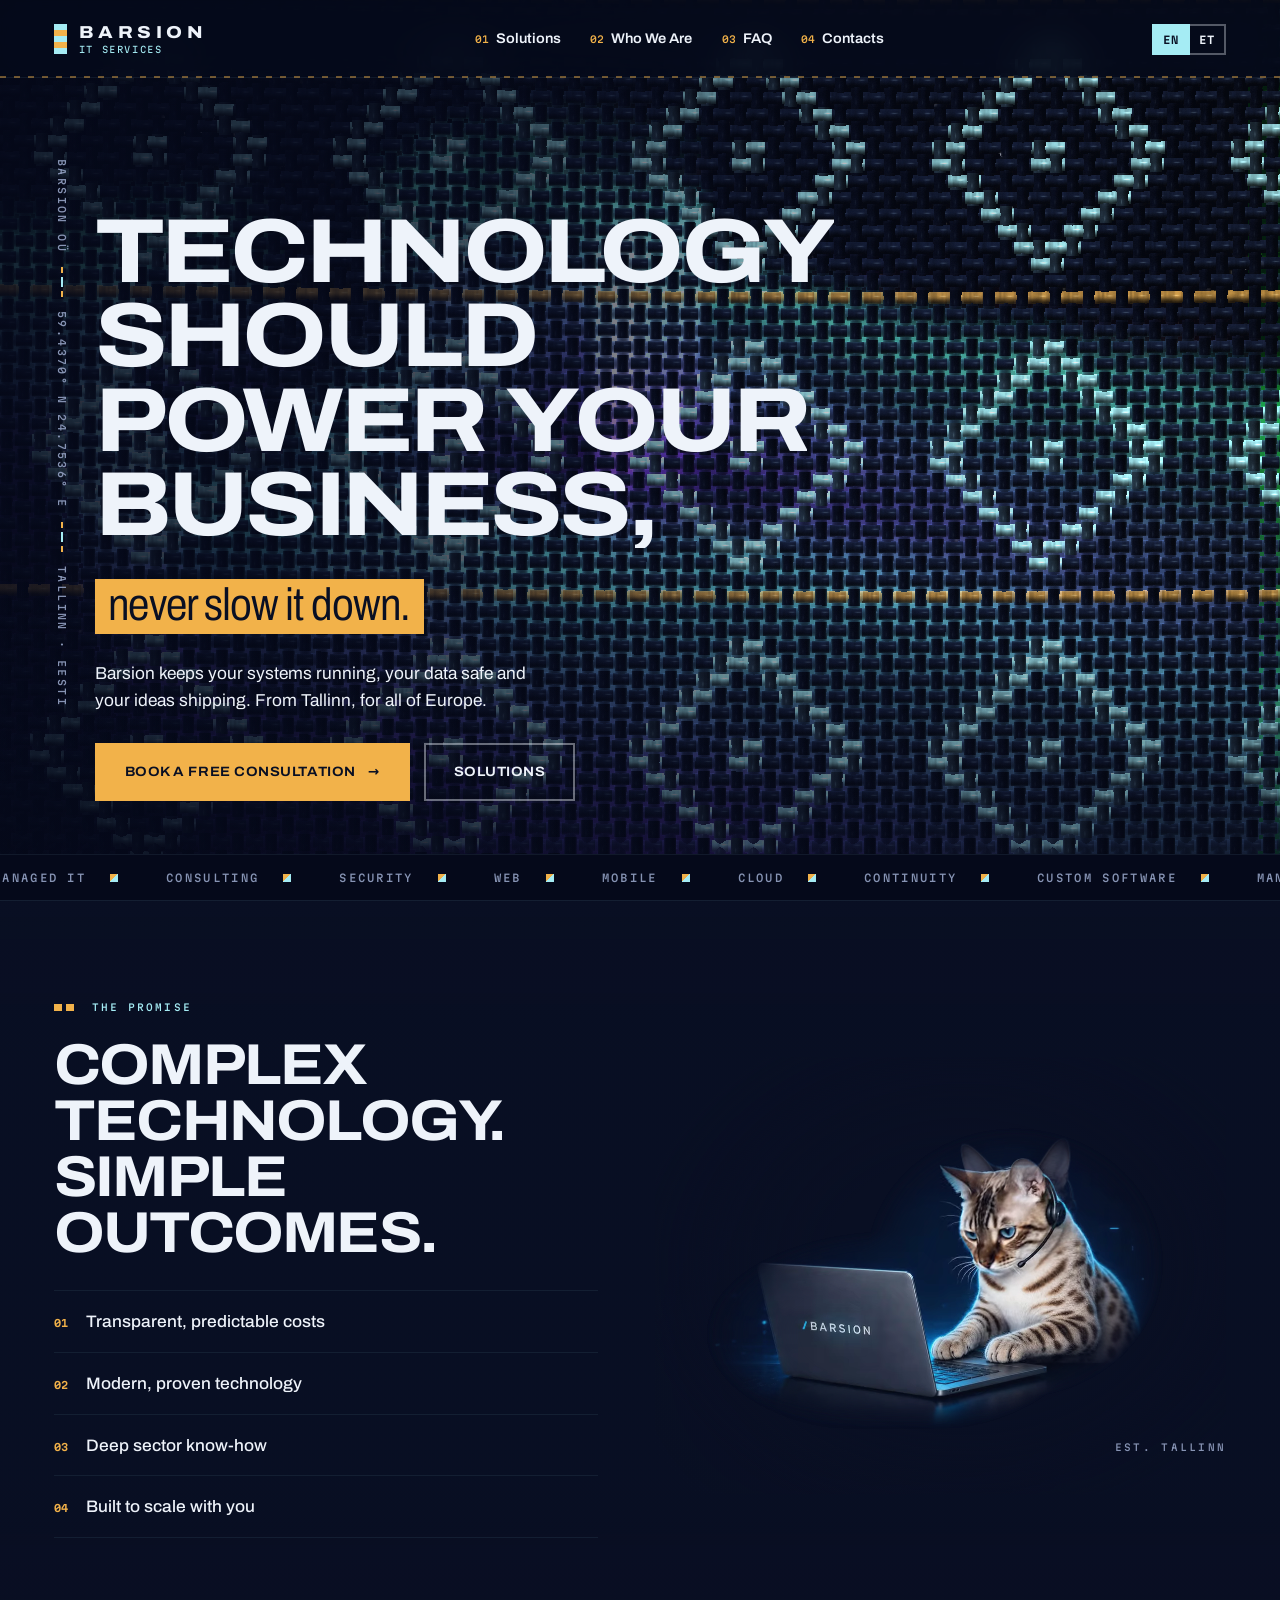
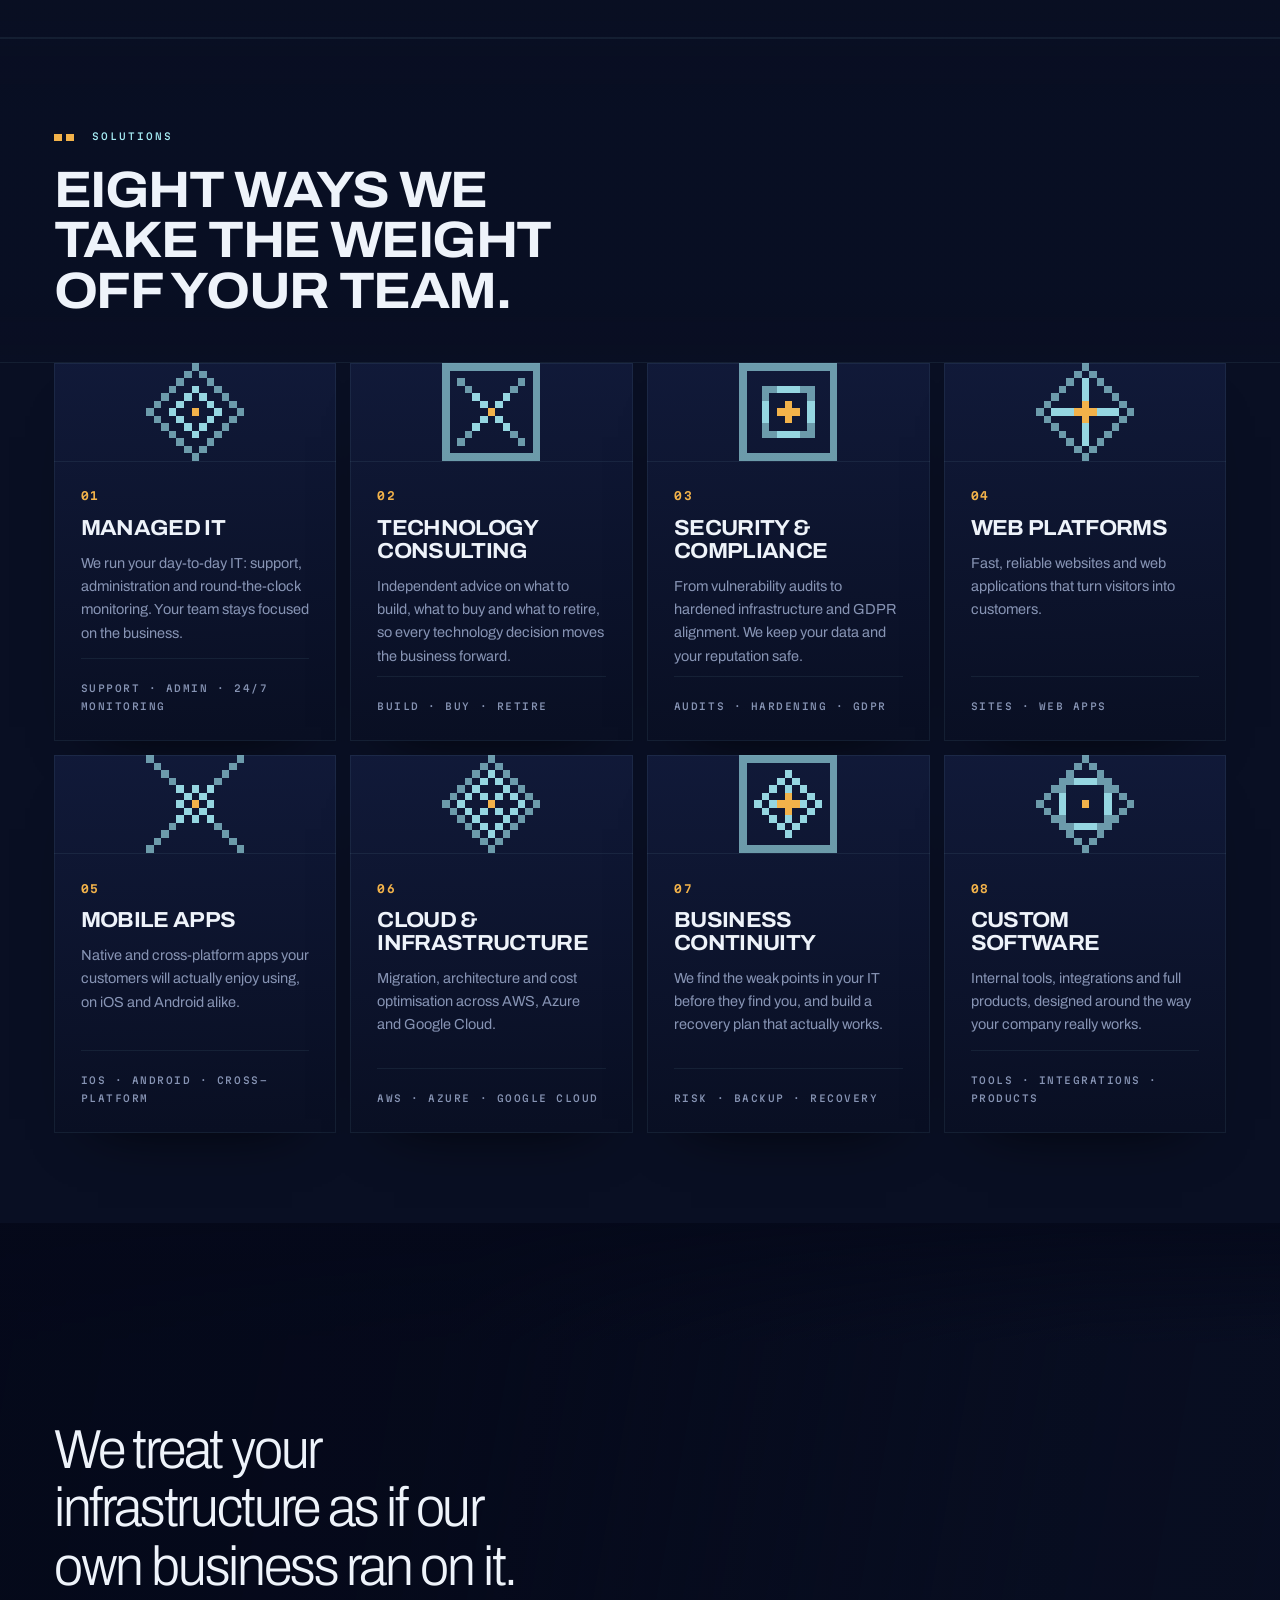
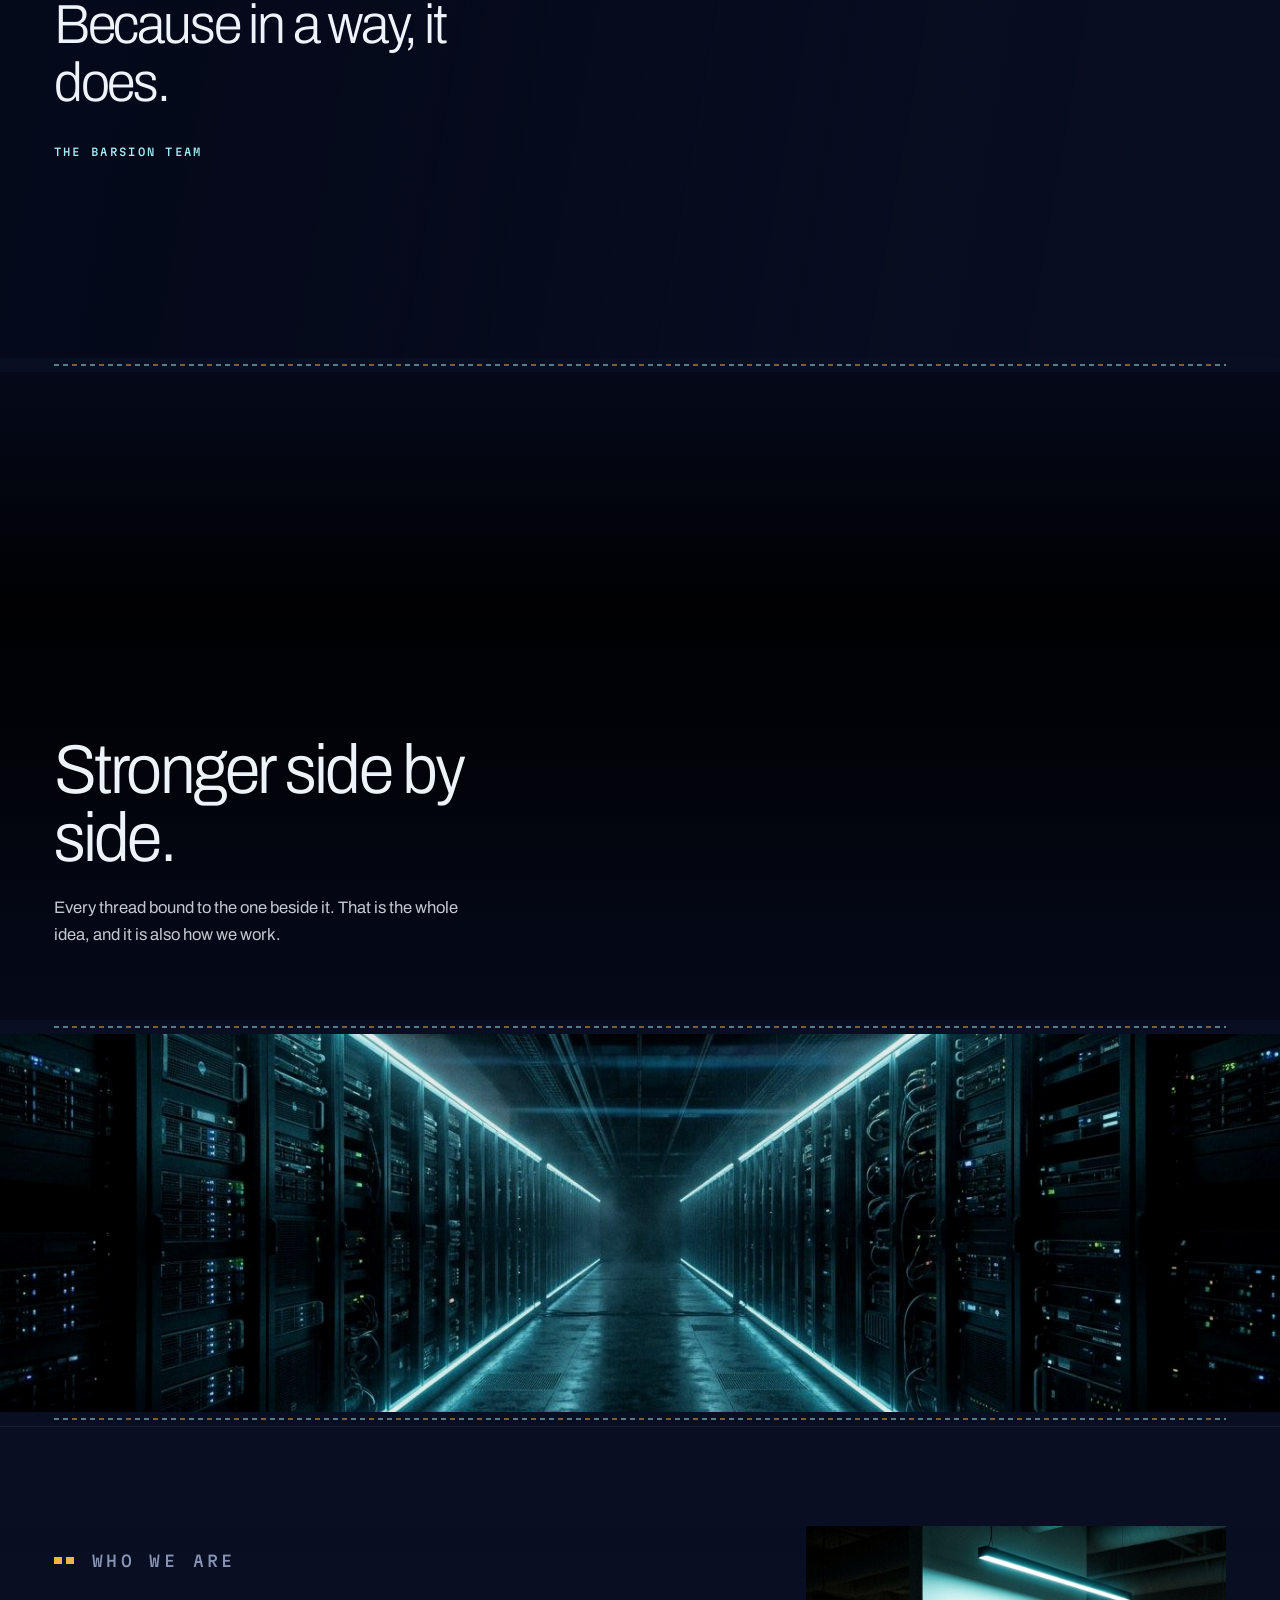
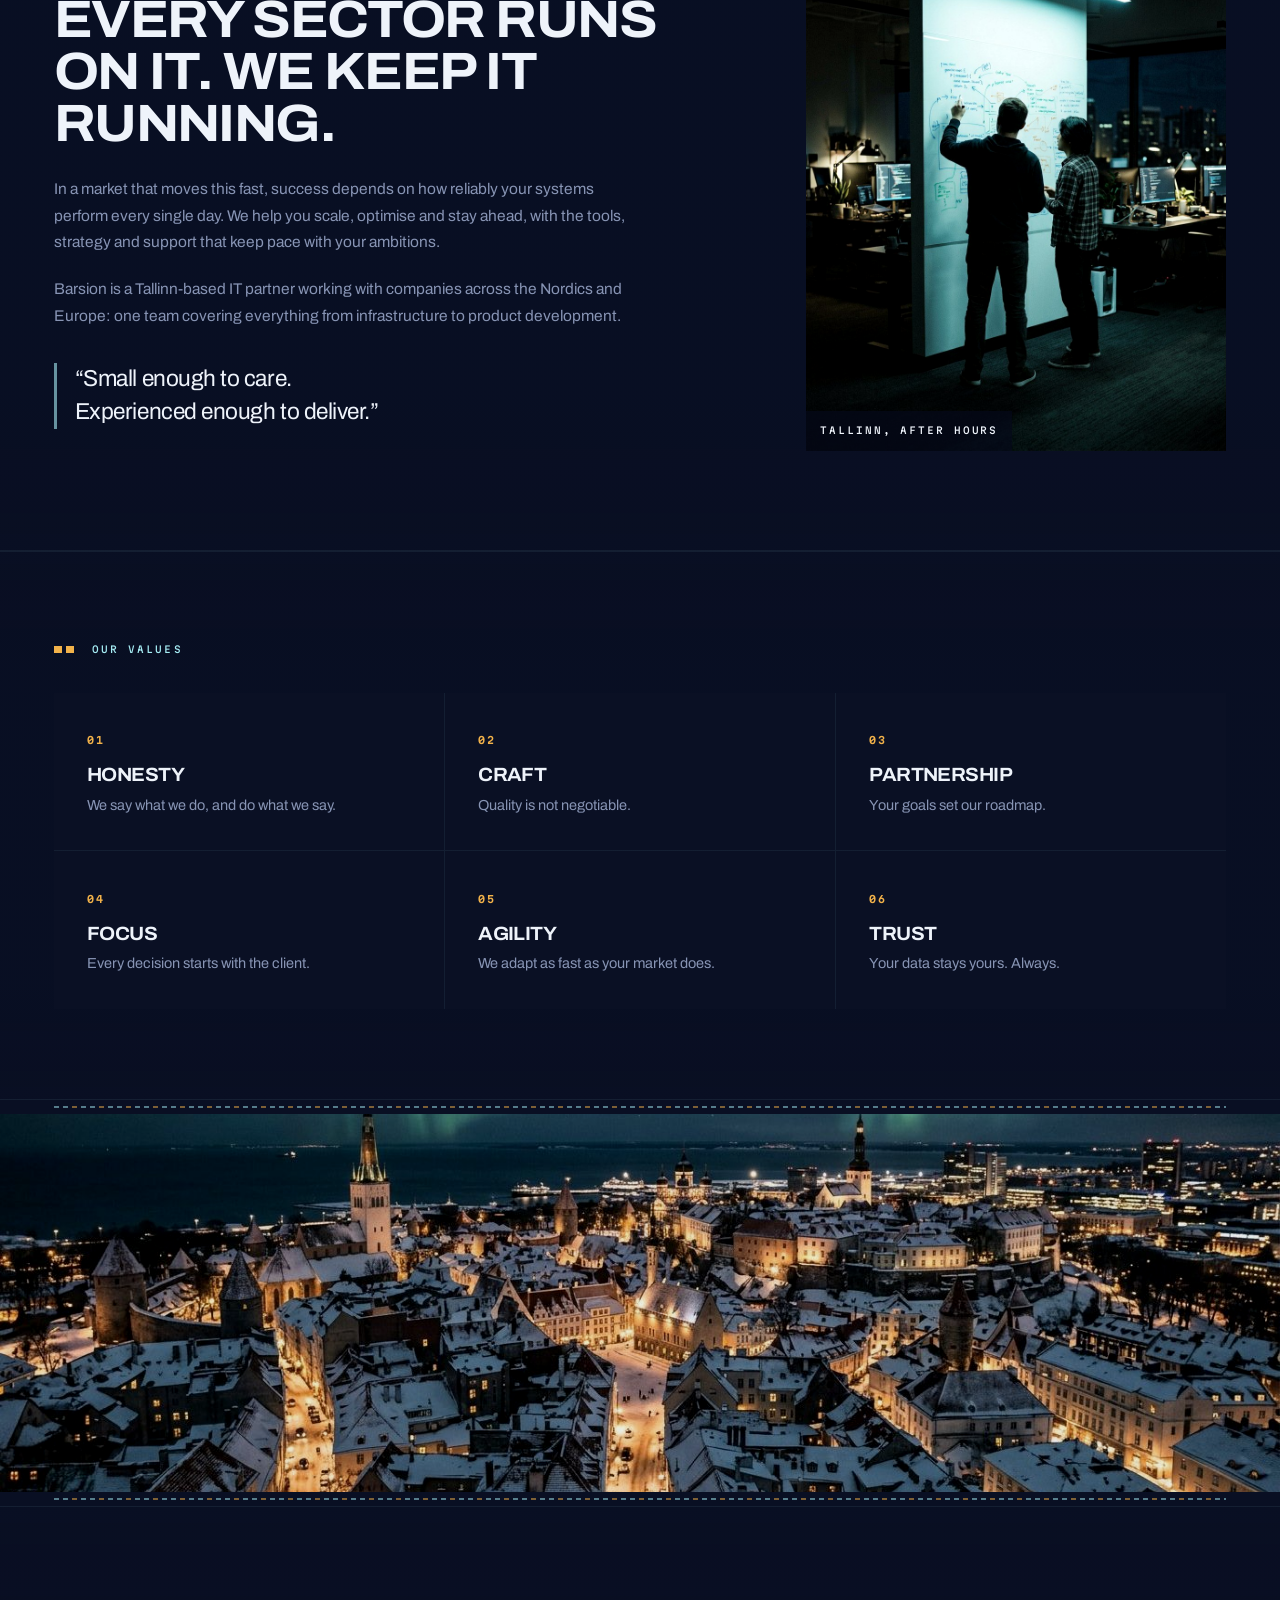
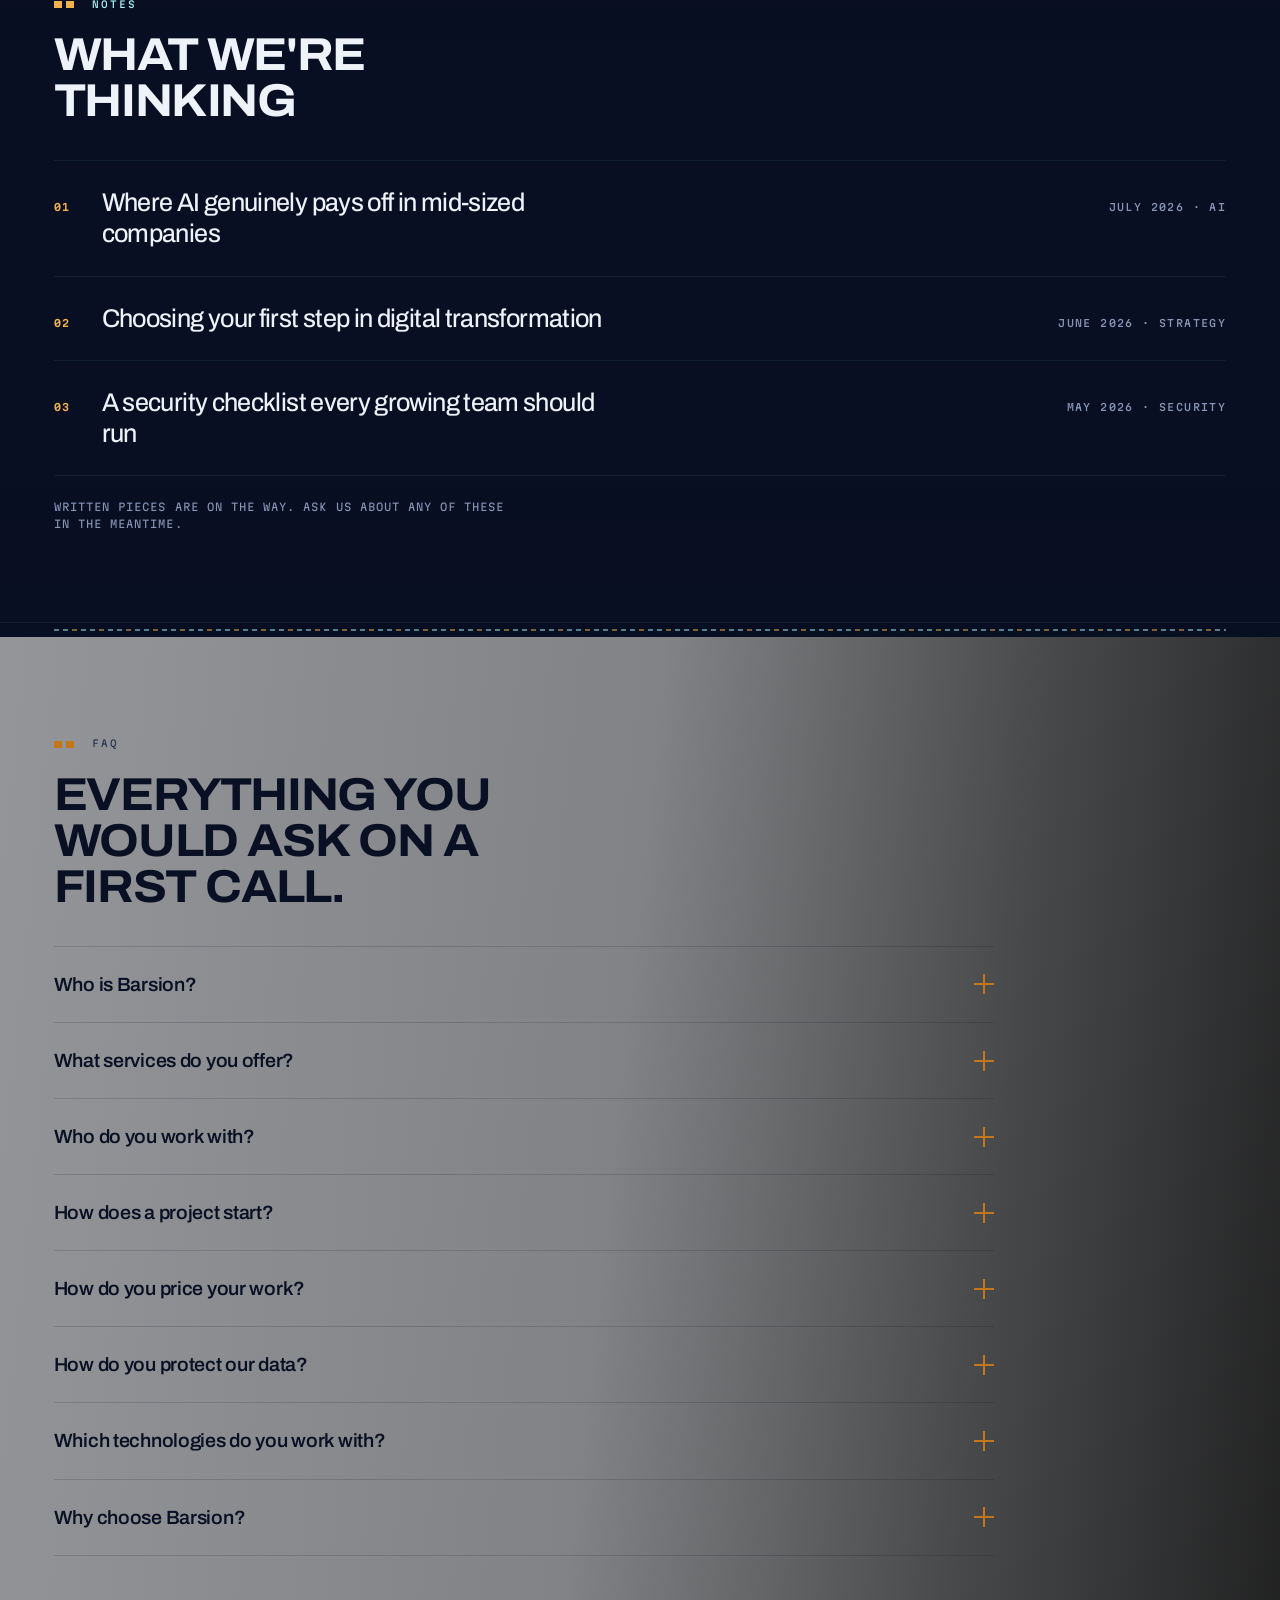
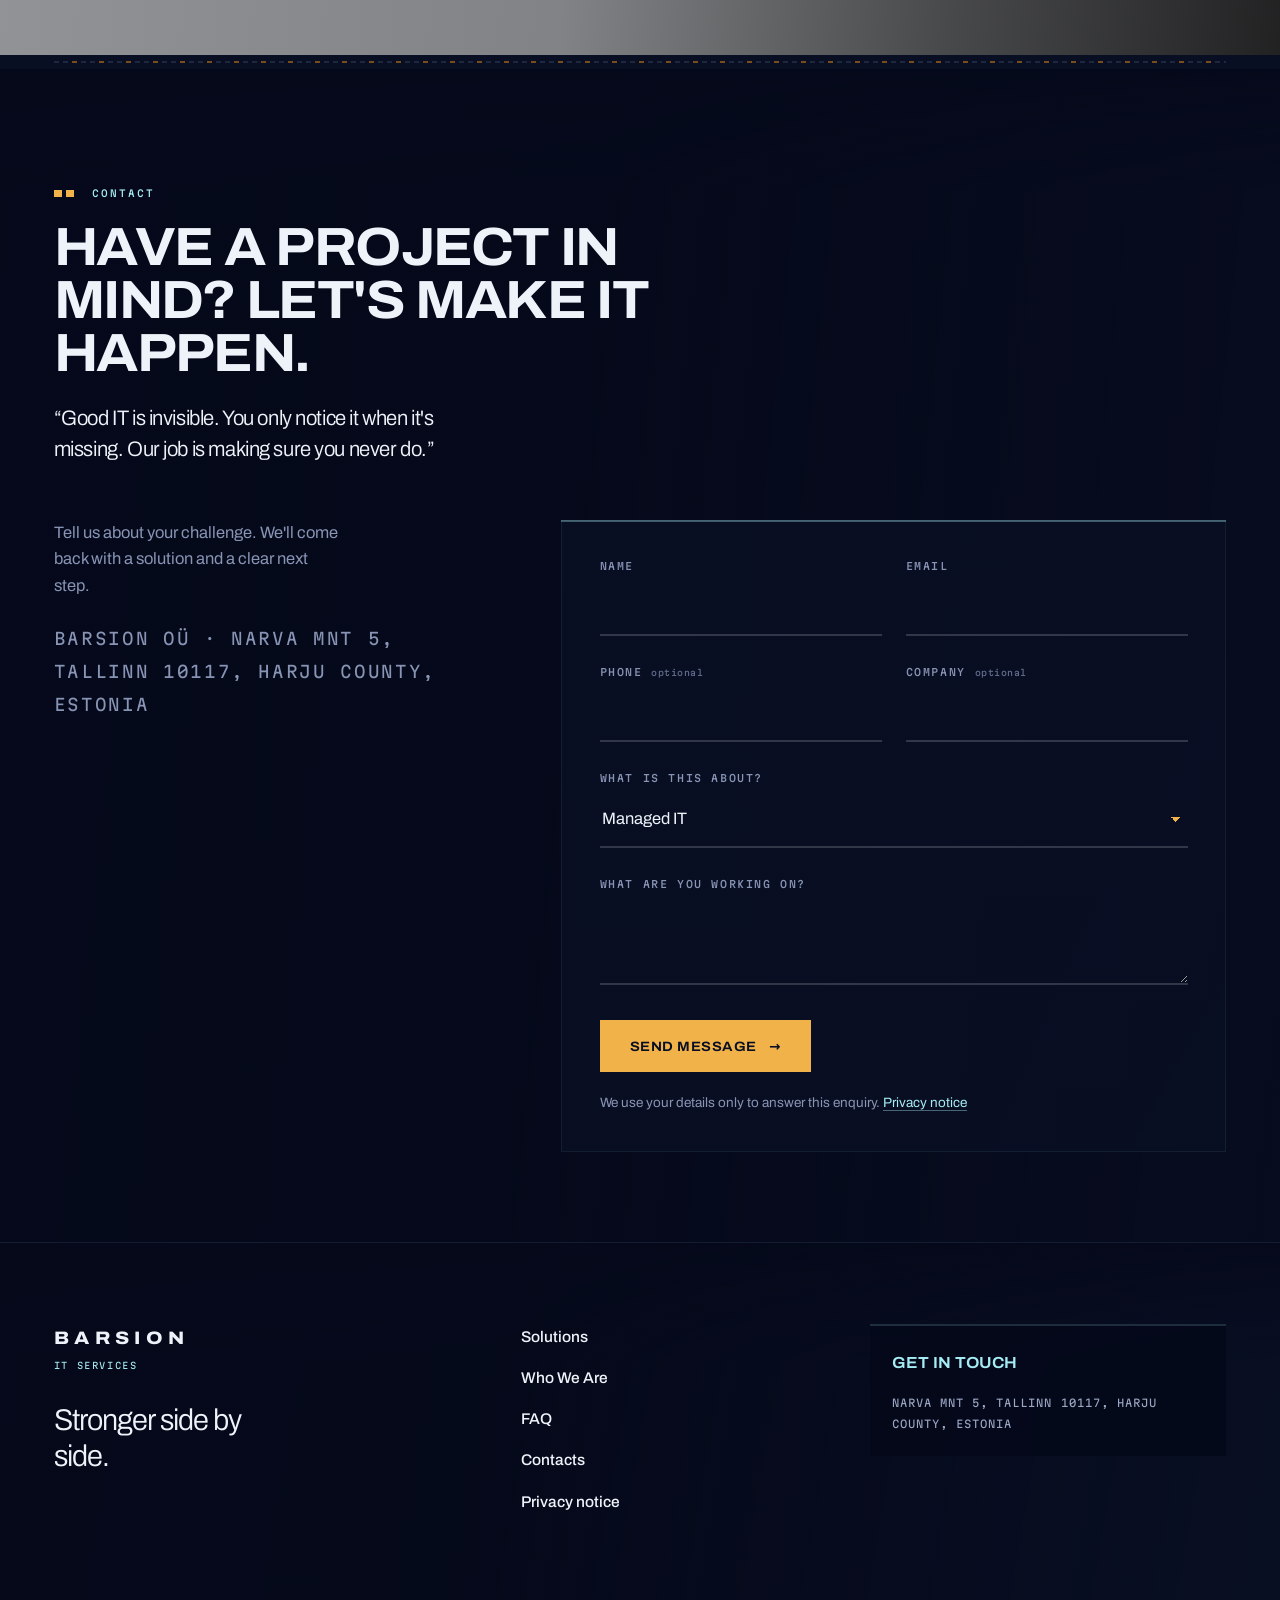
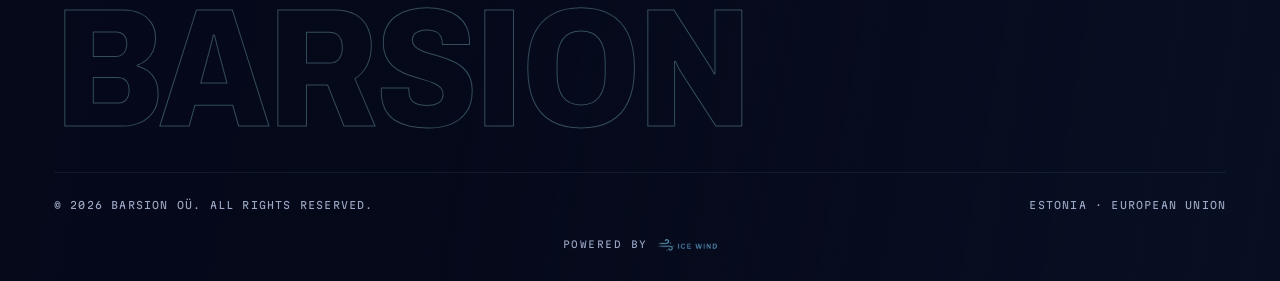
==== commit 41f25890: "Unframe the mascot, add the warp band, drop horizontal scroll" ====
--- a/index.html
+++ b/index.html
@@ -138,7 +138,6 @@
     </div>
   </div>
   <div class="fac-stage" id="facStage">
-    <div class="fac-pin">
       <div class="fac-track" id="facTrack">
         <article class="pan"><span class="pan-win" aria-hidden="true"><svg viewBox="0 0 13 13" preserveAspectRatio="xMidYMid meet" shape-rendering="crispEdges"><rect x="0" y="6" width="1" height="1" fill="var(--cyan)" opacity=".62"/><rect x="1" y="5" width="1" height="1" fill="var(--cyan)" opacity=".62"/><rect x="1" y="7" width="1" height="1" fill="var(--cyan)" opacity=".62"/><rect x="2" y="4" width="1" height="1" fill="var(--cyan)" opacity=".62"/><rect x="2" y="8" width="1" height="1" fill="var(--cyan)" opacity=".62"/><rect x="3" y="3" width="1" height="1" fill="var(--cyan)" opacity=".62"/><rect x="3" y="6" width="1" height="1" fill="var(--cyan)" opacity=".9"/><rect x="3" y="9" width="1" height="1" fill="var(--cyan)" opacity=".62"/><rect x="4" y="2" width="1" height="1" fill="var(--cyan)" opacity=".62"/><rect x="4" y="5" width="1" height="1" fill="var(--cyan)" opacity=".9"/><rect x="4" y="7" width="1" height="1" fill="var(--cyan)" opacity=".9"/><rect x="4" y="10" width="1" height="1" fill="var(--cyan)" opacity=".62"/><rect x="5" y="1" width="1" height="1" fill="var(--cyan)" opacity=".62"/><rect x="5" y="4" width="1" height="1" fill="var(--cyan)" opacity=".9"/><rect x="5" y="8" width="1" height="1" fill="var(--cyan)" opacity=".9"/><rect x="5" y="11" width="1" height="1" fill="var(--cyan)" opacity=".62"/><rect x="6" y="0" width="1" height="1" fill="var(--cyan)" opacity=".62"/><rect x="6" y="3" width="1" height="1" fill="var(--cyan)" opacity=".9"/><rect x="6" y="6" width="1" height="1" fill="var(--amber)" opacity="1"/><rect x="6" y="9" width="1" height="1" fill="var(--cyan)" opacity=".9"/><rect x="6" y="12" width="1" height="1" fill="var(--cyan)" opacity=".62"/><rect x="7" y="1" width="1" height="1" fill="var(--cyan)" opacity=".62"/><rect x="7" y="4" width="1" height="1" fill="var(--cyan)" opacity=".9"/><rect x="7" y="8" width="1" height="1" fill="var(--cyan)" opacity=".9"/><rect x="7" y="11" width="1" height="1" fill="var(--cyan)" opacity=".62"/><rect x="8" y="2" width="1" height="1" fill="var(--cyan)" opacity=".62"/><rect x="8" y="5" width="1" height="1" fill="var(--cyan)" opacity=".9"/><rect x="8" y="7" width="1" height="1" fill="var(--cyan)" opacity=".9"/><rect x="8" y="10" width="1" height="1" fill="var(--cyan)" opacity=".62"/><rect x="9" y="3" width="1" height="1" fill="var(--cyan)" opacity=".62"/><rect x="9" y="6" width="1" height="1" fill="var(--cyan)" opacity=".9"/><rect x="9" y="9" width="1" height="1" fill="var(--cyan)" opacity=".62"/><rect x="10" y="4" width="1" height="1" fill="var(--cyan)" opacity=".62"/><rect x="10" y="8" width="1" height="1" fill="var(--cyan)" opacity=".62"/><rect x="11" y="5" width="1" height="1" fill="var(--cyan)" opacity=".62"/><rect x="11" y="7" width="1" height="1" fill="var(--cyan)" opacity=".62"/><rect x="12" y="6" width="1" height="1" fill="var(--cyan)" opacity=".62"/></svg></span><div class="pan-body"><i aria-hidden="true">01</i><h3 data-i18n="s1_h">Managed IT</h3><p data-i18n="s1_p">We run your day-to-day IT: support, administration and round-the-clock monitoring. Your team stays focused on the business.</p><span class="pan-tag" data-i18n="s1_t">Support &middot; Admin &middot; 24/7 monitoring</span></div></article>
         <article class="pan"><span class="pan-win" aria-hidden="true"><svg viewBox="0 0 13 13" preserveAspectRatio="xMidYMid meet" shape-rendering="crispEdges"><rect x="0" y="0" width="1" height="1" fill="var(--cyan)" opacity=".62"/><rect x="0" y="1" width="1" height="1" fill="var(--cyan)" opacity=".62"/><rect x="0" y="2" width="1" height="1" fill="var(--cyan)" opacity=".62"/><rect x="0" y="3" width="1" height="1" fill="var(--cyan)" opacity=".62"/><rect x="0" y="4" width="1" height="1" fill="var(--cyan)" opacity=".62"/><rect x="0" y="5" width="1" height="1" fill="var(--cyan)" opacity=".62"/><rect x="0" y="6" width="1" height="1" fill="var(--cyan)" opacity=".62"/><rect x="0" y="7" width="1" height="1" fill="var(--cyan)" opacity=".62"/><rect x="0" y="8" width="1" height="1" fill="var(--cyan)" opacity=".62"/><rect x="0" y="9" width="1" height="1" fill="var(--cyan)" opacity=".62"/><rect x="0" y="10" width="1" height="1" fill="var(--cyan)" opacity=".62"/><rect x="0" y="11" width="1" height="1" fill="var(--cyan)" opacity=".62"/><rect x="0" y="12" width="1" height="1" fill="var(--cyan)" opacity=".62"/><rect x="1" y="0" width="1" height="1" fill="var(--cyan)" opacity=".62"/><rect x="1" y="12" width="1" height="1" fill="var(--cyan)" opacity=".62"/><rect x="2" y="0" width="1" height="1" fill="var(--cyan)" opacity=".62"/><rect x="2" y="2" width="1" height="1" fill="var(--cyan)" opacity=".62"/><rect x="2" y="10" width="1" height="1" fill="var(--cyan)" opacity=".62"/><rect x="2" y="12" width="1" height="1" fill="var(--cyan)" opacity=".62"/><rect x="3" y="0" width="1" height="1" fill="var(--cyan)" opacity=".62"/><rect x="3" y="3" width="1" height="1" fill="var(--cyan)" opacity=".62"/><rect x="3" y="9" width="1" height="1" fill="var(--cyan)" opacity=".62"/><rect x="3" y="12" width="1" height="1" fill="var(--cyan)" opacity=".62"/><rect x="4" y="0" width="1" height="1" fill="var(--cyan)" opacity=".62"/><rect x="4" y="4" width="1" height="1" fill="var(--cyan)" opacity=".9"/><rect x="4" y="8" width="1" height="1" fill="var(--cyan)" opacity=".9"/><rect x="4" y="12" width="1" height="1" fill="var(--cyan)" opacity=".62"/><rect x="5" y="0" width="1" height="1" fill="var(--cyan)" opacity=".62"/><rect x="5" y="5" width="1" height="1" fill="var(--cyan)" opacity=".9"/><rect x="5" y="7" width="1" height="1" fill="var(--cyan)" opacity=".9"/><rect x="5" y="12" width="1" height="1" fill="var(--cyan)" opacity=".62"/><rect x="6" y="0" width="1" height="1" fill="var(--cyan)" opacity=".62"/><rect x="6" y="6" width="1" height="1" fill="var(--amber)" opacity="1"/><rect x="6" y="12" width="1" height="1" fill="var(--cyan)" opacity=".62"/><rect x="7" y="0" width="1" height="1" fill="var(--cyan)" opacity=".62"/><rect x="7" y="5" width="1" height="1" fill="var(--cyan)" opacity=".9"/><rect x="7" y="7" width="1" height="1" fill="var(--cyan)" opacity=".9"/><rect x="7" y="12" width="1" height="1" fill="var(--cyan)" opacity=".62"/><rect x="8" y="0" width="1" height="1" fill="var(--cyan)" opacity=".62"/><rect x="8" y="4" width="1" height="1" fill="var(--cyan)" opacity=".9"/><rect x="8" y="8" width="1" height="1" fill="var(--cyan)" opacity=".9"/><rect x="8" y="12" width="1" height="1" fill="var(--cyan)" opacity=".62"/><rect x="9" y="0" width="1" height="1" fill="var(--cyan)" opacity=".62"/><rect x="9" y="3" width="1" height="1" fill="var(--cyan)" opacity=".62"/><rect x="9" y="9" width="1" height="1" fill="var(--cyan)" opacity=".62"/><rect x="9" y="12" width="1" height="1" fill="var(--cyan)" opacity=".62"/><rect x="10" y="0" width="1" height="1" fill="var(--cyan)" opacity=".62"/><rect x="10" y="2" width="1" height="1" fill="var(--cyan)" opacity=".62"/><rect x="10" y="10" width="1" height="1" fill="var(--cyan)" opacity=".62"/><rect x="10" y="12" width="1" height="1" fill="var(--cyan)" opacity=".62"/><rect x="11" y="0" width="1" height="1" fill="var(--cyan)" opacity=".62"/><rect x="11" y="12" width="1" height="1" fill="var(--cyan)" opacity=".62"/><rect x="12" y="0" width="1" height="1" fill="var(--cyan)" opacity=".62"/><rect x="12" y="1" width="1" height="1" fill="var(--cyan)" opacity=".62"/><rect x="12" y="2" width="1" height="1" fill="var(--cyan)" opacity=".62"/><rect x="12" y="3" width="1" height="1" fill="var(--cyan)" opacity=".62"/><rect x="12" y="4" width="1" height="1" fill="var(--cyan)" opacity=".62"/><rect x="12" y="5" width="1" height="1" fill="var(--cyan)" opacity=".62"/><rect x="12" y="6" width="1" height="1" fill="var(--cyan)" opacity=".62"/><rect x="12" y="7" width="1" height="1" fill="var(--cyan)" opacity=".62"/><rect x="12" y="8" width="1" height="1" fill="var(--cyan)" opacity=".62"/><rect x="12" y="9" width="1" height="1" fill="var(--cyan)" opacity=".62"/><rect x="12" y="10" width="1" height="1" fill="var(--cyan)" opacity=".62"/><rect x="12" y="11" width="1" height="1" fill="var(--cyan)" opacity=".62"/><rect x="12" y="12" width="1" height="1" fill="var(--cyan)" opacity=".62"/></svg></span><div class="pan-body"><i aria-hidden="true">02</i><h3 data-i18n="s2_h">Technology Consulting</h3><p data-i18n="s2_p">Independent advice on what to build, what to buy and what to retire, so every technology decision moves the business forward.</p><span class="pan-tag" data-i18n="s2_t">Build &middot; Buy &middot; Retire</span></div></article>
@@ -149,14 +148,11 @@
         <article class="pan"><span class="pan-win" aria-hidden="true"><svg viewBox="0 0 13 13" preserveAspectRatio="xMidYMid meet" shape-rendering="crispEdges"><rect x="0" y="0" width="1" height="1" fill="var(--cyan)" opacity=".62"/><rect x="0" y="1" width="1" height="1" fill="var(--cyan)" opacity=".62"/><rect x="0" y="2" width="1" height="1" fill="var(--cyan)" opacity=".62"/><rect x="0" y="3" width="1" height="1" fill="var(--cyan)" opacity=".62"/><rect x="0" y="4" width="1" height="1" fill="var(--cyan)" opacity=".62"/><rect x="0" y="5" width="1" height="1" fill="var(--cyan)" opacity=".62"/><rect x="0" y="6" width="1" height="1" fill="var(--cyan)" opacity=".62"/><rect x="0" y="7" width="1" height="1" fill="var(--cyan)" opacity=".62"/><rect x="0" y="8" width="1" height="1" fill="var(--cyan)" opacity=".62"/><rect x="0" y="9" width="1" height="1" fill="var(--cyan)" opacity=".62"/><rect x="0" y="10" width="1" height="1" fill="var(--cyan)" opacity=".62"/><rect x="0" y="11" width="1" height="1" fill="var(--cyan)" opacity=".62"/><rect x="0" y="12" width="1" height="1" fill="var(--cyan)" opacity=".62"/><rect x="1" y="0" width="1" height="1" fill="var(--cyan)" opacity=".62"/><rect x="1" y="12" width="1" height="1" fill="var(--cyan)" opacity=".62"/><rect x="2" y="0" width="1" height="1" fill="var(--cyan)" opacity=".62"/><rect x="2" y="6" width="1" height="1" fill="var(--cyan)" opacity=".9"/><rect x="2" y="12" width="1" height="1" fill="var(--cyan)" opacity=".62"/><rect x="3" y="0" width="1" height="1" fill="var(--cyan)" opacity=".62"/><rect x="3" y="5" width="1" height="1" fill="var(--cyan)" opacity=".9"/><rect x="3" y="7" width="1" height="1" fill="var(--cyan)" opacity=".9"/><rect x="3" y="12" width="1" height="1" fill="var(--cyan)" opacity=".62"/><rect x="4" y="0" width="1" height="1" fill="var(--cyan)" opacity=".62"/><rect x="4" y="4" width="1" height="1" fill="var(--cyan)" opacity=".9"/><rect x="4" y="6" width="1" height="1" fill="var(--cyan)" opacity=".9"/><rect x="4" y="8" width="1" height="1" fill="var(--cyan)" opacity=".9"/><rect x="4" y="12" width="1" height="1" fill="var(--cyan)" opacity=".62"/><rect x="5" y="0" width="1" height="1" fill="var(--cyan)" opacity=".62"/><rect x="5" y="3" width="1" height="1" fill="var(--cyan)" opacity=".9"/><rect x="5" y="6" width="1" height="1" fill="var(--amber)" opacity="1"/><rect x="5" y="9" width="1" height="1" fill="var(--cyan)" opacity=".9"/><rect x="5" y="12" width="1" height="1" fill="var(--cyan)" opacity=".62"/><rect x="6" y="0" width="1" height="1" fill="var(--cyan)" opacity=".62"/><rect x="6" y="2" width="1" height="1" fill="var(--cyan)" opacity=".9"/><rect x="6" y="4" width="1" height="1" fill="var(--cyan)" opacity=".9"/><rect x="6" y="5" width="1" height="1" fill="var(--amber)" opacity="1"/><rect x="6" y="6" width="1" height="1" fill="var(--amber)" opacity="1"/><rect x="6" y="7" width="1" height="1" fill="var(--amber)" opacity="1"/><rect x="6" y="8" width="1" height="1" fill="var(--cyan)" opacity=".9"/><rect x="6" y="10" width="1" height="1" fill="var(--cyan)" opacity=".9"/><rect x="6" y="12" width="1" height="1" fill="var(--cyan)" opacity=".62"/><rect x="7" y="0" width="1" height="1" fill="var(--cyan)" opacity=".62"/><rect x="7" y="3" width="1" height="1" fill="var(--cyan)" opacity=".9"/><rect x="7" y="6" width="1" height="1" fill="var(--amber)" opacity="1"/><rect x="7" y="9" width="1" height="1" fill="var(--cyan)" opacity=".9"/><rect x="7" y="12" width="1" height="1" fill="var(--cyan)" opacity=".62"/><rect x="8" y="0" width="1" height="1" fill="var(--cyan)" opacity=".62"/><rect x="8" y="4" width="1" height="1" fill="var(--cyan)" opacity=".9"/><rect x="8" y="6" width="1" height="1" fill="var(--cyan)" opacity=".9"/><rect x="8" y="8" width="1" height="1" fill="var(--cyan)" opacity=".9"/><rect x="8" y="12" width="1" height="1" fill="var(--cyan)" opacity=".62"/><rect x="9" y="0" width="1" height="1" fill="var(--cyan)" opacity=".62"/><rect x="9" y="5" width="1" height="1" fill="var(--cyan)" opacity=".9"/><rect x="9" y="7" width="1" height="1" fill="var(--cyan)" opacity=".9"/><rect x="9" y="12" width="1" height="1" fill="var(--cyan)" opacity=".62"/><rect x="10" y="0" width="1" height="1" fill="var(--cyan)" opacity=".62"/><rect x="10" y="6" width="1" height="1" fill="var(--cyan)" opacity=".9"/><rect x="10" y="12" width="1" height="1" fill="var(--cyan)" opacity=".62"/><rect x="11" y="0" width="1" height="1" fill="var(--cyan)" opacity=".62"/><rect x="11" y="12" width="1" height="1" fill="var(--cyan)" opacity=".62"/><rect x="12" y="0" width="1" height="1" fill="var(--cyan)" opacity=".62"/><rect x="12" y="1" width="1" height="1" fill="var(--cyan)" opacity=".62"/><rect x="12" y="2" width="1" height="1" fill="var(--cyan)" opacity=".62"/><rect x="12" y="3" width="1" height="1" fill="var(--cyan)" opacity=".62"/><rect x="12" y="4" width="1" height="1" fill="var(--cyan)" opacity=".62"/><rect x="12" y="5" width="1" height="1" fill="var(--cyan)" opacity=".62"/><rect x="12" y="6" width="1" height="1" fill="var(--cyan)" opacity=".62"/><rect x="12" y="7" width="1" height="1" fill="var(--cyan)" opacity=".62"/><rect x="12" y="8" width="1" height="1" fill="var(--cyan)" opacity=".62"/><rect x="12" y="9" width="1" height="1" fill="var(--cyan)" opacity=".62"/><rect x="12" y="10" width="1" height="1" fill="var(--cyan)" opacity=".62"/><rect x="12" y="11" width="1" height="1" fill="var(--cyan)" opacity=".62"/><rect x="12" y="12" width="1" height="1" fill="var(--cyan)" opacity=".62"/></svg></span><div class="pan-body"><i aria-hidden="true">07</i><h3 data-i18n="s7_h">Business Continuity</h3><p data-i18n="s7_p">We find the weak points in your IT before they find you, and build a recovery plan that actually works.</p><span class="pan-tag" data-i18n="s7_t">Risk &middot; Backup &middot; Recovery</span></div></article>
         <article class="pan"><span class="pan-win" aria-hidden="true"><svg viewBox="0 0 13 13" preserveAspectRatio="xMidYMid meet" shape-rendering="crispEdges"><rect x="0" y="6" width="1" height="1" fill="var(--cyan)" opacity=".62"/><rect x="1" y="5" width="1" height="1" fill="var(--cyan)" opacity=".62"/><rect x="1" y="7" width="1" height="1" fill="var(--cyan)" opacity=".62"/><rect x="2" y="4" width="1" height="1" fill="var(--cyan)" opacity=".62"/><rect x="2" y="8" width="1" height="1" fill="var(--cyan)" opacity=".62"/><rect x="3" y="3" width="1" height="1" fill="var(--cyan)" opacity=".62"/><rect x="3" y="4" width="1" height="1" fill="var(--cyan)" opacity=".62"/><rect x="3" y="5" width="1" height="1" fill="var(--cyan)" opacity=".9"/><rect x="3" y="6" width="1" height="1" fill="var(--cyan)" opacity=".9"/><rect x="3" y="7" width="1" height="1" fill="var(--cyan)" opacity=".9"/><rect x="3" y="8" width="1" height="1" fill="var(--cyan)" opacity=".62"/><rect x="3" y="9" width="1" height="1" fill="var(--cyan)" opacity=".62"/><rect x="4" y="2" width="1" height="1" fill="var(--cyan)" opacity=".62"/><rect x="4" y="3" width="1" height="1" fill="var(--cyan)" opacity=".62"/><rect x="4" y="9" width="1" height="1" fill="var(--cyan)" opacity=".62"/><rect x="4" y="10" width="1" height="1" fill="var(--cyan)" opacity=".62"/><rect x="5" y="1" width="1" height="1" fill="var(--cyan)" opacity=".62"/><rect x="5" y="3" width="1" height="1" fill="var(--cyan)" opacity=".9"/><rect x="5" y="9" width="1" height="1" fill="var(--cyan)" opacity=".9"/><rect x="5" y="11" width="1" height="1" fill="var(--cyan)" opacity=".62"/><rect x="6" y="0" width="1" height="1" fill="var(--cyan)" opacity=".62"/><rect x="6" y="3" width="1" height="1" fill="var(--cyan)" opacity=".9"/><rect x="6" y="6" width="1" height="1" fill="var(--amber)" opacity="1"/><rect x="6" y="9" width="1" height="1" fill="var(--cyan)" opacity=".9"/><rect x="6" y="12" width="1" height="1" fill="var(--cyan)" opacity=".62"/><rect x="7" y="1" width="1" height="1" fill="var(--cyan)" opacity=".62"/><rect x="7" y="3" width="1" height="1" fill="var(--cyan)" opacity=".9"/><rect x="7" y="9" width="1" height="1" fill="var(--cyan)" opacity=".9"/><rect x="7" y="11" width="1" height="1" fill="var(--cyan)" opacity=".62"/><rect x="8" y="2" width="1" height="1" fill="var(--cyan)" opacity=".62"/><rect x="8" y="3" width="1" height="1" fill="var(--cyan)" opacity=".62"/><rect x="8" y="9" width="1" height="1" fill="var(--cyan)" opacity=".62"/><rect x="8" y="10" width="1" height="1" fill="var(--cyan)" opacity=".62"/><rect x="9" y="3" width="1" height="1" fill="var(--cyan)" opacity=".62"/><rect x="9" y="4" width="1" height="1" fill="var(--cyan)" opacity=".62"/><rect x="9" y="5" width="1" height="1" fill="var(--cyan)" opacity=".9"/><rect x="9" y="6" width="1" height="1" fill="var(--cyan)" opacity=".9"/><rect x="9" y="7" width="1" height="1" fill="var(--cyan)" opacity=".9"/><rect x="9" y="8" width="1" height="1" fill="var(--cyan)" opacity=".62"/><rect x="9" y="9" width="1" height="1" fill="var(--cyan)" opacity=".62"/><rect x="10" y="4" width="1" height="1" fill="var(--cyan)" opacity=".62"/><rect x="10" y="8" width="1" height="1" fill="var(--cyan)" opacity=".62"/><rect x="11" y="5" width="1" height="1" fill="var(--cyan)" opacity=".62"/><rect x="11" y="7" width="1" height="1" fill="var(--cyan)" opacity=".62"/><rect x="12" y="6" width="1" height="1" fill="var(--cyan)" opacity=".62"/></svg></span><div class="pan-body"><i aria-hidden="true">08</i><h3 data-i18n="s8_h">Custom Software</h3><p data-i18n="s8_p">Internal tools, integrations and full products, designed around the way your company really works.</p><span class="pan-tag" data-i18n="s8_t">Tools &middot; Integrations &middot; Products</span></div></article>
       </div>
-      <div class="fac-rail" aria-hidden="true"><span id="facBar"></span></div>
-      <p class="fac-hint" data-i18n="fac_hint">Swipe the belt</p>
-    </div>
   </div>
 </section>
 
 <!-- ══ STATEMENT: THE OPENING ════════════════════════════════ -->
-<section class="stmt open">
+<section class="stmt open" data-wide>
   <div class="wrap">
     <blockquote class="rv" data-rv-y="34">
       <p data-i18n="quote1">We treat your infrastructure as if our own business ran on it. Because in a way, it does.</p>
@@ -166,6 +162,17 @@
 </section>
 
 <!-- ══ BAND: woven into the cloth ════════════════════════════ -->
+<div class="selv" aria-hidden="true"></div>
+
+<!-- ══ THE WARP: the belt before it is woven ═════════════════ -->
+<section class="sky open">
+  <canvas id="clothSky" aria-hidden="true"></canvas>
+  <div class="wrap">
+    <p class="sky-tag" data-i18n="ft_tag">Stronger side by side.</p>
+    <p class="sky-sub" data-i18n="sky_sub">Every thread bound to the one beside it. That is the whole idea, and it is also how we work.</p>
+  </div>
+</section>
+
 <div class="selv" aria-hidden="true"></div>
 <div class="band open" aria-hidden="true">
   <span class="im" style="background-image:url('img/band1.jpg')"></span>
--- a/styles.css
+++ b/styles.css
@@ -196,20 +196,25 @@
 .m-list i{font-family:var(--fm);font-style:normal;font-size:10px;font-weight:600;color:var(--amber);flex:none}
 
 .win{position:relative}
-.win-in{position:relative;background:var(--night);overflow:hidden;
-  box-shadow:inset 0 0 0 1px var(--line),0 34px 74px -44px #000}
-.win-in::after{content:"";position:absolute;inset:0;z-index:3;pointer-events:none;
-  box-shadow:inset 0 0 92px 22px rgba(9,15,35,.72)}
+.win-in{position:relative;isolation:isolate}
+/* The clip's black point was encoded to match --night, so the trick is to put
+   solid --night directly behind the cat and let it fall off to nothing before
+   it reaches any edge. No border, no overflow clip: nothing to read as a box. */
+.win-in::before{content:"";position:absolute;inset:-16% 0 -20%;z-index:0;pointer-events:none;
+  background:
+    radial-gradient(ellipse 58% 60% at 54% 48%,var(--night) 42%,rgba(9,15,35,.84) 64%,rgba(9,15,35,0) 100%),
+    radial-gradient(ellipse 42% 42% at 38% 72%,var(--night) 36%,rgba(9,15,35,0) 100%)}
+.win-in>*{position:relative;z-index:1}
 .mascot{width:100%;height:auto;
   mask-image:linear-gradient(180deg,#000 88%,rgba(0,0,0,.35) 94%,transparent 100%),radial-gradient(ellipse 26% 42% at 63% 48%,#000 52%,transparent 100%),radial-gradient(ellipse 33% 32% at 42% 70%,#000 50%,transparent 100%);
   mask-composite:intersect,add,add}
 @supports not (mask-composite: intersect){
   .mascot{-webkit-mask-image:linear-gradient(180deg,#000 88%,rgba(0,0,0,.35) 94%,transparent 100%),radial-gradient(ellipse 26% 42% at 63% 48%,#000 52%,transparent 100%),radial-gradient(ellipse 33% 32% at 42% 70%,#000 50%,transparent 100%);-webkit-mask-composite:source-in,source-over}
 }
-video.mascot{position:absolute;inset:0;width:100%;height:100%;object-fit:cover;opacity:0;z-index:1}
+video.mascot{position:absolute;inset:0;width:100%;height:100%;object-fit:cover;opacity:0;z-index:2}
 video.mascot.on{opacity:1}
 .playing img.mascot{visibility:hidden}
-.win-cap{position:absolute;right:0;bottom:-30px;font-family:var(--fm);font-size:9.5px;font-weight:500;
+.win-cap{position:absolute;right:0;bottom:-26px;z-index:2;font-family:var(--fm);font-size:9.5px;font-weight:500;
   letter-spacing:.24em;text-transform:uppercase;color:var(--dim)}
 
 /* ── SOLUTIONS: the belt runs past ────────────────────────── */
@@ -217,14 +222,13 @@
 .fac-head{padding:clamp(70px,10vh,130px) 0 clamp(30px,5vh,58px)}
 .fac-head h2{font-size:clamp(27px,4vw,58px);line-height:.99;font-weight:710;font-variation-settings:'wdth' 108;
   text-transform:uppercase;max-width:17ch;margin-top:20px}
-.fac-stage{height:420vh}
-.fac-pin{position:sticky;top:0;height:100svh;overflow:hidden;display:flex;flex-direction:column;justify-content:center}
-.fac-track{display:flex;gap:clamp(14px,1.5vw,26px);padding:0 var(--gut);will-change:transform}
-.pan{flex:0 0 clamp(258px,26vw,364px);display:flex;flex-direction:column;position:relative;
-  min-height:clamp(384px,58vh,540px);
+.fac-stage{padding-bottom:clamp(70px,10vh,130px)}
+.fac-track{display:grid;grid-template-columns:repeat(4,1fr);gap:clamp(10px,1.1vw,18px);
+  max-width:1400px;margin:0 auto;padding:0 var(--gut)}
+.pan{display:flex;flex-direction:column;position:relative;min-height:clamp(340px,42vh,430px);
   background:linear-gradient(178deg,rgba(17,26,58,.975),rgba(9,15,35,.99));
   box-shadow:inset 0 0 0 1px var(--line-2),0 30px 60px -44px #000}
-.pan-win{display:block;flex:0 0 clamp(112px,16vh,186px);position:relative;overflow:hidden;
+.pan-win{display:block;flex:0 0 clamp(92px,11vh,132px);position:relative;overflow:hidden;
   border-bottom:1px solid var(--line-2)}
 .pan-win svg{position:absolute;inset:0;width:100%;height:100%}
 .pan-body{flex:1;padding:clamp(20px,2vw,30px) clamp(20px,2.1vw,32px) clamp(20px,2vw,28px);
@@ -236,8 +240,7 @@
 .pan p{font-size:14.5px;line-height:1.6;color:var(--dim)}
 .pan-tag{margin-top:auto;padding-top:20px;border-top:1px solid var(--line-2);font-family:var(--fm);
   font-size:9.5px;font-weight:500;letter-spacing:.16em;text-transform:uppercase;color:var(--dim);line-height:1.9}
-.fac-rail{margin:clamp(22px,3vh,40px) var(--gut) 0;height:3px;background:rgba(165,236,244,.14)}
-.fac-rail span{display:block;height:100%;width:100%;background:var(--amber);transform-origin:0 50%;transform:scaleX(.06)}
+
 
 /* ── STATEMENT: the cloth wide open ───────────────────────── */
 .stmt{padding:clamp(120px,22vh,260px) 0}
@@ -252,7 +255,7 @@
 .js .rv{opacity:0;transform:translateY(24px)}
 .js .rv.on{opacity:1;transform:none}
 
-@media(max-width:1020px){ .mani-in{grid-template-columns:1fr;gap:44px} }
+@media(max-width:1020px){ .mani-in{grid-template-columns:1fr;gap:44px} .fac-track{grid-template-columns:repeat(2,1fr)} }
 @media(max-width:760px){
   :root{--hh:64px}
   .nav-links{position:fixed;top:var(--hh);left:0;right:0;flex-direction:column;gap:0;background:var(--deep);
@@ -267,15 +270,9 @@
   .hero{min-height:92svh;padding-bottom:96px}
   .hero-in{padding-left:var(--gut)}
   .hero::before{background:linear-gradient(178deg,rgba(5,9,26,.55),rgba(5,9,26,.88) 44%,rgba(5,9,26,.94))}
-  /* the belt still runs past, under the thumb instead of the scrollbar */
-  .fac-stage{height:auto}
-  .fac-pin{position:static;height:auto;overflow:visible}
-  .fac-track{gap:12px;padding:0 var(--gut) 6px;overflow-x:auto;scroll-snap-type:x mandatory;
-    -webkit-overflow-scrolling:touch;scrollbar-width:none}
-  .fac-track::-webkit-scrollbar{display:none}
-  .pan{flex:0 0 min(78vw,320px);scroll-snap-align:center;min-height:clamp(360px,62vh,480px)}
-  .fac-rail{display:block;margin-top:18px}
-  .fac-hint{display:flex}
+  .fac-track{grid-template-columns:1fr;gap:10px}
+  .pan{min-height:0}
+  .pan-win{flex:0 0 104px}
 }
 @media(prefers-reduced-motion:reduce){
   html{scroll-behavior:auto}
@@ -492,13 +489,28 @@
 .open{isolation:isolate}
 .open::before{content:"";position:absolute;inset:0;z-index:-1;pointer-events:none;
   background:linear-gradient(100deg,rgba(5,9,26,.955) 0%,rgba(5,9,26,.92) 38%,rgba(5,9,26,.55) 66%,rgba(5,9,26,.12) 88%,rgba(5,9,26,0) 100%)}
+.stmt.open::before{background:linear-gradient(100deg,rgba(5,9,26,.94) 0%,rgba(5,9,26,.86) 34%,rgba(5,9,26,.5) 58%,rgba(5,9,26,.24) 78%,rgba(5,9,26,.14) 100%)}
 .open::after{content:"";position:absolute;left:0;right:0;top:0;height:120px;z-index:-1;pointer-events:none;
   background:linear-gradient(180deg,rgba(5,9,26,.8),transparent)}
 .contact::before{background:linear-gradient(96deg,rgba(5,9,26,.95) 0%,rgba(5,9,26,.9) 44%,rgba(5,9,26,.74) 66%,rgba(5,9,26,.56) 86%,rgba(5,9,26,.46) 100%)}
 .band.open::before,.band.open::after{content:none}
 
 
-/* a swipe needs to announce itself */
-.fac-hint{display:none;align-items:center;gap:10px;margin:14px var(--gut) 0;font-family:var(--fm);
-  font-size:9.5px;font-weight:500;letter-spacing:.2em;text-transform:uppercase;color:var(--dim)}
-.fac-hint::after{content:"";width:26px;height:2px;background:var(--amber)}
+
+
+/* ── THE WARP: the loom before the weft goes in ───────────
+   The same shader with uWeave near zero, so only the vertical warp
+   exists and the aurora clip burns through between the threads.
+   This is where the sky is actually the sky, stars included. */
+.sky>.wrap{width:100%}
+.sky{position:relative;z-index:1;min-height:clamp(420px,72vh,760px);display:flex;align-items:flex-end;
+  padding:clamp(60px,10vh,120px) 0 clamp(48px,8vh,96px);overflow:hidden;isolation:isolate}
+#clothSky{position:absolute;inset:0;width:100%;height:100%;z-index:-2;background:var(--deep)}
+html.nogl #clothSky,.sky.nocloth #clothSky{background:url(img/sky.jpg) center/cover no-repeat}
+.sky::before{content:"";position:absolute;inset:0;z-index:-1;pointer-events:none;
+  background:linear-gradient(180deg,rgba(5,9,26,.97),rgba(5,9,26,.62) 16%,rgba(5,9,26,.08) 36%,rgba(5,9,26,.36) 60%,rgba(5,9,26,.72) 80%,rgba(5,9,26,.93))}
+.sky::after{content:none}
+.sky-tag{font-size:clamp(30px,5.4vw,80px);line-height:.98;font-weight:300;font-variation-settings:'wdth' 92;
+  letter-spacing:-.04em;color:var(--wool);max-width:12ch}
+.sky-sub{margin-top:22px;font-size:clamp(15.5px,1.3vw,18.5px);line-height:1.6;color:var(--wool);opacity:.82;
+  max-width:42ch}
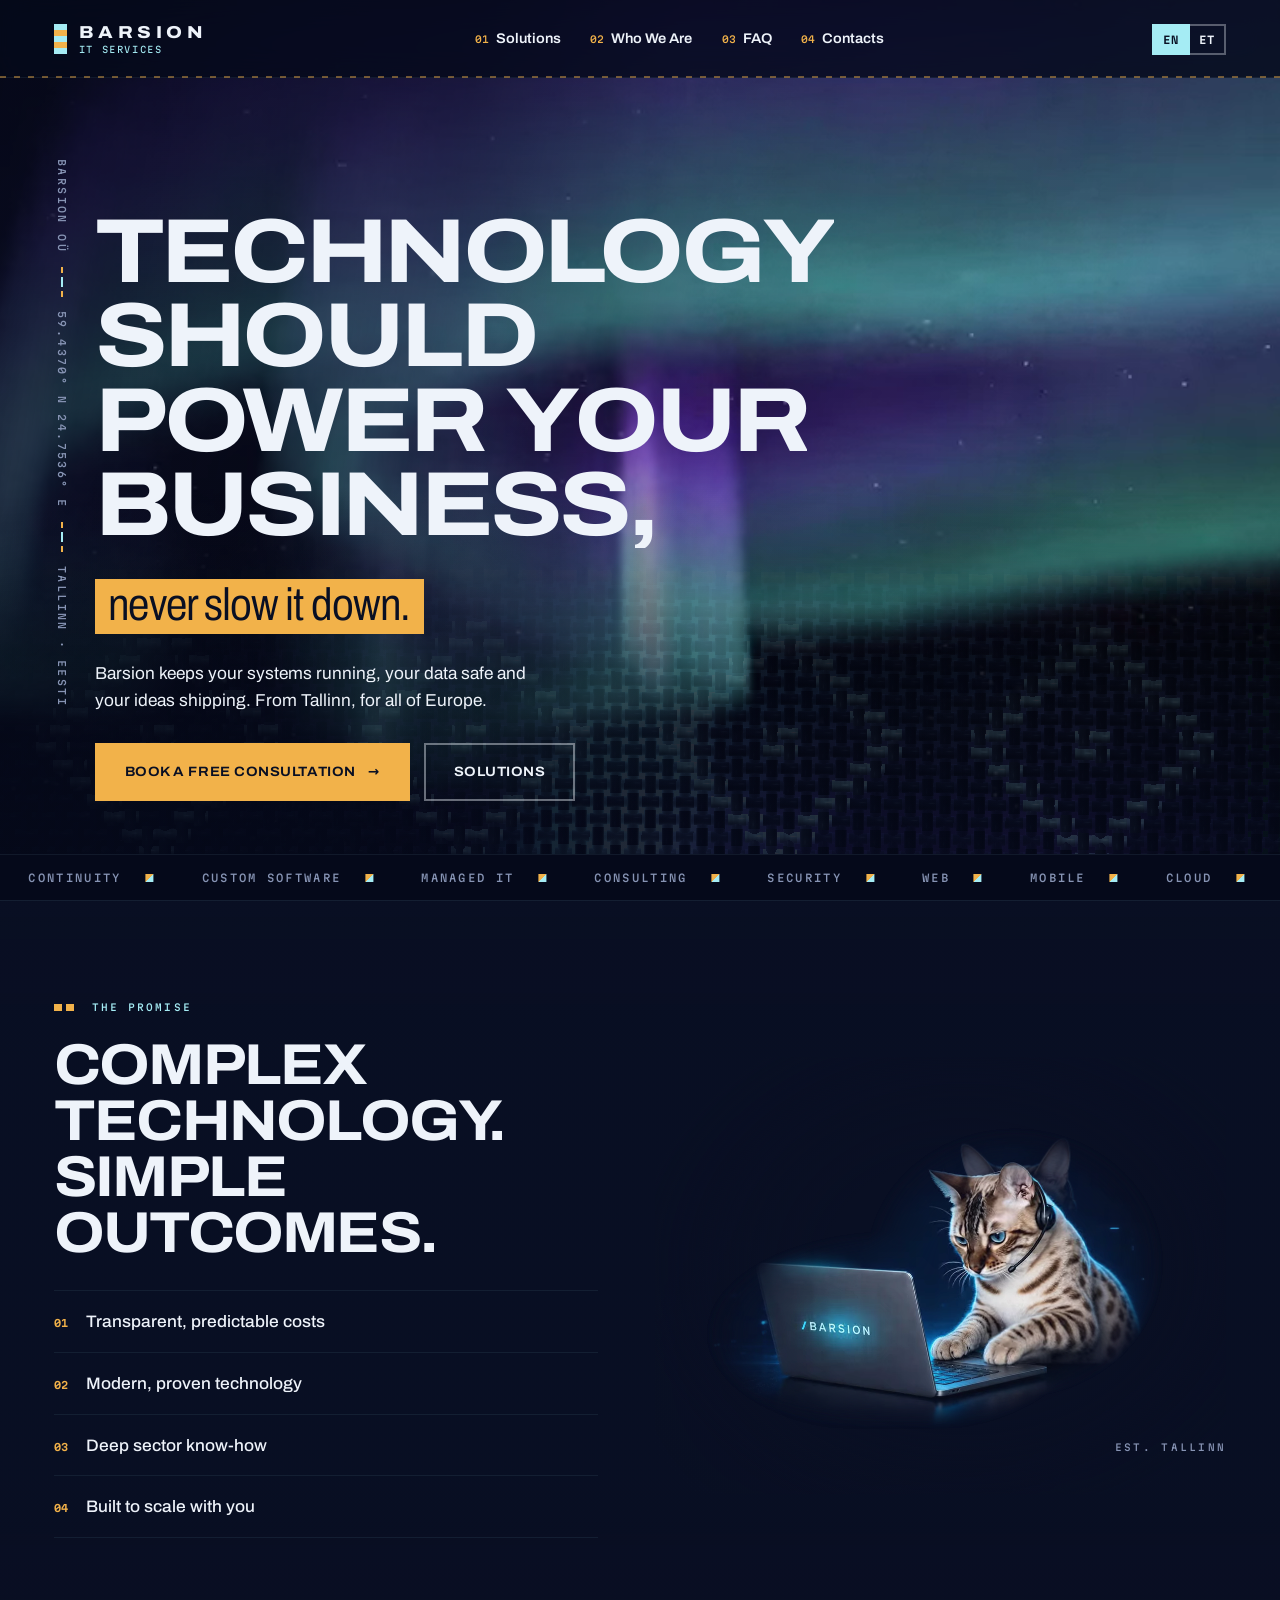
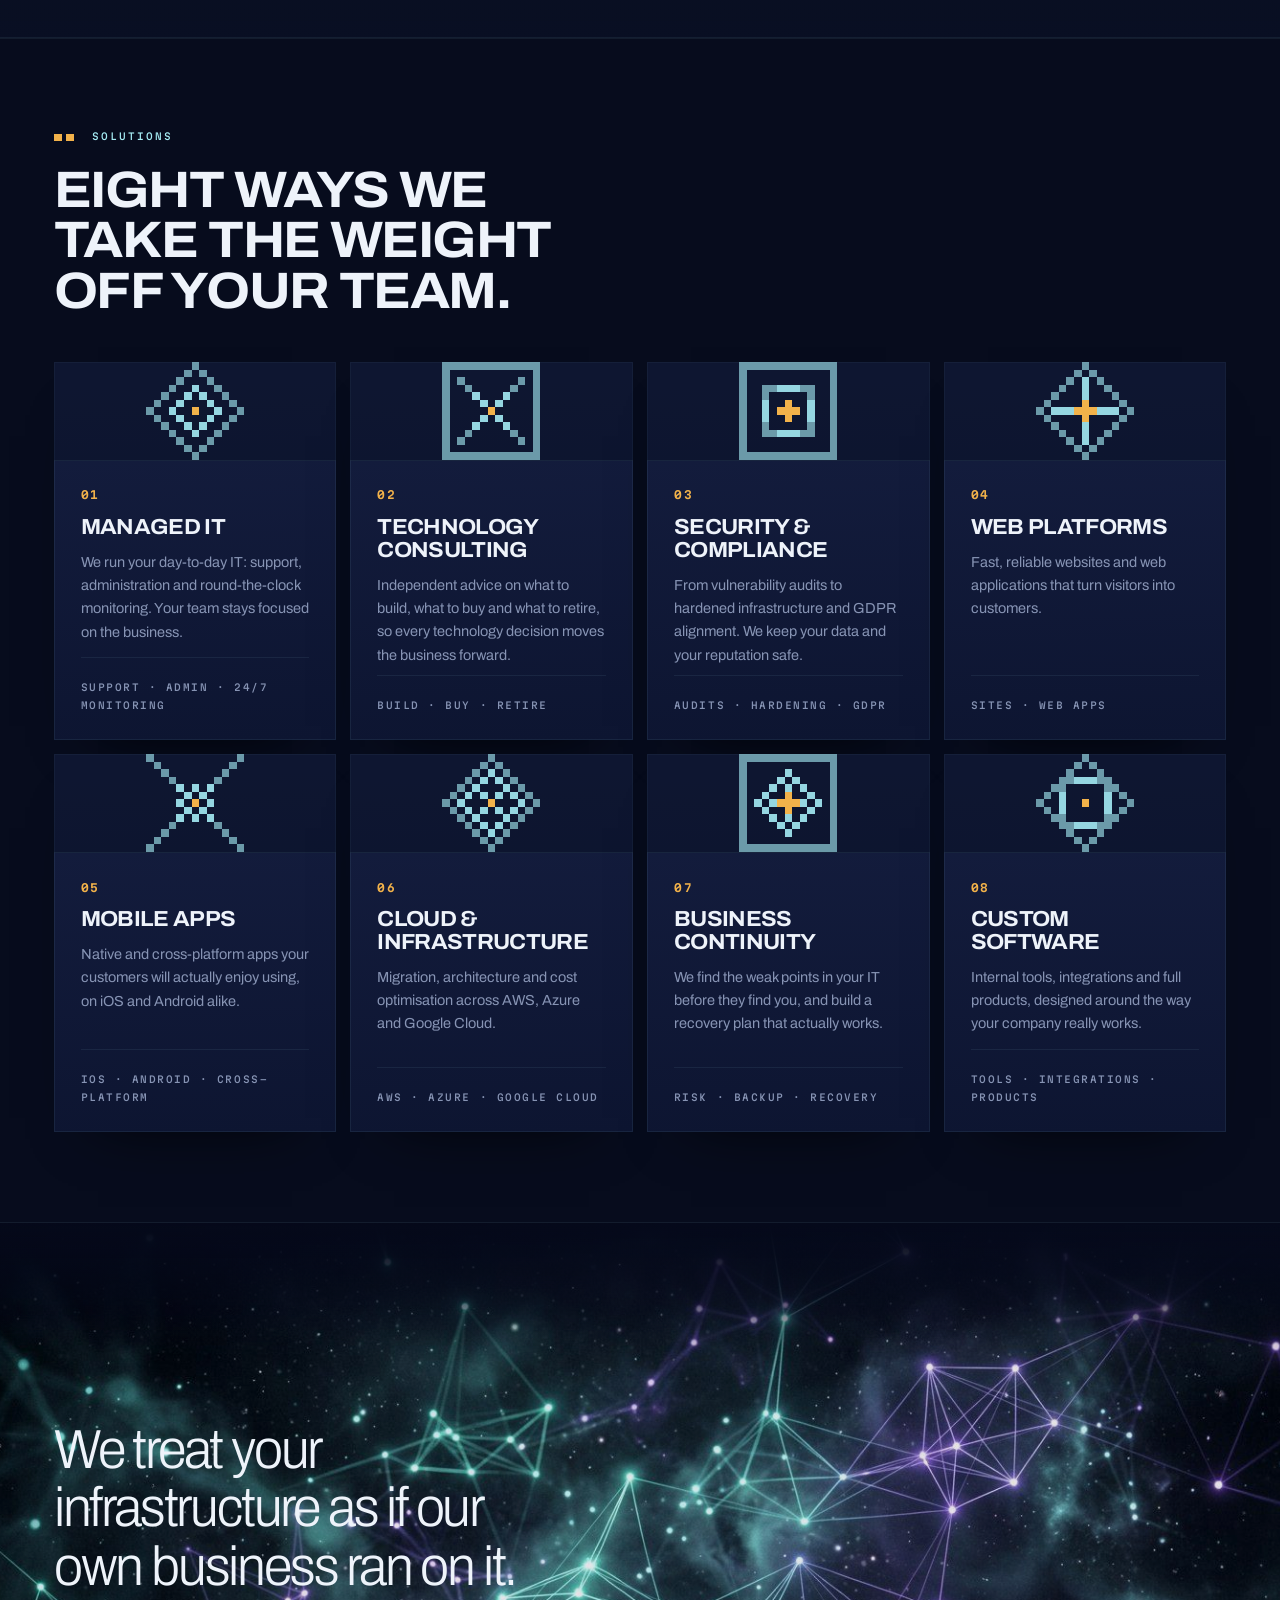
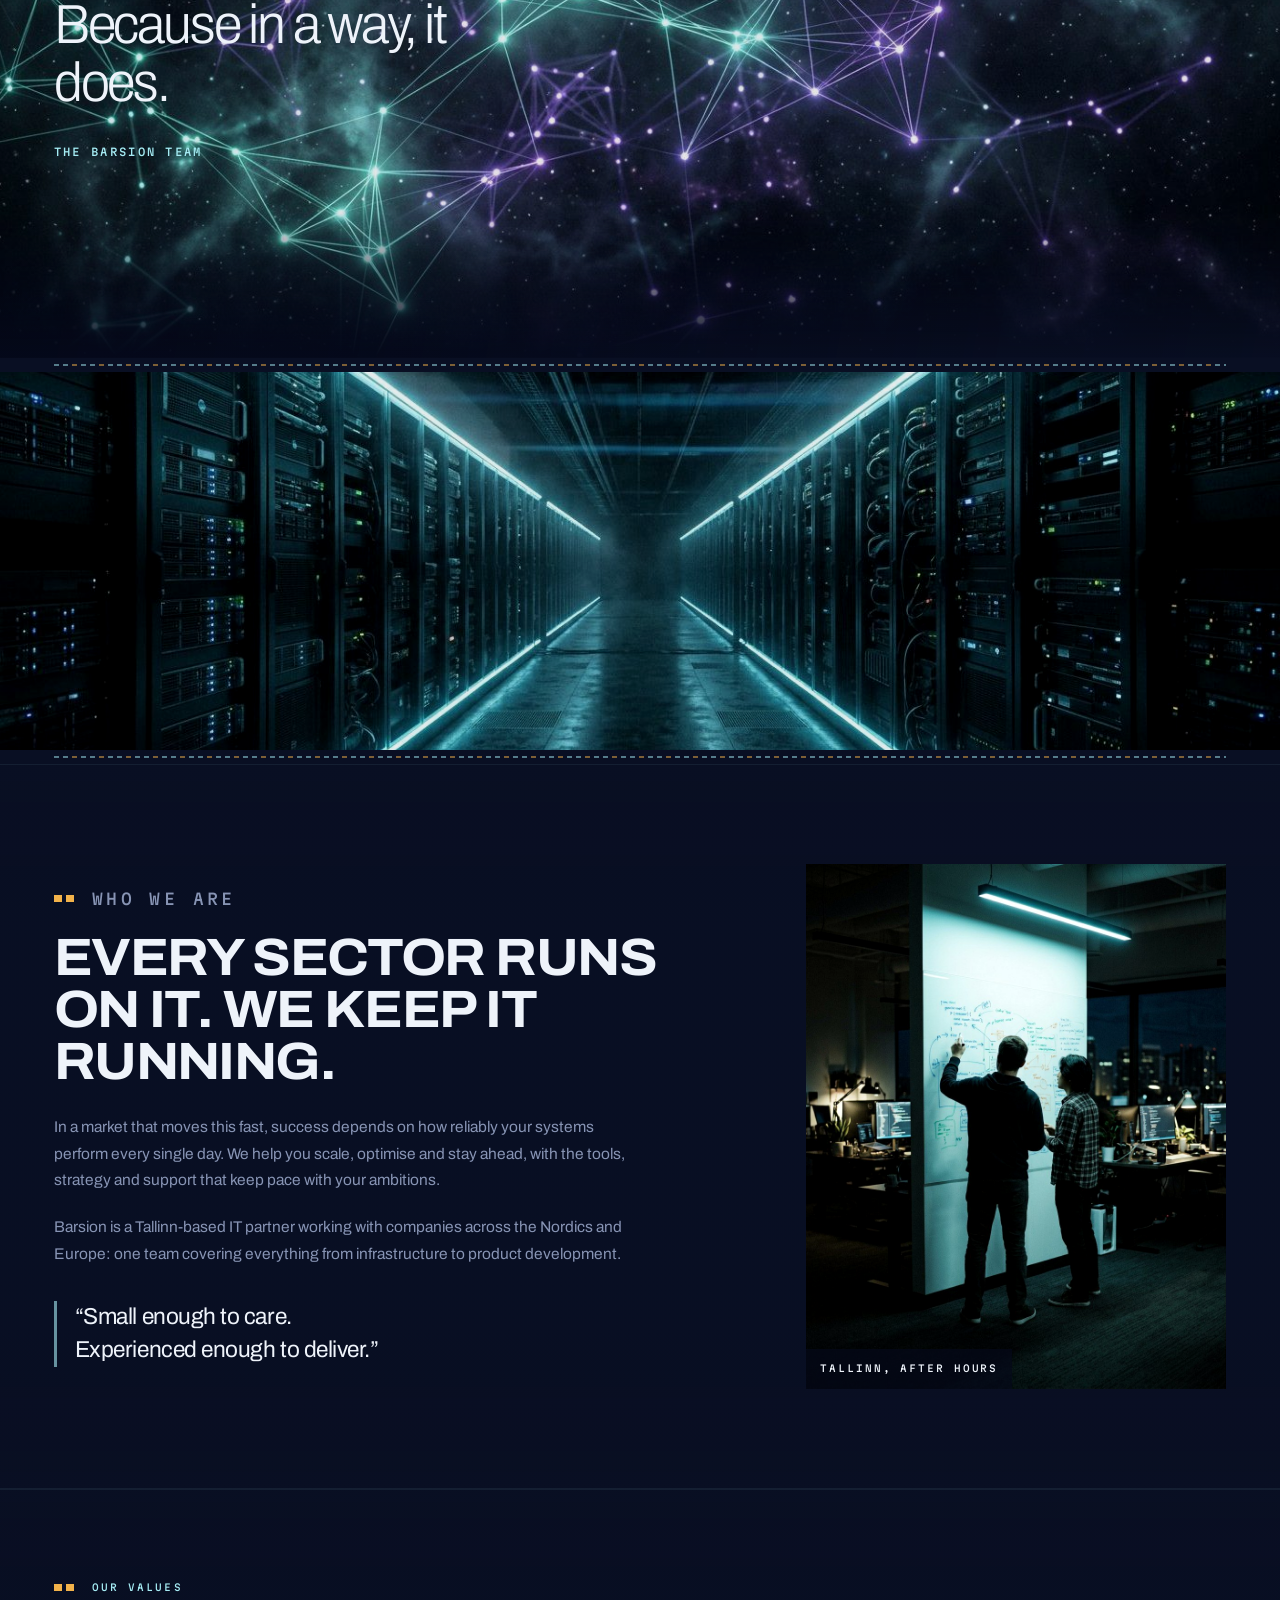
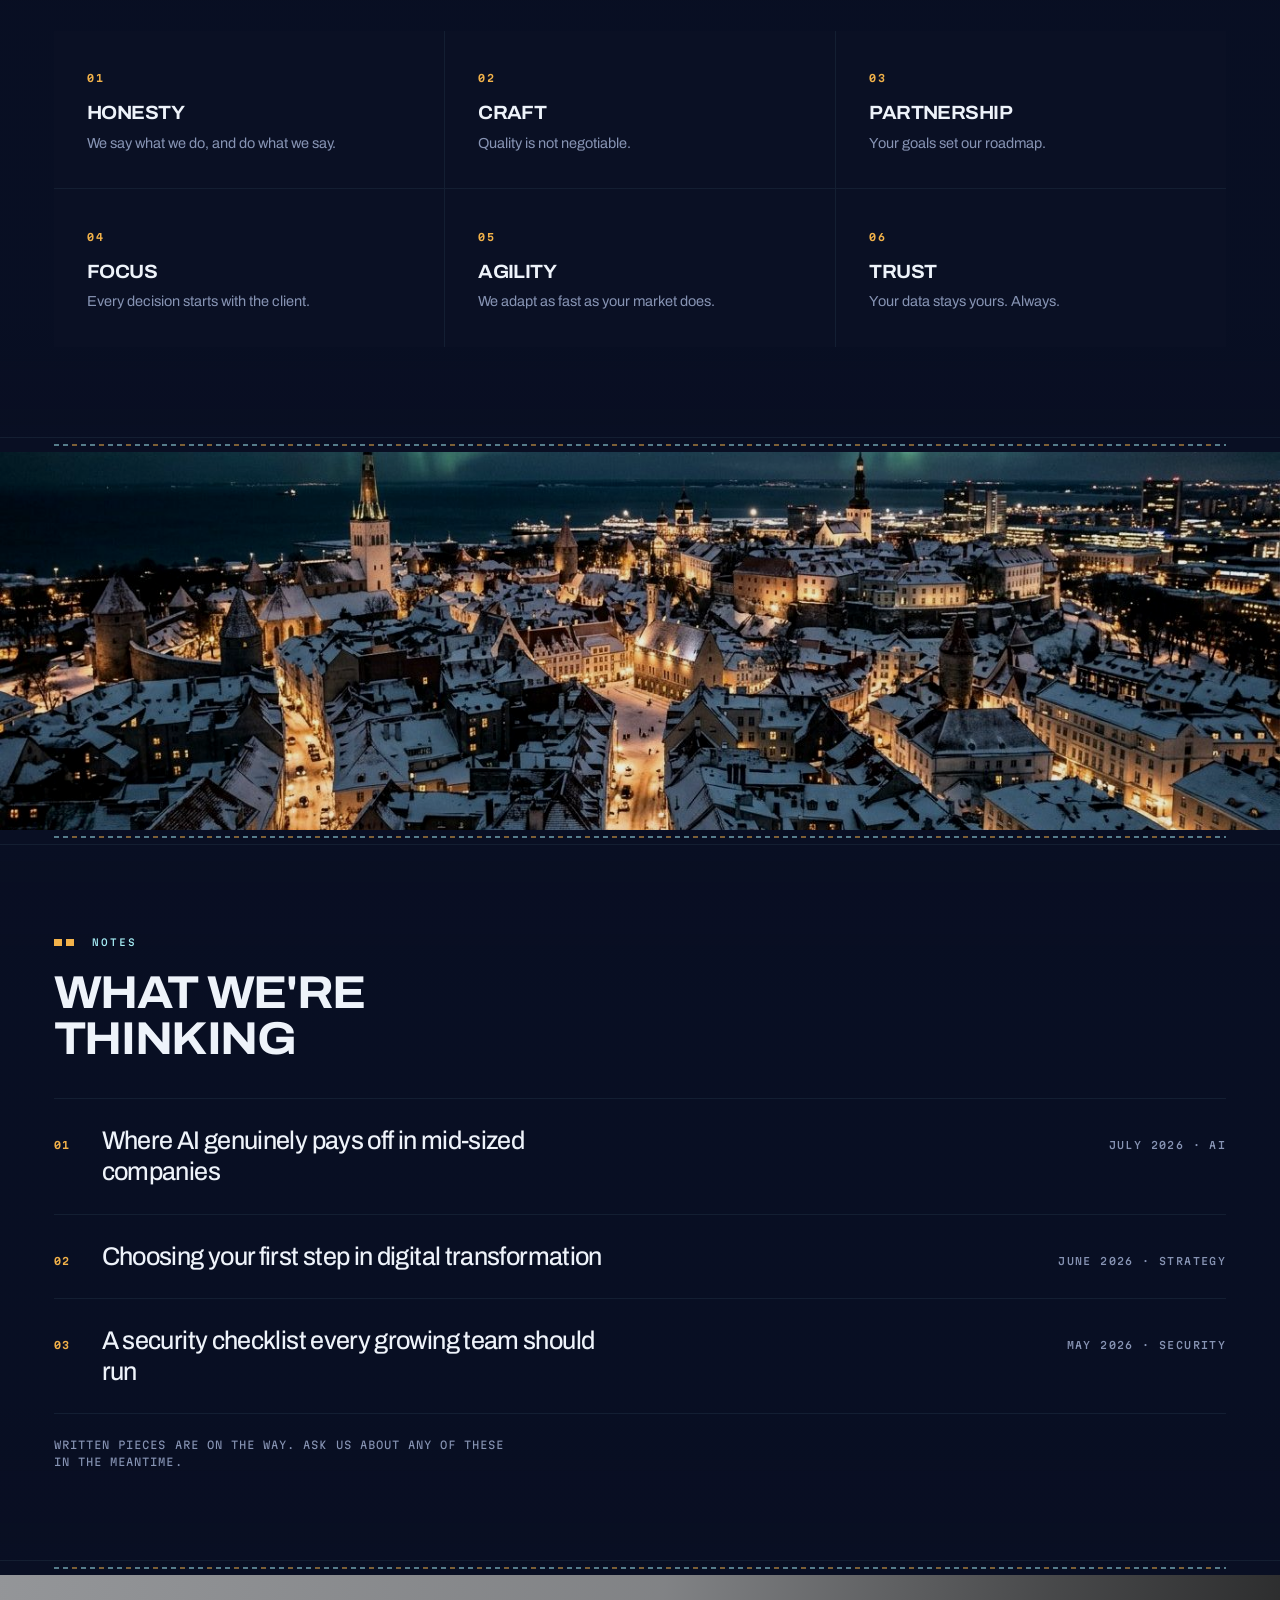
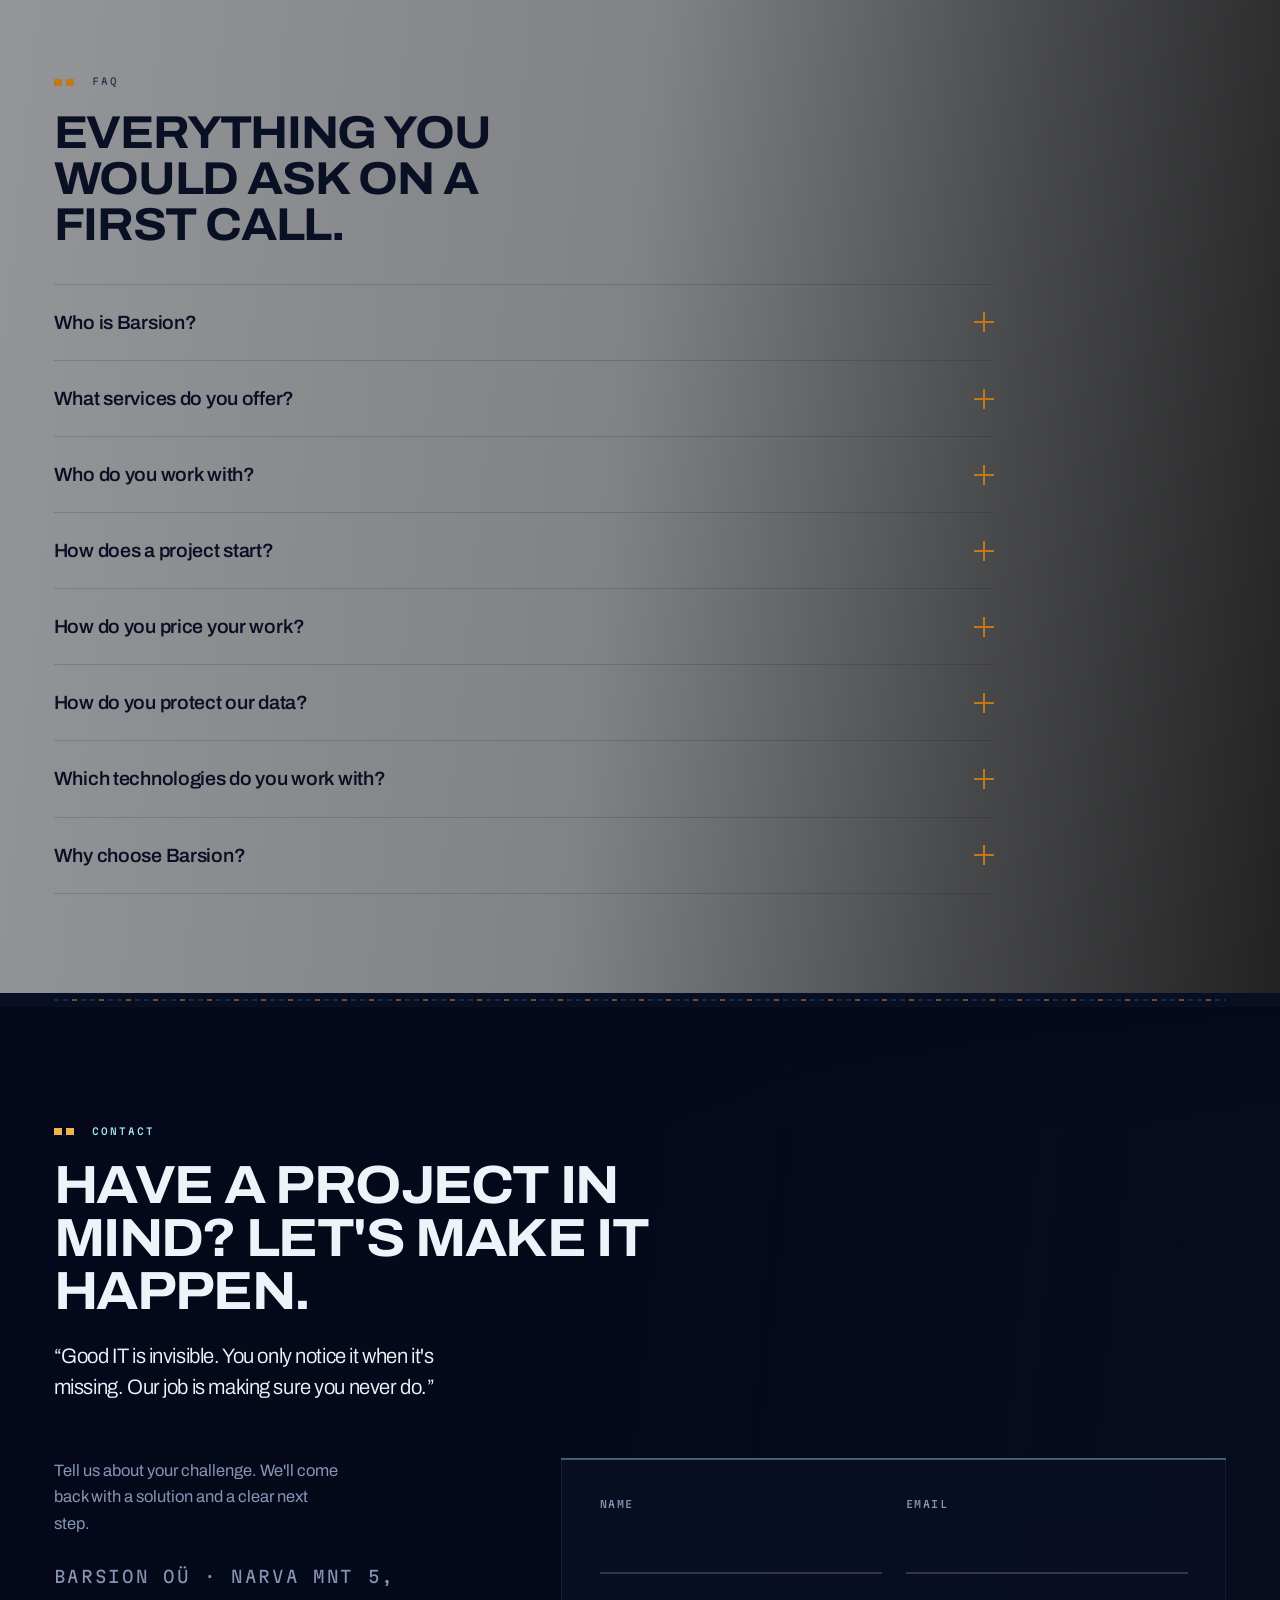
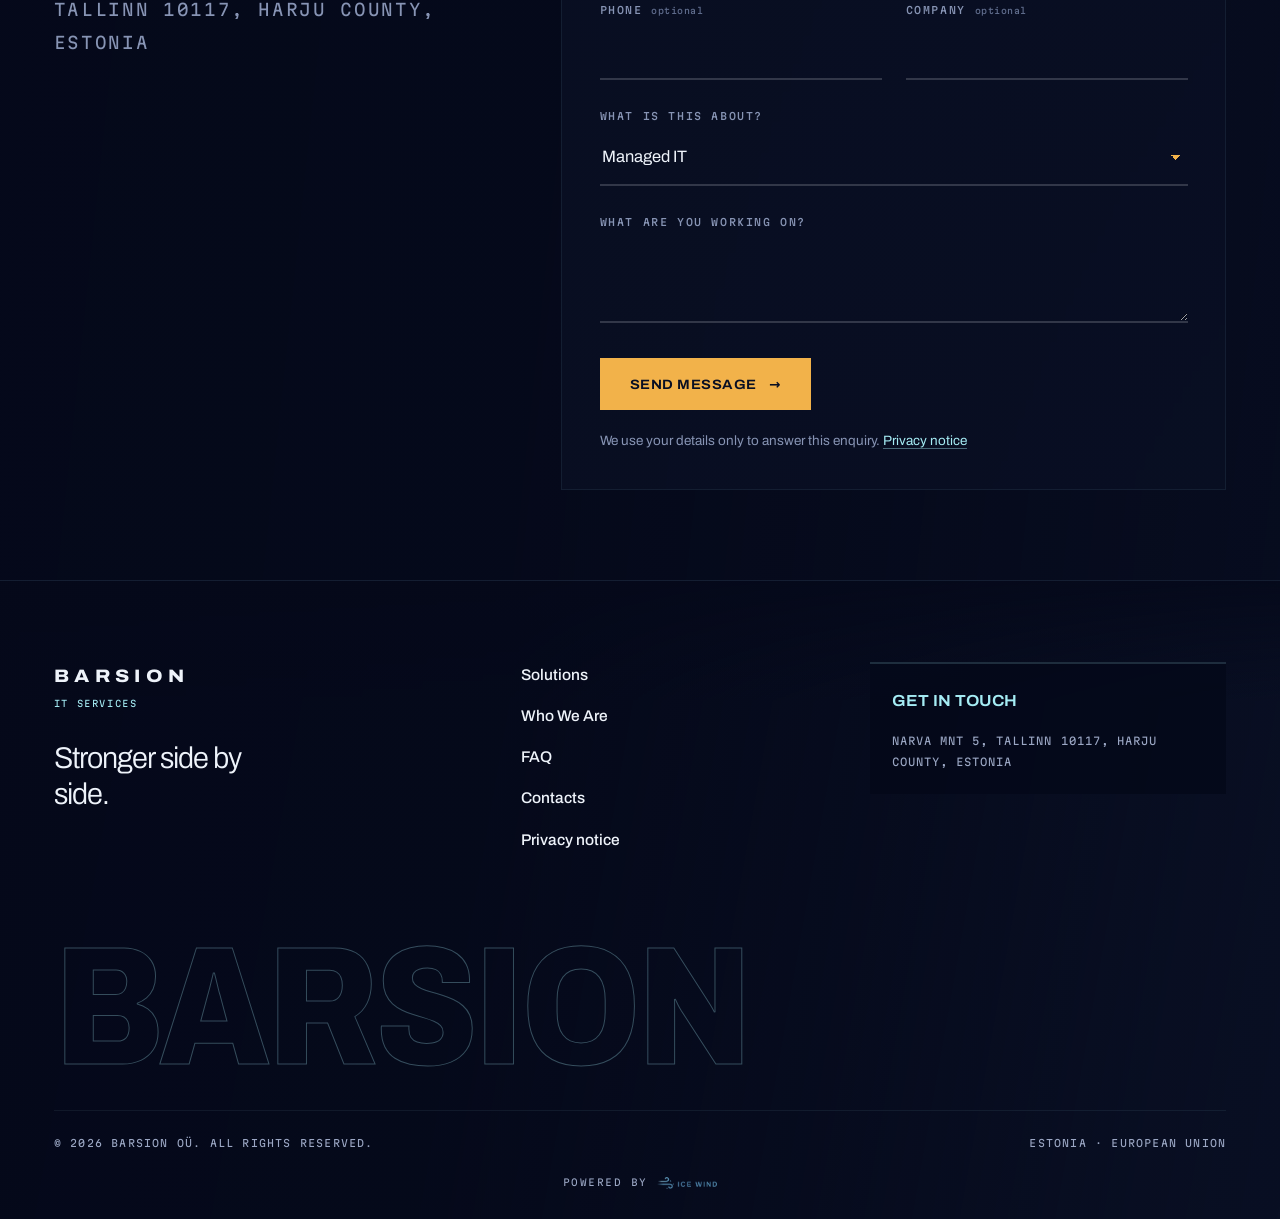
==== commit bbe5765b: "Aurora hero, constellations behind the quote, flat ground under solutions" ====
--- a/index.html
+++ b/index.html
@@ -91,6 +91,10 @@
 
 <!-- ══ HERO ══════════════════════════════════════════════════ -->
 <div class="hero" id="top">
+  <video class="hero-v" autoplay muted loop playsinline preload="auto" poster="img/sky.jpg" aria-hidden="true" tabindex="-1">
+    <source src="aurora.mp4" type="video/mp4">
+    <source src="aurora.webm" type="video/webm">
+  </video>
   <div class="plaque" aria-hidden="true">
     <span>BARSION OÜ</span><b></b><span>59.4370&deg; N 24.7536&deg; E</span><b></b><span>TALLINN &middot; EESTI</span>
   </div>
@@ -131,7 +135,7 @@
 
 <!-- ══ SOLUTIONS: THE FACADE ═════════════════════════════════ -->
 <section id="solutions" class="fac">
-  <div class="fac-head pnl">
+  <div class="fac-head">
     <div class="wrap">
       <p class="plate rv"><span data-i18n="sol_label">Solutions</span></p>
       <h2 class="rv" data-rv-d="80" data-i18n="sol_h">Eight ways we take the weight off your team.</h2>
@@ -152,7 +156,8 @@
 </section>
 
 <!-- ══ STATEMENT: THE OPENING ════════════════════════════════ -->
-<section class="stmt open" data-wide>
+<section class="stmt open">
+  <span class="stmt-nodes" aria-hidden="true"></span>
   <div class="wrap">
     <blockquote class="rv" data-rv-y="34">
       <p data-i18n="quote1">We treat your infrastructure as if our own business ran on it. Because in a way, it does.</p>
@@ -162,16 +167,6 @@
 </section>
 
 <!-- ══ BAND: woven into the cloth ════════════════════════════ -->
-<div class="selv" aria-hidden="true"></div>
-
-<!-- ══ THE WARP: the belt before it is woven ═════════════════ -->
-<section class="sky open">
-  <canvas id="clothSky" aria-hidden="true"></canvas>
-  <div class="wrap">
-    <p class="sky-tag" data-i18n="ft_tag">Stronger side by side.</p>
-    <p class="sky-sub" data-i18n="sky_sub">Every thread bound to the one beside it. That is the whole idea, and it is also how we work.</p>
-  </div>
-</section>
 
 <div class="selv" aria-hidden="true"></div>
 <div class="band open" aria-hidden="true">
--- a/styles.css
+++ b/styles.css
@@ -150,14 +150,20 @@
 .burger[aria-expanded="true"] span:nth-child(3){transform:translateY(-7.5px) rotate(-45deg)}
 
 /* ── HERO: the cloth at full scale ────────────────────────── */
-.hero{position:relative;z-index:1;min-height:100svh;display:flex;align-items:flex-end;
+.hero{position:relative;z-index:1;min-height:100svh;display:flex;align-items:flex-end;isolation:isolate;
   padding:calc(var(--hh) + 5vh) 0 clamp(84px,11vh,140px)}
+/* The sky, with nothing laid over it. The cloth begins below the fold, so the
+   page reads sky first and belt second. */
+.hero-v{position:absolute;inset:0;width:100%;height:100%;object-fit:cover;z-index:-1;
+  -webkit-mask-image:linear-gradient(180deg,#000 62%,rgba(0,0,0,.55) 86%,transparent 100%);
+  mask-image:linear-gradient(180deg,#000 62%,rgba(0,0,0,.55) 86%,transparent 100%)}
 /* a scrim only where the words are, so the cloth stays visible everywhere else */
 .hero::before{content:"";position:absolute;inset:0;pointer-events:none;
-  background:linear-gradient(100deg,rgba(5,9,26,.90) 0%,rgba(5,9,26,.72) 36%,rgba(5,9,26,.22) 64%,rgba(5,9,26,0) 86%)}
-.hero::after{content:"";position:absolute;left:0;right:0;bottom:0;height:38%;pointer-events:none;
-  background:linear-gradient(180deg,transparent,rgba(5,9,26,.7))}
-.hero>*{position:relative;z-index:2}
+  background:linear-gradient(100deg,rgba(5,9,26,.86) 0%,rgba(5,9,26,.6) 34%,rgba(5,9,26,.14) 62%,rgba(5,9,26,0) 84%)}
+.hero::after{content:"";position:absolute;left:0;right:0;bottom:0;height:46%;pointer-events:none;
+  background:linear-gradient(180deg,transparent,rgba(5,9,26,.5) 48%,rgba(5,9,26,.86))}
+.hero-in{position:relative;z-index:2}
+.hero .plaque{z-index:2}
 
 .plaque{position:absolute;left:var(--gut);top:calc(var(--hh) + 9vh);writing-mode:vertical-rl;
   display:flex;align-items:center;gap:14px;font-family:var(--fm);font-size:10px;font-weight:500;
@@ -218,7 +224,8 @@
   letter-spacing:.24em;text-transform:uppercase;color:var(--dim)}
 
 /* ── SOLUTIONS: the belt runs past ────────────────────────── */
-.fac{position:relative;z-index:1}
+.fac{position:relative;z-index:1;background:#070C1D;
+  border-top:1px solid var(--line-2);border-bottom:1px solid var(--line-2)}
 .fac-head{padding:clamp(70px,10vh,130px) 0 clamp(30px,5vh,58px)}
 .fac-head h2{font-size:clamp(27px,4vw,58px);line-height:.99;font-weight:710;font-variation-settings:'wdth' 108;
   text-transform:uppercase;max-width:17ch;margin-top:20px}
@@ -226,10 +233,10 @@
 .fac-track{display:grid;grid-template-columns:repeat(4,1fr);gap:clamp(10px,1.1vw,18px);
   max-width:1400px;margin:0 auto;padding:0 var(--gut)}
 .pan{display:flex;flex-direction:column;position:relative;min-height:clamp(340px,42vh,430px);
-  background:linear-gradient(178deg,rgba(17,26,58,.975),rgba(9,15,35,.99));
+  background:linear-gradient(178deg,#151E40,#0D1531);
   box-shadow:inset 0 0 0 1px var(--line-2),0 30px 60px -44px #000}
 .pan-win{display:block;flex:0 0 clamp(92px,11vh,132px);position:relative;overflow:hidden;
-  border-bottom:1px solid var(--line-2)}
+  border-bottom:1px solid var(--line-2);background:rgba(7,12,29,.42)}
 .pan-win svg{position:absolute;inset:0;width:100%;height:100%}
 .pan-body{flex:1;padding:clamp(20px,2vw,30px) clamp(20px,2.1vw,32px) clamp(20px,2vw,28px);
   display:flex;flex-direction:column}
@@ -243,7 +250,17 @@
 
 
 /* ── STATEMENT: the cloth wide open ───────────────────────── */
-.stmt{padding:clamp(120px,22vh,260px) 0}
+.stmt{position:relative;padding:clamp(120px,22vh,260px) 0;overflow:hidden}
+/* A network of nodes behind a sentence about running someone's infrastructure.
+   The image is the client's own. */
+.stmt-nodes{position:absolute;inset:0;z-index:-1;pointer-events:none;
+  background:url(img/nodes.jpg) center/cover no-repeat;opacity:.9;
+  -webkit-mask-image:linear-gradient(180deg,transparent,#000 18%,#000 80%,transparent);
+  mask-image:linear-gradient(180deg,transparent,#000 18%,#000 80%,transparent)}
+@supports (animation-timeline:view()){
+  .stmt-nodes{animation:nodepar linear both;animation-timeline:view();animation-range:cover}
+}
+@keyframes nodepar{from{transform:scale(1.06) translateY(-2.4%)}to{transform:scale(1.06) translateY(2.4%)}}
 .stmt blockquote{max-width:none}
 .stmt p{font-size:clamp(28px,4.3vw,64px);line-height:1.06;font-weight:280;font-variation-settings:'wdth' 94;
   letter-spacing:-.04em;color:var(--wool);max-width:16ch}
@@ -269,7 +286,8 @@
   .plaque{display:none}
   .hero{min-height:92svh;padding-bottom:96px}
   .hero-in{padding-left:var(--gut)}
-  .hero::before{background:linear-gradient(178deg,rgba(5,9,26,.55),rgba(5,9,26,.88) 44%,rgba(5,9,26,.94))}
+  .hero-v{object-position:50% 32%}
+  .hero::before{background:linear-gradient(178deg,rgba(5,9,26,.18) 0%,rgba(5,9,26,.44) 28%,rgba(5,9,26,.82) 60%,rgba(5,9,26,.92))}
   .fac-track{grid-template-columns:1fr;gap:10px}
   .pan{min-height:0}
   .pan-win{flex:0 0 104px}
@@ -489,7 +507,7 @@
 .open{isolation:isolate}
 .open::before{content:"";position:absolute;inset:0;z-index:-1;pointer-events:none;
   background:linear-gradient(100deg,rgba(5,9,26,.955) 0%,rgba(5,9,26,.92) 38%,rgba(5,9,26,.55) 66%,rgba(5,9,26,.12) 88%,rgba(5,9,26,0) 100%)}
-.stmt.open::before{background:linear-gradient(100deg,rgba(5,9,26,.94) 0%,rgba(5,9,26,.86) 34%,rgba(5,9,26,.5) 58%,rgba(5,9,26,.24) 78%,rgba(5,9,26,.14) 100%)}
+.stmt.open::before{background:linear-gradient(100deg,rgba(5,9,26,.93) 0%,rgba(5,9,26,.84) 32%,rgba(5,9,26,.46) 58%,rgba(5,9,26,.2) 80%,rgba(5,9,26,.1) 100%)}
 .open::after{content:"";position:absolute;left:0;right:0;top:0;height:120px;z-index:-1;pointer-events:none;
   background:linear-gradient(180deg,rgba(5,9,26,.8),transparent)}
 .contact::before{background:linear-gradient(96deg,rgba(5,9,26,.95) 0%,rgba(5,9,26,.9) 44%,rgba(5,9,26,.74) 66%,rgba(5,9,26,.56) 86%,rgba(5,9,26,.46) 100%)}
@@ -498,19 +516,3 @@
 
 
 
-/* ── THE WARP: the loom before the weft goes in ───────────
-   The same shader with uWeave near zero, so only the vertical warp
-   exists and the aurora clip burns through between the threads.
-   This is where the sky is actually the sky, stars included. */
-.sky>.wrap{width:100%}
-.sky{position:relative;z-index:1;min-height:clamp(420px,72vh,760px);display:flex;align-items:flex-end;
-  padding:clamp(60px,10vh,120px) 0 clamp(48px,8vh,96px);overflow:hidden;isolation:isolate}
-#clothSky{position:absolute;inset:0;width:100%;height:100%;z-index:-2;background:var(--deep)}
-html.nogl #clothSky,.sky.nocloth #clothSky{background:url(img/sky.jpg) center/cover no-repeat}
-.sky::before{content:"";position:absolute;inset:0;z-index:-1;pointer-events:none;
-  background:linear-gradient(180deg,rgba(5,9,26,.97),rgba(5,9,26,.62) 16%,rgba(5,9,26,.08) 36%,rgba(5,9,26,.36) 60%,rgba(5,9,26,.72) 80%,rgba(5,9,26,.93))}
-.sky::after{content:none}
-.sky-tag{font-size:clamp(30px,5.4vw,80px);line-height:.98;font-weight:300;font-variation-settings:'wdth' 92;
-  letter-spacing:-.04em;color:var(--wool);max-width:12ch}
-.sky-sub{margin-top:22px;font-size:clamp(15.5px,1.3vw,18.5px);line-height:1.6;color:var(--wool);opacity:.82;
-  max-width:42ch}
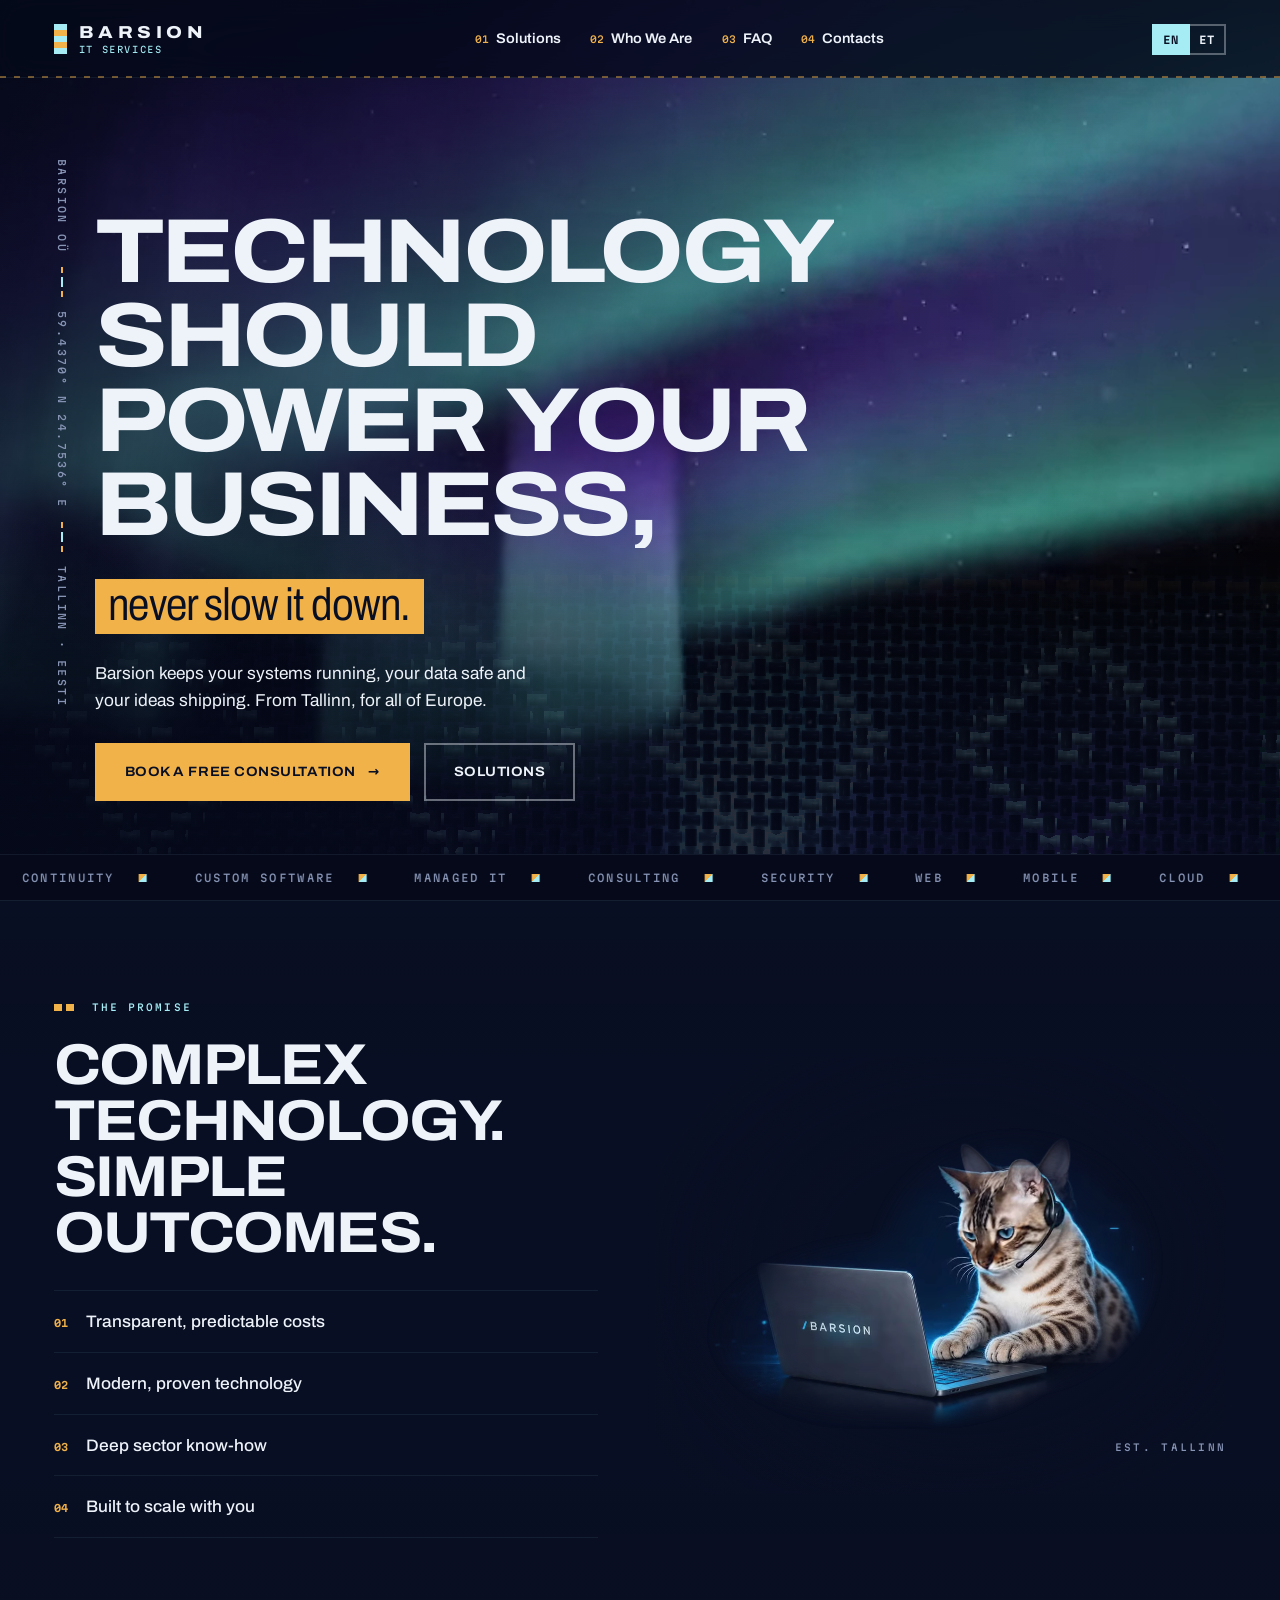
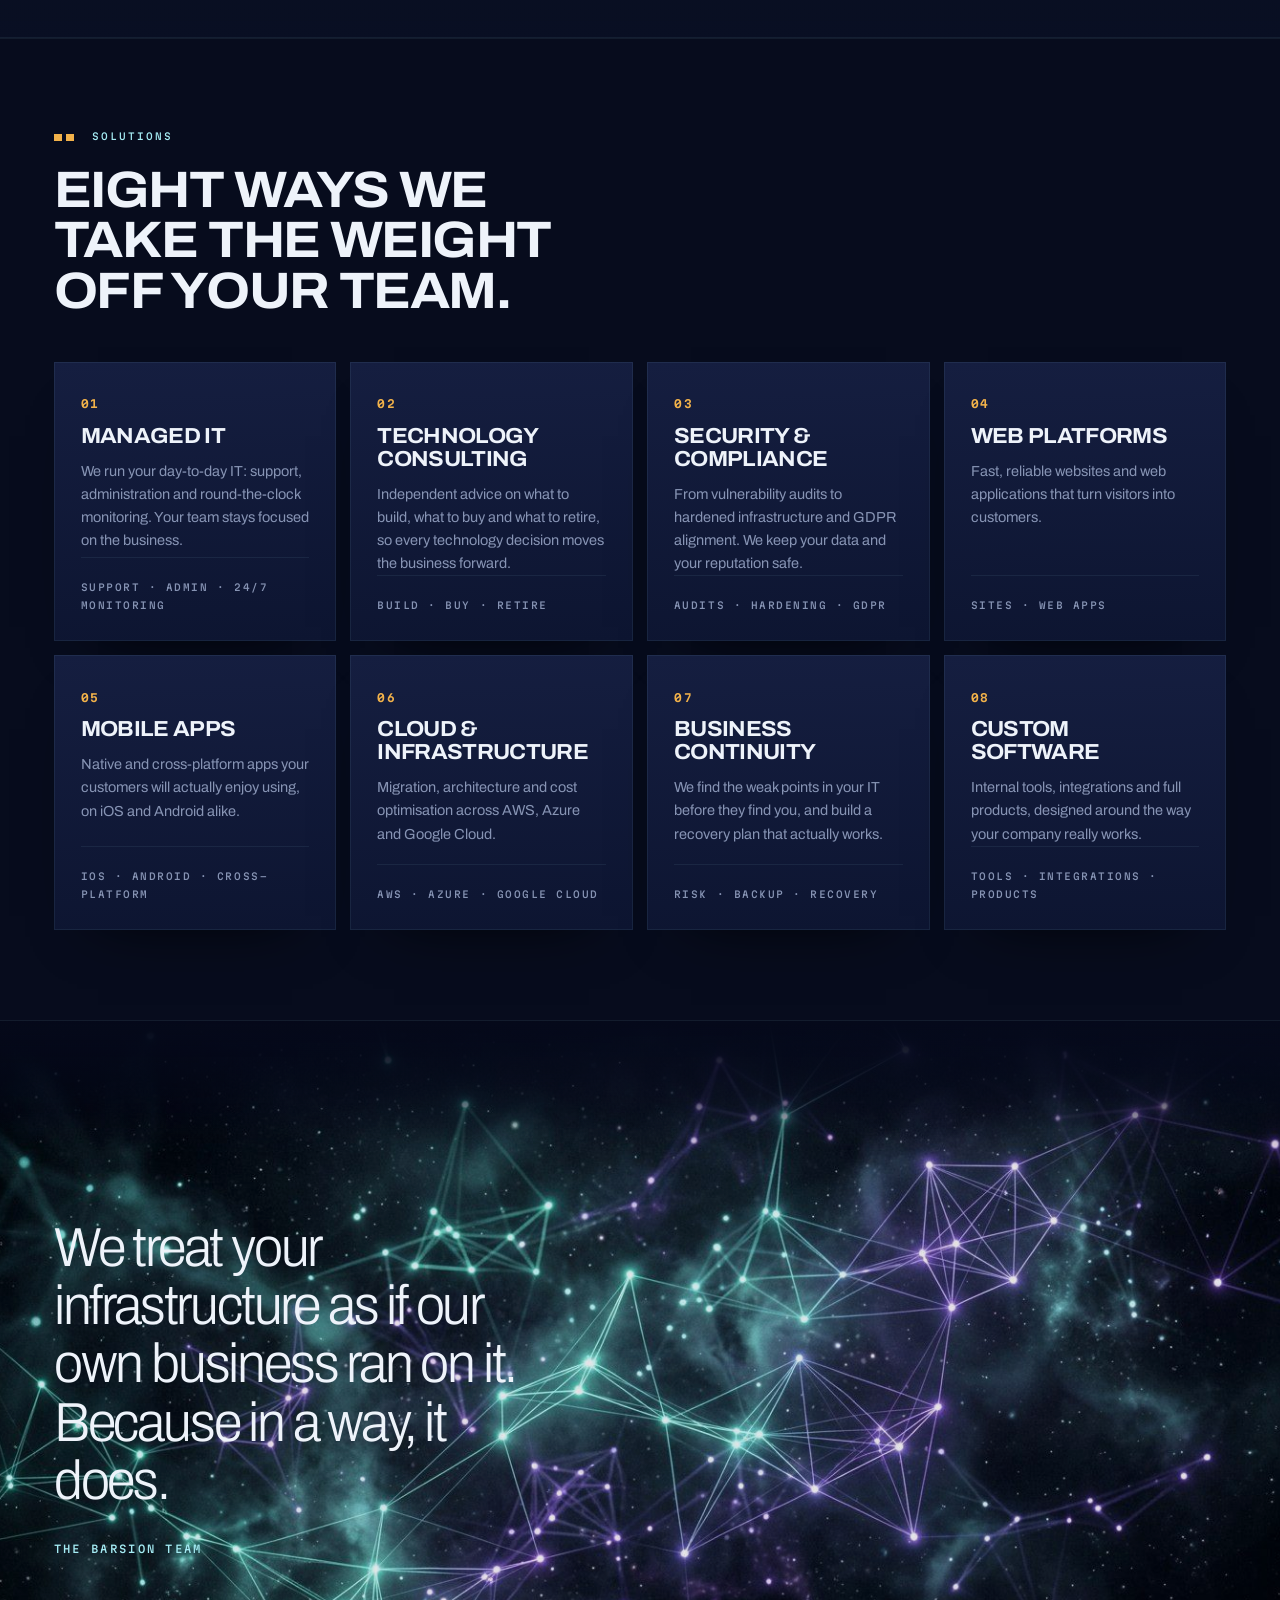
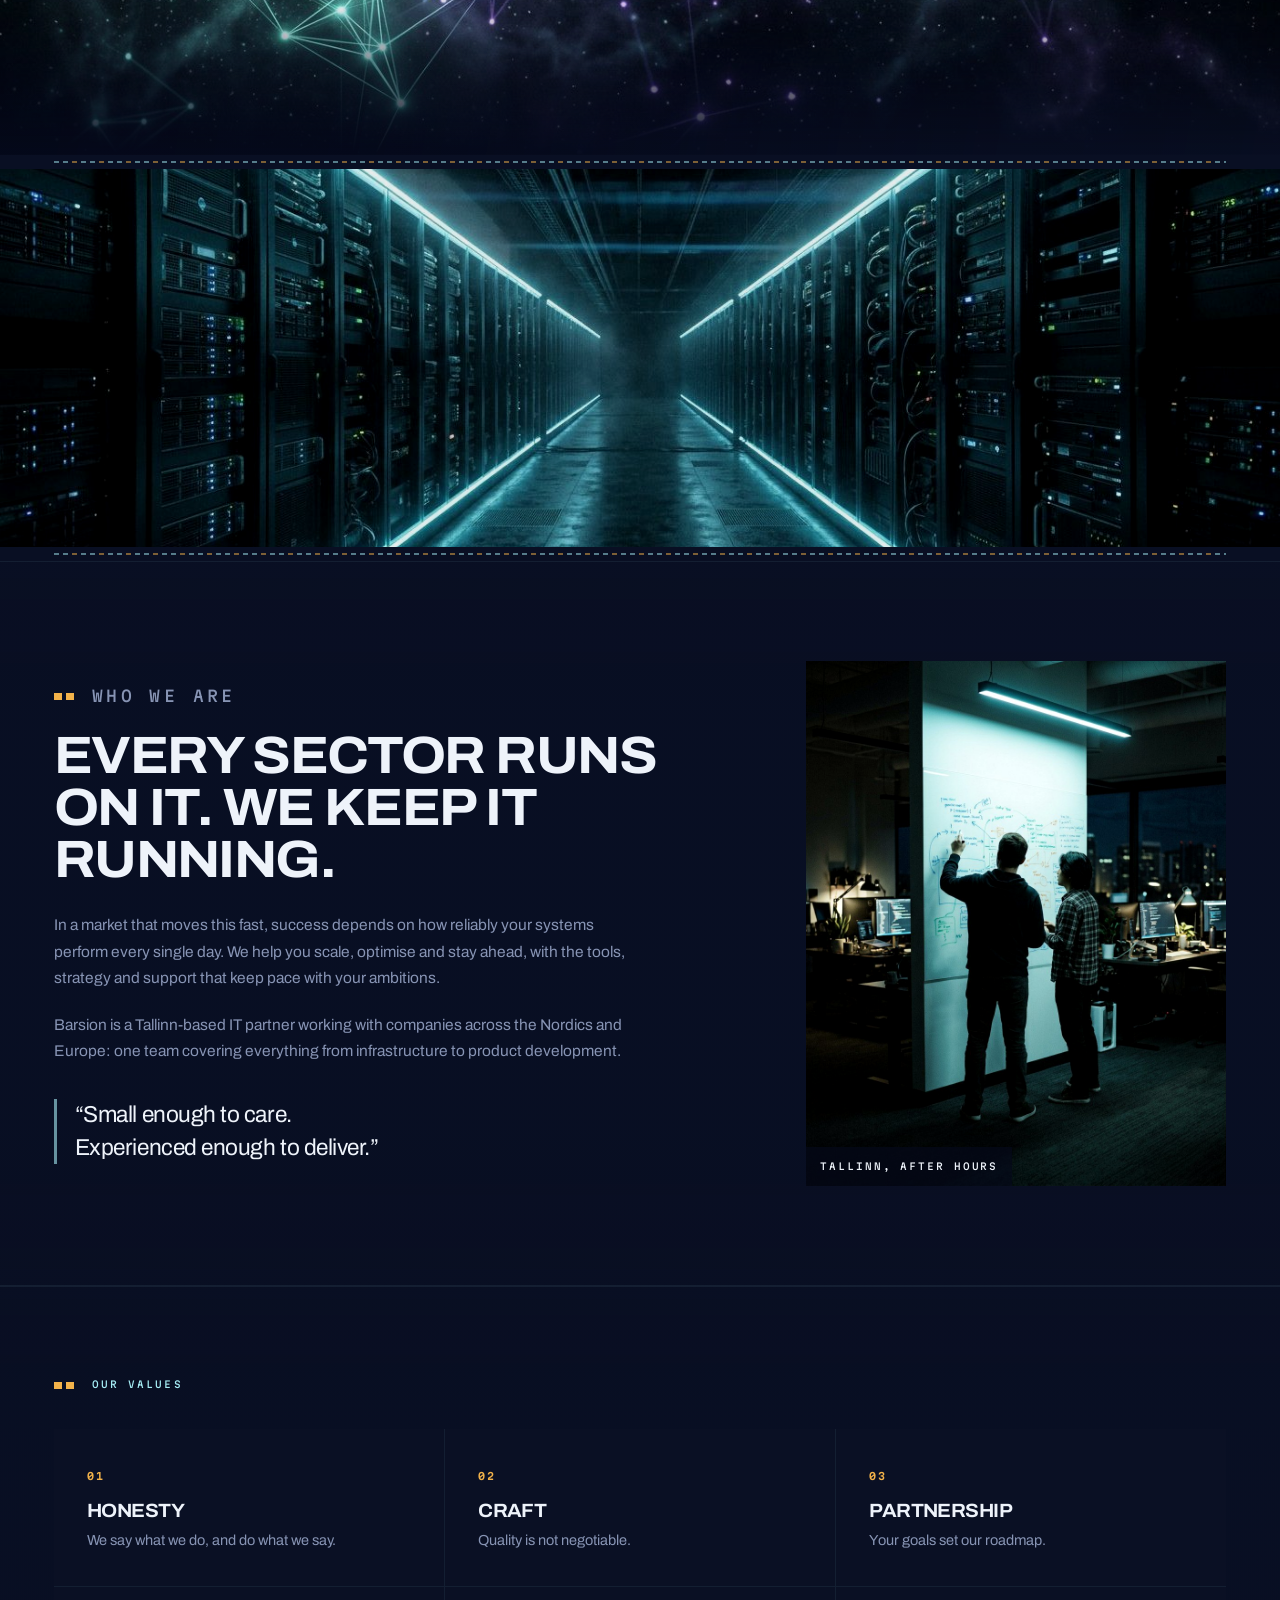
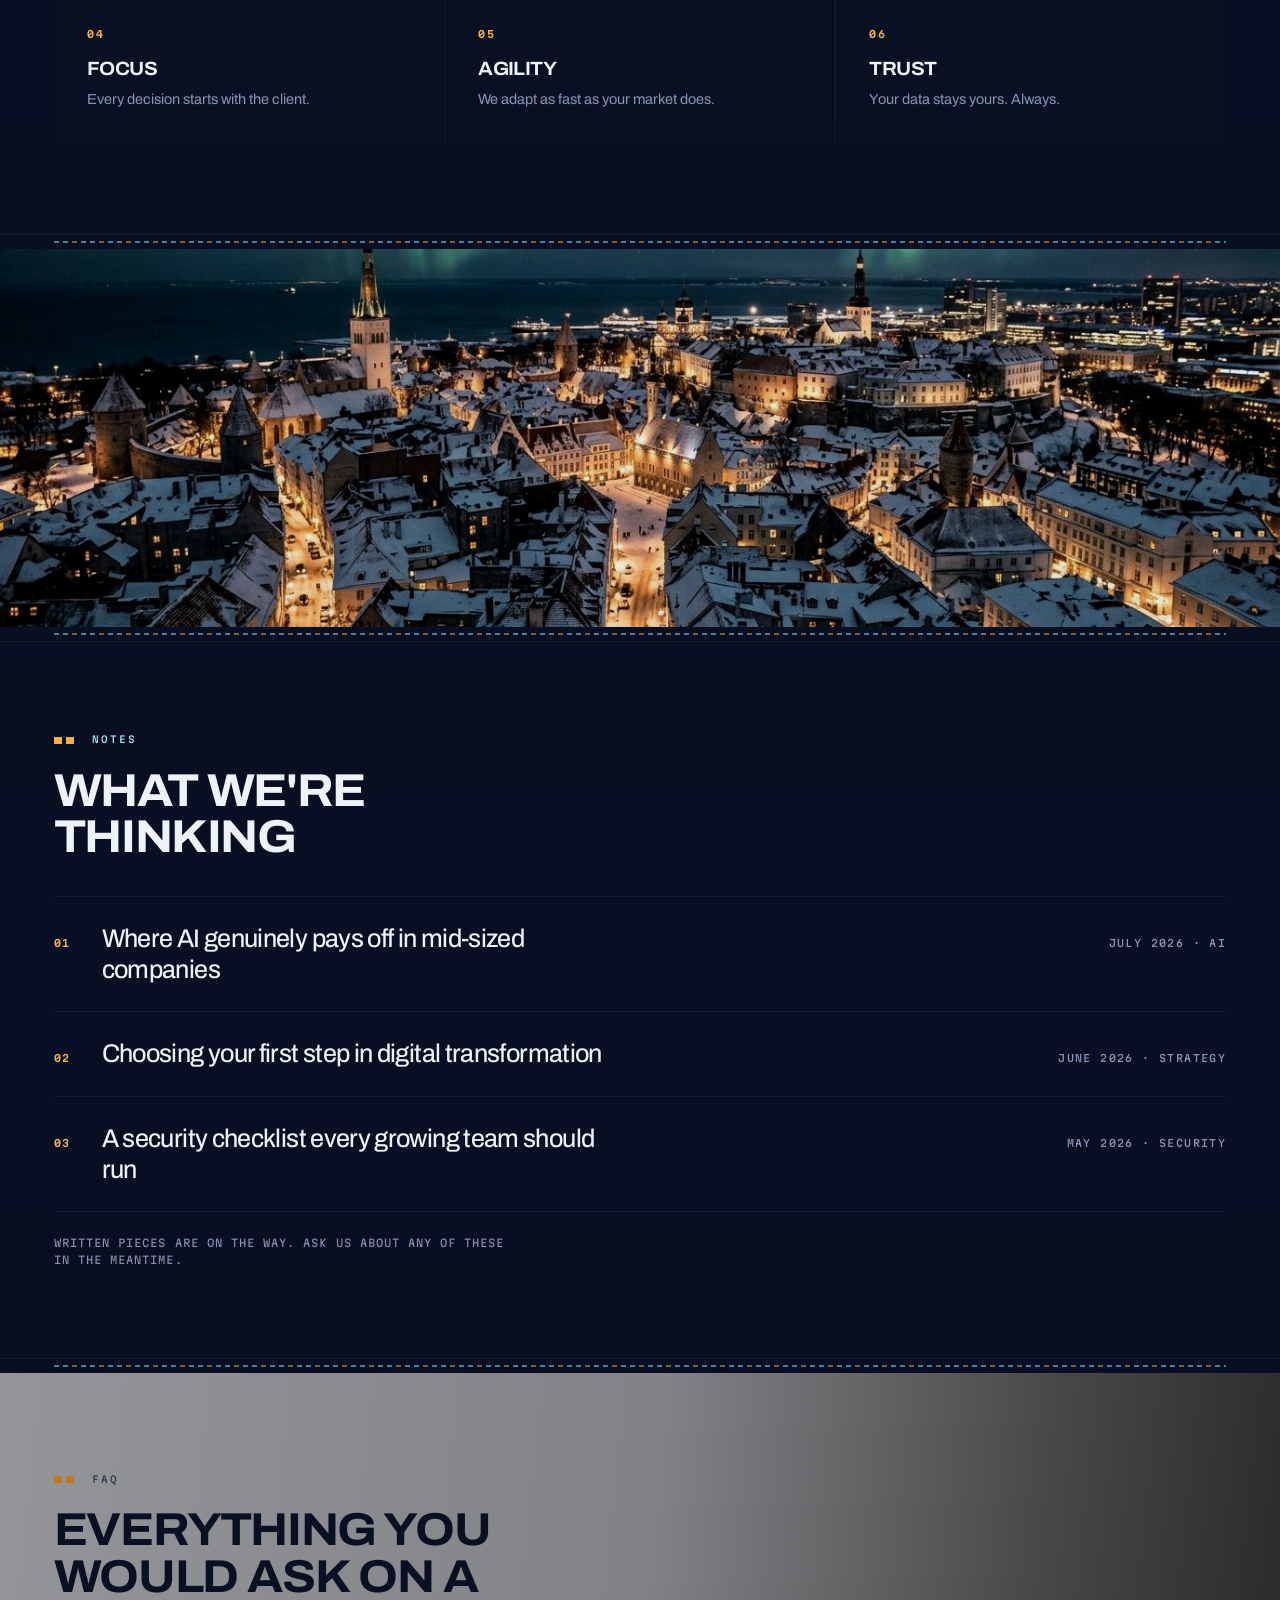
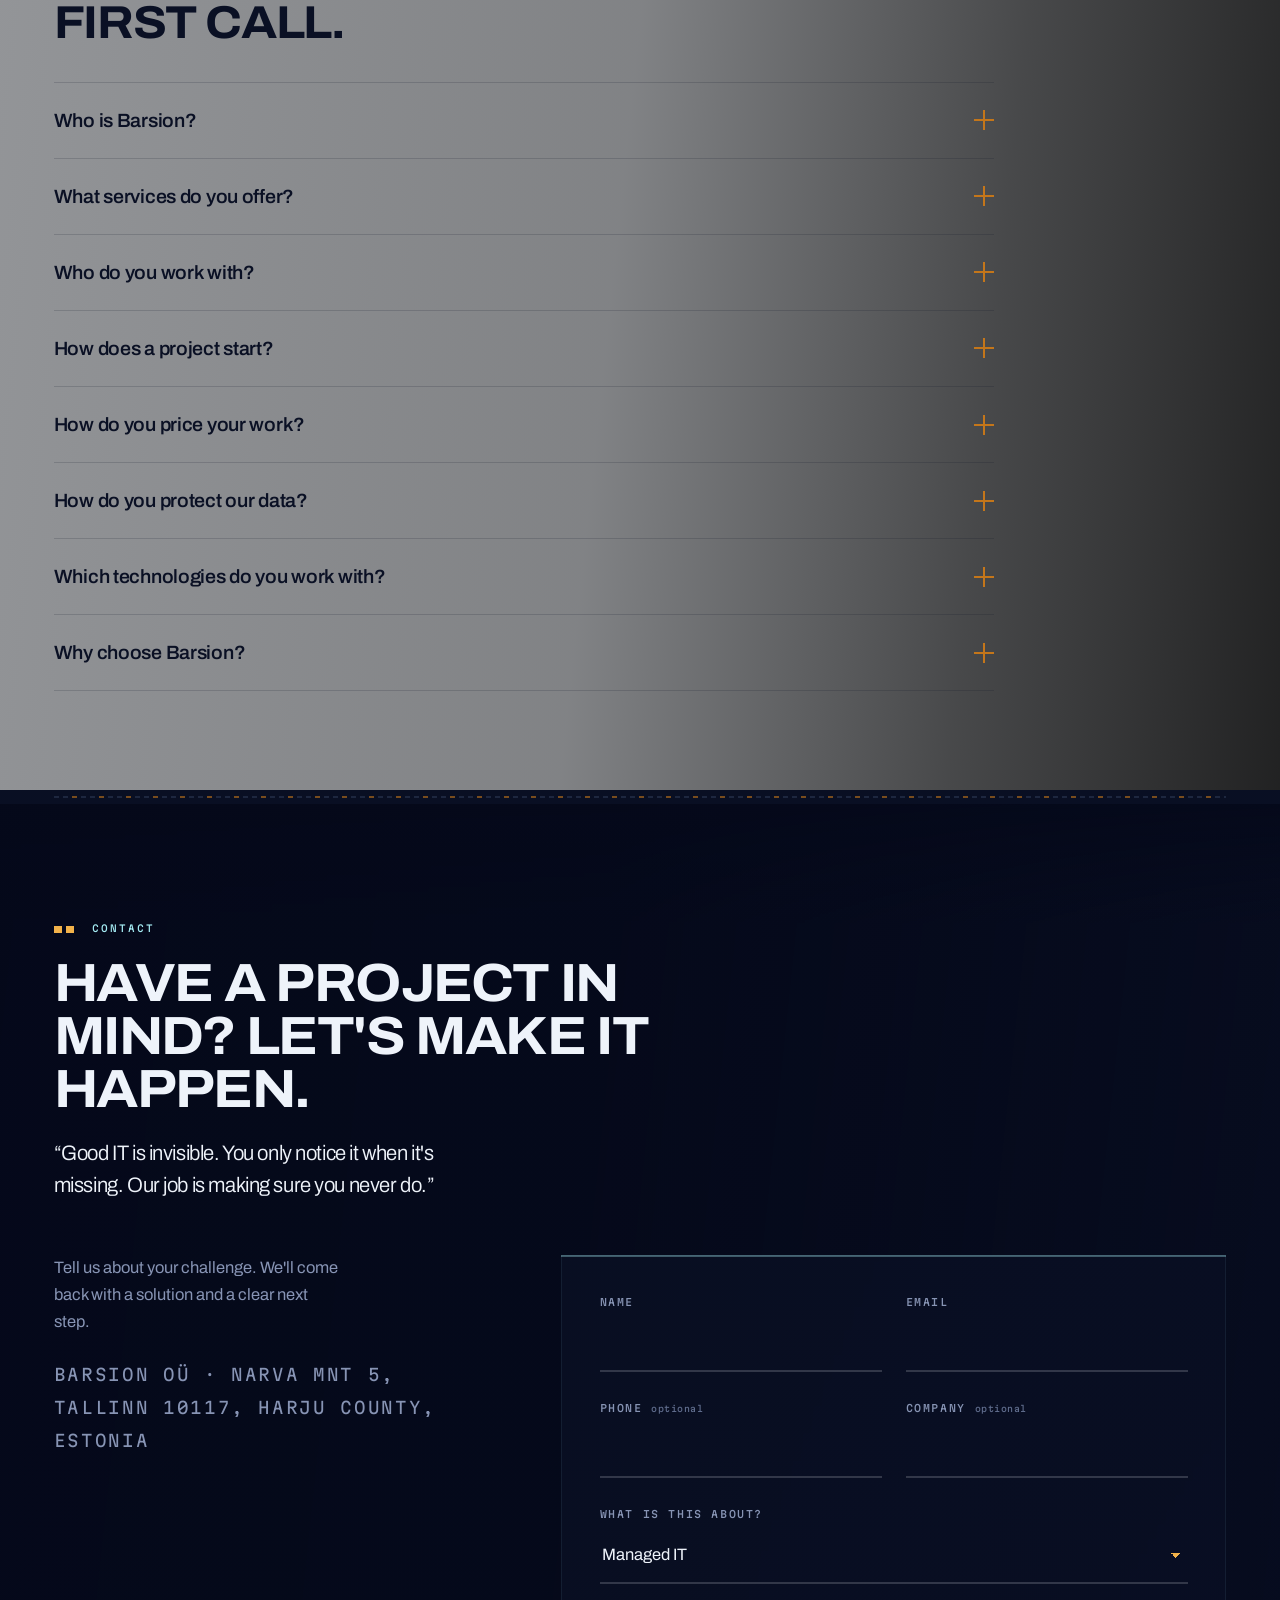
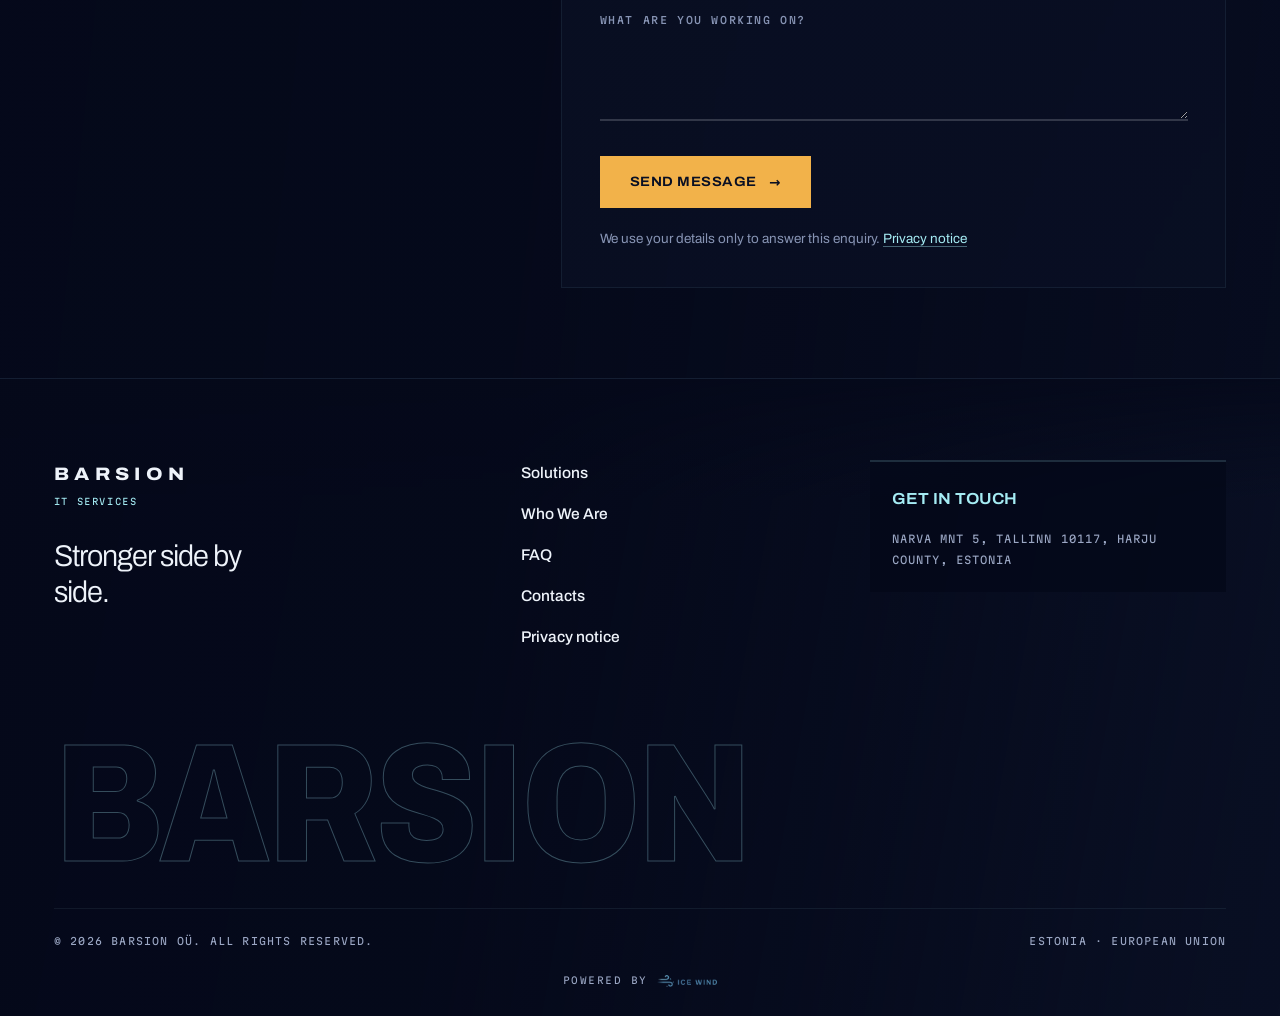
==== commit e79bc529: "Drop the woven glyphs from the solution cards" ====
--- a/index.html
+++ b/index.html
@@ -31,7 +31,7 @@
 "address":{"@type":"PostalAddress","streetAddress":"Narva mnt 5","addressLocality":"Tallinn","postalCode":"10117","addressRegion":"Harju maakond","addressCountry":"EE"},
 "areaServed":"EU","knowsLanguage":["en","et"]}
 </script>
-<link rel="stylesheet" href="styles.css">
+<link rel="stylesheet" href="styles.css?v=5">
 </head>
 <body>
 <!--
@@ -143,14 +143,14 @@
   </div>
   <div class="fac-stage" id="facStage">
       <div class="fac-track" id="facTrack">
-        <article class="pan"><span class="pan-win" aria-hidden="true"><svg viewBox="0 0 13 13" preserveAspectRatio="xMidYMid meet" shape-rendering="crispEdges"><rect x="0" y="6" width="1" height="1" fill="var(--cyan)" opacity=".62"/><rect x="1" y="5" width="1" height="1" fill="var(--cyan)" opacity=".62"/><rect x="1" y="7" width="1" height="1" fill="var(--cyan)" opacity=".62"/><rect x="2" y="4" width="1" height="1" fill="var(--cyan)" opacity=".62"/><rect x="2" y="8" width="1" height="1" fill="var(--cyan)" opacity=".62"/><rect x="3" y="3" width="1" height="1" fill="var(--cyan)" opacity=".62"/><rect x="3" y="6" width="1" height="1" fill="var(--cyan)" opacity=".9"/><rect x="3" y="9" width="1" height="1" fill="var(--cyan)" opacity=".62"/><rect x="4" y="2" width="1" height="1" fill="var(--cyan)" opacity=".62"/><rect x="4" y="5" width="1" height="1" fill="var(--cyan)" opacity=".9"/><rect x="4" y="7" width="1" height="1" fill="var(--cyan)" opacity=".9"/><rect x="4" y="10" width="1" height="1" fill="var(--cyan)" opacity=".62"/><rect x="5" y="1" width="1" height="1" fill="var(--cyan)" opacity=".62"/><rect x="5" y="4" width="1" height="1" fill="var(--cyan)" opacity=".9"/><rect x="5" y="8" width="1" height="1" fill="var(--cyan)" opacity=".9"/><rect x="5" y="11" width="1" height="1" fill="var(--cyan)" opacity=".62"/><rect x="6" y="0" width="1" height="1" fill="var(--cyan)" opacity=".62"/><rect x="6" y="3" width="1" height="1" fill="var(--cyan)" opacity=".9"/><rect x="6" y="6" width="1" height="1" fill="var(--amber)" opacity="1"/><rect x="6" y="9" width="1" height="1" fill="var(--cyan)" opacity=".9"/><rect x="6" y="12" width="1" height="1" fill="var(--cyan)" opacity=".62"/><rect x="7" y="1" width="1" height="1" fill="var(--cyan)" opacity=".62"/><rect x="7" y="4" width="1" height="1" fill="var(--cyan)" opacity=".9"/><rect x="7" y="8" width="1" height="1" fill="var(--cyan)" opacity=".9"/><rect x="7" y="11" width="1" height="1" fill="var(--cyan)" opacity=".62"/><rect x="8" y="2" width="1" height="1" fill="var(--cyan)" opacity=".62"/><rect x="8" y="5" width="1" height="1" fill="var(--cyan)" opacity=".9"/><rect x="8" y="7" width="1" height="1" fill="var(--cyan)" opacity=".9"/><rect x="8" y="10" width="1" height="1" fill="var(--cyan)" opacity=".62"/><rect x="9" y="3" width="1" height="1" fill="var(--cyan)" opacity=".62"/><rect x="9" y="6" width="1" height="1" fill="var(--cyan)" opacity=".9"/><rect x="9" y="9" width="1" height="1" fill="var(--cyan)" opacity=".62"/><rect x="10" y="4" width="1" height="1" fill="var(--cyan)" opacity=".62"/><rect x="10" y="8" width="1" height="1" fill="var(--cyan)" opacity=".62"/><rect x="11" y="5" width="1" height="1" fill="var(--cyan)" opacity=".62"/><rect x="11" y="7" width="1" height="1" fill="var(--cyan)" opacity=".62"/><rect x="12" y="6" width="1" height="1" fill="var(--cyan)" opacity=".62"/></svg></span><div class="pan-body"><i aria-hidden="true">01</i><h3 data-i18n="s1_h">Managed IT</h3><p data-i18n="s1_p">We run your day-to-day IT: support, administration and round-the-clock monitoring. Your team stays focused on the business.</p><span class="pan-tag" data-i18n="s1_t">Support &middot; Admin &middot; 24/7 monitoring</span></div></article>
-        <article class="pan"><span class="pan-win" aria-hidden="true"><svg viewBox="0 0 13 13" preserveAspectRatio="xMidYMid meet" shape-rendering="crispEdges"><rect x="0" y="0" width="1" height="1" fill="var(--cyan)" opacity=".62"/><rect x="0" y="1" width="1" height="1" fill="var(--cyan)" opacity=".62"/><rect x="0" y="2" width="1" height="1" fill="var(--cyan)" opacity=".62"/><rect x="0" y="3" width="1" height="1" fill="var(--cyan)" opacity=".62"/><rect x="0" y="4" width="1" height="1" fill="var(--cyan)" opacity=".62"/><rect x="0" y="5" width="1" height="1" fill="var(--cyan)" opacity=".62"/><rect x="0" y="6" width="1" height="1" fill="var(--cyan)" opacity=".62"/><rect x="0" y="7" width="1" height="1" fill="var(--cyan)" opacity=".62"/><rect x="0" y="8" width="1" height="1" fill="var(--cyan)" opacity=".62"/><rect x="0" y="9" width="1" height="1" fill="var(--cyan)" opacity=".62"/><rect x="0" y="10" width="1" height="1" fill="var(--cyan)" opacity=".62"/><rect x="0" y="11" width="1" height="1" fill="var(--cyan)" opacity=".62"/><rect x="0" y="12" width="1" height="1" fill="var(--cyan)" opacity=".62"/><rect x="1" y="0" width="1" height="1" fill="var(--cyan)" opacity=".62"/><rect x="1" y="12" width="1" height="1" fill="var(--cyan)" opacity=".62"/><rect x="2" y="0" width="1" height="1" fill="var(--cyan)" opacity=".62"/><rect x="2" y="2" width="1" height="1" fill="var(--cyan)" opacity=".62"/><rect x="2" y="10" width="1" height="1" fill="var(--cyan)" opacity=".62"/><rect x="2" y="12" width="1" height="1" fill="var(--cyan)" opacity=".62"/><rect x="3" y="0" width="1" height="1" fill="var(--cyan)" opacity=".62"/><rect x="3" y="3" width="1" height="1" fill="var(--cyan)" opacity=".62"/><rect x="3" y="9" width="1" height="1" fill="var(--cyan)" opacity=".62"/><rect x="3" y="12" width="1" height="1" fill="var(--cyan)" opacity=".62"/><rect x="4" y="0" width="1" height="1" fill="var(--cyan)" opacity=".62"/><rect x="4" y="4" width="1" height="1" fill="var(--cyan)" opacity=".9"/><rect x="4" y="8" width="1" height="1" fill="var(--cyan)" opacity=".9"/><rect x="4" y="12" width="1" height="1" fill="var(--cyan)" opacity=".62"/><rect x="5" y="0" width="1" height="1" fill="var(--cyan)" opacity=".62"/><rect x="5" y="5" width="1" height="1" fill="var(--cyan)" opacity=".9"/><rect x="5" y="7" width="1" height="1" fill="var(--cyan)" opacity=".9"/><rect x="5" y="12" width="1" height="1" fill="var(--cyan)" opacity=".62"/><rect x="6" y="0" width="1" height="1" fill="var(--cyan)" opacity=".62"/><rect x="6" y="6" width="1" height="1" fill="var(--amber)" opacity="1"/><rect x="6" y="12" width="1" height="1" fill="var(--cyan)" opacity=".62"/><rect x="7" y="0" width="1" height="1" fill="var(--cyan)" opacity=".62"/><rect x="7" y="5" width="1" height="1" fill="var(--cyan)" opacity=".9"/><rect x="7" y="7" width="1" height="1" fill="var(--cyan)" opacity=".9"/><rect x="7" y="12" width="1" height="1" fill="var(--cyan)" opacity=".62"/><rect x="8" y="0" width="1" height="1" fill="var(--cyan)" opacity=".62"/><rect x="8" y="4" width="1" height="1" fill="var(--cyan)" opacity=".9"/><rect x="8" y="8" width="1" height="1" fill="var(--cyan)" opacity=".9"/><rect x="8" y="12" width="1" height="1" fill="var(--cyan)" opacity=".62"/><rect x="9" y="0" width="1" height="1" fill="var(--cyan)" opacity=".62"/><rect x="9" y="3" width="1" height="1" fill="var(--cyan)" opacity=".62"/><rect x="9" y="9" width="1" height="1" fill="var(--cyan)" opacity=".62"/><rect x="9" y="12" width="1" height="1" fill="var(--cyan)" opacity=".62"/><rect x="10" y="0" width="1" height="1" fill="var(--cyan)" opacity=".62"/><rect x="10" y="2" width="1" height="1" fill="var(--cyan)" opacity=".62"/><rect x="10" y="10" width="1" height="1" fill="var(--cyan)" opacity=".62"/><rect x="10" y="12" width="1" height="1" fill="var(--cyan)" opacity=".62"/><rect x="11" y="0" width="1" height="1" fill="var(--cyan)" opacity=".62"/><rect x="11" y="12" width="1" height="1" fill="var(--cyan)" opacity=".62"/><rect x="12" y="0" width="1" height="1" fill="var(--cyan)" opacity=".62"/><rect x="12" y="1" width="1" height="1" fill="var(--cyan)" opacity=".62"/><rect x="12" y="2" width="1" height="1" fill="var(--cyan)" opacity=".62"/><rect x="12" y="3" width="1" height="1" fill="var(--cyan)" opacity=".62"/><rect x="12" y="4" width="1" height="1" fill="var(--cyan)" opacity=".62"/><rect x="12" y="5" width="1" height="1" fill="var(--cyan)" opacity=".62"/><rect x="12" y="6" width="1" height="1" fill="var(--cyan)" opacity=".62"/><rect x="12" y="7" width="1" height="1" fill="var(--cyan)" opacity=".62"/><rect x="12" y="8" width="1" height="1" fill="var(--cyan)" opacity=".62"/><rect x="12" y="9" width="1" height="1" fill="var(--cyan)" opacity=".62"/><rect x="12" y="10" width="1" height="1" fill="var(--cyan)" opacity=".62"/><rect x="12" y="11" width="1" height="1" fill="var(--cyan)" opacity=".62"/><rect x="12" y="12" width="1" height="1" fill="var(--cyan)" opacity=".62"/></svg></span><div class="pan-body"><i aria-hidden="true">02</i><h3 data-i18n="s2_h">Technology Consulting</h3><p data-i18n="s2_p">Independent advice on what to build, what to buy and what to retire, so every technology decision moves the business forward.</p><span class="pan-tag" data-i18n="s2_t">Build &middot; Buy &middot; Retire</span></div></article>
-        <article class="pan"><span class="pan-win" aria-hidden="true"><svg viewBox="0 0 13 13" preserveAspectRatio="xMidYMid meet" shape-rendering="crispEdges"><rect x="0" y="0" width="1" height="1" fill="var(--cyan)" opacity=".62"/><rect x="0" y="1" width="1" height="1" fill="var(--cyan)" opacity=".62"/><rect x="0" y="2" width="1" height="1" fill="var(--cyan)" opacity=".62"/><rect x="0" y="3" width="1" height="1" fill="var(--cyan)" opacity=".62"/><rect x="0" y="4" width="1" height="1" fill="var(--cyan)" opacity=".62"/><rect x="0" y="5" width="1" height="1" fill="var(--cyan)" opacity=".62"/><rect x="0" y="6" width="1" height="1" fill="var(--cyan)" opacity=".62"/><rect x="0" y="7" width="1" height="1" fill="var(--cyan)" opacity=".62"/><rect x="0" y="8" width="1" height="1" fill="var(--cyan)" opacity=".62"/><rect x="0" y="9" width="1" height="1" fill="var(--cyan)" opacity=".62"/><rect x="0" y="10" width="1" height="1" fill="var(--cyan)" opacity=".62"/><rect x="0" y="11" width="1" height="1" fill="var(--cyan)" opacity=".62"/><rect x="0" y="12" width="1" height="1" fill="var(--cyan)" opacity=".62"/><rect x="1" y="0" width="1" height="1" fill="var(--cyan)" opacity=".62"/><rect x="1" y="12" width="1" height="1" fill="var(--cyan)" opacity=".62"/><rect x="2" y="0" width="1" height="1" fill="var(--cyan)" opacity=".62"/><rect x="2" y="12" width="1" height="1" fill="var(--cyan)" opacity=".62"/><rect x="3" y="0" width="1" height="1" fill="var(--cyan)" opacity=".62"/><rect x="3" y="3" width="1" height="1" fill="var(--cyan)" opacity=".62"/><rect x="3" y="4" width="1" height="1" fill="var(--cyan)" opacity=".62"/><rect x="3" y="5" width="1" height="1" fill="var(--cyan)" opacity=".9"/><rect x="3" y="6" width="1" height="1" fill="var(--cyan)" opacity=".9"/><rect x="3" y="7" width="1" height="1" fill="var(--cyan)" opacity=".9"/><rect x="3" y="8" width="1" height="1" fill="var(--cyan)" opacity=".62"/><rect x="3" y="9" width="1" height="1" fill="var(--cyan)" opacity=".62"/><rect x="3" y="12" width="1" height="1" fill="var(--cyan)" opacity=".62"/><rect x="4" y="0" width="1" height="1" fill="var(--cyan)" opacity=".62"/><rect x="4" y="3" width="1" height="1" fill="var(--cyan)" opacity=".62"/><rect x="4" y="9" width="1" height="1" fill="var(--cyan)" opacity=".62"/><rect x="4" y="12" width="1" height="1" fill="var(--cyan)" opacity=".62"/><rect x="5" y="0" width="1" height="1" fill="var(--cyan)" opacity=".62"/><rect x="5" y="3" width="1" height="1" fill="var(--cyan)" opacity=".9"/><rect x="5" y="6" width="1" height="1" fill="var(--amber)" opacity="1"/><rect x="5" y="9" width="1" height="1" fill="var(--cyan)" opacity=".9"/><rect x="5" y="12" width="1" height="1" fill="var(--cyan)" opacity=".62"/><rect x="6" y="0" width="1" height="1" fill="var(--cyan)" opacity=".62"/><rect x="6" y="3" width="1" height="1" fill="var(--cyan)" opacity=".9"/><rect x="6" y="5" width="1" height="1" fill="var(--amber)" opacity="1"/><rect x="6" y="6" width="1" height="1" fill="var(--amber)" opacity="1"/><rect x="6" y="7" width="1" height="1" fill="var(--amber)" opacity="1"/><rect x="6" y="9" width="1" height="1" fill="var(--cyan)" opacity=".9"/><rect x="6" y="12" width="1" height="1" fill="var(--cyan)" opacity=".62"/><rect x="7" y="0" width="1" height="1" fill="var(--cyan)" opacity=".62"/><rect x="7" y="3" width="1" height="1" fill="var(--cyan)" opacity=".9"/><rect x="7" y="6" width="1" height="1" fill="var(--amber)" opacity="1"/><rect x="7" y="9" width="1" height="1" fill="var(--cyan)" opacity=".9"/><rect x="7" y="12" width="1" height="1" fill="var(--cyan)" opacity=".62"/><rect x="8" y="0" width="1" height="1" fill="var(--cyan)" opacity=".62"/><rect x="8" y="3" width="1" height="1" fill="var(--cyan)" opacity=".62"/><rect x="8" y="9" width="1" height="1" fill="var(--cyan)" opacity=".62"/><rect x="8" y="12" width="1" height="1" fill="var(--cyan)" opacity=".62"/><rect x="9" y="0" width="1" height="1" fill="var(--cyan)" opacity=".62"/><rect x="9" y="3" width="1" height="1" fill="var(--cyan)" opacity=".62"/><rect x="9" y="4" width="1" height="1" fill="var(--cyan)" opacity=".62"/><rect x="9" y="5" width="1" height="1" fill="var(--cyan)" opacity=".9"/><rect x="9" y="6" width="1" height="1" fill="var(--cyan)" opacity=".9"/><rect x="9" y="7" width="1" height="1" fill="var(--cyan)" opacity=".9"/><rect x="9" y="8" width="1" height="1" fill="var(--cyan)" opacity=".62"/><rect x="9" y="9" width="1" height="1" fill="var(--cyan)" opacity=".62"/><rect x="9" y="12" width="1" height="1" fill="var(--cyan)" opacity=".62"/><rect x="10" y="0" width="1" height="1" fill="var(--cyan)" opacity=".62"/><rect x="10" y="12" width="1" height="1" fill="var(--cyan)" opacity=".62"/><rect x="11" y="0" width="1" height="1" fill="var(--cyan)" opacity=".62"/><rect x="11" y="12" width="1" height="1" fill="var(--cyan)" opacity=".62"/><rect x="12" y="0" width="1" height="1" fill="var(--cyan)" opacity=".62"/><rect x="12" y="1" width="1" height="1" fill="var(--cyan)" opacity=".62"/><rect x="12" y="2" width="1" height="1" fill="var(--cyan)" opacity=".62"/><rect x="12" y="3" width="1" height="1" fill="var(--cyan)" opacity=".62"/><rect x="12" y="4" width="1" height="1" fill="var(--cyan)" opacity=".62"/><rect x="12" y="5" width="1" height="1" fill="var(--cyan)" opacity=".62"/><rect x="12" y="6" width="1" height="1" fill="var(--cyan)" opacity=".62"/><rect x="12" y="7" width="1" height="1" fill="var(--cyan)" opacity=".62"/><rect x="12" y="8" width="1" height="1" fill="var(--cyan)" opacity=".62"/><rect x="12" y="9" width="1" height="1" fill="var(--cyan)" opacity=".62"/><rect x="12" y="10" width="1" height="1" fill="var(--cyan)" opacity=".62"/><rect x="12" y="11" width="1" height="1" fill="var(--cyan)" opacity=".62"/><rect x="12" y="12" width="1" height="1" fill="var(--cyan)" opacity=".62"/></svg></span><div class="pan-body"><i aria-hidden="true">03</i><h3 data-i18n="s3_h">Security &amp; Compliance</h3><p data-i18n="s3_p">From vulnerability audits to hardened infrastructure and GDPR alignment. We keep your data and your reputation safe.</p><span class="pan-tag" data-i18n="s3_t">Audits &middot; Hardening &middot; GDPR</span></div></article>
-        <article class="pan"><span class="pan-win" aria-hidden="true"><svg viewBox="0 0 13 13" preserveAspectRatio="xMidYMid meet" shape-rendering="crispEdges"><rect x="0" y="6" width="1" height="1" fill="var(--cyan)" opacity=".62"/><rect x="1" y="5" width="1" height="1" fill="var(--cyan)" opacity=".62"/><rect x="1" y="7" width="1" height="1" fill="var(--cyan)" opacity=".62"/><rect x="2" y="4" width="1" height="1" fill="var(--cyan)" opacity=".62"/><rect x="2" y="6" width="1" height="1" fill="var(--cyan)" opacity=".9"/><rect x="2" y="8" width="1" height="1" fill="var(--cyan)" opacity=".62"/><rect x="3" y="3" width="1" height="1" fill="var(--cyan)" opacity=".62"/><rect x="3" y="6" width="1" height="1" fill="var(--cyan)" opacity=".9"/><rect x="3" y="9" width="1" height="1" fill="var(--cyan)" opacity=".62"/><rect x="4" y="2" width="1" height="1" fill="var(--cyan)" opacity=".62"/><rect x="4" y="6" width="1" height="1" fill="var(--cyan)" opacity=".9"/><rect x="4" y="10" width="1" height="1" fill="var(--cyan)" opacity=".62"/><rect x="5" y="1" width="1" height="1" fill="var(--cyan)" opacity=".62"/><rect x="5" y="6" width="1" height="1" fill="var(--amber)" opacity="1"/><rect x="5" y="11" width="1" height="1" fill="var(--cyan)" opacity=".62"/><rect x="6" y="0" width="1" height="1" fill="var(--cyan)" opacity=".62"/><rect x="6" y="2" width="1" height="1" fill="var(--cyan)" opacity=".9"/><rect x="6" y="3" width="1" height="1" fill="var(--cyan)" opacity=".9"/><rect x="6" y="4" width="1" height="1" fill="var(--cyan)" opacity=".9"/><rect x="6" y="5" width="1" height="1" fill="var(--amber)" opacity="1"/><rect x="6" y="6" width="1" height="1" fill="var(--amber)" opacity="1"/><rect x="6" y="7" width="1" height="1" fill="var(--amber)" opacity="1"/><rect x="6" y="8" width="1" height="1" fill="var(--cyan)" opacity=".9"/><rect x="6" y="9" width="1" height="1" fill="var(--cyan)" opacity=".9"/><rect x="6" y="10" width="1" height="1" fill="var(--cyan)" opacity=".9"/><rect x="6" y="12" width="1" height="1" fill="var(--cyan)" opacity=".62"/><rect x="7" y="1" width="1" height="1" fill="var(--cyan)" opacity=".62"/><rect x="7" y="6" width="1" height="1" fill="var(--amber)" opacity="1"/><rect x="7" y="11" width="1" height="1" fill="var(--cyan)" opacity=".62"/><rect x="8" y="2" width="1" height="1" fill="var(--cyan)" opacity=".62"/><rect x="8" y="6" width="1" height="1" fill="var(--cyan)" opacity=".9"/><rect x="8" y="10" width="1" height="1" fill="var(--cyan)" opacity=".62"/><rect x="9" y="3" width="1" height="1" fill="var(--cyan)" opacity=".62"/><rect x="9" y="6" width="1" height="1" fill="var(--cyan)" opacity=".9"/><rect x="9" y="9" width="1" height="1" fill="var(--cyan)" opacity=".62"/><rect x="10" y="4" width="1" height="1" fill="var(--cyan)" opacity=".62"/><rect x="10" y="6" width="1" height="1" fill="var(--cyan)" opacity=".9"/><rect x="10" y="8" width="1" height="1" fill="var(--cyan)" opacity=".62"/><rect x="11" y="5" width="1" height="1" fill="var(--cyan)" opacity=".62"/><rect x="11" y="7" width="1" height="1" fill="var(--cyan)" opacity=".62"/><rect x="12" y="6" width="1" height="1" fill="var(--cyan)" opacity=".62"/></svg></span><div class="pan-body"><i aria-hidden="true">04</i><h3 data-i18n="s4_h">Web Platforms</h3><p data-i18n="s4_p">Fast, reliable websites and web applications that turn visitors into customers.</p><span class="pan-tag" data-i18n="s4_t">Sites &middot; Web apps</span></div></article>
-        <article class="pan"><span class="pan-win" aria-hidden="true"><svg viewBox="0 0 13 13" preserveAspectRatio="xMidYMid meet" shape-rendering="crispEdges"><rect x="0" y="0" width="1" height="1" fill="var(--cyan)" opacity=".62"/><rect x="0" y="12" width="1" height="1" fill="var(--cyan)" opacity=".62"/><rect x="1" y="1" width="1" height="1" fill="var(--cyan)" opacity=".62"/><rect x="1" y="11" width="1" height="1" fill="var(--cyan)" opacity=".62"/><rect x="2" y="2" width="1" height="1" fill="var(--cyan)" opacity=".62"/><rect x="2" y="10" width="1" height="1" fill="var(--cyan)" opacity=".62"/><rect x="3" y="3" width="1" height="1" fill="var(--cyan)" opacity=".62"/><rect x="3" y="9" width="1" height="1" fill="var(--cyan)" opacity=".62"/><rect x="4" y="4" width="1" height="1" fill="var(--cyan)" opacity=".9"/><rect x="4" y="6" width="1" height="1" fill="var(--cyan)" opacity=".9"/><rect x="4" y="8" width="1" height="1" fill="var(--cyan)" opacity=".9"/><rect x="5" y="5" width="1" height="1" fill="var(--cyan)" opacity=".9"/><rect x="5" y="7" width="1" height="1" fill="var(--cyan)" opacity=".9"/><rect x="6" y="4" width="1" height="1" fill="var(--cyan)" opacity=".9"/><rect x="6" y="6" width="1" height="1" fill="var(--amber)" opacity="1"/><rect x="6" y="8" width="1" height="1" fill="var(--cyan)" opacity=".9"/><rect x="7" y="5" width="1" height="1" fill="var(--cyan)" opacity=".9"/><rect x="7" y="7" width="1" height="1" fill="var(--cyan)" opacity=".9"/><rect x="8" y="4" width="1" height="1" fill="var(--cyan)" opacity=".9"/><rect x="8" y="6" width="1" height="1" fill="var(--cyan)" opacity=".9"/><rect x="8" y="8" width="1" height="1" fill="var(--cyan)" opacity=".9"/><rect x="9" y="3" width="1" height="1" fill="var(--cyan)" opacity=".62"/><rect x="9" y="9" width="1" height="1" fill="var(--cyan)" opacity=".62"/><rect x="10" y="2" width="1" height="1" fill="var(--cyan)" opacity=".62"/><rect x="10" y="10" width="1" height="1" fill="var(--cyan)" opacity=".62"/><rect x="11" y="1" width="1" height="1" fill="var(--cyan)" opacity=".62"/><rect x="11" y="11" width="1" height="1" fill="var(--cyan)" opacity=".62"/><rect x="12" y="0" width="1" height="1" fill="var(--cyan)" opacity=".62"/><rect x="12" y="12" width="1" height="1" fill="var(--cyan)" opacity=".62"/></svg></span><div class="pan-body"><i aria-hidden="true">05</i><h3 data-i18n="s5_h">Mobile Apps</h3><p data-i18n="s5_p">Native and cross-platform apps your customers will actually enjoy using, on iOS and Android alike.</p><span class="pan-tag" data-i18n="s5_t">iOS &middot; Android &middot; Cross-platform</span></div></article>
-        <article class="pan"><span class="pan-win" aria-hidden="true"><svg viewBox="0 0 13 13" preserveAspectRatio="xMidYMid meet" shape-rendering="crispEdges"><rect x="0" y="6" width="1" height="1" fill="var(--cyan)" opacity=".62"/><rect x="1" y="5" width="1" height="1" fill="var(--cyan)" opacity=".62"/><rect x="1" y="7" width="1" height="1" fill="var(--cyan)" opacity=".62"/><rect x="2" y="4" width="1" height="1" fill="var(--cyan)" opacity=".62"/><rect x="2" y="6" width="1" height="1" fill="var(--cyan)" opacity=".9"/><rect x="2" y="8" width="1" height="1" fill="var(--cyan)" opacity=".62"/><rect x="3" y="3" width="1" height="1" fill="var(--cyan)" opacity=".62"/><rect x="3" y="5" width="1" height="1" fill="var(--cyan)" opacity=".9"/><rect x="3" y="7" width="1" height="1" fill="var(--cyan)" opacity=".9"/><rect x="3" y="9" width="1" height="1" fill="var(--cyan)" opacity=".62"/><rect x="4" y="2" width="1" height="1" fill="var(--cyan)" opacity=".62"/><rect x="4" y="4" width="1" height="1" fill="var(--cyan)" opacity=".9"/><rect x="4" y="8" width="1" height="1" fill="var(--cyan)" opacity=".9"/><rect x="4" y="10" width="1" height="1" fill="var(--cyan)" opacity=".62"/><rect x="5" y="1" width="1" height="1" fill="var(--cyan)" opacity=".62"/><rect x="5" y="3" width="1" height="1" fill="var(--cyan)" opacity=".9"/><rect x="5" y="5" width="1" height="1" fill="var(--cyan)" opacity=".9"/><rect x="5" y="7" width="1" height="1" fill="var(--cyan)" opacity=".9"/><rect x="5" y="9" width="1" height="1" fill="var(--cyan)" opacity=".9"/><rect x="5" y="11" width="1" height="1" fill="var(--cyan)" opacity=".62"/><rect x="6" y="0" width="1" height="1" fill="var(--cyan)" opacity=".62"/><rect x="6" y="2" width="1" height="1" fill="var(--cyan)" opacity=".9"/><rect x="6" y="6" width="1" height="1" fill="var(--amber)" opacity="1"/><rect x="6" y="10" width="1" height="1" fill="var(--cyan)" opacity=".9"/><rect x="6" y="12" width="1" height="1" fill="var(--cyan)" opacity=".62"/><rect x="7" y="1" width="1" height="1" fill="var(--cyan)" opacity=".62"/><rect x="7" y="3" width="1" height="1" fill="var(--cyan)" opacity=".9"/><rect x="7" y="5" width="1" height="1" fill="var(--cyan)" opacity=".9"/><rect x="7" y="7" width="1" height="1" fill="var(--cyan)" opacity=".9"/><rect x="7" y="9" width="1" height="1" fill="var(--cyan)" opacity=".9"/><rect x="7" y="11" width="1" height="1" fill="var(--cyan)" opacity=".62"/><rect x="8" y="2" width="1" height="1" fill="var(--cyan)" opacity=".62"/><rect x="8" y="4" width="1" height="1" fill="var(--cyan)" opacity=".9"/><rect x="8" y="8" width="1" height="1" fill="var(--cyan)" opacity=".9"/><rect x="8" y="10" width="1" height="1" fill="var(--cyan)" opacity=".62"/><rect x="9" y="3" width="1" height="1" fill="var(--cyan)" opacity=".62"/><rect x="9" y="5" width="1" height="1" fill="var(--cyan)" opacity=".9"/><rect x="9" y="7" width="1" height="1" fill="var(--cyan)" opacity=".9"/><rect x="9" y="9" width="1" height="1" fill="var(--cyan)" opacity=".62"/><rect x="10" y="4" width="1" height="1" fill="var(--cyan)" opacity=".62"/><rect x="10" y="6" width="1" height="1" fill="var(--cyan)" opacity=".9"/><rect x="10" y="8" width="1" height="1" fill="var(--cyan)" opacity=".62"/><rect x="11" y="5" width="1" height="1" fill="var(--cyan)" opacity=".62"/><rect x="11" y="7" width="1" height="1" fill="var(--cyan)" opacity=".62"/><rect x="12" y="6" width="1" height="1" fill="var(--cyan)" opacity=".62"/></svg></span><div class="pan-body"><i aria-hidden="true">06</i><h3 data-i18n="s6_h">Cloud &amp; Infrastructure</h3><p data-i18n="s6_p">Migration, architecture and cost optimisation across AWS, Azure and Google Cloud.</p><span class="pan-tag" data-i18n="s6_t">AWS &middot; Azure &middot; Google Cloud</span></div></article>
-        <article class="pan"><span class="pan-win" aria-hidden="true"><svg viewBox="0 0 13 13" preserveAspectRatio="xMidYMid meet" shape-rendering="crispEdges"><rect x="0" y="0" width="1" height="1" fill="var(--cyan)" opacity=".62"/><rect x="0" y="1" width="1" height="1" fill="var(--cyan)" opacity=".62"/><rect x="0" y="2" width="1" height="1" fill="var(--cyan)" opacity=".62"/><rect x="0" y="3" width="1" height="1" fill="var(--cyan)" opacity=".62"/><rect x="0" y="4" width="1" height="1" fill="var(--cyan)" opacity=".62"/><rect x="0" y="5" width="1" height="1" fill="var(--cyan)" opacity=".62"/><rect x="0" y="6" width="1" height="1" fill="var(--cyan)" opacity=".62"/><rect x="0" y="7" width="1" height="1" fill="var(--cyan)" opacity=".62"/><rect x="0" y="8" width="1" height="1" fill="var(--cyan)" opacity=".62"/><rect x="0" y="9" width="1" height="1" fill="var(--cyan)" opacity=".62"/><rect x="0" y="10" width="1" height="1" fill="var(--cyan)" opacity=".62"/><rect x="0" y="11" width="1" height="1" fill="var(--cyan)" opacity=".62"/><rect x="0" y="12" width="1" height="1" fill="var(--cyan)" opacity=".62"/><rect x="1" y="0" width="1" height="1" fill="var(--cyan)" opacity=".62"/><rect x="1" y="12" width="1" height="1" fill="var(--cyan)" opacity=".62"/><rect x="2" y="0" width="1" height="1" fill="var(--cyan)" opacity=".62"/><rect x="2" y="6" width="1" height="1" fill="var(--cyan)" opacity=".9"/><rect x="2" y="12" width="1" height="1" fill="var(--cyan)" opacity=".62"/><rect x="3" y="0" width="1" height="1" fill="var(--cyan)" opacity=".62"/><rect x="3" y="5" width="1" height="1" fill="var(--cyan)" opacity=".9"/><rect x="3" y="7" width="1" height="1" fill="var(--cyan)" opacity=".9"/><rect x="3" y="12" width="1" height="1" fill="var(--cyan)" opacity=".62"/><rect x="4" y="0" width="1" height="1" fill="var(--cyan)" opacity=".62"/><rect x="4" y="4" width="1" height="1" fill="var(--cyan)" opacity=".9"/><rect x="4" y="6" width="1" height="1" fill="var(--cyan)" opacity=".9"/><rect x="4" y="8" width="1" height="1" fill="var(--cyan)" opacity=".9"/><rect x="4" y="12" width="1" height="1" fill="var(--cyan)" opacity=".62"/><rect x="5" y="0" width="1" height="1" fill="var(--cyan)" opacity=".62"/><rect x="5" y="3" width="1" height="1" fill="var(--cyan)" opacity=".9"/><rect x="5" y="6" width="1" height="1" fill="var(--amber)" opacity="1"/><rect x="5" y="9" width="1" height="1" fill="var(--cyan)" opacity=".9"/><rect x="5" y="12" width="1" height="1" fill="var(--cyan)" opacity=".62"/><rect x="6" y="0" width="1" height="1" fill="var(--cyan)" opacity=".62"/><rect x="6" y="2" width="1" height="1" fill="var(--cyan)" opacity=".9"/><rect x="6" y="4" width="1" height="1" fill="var(--cyan)" opacity=".9"/><rect x="6" y="5" width="1" height="1" fill="var(--amber)" opacity="1"/><rect x="6" y="6" width="1" height="1" fill="var(--amber)" opacity="1"/><rect x="6" y="7" width="1" height="1" fill="var(--amber)" opacity="1"/><rect x="6" y="8" width="1" height="1" fill="var(--cyan)" opacity=".9"/><rect x="6" y="10" width="1" height="1" fill="var(--cyan)" opacity=".9"/><rect x="6" y="12" width="1" height="1" fill="var(--cyan)" opacity=".62"/><rect x="7" y="0" width="1" height="1" fill="var(--cyan)" opacity=".62"/><rect x="7" y="3" width="1" height="1" fill="var(--cyan)" opacity=".9"/><rect x="7" y="6" width="1" height="1" fill="var(--amber)" opacity="1"/><rect x="7" y="9" width="1" height="1" fill="var(--cyan)" opacity=".9"/><rect x="7" y="12" width="1" height="1" fill="var(--cyan)" opacity=".62"/><rect x="8" y="0" width="1" height="1" fill="var(--cyan)" opacity=".62"/><rect x="8" y="4" width="1" height="1" fill="var(--cyan)" opacity=".9"/><rect x="8" y="6" width="1" height="1" fill="var(--cyan)" opacity=".9"/><rect x="8" y="8" width="1" height="1" fill="var(--cyan)" opacity=".9"/><rect x="8" y="12" width="1" height="1" fill="var(--cyan)" opacity=".62"/><rect x="9" y="0" width="1" height="1" fill="var(--cyan)" opacity=".62"/><rect x="9" y="5" width="1" height="1" fill="var(--cyan)" opacity=".9"/><rect x="9" y="7" width="1" height="1" fill="var(--cyan)" opacity=".9"/><rect x="9" y="12" width="1" height="1" fill="var(--cyan)" opacity=".62"/><rect x="10" y="0" width="1" height="1" fill="var(--cyan)" opacity=".62"/><rect x="10" y="6" width="1" height="1" fill="var(--cyan)" opacity=".9"/><rect x="10" y="12" width="1" height="1" fill="var(--cyan)" opacity=".62"/><rect x="11" y="0" width="1" height="1" fill="var(--cyan)" opacity=".62"/><rect x="11" y="12" width="1" height="1" fill="var(--cyan)" opacity=".62"/><rect x="12" y="0" width="1" height="1" fill="var(--cyan)" opacity=".62"/><rect x="12" y="1" width="1" height="1" fill="var(--cyan)" opacity=".62"/><rect x="12" y="2" width="1" height="1" fill="var(--cyan)" opacity=".62"/><rect x="12" y="3" width="1" height="1" fill="var(--cyan)" opacity=".62"/><rect x="12" y="4" width="1" height="1" fill="var(--cyan)" opacity=".62"/><rect x="12" y="5" width="1" height="1" fill="var(--cyan)" opacity=".62"/><rect x="12" y="6" width="1" height="1" fill="var(--cyan)" opacity=".62"/><rect x="12" y="7" width="1" height="1" fill="var(--cyan)" opacity=".62"/><rect x="12" y="8" width="1" height="1" fill="var(--cyan)" opacity=".62"/><rect x="12" y="9" width="1" height="1" fill="var(--cyan)" opacity=".62"/><rect x="12" y="10" width="1" height="1" fill="var(--cyan)" opacity=".62"/><rect x="12" y="11" width="1" height="1" fill="var(--cyan)" opacity=".62"/><rect x="12" y="12" width="1" height="1" fill="var(--cyan)" opacity=".62"/></svg></span><div class="pan-body"><i aria-hidden="true">07</i><h3 data-i18n="s7_h">Business Continuity</h3><p data-i18n="s7_p">We find the weak points in your IT before they find you, and build a recovery plan that actually works.</p><span class="pan-tag" data-i18n="s7_t">Risk &middot; Backup &middot; Recovery</span></div></article>
-        <article class="pan"><span class="pan-win" aria-hidden="true"><svg viewBox="0 0 13 13" preserveAspectRatio="xMidYMid meet" shape-rendering="crispEdges"><rect x="0" y="6" width="1" height="1" fill="var(--cyan)" opacity=".62"/><rect x="1" y="5" width="1" height="1" fill="var(--cyan)" opacity=".62"/><rect x="1" y="7" width="1" height="1" fill="var(--cyan)" opacity=".62"/><rect x="2" y="4" width="1" height="1" fill="var(--cyan)" opacity=".62"/><rect x="2" y="8" width="1" height="1" fill="var(--cyan)" opacity=".62"/><rect x="3" y="3" width="1" height="1" fill="var(--cyan)" opacity=".62"/><rect x="3" y="4" width="1" height="1" fill="var(--cyan)" opacity=".62"/><rect x="3" y="5" width="1" height="1" fill="var(--cyan)" opacity=".9"/><rect x="3" y="6" width="1" height="1" fill="var(--cyan)" opacity=".9"/><rect x="3" y="7" width="1" height="1" fill="var(--cyan)" opacity=".9"/><rect x="3" y="8" width="1" height="1" fill="var(--cyan)" opacity=".62"/><rect x="3" y="9" width="1" height="1" fill="var(--cyan)" opacity=".62"/><rect x="4" y="2" width="1" height="1" fill="var(--cyan)" opacity=".62"/><rect x="4" y="3" width="1" height="1" fill="var(--cyan)" opacity=".62"/><rect x="4" y="9" width="1" height="1" fill="var(--cyan)" opacity=".62"/><rect x="4" y="10" width="1" height="1" fill="var(--cyan)" opacity=".62"/><rect x="5" y="1" width="1" height="1" fill="var(--cyan)" opacity=".62"/><rect x="5" y="3" width="1" height="1" fill="var(--cyan)" opacity=".9"/><rect x="5" y="9" width="1" height="1" fill="var(--cyan)" opacity=".9"/><rect x="5" y="11" width="1" height="1" fill="var(--cyan)" opacity=".62"/><rect x="6" y="0" width="1" height="1" fill="var(--cyan)" opacity=".62"/><rect x="6" y="3" width="1" height="1" fill="var(--cyan)" opacity=".9"/><rect x="6" y="6" width="1" height="1" fill="var(--amber)" opacity="1"/><rect x="6" y="9" width="1" height="1" fill="var(--cyan)" opacity=".9"/><rect x="6" y="12" width="1" height="1" fill="var(--cyan)" opacity=".62"/><rect x="7" y="1" width="1" height="1" fill="var(--cyan)" opacity=".62"/><rect x="7" y="3" width="1" height="1" fill="var(--cyan)" opacity=".9"/><rect x="7" y="9" width="1" height="1" fill="var(--cyan)" opacity=".9"/><rect x="7" y="11" width="1" height="1" fill="var(--cyan)" opacity=".62"/><rect x="8" y="2" width="1" height="1" fill="var(--cyan)" opacity=".62"/><rect x="8" y="3" width="1" height="1" fill="var(--cyan)" opacity=".62"/><rect x="8" y="9" width="1" height="1" fill="var(--cyan)" opacity=".62"/><rect x="8" y="10" width="1" height="1" fill="var(--cyan)" opacity=".62"/><rect x="9" y="3" width="1" height="1" fill="var(--cyan)" opacity=".62"/><rect x="9" y="4" width="1" height="1" fill="var(--cyan)" opacity=".62"/><rect x="9" y="5" width="1" height="1" fill="var(--cyan)" opacity=".9"/><rect x="9" y="6" width="1" height="1" fill="var(--cyan)" opacity=".9"/><rect x="9" y="7" width="1" height="1" fill="var(--cyan)" opacity=".9"/><rect x="9" y="8" width="1" height="1" fill="var(--cyan)" opacity=".62"/><rect x="9" y="9" width="1" height="1" fill="var(--cyan)" opacity=".62"/><rect x="10" y="4" width="1" height="1" fill="var(--cyan)" opacity=".62"/><rect x="10" y="8" width="1" height="1" fill="var(--cyan)" opacity=".62"/><rect x="11" y="5" width="1" height="1" fill="var(--cyan)" opacity=".62"/><rect x="11" y="7" width="1" height="1" fill="var(--cyan)" opacity=".62"/><rect x="12" y="6" width="1" height="1" fill="var(--cyan)" opacity=".62"/></svg></span><div class="pan-body"><i aria-hidden="true">08</i><h3 data-i18n="s8_h">Custom Software</h3><p data-i18n="s8_p">Internal tools, integrations and full products, designed around the way your company really works.</p><span class="pan-tag" data-i18n="s8_t">Tools &middot; Integrations &middot; Products</span></div></article>
+        <article class="pan"><div class="pan-body"><i aria-hidden="true">01</i><h3 data-i18n="s1_h">Managed IT</h3><p data-i18n="s1_p">We run your day-to-day IT: support, administration and round-the-clock monitoring. Your team stays focused on the business.</p><span class="pan-tag" data-i18n="s1_t">Support &middot; Admin &middot; 24/7 monitoring</span></div></article>
+        <article class="pan"><div class="pan-body"><i aria-hidden="true">02</i><h3 data-i18n="s2_h">Technology Consulting</h3><p data-i18n="s2_p">Independent advice on what to build, what to buy and what to retire, so every technology decision moves the business forward.</p><span class="pan-tag" data-i18n="s2_t">Build &middot; Buy &middot; Retire</span></div></article>
+        <article class="pan"><div class="pan-body"><i aria-hidden="true">03</i><h3 data-i18n="s3_h">Security &amp; Compliance</h3><p data-i18n="s3_p">From vulnerability audits to hardened infrastructure and GDPR alignment. We keep your data and your reputation safe.</p><span class="pan-tag" data-i18n="s3_t">Audits &middot; Hardening &middot; GDPR</span></div></article>
+        <article class="pan"><div class="pan-body"><i aria-hidden="true">04</i><h3 data-i18n="s4_h">Web Platforms</h3><p data-i18n="s4_p">Fast, reliable websites and web applications that turn visitors into customers.</p><span class="pan-tag" data-i18n="s4_t">Sites &middot; Web apps</span></div></article>
+        <article class="pan"><div class="pan-body"><i aria-hidden="true">05</i><h3 data-i18n="s5_h">Mobile Apps</h3><p data-i18n="s5_p">Native and cross-platform apps your customers will actually enjoy using, on iOS and Android alike.</p><span class="pan-tag" data-i18n="s5_t">iOS &middot; Android &middot; Cross-platform</span></div></article>
+        <article class="pan"><div class="pan-body"><i aria-hidden="true">06</i><h3 data-i18n="s6_h">Cloud &amp; Infrastructure</h3><p data-i18n="s6_p">Migration, architecture and cost optimisation across AWS, Azure and Google Cloud.</p><span class="pan-tag" data-i18n="s6_t">AWS &middot; Azure &middot; Google Cloud</span></div></article>
+        <article class="pan"><div class="pan-body"><i aria-hidden="true">07</i><h3 data-i18n="s7_h">Business Continuity</h3><p data-i18n="s7_p">We find the weak points in your IT before they find you, and build a recovery plan that actually works.</p><span class="pan-tag" data-i18n="s7_t">Risk &middot; Backup &middot; Recovery</span></div></article>
+        <article class="pan"><div class="pan-body"><i aria-hidden="true">08</i><h3 data-i18n="s8_h">Custom Software</h3><p data-i18n="s8_p">Internal tools, integrations and full products, designed around the way your company really works.</p><span class="pan-tag" data-i18n="s8_t">Tools &middot; Integrations &middot; Products</span></div></article>
       </div>
   </div>
 </section>
@@ -349,6 +349,6 @@
   </div>
 </footer>
 
-<script src="app.js" defer></script>
+<script src="app.js?v=5" defer></script>
 </body>
 </html>
--- a/styles.css
+++ b/styles.css
@@ -232,13 +232,10 @@
 .fac-stage{padding-bottom:clamp(70px,10vh,130px)}
 .fac-track{display:grid;grid-template-columns:repeat(4,1fr);gap:clamp(10px,1.1vw,18px);
   max-width:1400px;margin:0 auto;padding:0 var(--gut)}
-.pan{display:flex;flex-direction:column;position:relative;min-height:clamp(340px,42vh,430px);
+.pan{display:flex;flex-direction:column;position:relative;min-height:clamp(250px,30vh,320px);
   background:linear-gradient(178deg,#151E40,#0D1531);
   box-shadow:inset 0 0 0 1px var(--line-2),0 30px 60px -44px #000}
-.pan-win{display:block;flex:0 0 clamp(92px,11vh,132px);position:relative;overflow:hidden;
-  border-bottom:1px solid var(--line-2);background:rgba(7,12,29,.42)}
-.pan-win svg{position:absolute;inset:0;width:100%;height:100%}
-.pan-body{flex:1;padding:clamp(20px,2vw,30px) clamp(20px,2.1vw,32px) clamp(20px,2vw,28px);
+.pan-body{flex:1;padding:clamp(26px,2.6vw,38px) clamp(22px,2.1vw,32px) clamp(22px,2.1vw,30px);
   display:flex;flex-direction:column}
 .pan i{font-family:var(--fm);font-style:normal;font-size:11px;font-weight:600;letter-spacing:.16em;
   color:var(--amber);display:block}
@@ -290,7 +287,6 @@
   .hero::before{background:linear-gradient(178deg,rgba(5,9,26,.18) 0%,rgba(5,9,26,.44) 28%,rgba(5,9,26,.82) 60%,rgba(5,9,26,.92))}
   .fac-track{grid-template-columns:1fr;gap:10px}
   .pan{min-height:0}
-  .pan-win{flex:0 0 104px}
 }
 @media(prefers-reduced-motion:reduce){
   html{scroll-behavior:auto}
